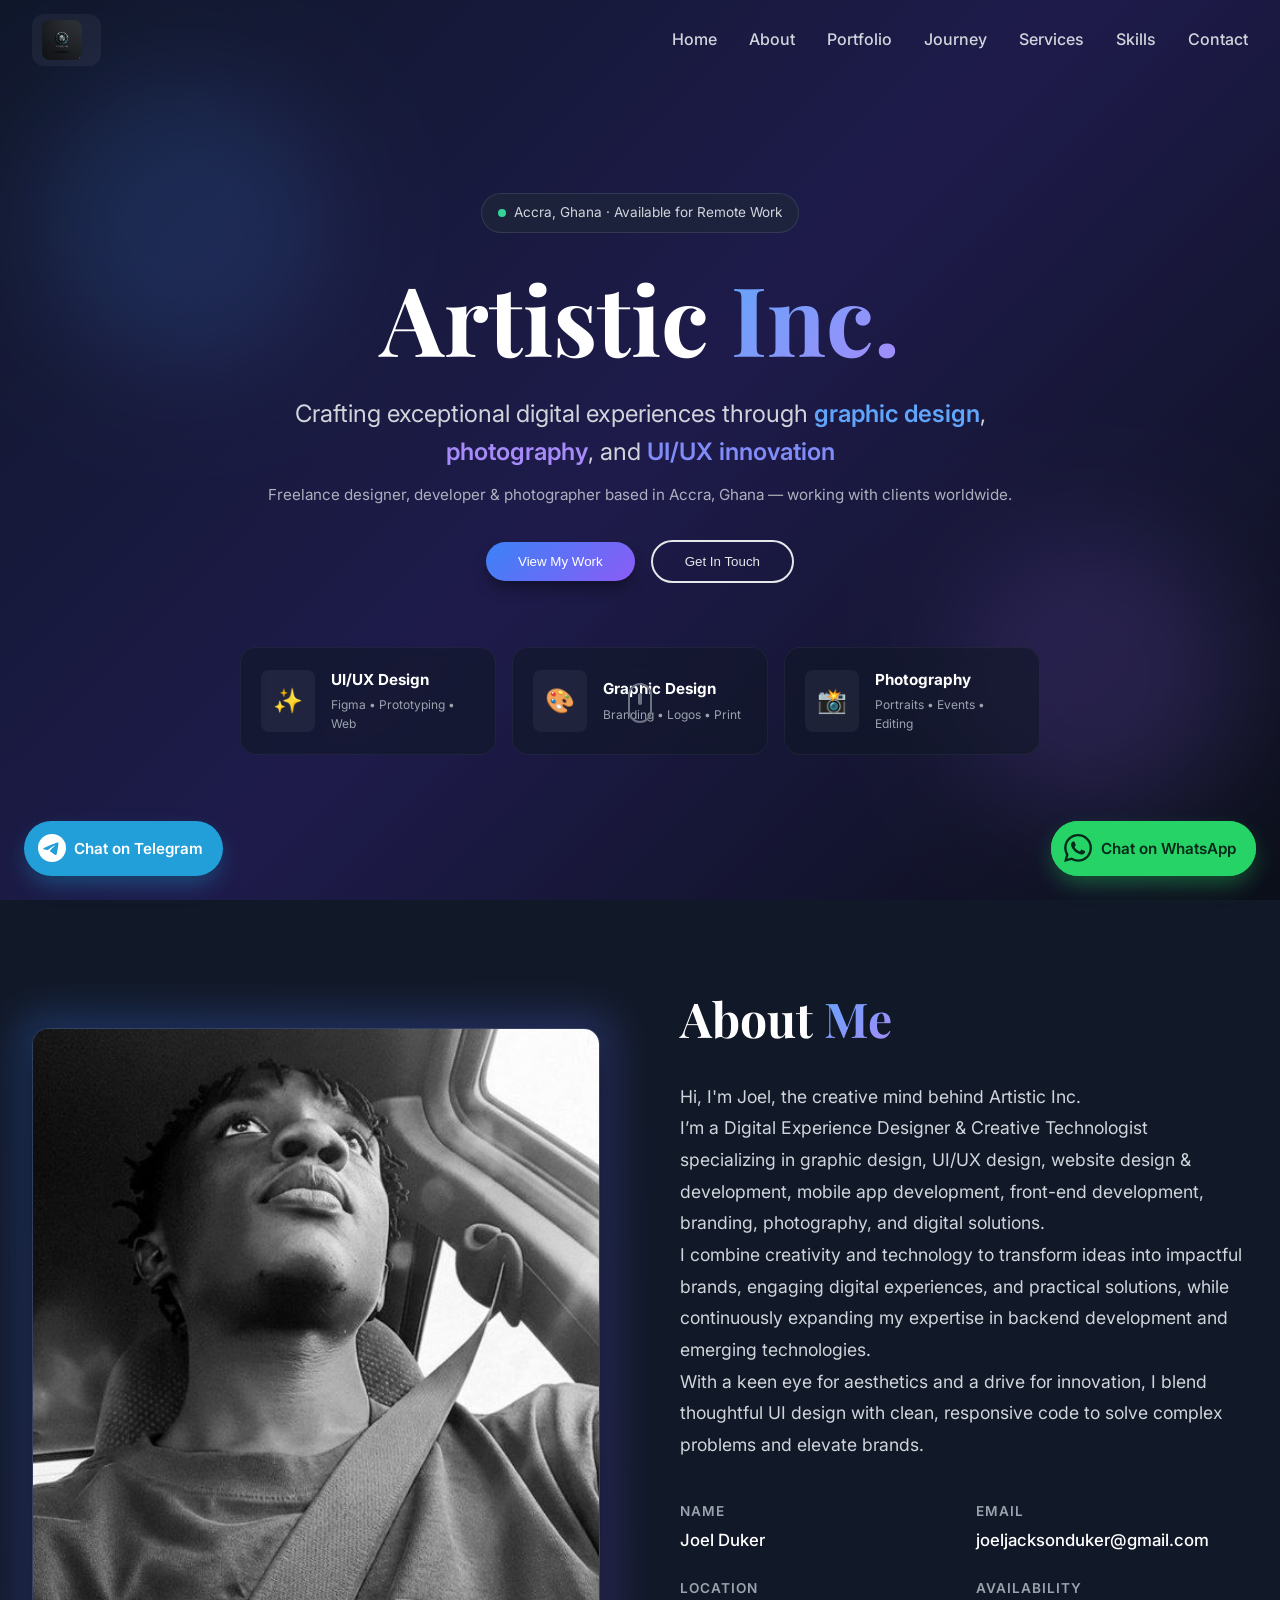
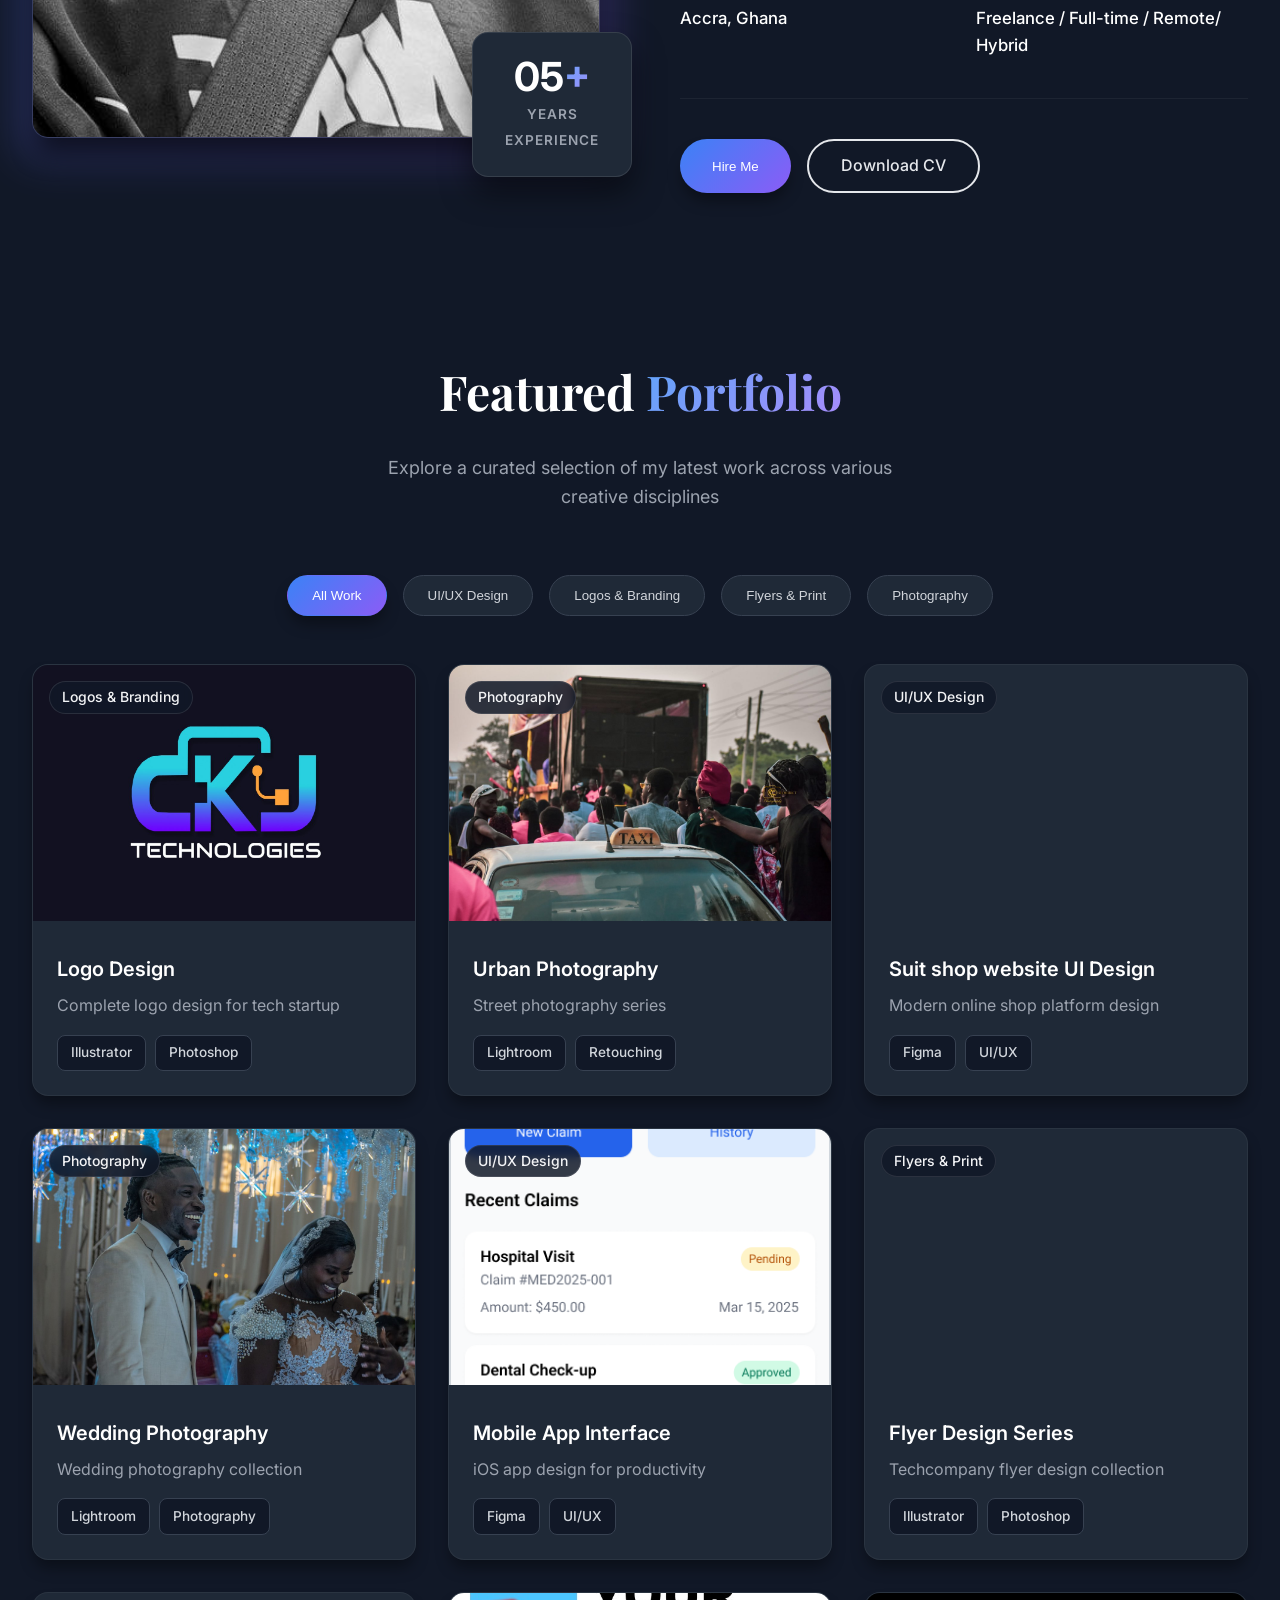
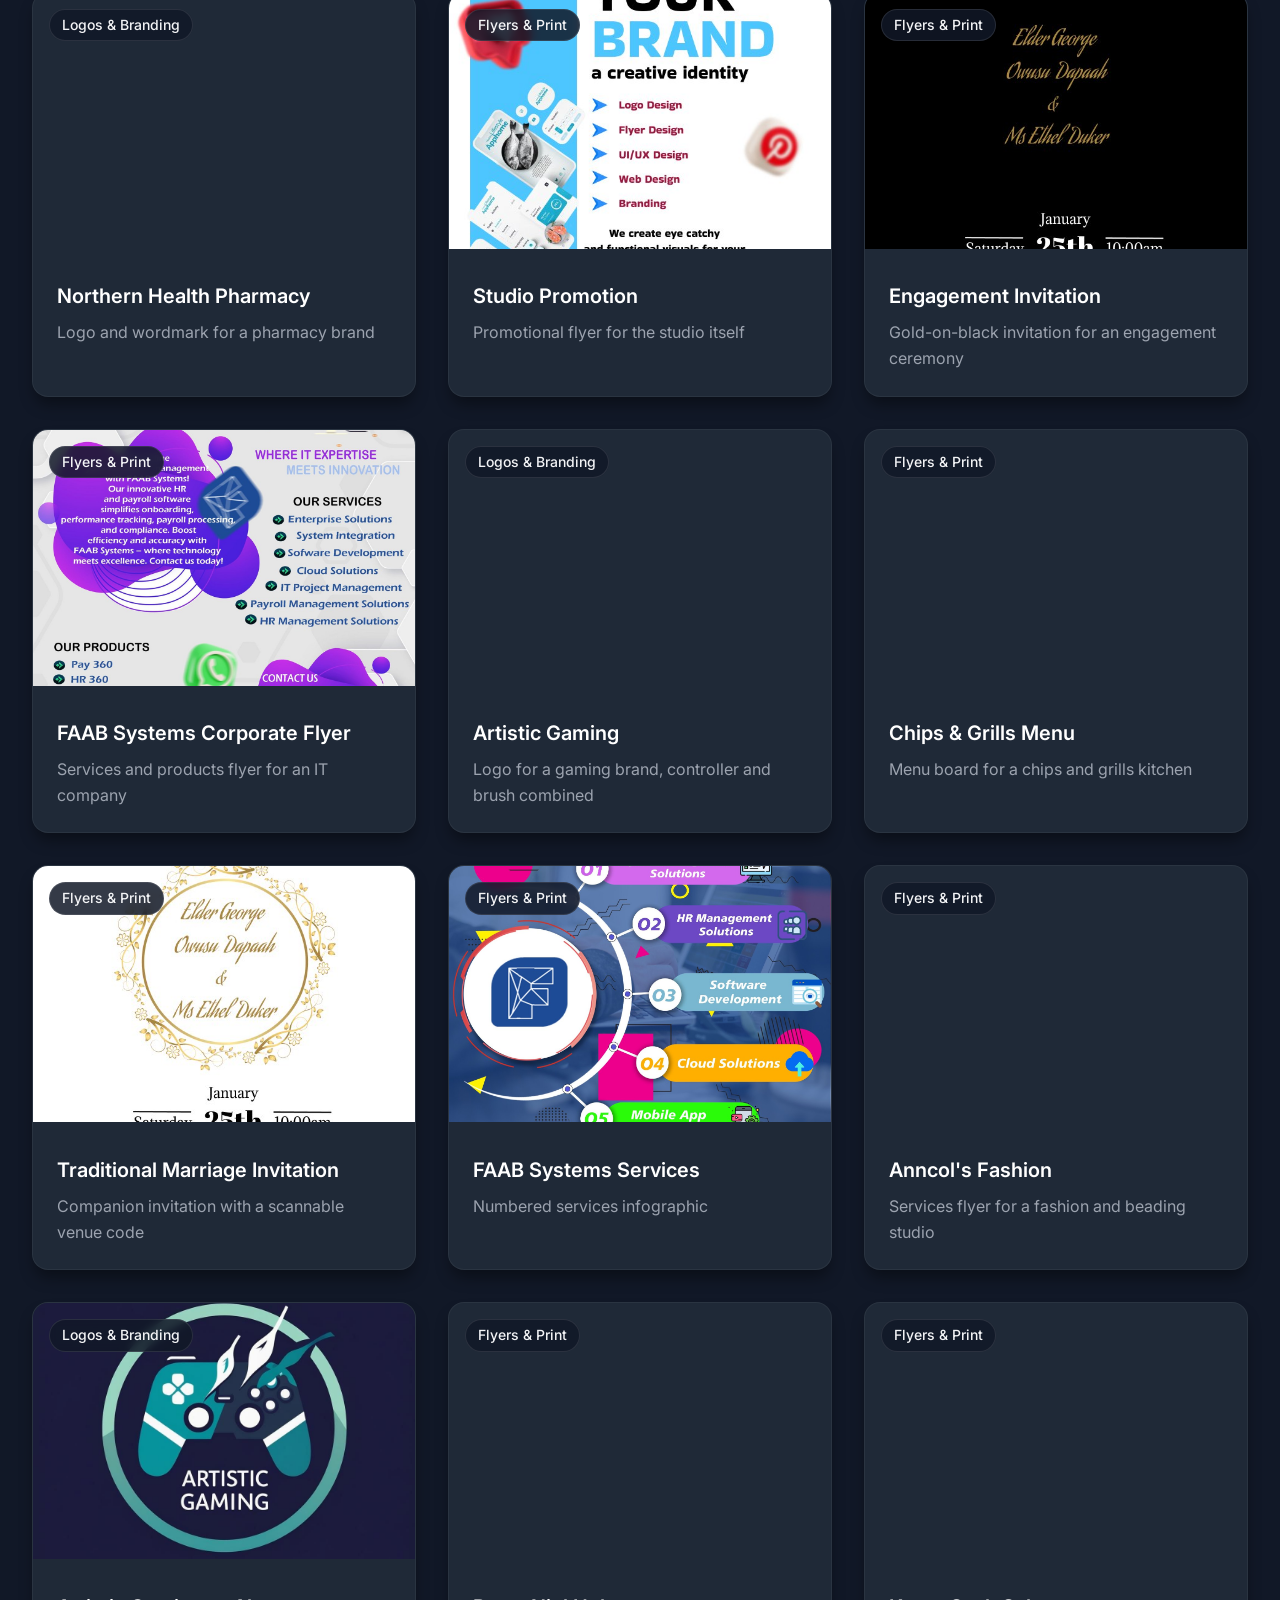
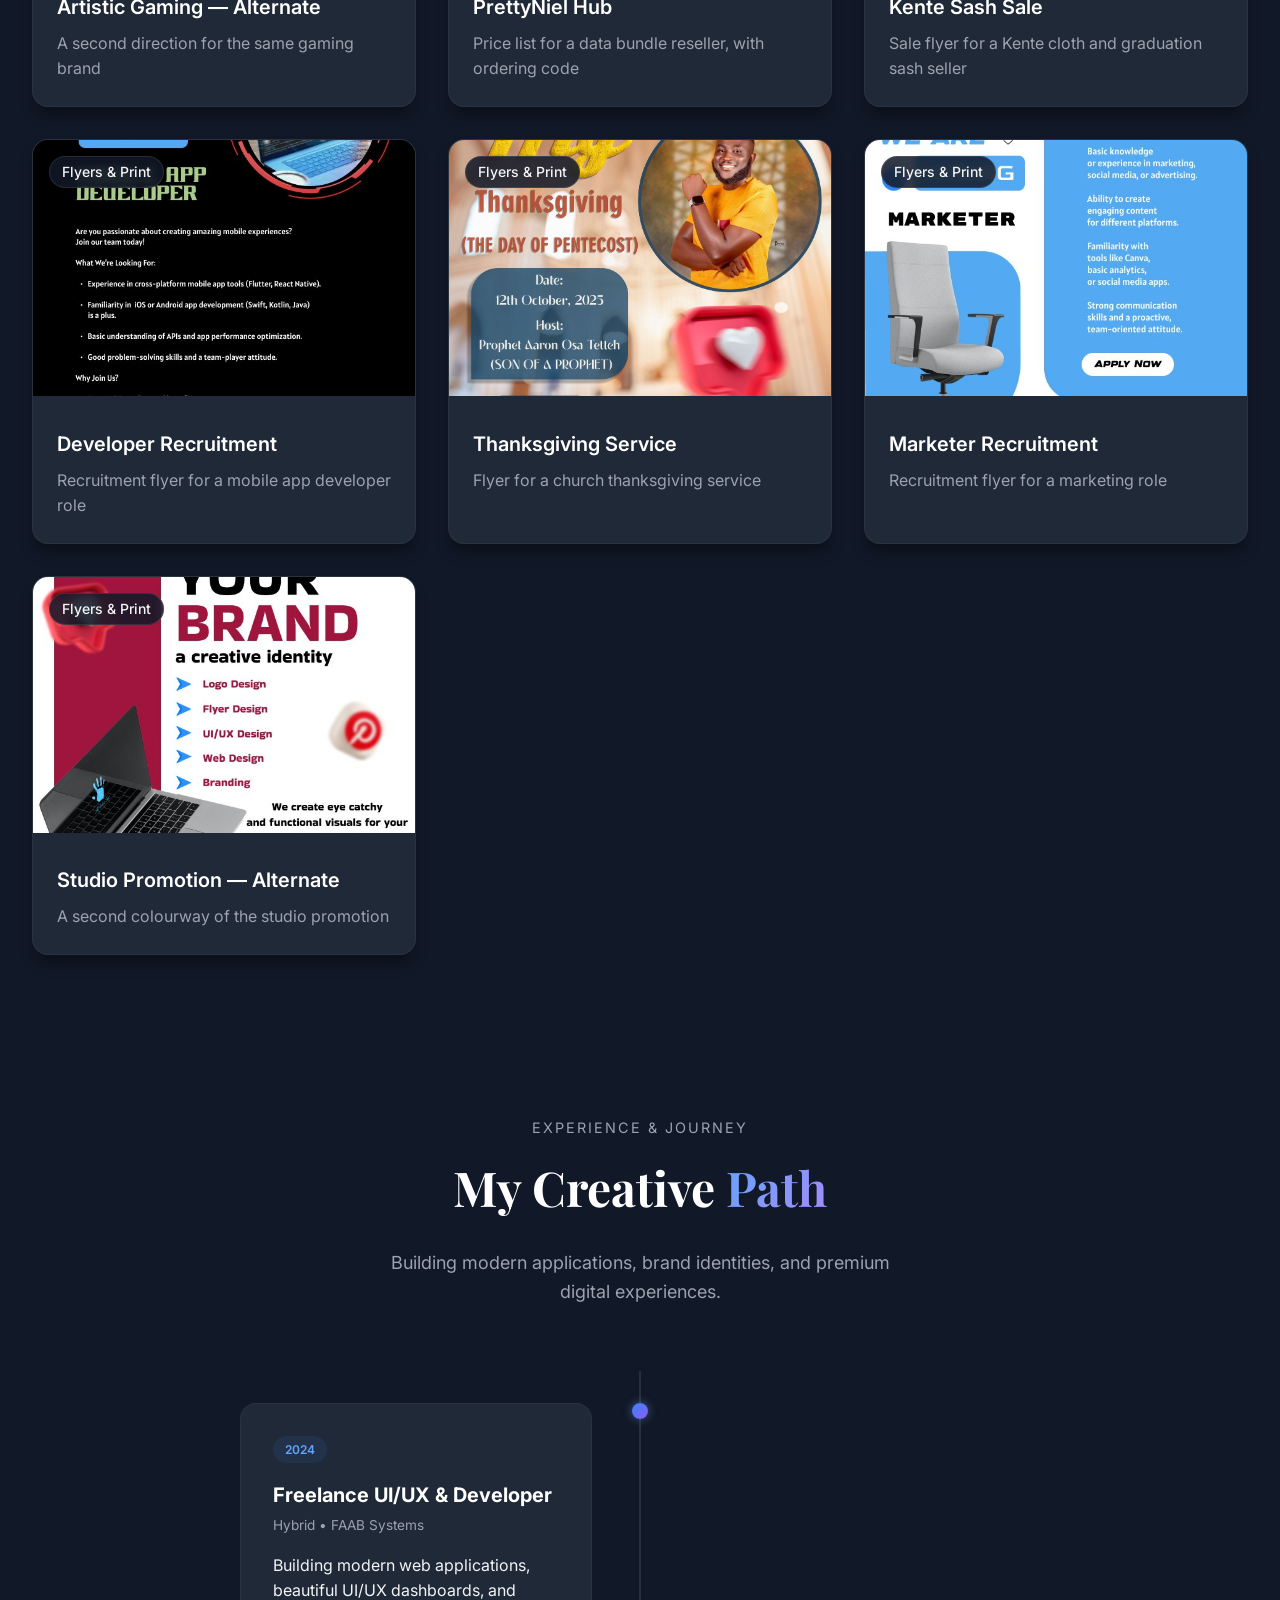
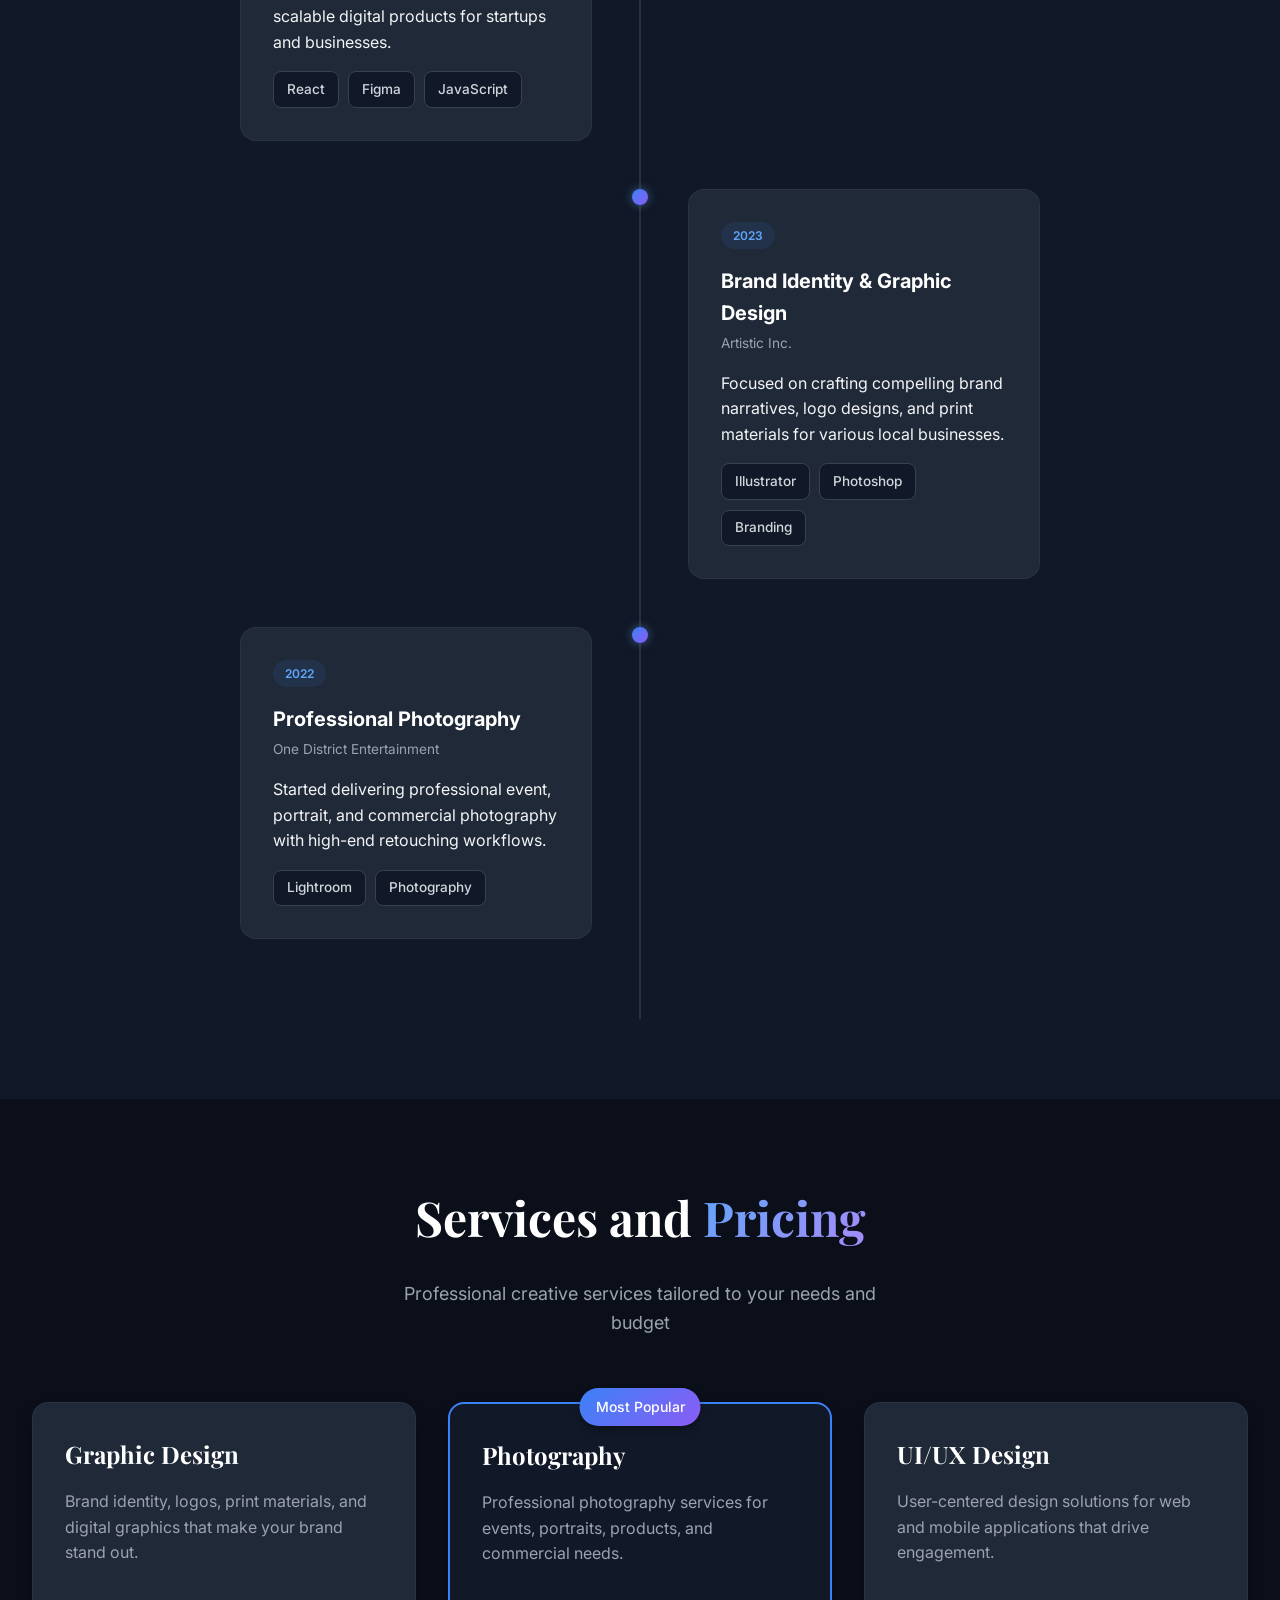
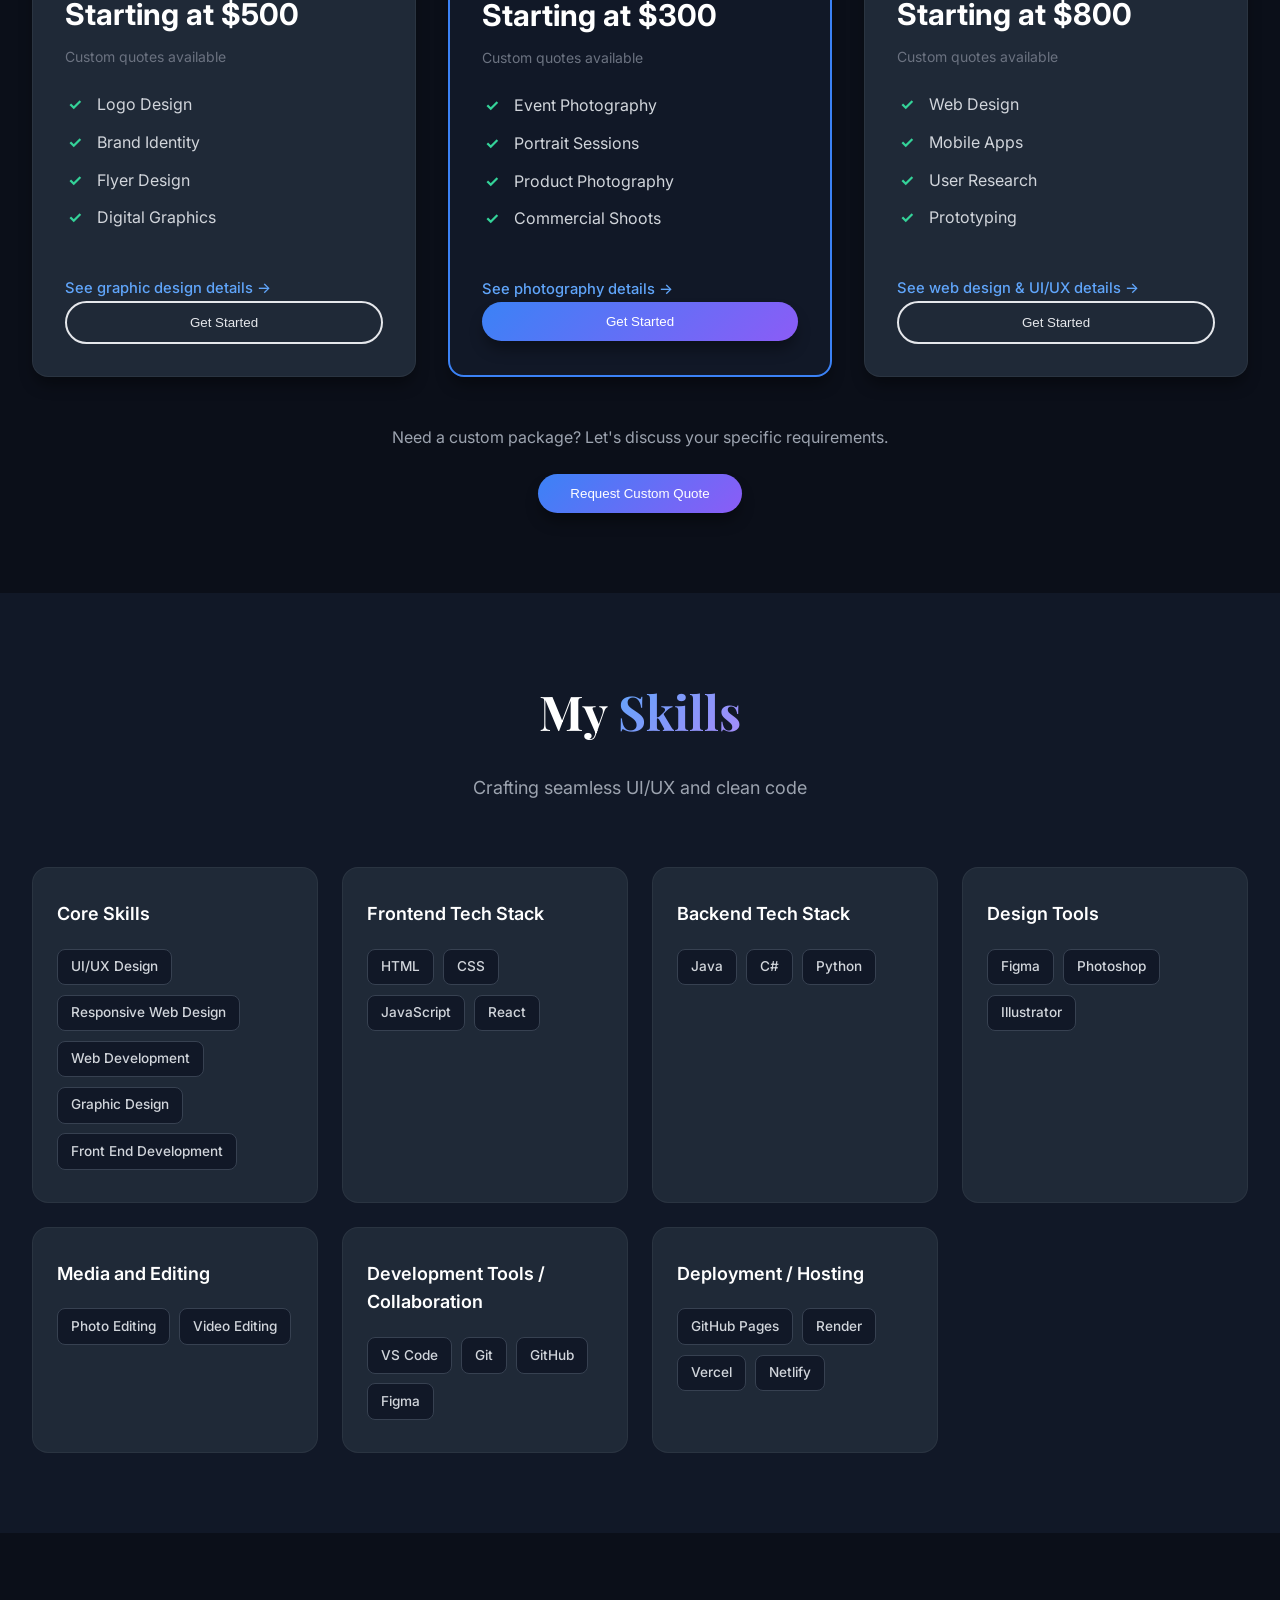
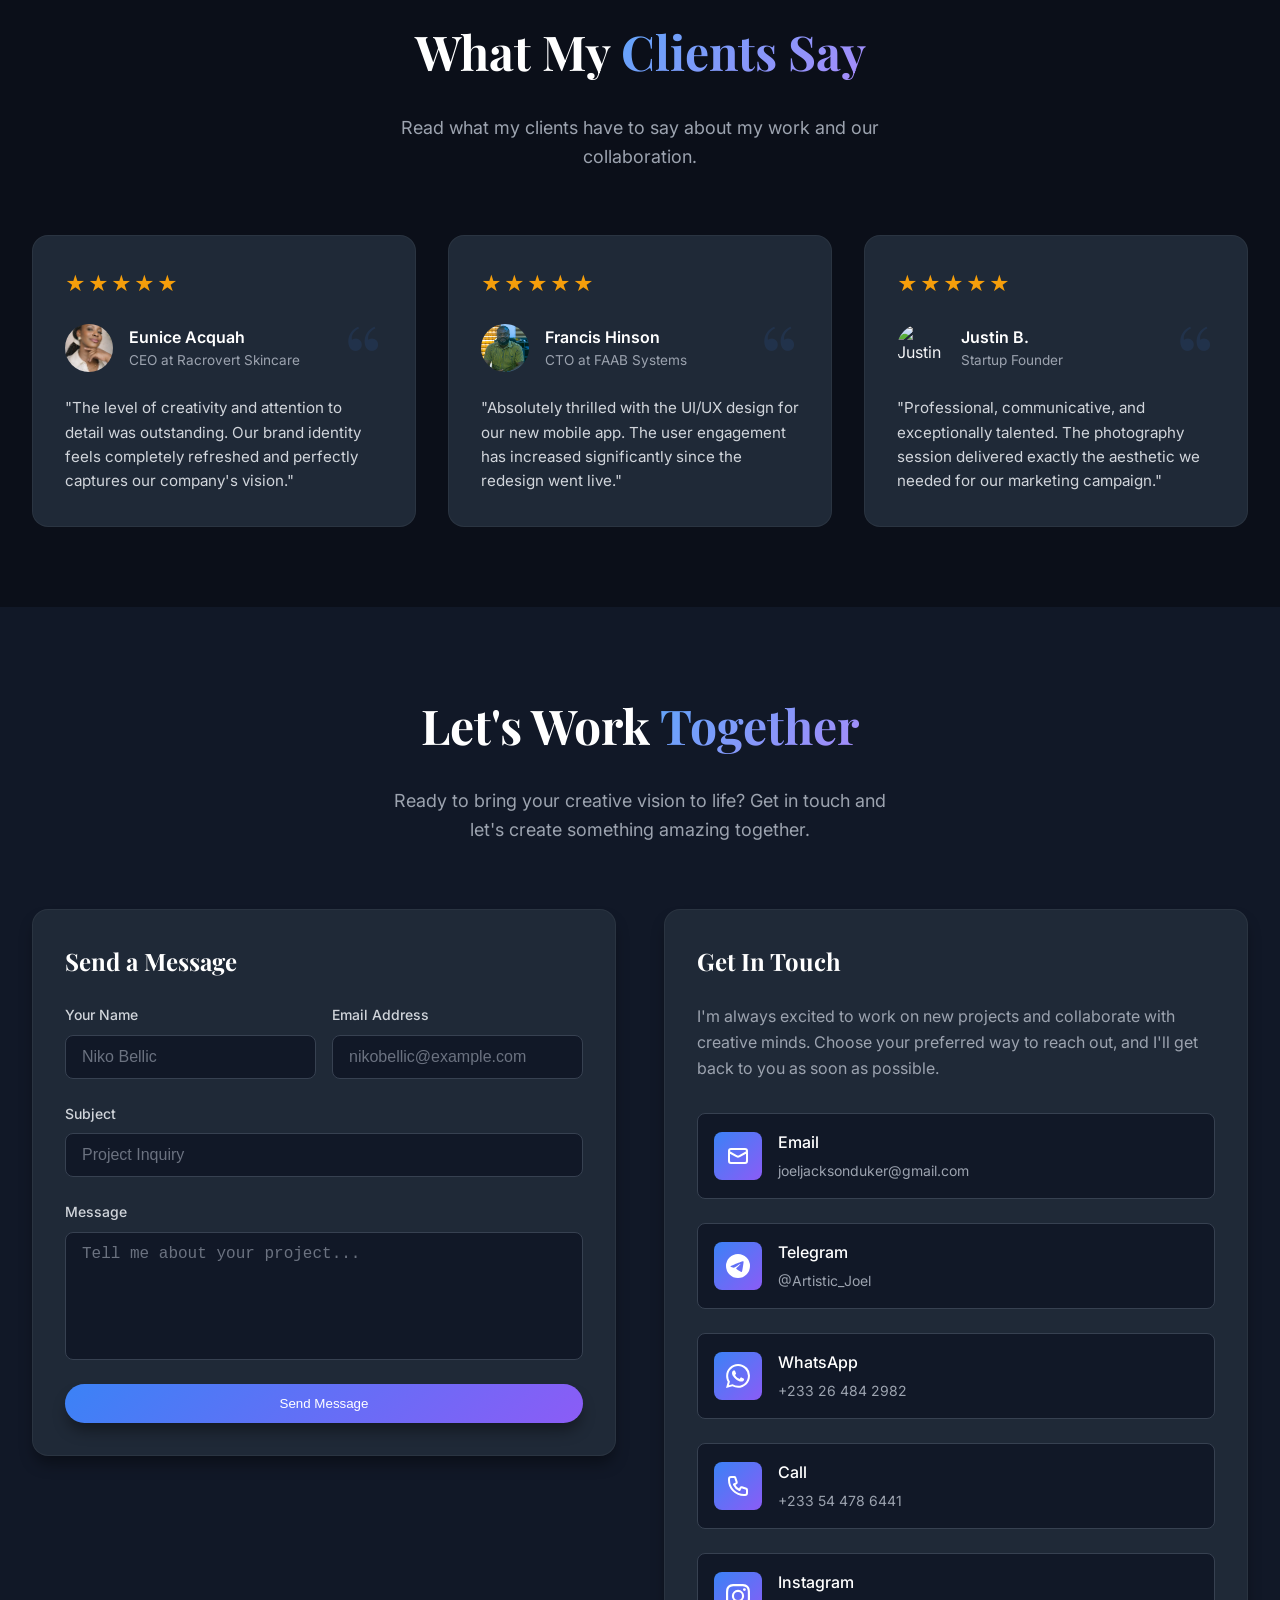
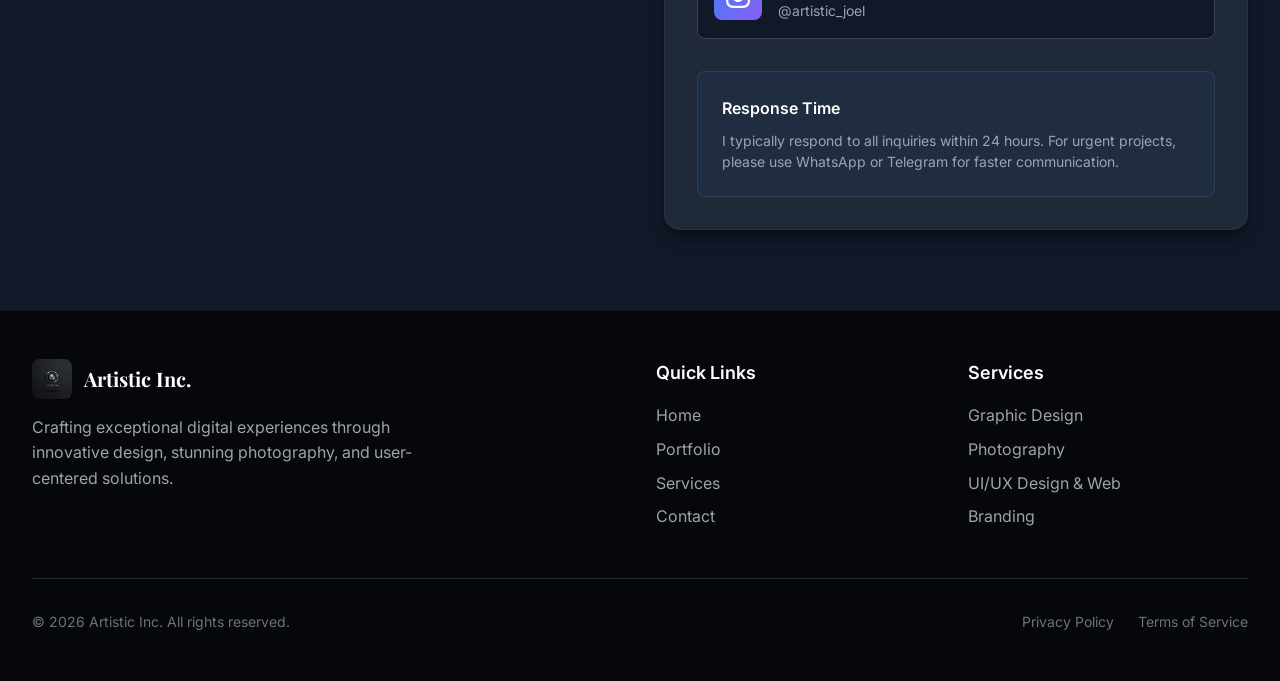
==== index.html @ 99848bff "Expand the portfolio from 6 projects to 22 Sixteen new pieces Joel supplied: three logos (Northern H" ====
<!DOCTYPE html>
<html lang="en">
<head>
    <meta charset="UTF-8">
    <meta name="viewport" content="width=device-width, initial-scale=1.0">

    <!-- ==================== PRIMARY SEO ==================== -->
    <title>Graphic Design, UI/UX &amp; Photography in Accra | Artistic Inc.</title>
    <meta name="description" content="Freelance graphic designer, UI/UX designer, web developer and photographer in Accra, Ghana. Logos, branding, websites and photo shoots. Get a free quote.">
    <meta name="keywords" content="graphic designer Accra, graphic design Ghana, UI UX designer Ghana, freelance web designer Accra, website design Accra, web development Ghana, logo design Ghana, brand identity Accra, photographer Accra, event photographer Ghana, wedding photographer Accra, product photography Ghana, front-end developer Ghana, mobile app UI design, hire freelance designer Ghana, creative agency Accra, Artistic Inc, Joel Duker">
    <meta name="author" content="Joel Duker">
    <meta name="robots" content="index, follow, max-image-preview:large, max-snippet:-1, max-video-preview:-1">
    <link rel="canonical" href="https://arttistic.online/">

    <!-- Local search signals (Accra, Ghana) -->
    <meta name="geo.region" content="GH-AA">
    <meta name="geo.placename" content="Accra, Ghana">
    <meta name="geo.position" content="5.6037;-0.1870">
    <meta name="ICBM" content="5.6037, -0.1870">

    <meta name="theme-color" content="#0f172a">

    <!-- ==================== OPEN GRAPH (WhatsApp, Facebook, LinkedIn, Telegram) ==================== -->
    <meta property="og:type" content="website">
    <meta property="og:url" content="https://arttistic.online/">
    <meta property="og:title" content="Graphic Design, UI/UX &amp; Photography in Accra | Artistic Inc.">
    <meta property="og:description" content="Freelance graphic design, UI/UX, web development and photography by Joel Duker in Accra, Ghana. Browse the portfolio and get a free quote.">
    <meta property="og:image" content="https://arttistic.online/assets/img/artistic-preview.jpg">
    <meta property="og:image:secure_url" content="https://arttistic.online/assets/img/artistic-preview.jpg">
    <meta property="og:image:type" content="image/jpeg">
    <meta property="og:image:width" content="1200">
    <meta property="og:image:height" content="630">
    <meta property="og:image:alt" content="Artistic Inc. - portfolio of Joel Duker, designer and photographer in Accra">
    <meta property="og:site_name" content="Artistic Inc.">
    <meta property="og:locale" content="en_GB">

    <!-- ==================== TWITTER / X ==================== -->
    <meta name="twitter:card" content="summary_large_image">
    <meta name="twitter:title" content="Graphic Design, UI/UX &amp; Photography in Accra | Artistic Inc.">
    <meta name="twitter:description" content="Freelance graphic design, UI/UX, web development and photography by Joel Duker in Accra, Ghana.">
    <meta name="twitter:image" content="https://arttistic.online/assets/img/artistic-preview.jpg">
    <meta name="twitter:image:alt" content="Artistic Inc. - portfolio of Joel Duker, designer and photographer in Accra">

    <!-- ==================== ICONS ==================== -->
    <link rel="icon" type="image/jpeg" href="assets/img/artistic inc_logo.jpg">
    <link rel="apple-touch-icon" href="assets/img/artistic inc_logo.jpg">

    <!-- ==================== FONTS + STYLES ==================== -->
    <link rel="preconnect" href="https://fonts.googleapis.com">
    <link rel="preconnect" href="https://fonts.gstatic.com" crossorigin>
    <link href="https://fonts.googleapis.com/css2?family=Inter:wght@300;400;500;600;700&family=Playfair+Display:wght@400;500;600;700&display=swap" rel="stylesheet">
    <link rel="stylesheet" href="css/style.css">
    <link rel="stylesheet" href="css/service.css">

    <!-- ==================== STRUCTURED DATA (Google rich results) ==================== -->
    <script type="application/ld+json">
    {
      "@context": "https://schema.org",
      "@graph": [
        {
          "@type": "ProfessionalService",
          "@id": "https://arttistic.online/#business",
          "name": "Artistic Inc.",
          "alternateName": "Artistic Inc. - Joel Duker",
          "description": "Freelance graphic design, UI/UX design, web development and professional photography studio based in Accra, Ghana, serving clients locally and remotely worldwide.",
          "url": "https://arttistic.online/",
          "image": "https://arttistic.online/assets/img/artistic-preview.jpg",
          "logo": "https://arttistic.online/assets/img/artistic%20inc_logo.jpg",
          "email": "joeljacksonduker@gmail.com",
          "telephone": "+233544786441",
          "priceRange": "$300 - $5000",
          "currenciesAccepted": "USD, GHS",
          "knowsLanguage": "en",
          "founder": { "@id": "https://arttistic.online/#joel" },
          "address": {
            "@type": "PostalAddress",
            "addressLocality": "Accra",
            "addressRegion": "Greater Accra",
            "addressCountry": "GH"
          },
          "geo": {
            "@type": "GeoCoordinates",
            "latitude": 5.6037,
            "longitude": -0.1870
          },
          "areaServed": [
            { "@type": "City", "name": "Accra" },
            { "@type": "Country", "name": "Ghana" },
            { "@type": "Place", "name": "Remote / Worldwide" }
          ],
          "sameAs": [
            "https://instagram.com/artistic_joel",
            "https://t.me/Artistic_Joel",
            "https://wa.me/233264842982"
          ],
          "contactPoint": [
            {
              "@type": "ContactPoint",
              "contactType": "sales",
              "name": "Project enquiries",
              "email": "joeljacksonduker@gmail.com",
              "telephone": "+233544786441",
              "availableLanguage": ["en"],
              "areaServed": "Worldwide"
            }
          ],
          "hasOfferCatalog": {
            "@type": "OfferCatalog",
            "name": "Creative services",
            "itemListElement": [
              {
                "@type": "Offer",
                "priceCurrency": "USD",
                "price": "500",
                "itemOffered": {
                  "@type": "Service",
                  "name": "Graphic Design",
                  "url": "https://arttistic.online/graphic-design/",
                  "serviceType": "Graphic design and brand identity",
                  "description": "Brand identity, logos, print materials and digital graphics that make your brand stand out.",
                  "provider": { "@id": "https://arttistic.online/#business" },
                  "areaServed": ["Accra", "Ghana", "Worldwide"]
                }
              },
              {
                "@type": "Offer",
                "priceCurrency": "USD",
                "price": "300",
                "itemOffered": {
                  "@type": "Service",
                  "name": "Photography",
                  "url": "https://arttistic.online/photography/",
                  "serviceType": "Event, portrait, product and commercial photography",
                  "description": "Professional photography services for events, portraits, products and commercial needs.",
                  "provider": { "@id": "https://arttistic.online/#business" },
                  "areaServed": ["Accra", "Ghana"]
                }
              },
              {
                "@type": "Offer",
                "priceCurrency": "USD",
                "price": "800",
                "itemOffered": {
                  "@type": "Service",
                  "name": "UI/UX Design & Web Development",
                  "url": "https://arttistic.online/web-design/",
                  "serviceType": "UI/UX design, website design and front-end development",
                  "description": "User-centred design and front-end development for web and mobile applications that drive engagement.",
                  "provider": { "@id": "https://arttistic.online/#business" },
                  "areaServed": ["Accra", "Ghana", "Worldwide"]
                }
              }
            ]
          }
        },
        {
          "@type": "Person",
          "@id": "https://arttistic.online/#joel",
          "name": "Joel Duker",
          "givenName": "Joel",
          "familyName": "Duker",
          "jobTitle": "Digital Experience Designer & Creative Technologist",
          "description": "Joel Duker is a digital experience designer and creative technologist in Accra, Ghana, specialising in graphic design, UI/UX design, website and mobile app design, front-end development, branding and photography.",
          "url": "https://arttistic.online/",
          "image": "https://arttistic.online/assets/img/Joel_in_braids.jpg",
          "email": "joeljacksonduker@gmail.com",
          "telephone": "+233544786441",
          "worksFor": { "@id": "https://arttistic.online/#business" },
          "address": {
            "@type": "PostalAddress",
            "addressLocality": "Accra",
            "addressRegion": "Greater Accra",
            "addressCountry": "GH"
          },
          "knowsAbout": [
            "Graphic Design",
            "Brand Identity",
            "Logo Design",
            "UI/UX Design",
            "Website Design",
            "Front-End Development",
            "Mobile App Design",
            "Photography",
            "Figma",
            "Prototyping"
          ],
          "sameAs": [
            "https://instagram.com/artistic_joel",
            "https://t.me/Artistic_Joel"
          ]
        },
        {
          "@type": "WebSite",
          "@id": "https://arttistic.online/#website",
          "url": "https://arttistic.online/",
          "name": "Artistic Inc.",
          "description": "Portfolio of Joel Duker - graphic design, UI/UX, web development and photography in Accra, Ghana.",
          "inLanguage": "en",
          "publisher": { "@id": "https://arttistic.online/#business" }
        },
        {
          "@type": "WebPage",
          "@id": "https://arttistic.online/#webpage",
          "url": "https://arttistic.online/",
          "name": "Graphic Design, UI/UX & Photography in Accra | Artistic Inc.",
          "isPartOf": { "@id": "https://arttistic.online/#website" },
          "about": { "@id": "https://arttistic.online/#business" },
          "primaryImageOfPage": "https://arttistic.online/assets/img/artistic-preview.jpg",
          "inLanguage": "en"
        }
      ]
    }
    </script>
</head>
    
<body>
    <!-- Navigation -->
    <nav id="navbar" class="navbar">
        <div class="nav-container">
            <div class="nav-content">

                <!-- Logo -->
                <div class="nav-logo">
                    <div class="logo-icon">
                        <img src="assets/img/artistic inc_logo.jpg" alt="Artistic Inc. logo - Joel Duker, designer and photographer in Accra" width="48" height="48">
                    </div>
                    <span class="logo-text"></span>
                </div>

                <!-- Desktop Navigation -->
                <div class="nav-links">
                    <a href="#home" class="nav-link">Home</a>
                    <a href="#about" class="nav-link">About</a>
                    <a href="#portfolio" class="nav-link">Portfolio</a>
                    <a href="#journey" class="nav-link">Journey</a>
                    <a href="#services" class="nav-link">Services</a>
                    <a href="#skills" class="nav-link">Skills</a>
                    <a href="#contact" class="nav-link">Contact</a>
                </div>

                <!-- Mobile Menu Button -->
                <button class="mobile-menu-btn" id="mobileMenuBtn">
                    <span class="hamburger-line"></span>
                    <span class="hamburger-line"></span>
                    <span class="hamburger-line"></span>
                </button>
            </div>

            <!-- Mobile Menu -->
            <div class="mobile-menu" id="mobileMenu">
                <a href="#home" class="mobile-nav-link">Home</a>
                <a href="#about" class="mobile-nav-link">About</a>
                <a href="#portfolio" class="mobile-nav-link">Portfolio</a>
                <a href="#journey" class="mobile-nav-link">Journey</a>
                <a href="#services" class="mobile-nav-link">Services</a>
                <a href="#skills" class="mobile-nav-link">Skills</a>
                <a href="#contact" class="mobile-nav-link">Contact</a>
            </div>
        </div>
    </nav>

    <!-- Hero Section -->
    <section id="home" class="hero-section">
        <div class="hero-bg"></div>
        <div class="hero-decoration hero-decoration-1"></div>
        <div class="hero-decoration hero-decoration-2"></div>
        
        <div class="hero-container">
            <div class="hero-content">
                <!-- NEW: Availability Badge -->
                <div class="availability-badge">
                    <span class="pulse-dot"></span> Accra, Ghana &middot; Available for Remote Work
                </div>

                <h1 class="hero-title">
                    Artistic
                    <span class="text-gradient">Inc.</span>
                </h1>
                
                <p class="hero-description">
                    Crafting exceptional digital experiences through 
                    <span class="highlight-blue">graphic design</span>, 
                    <span class="highlight-purple">photography</span>, and 
                    <span class="highlight-indigo">UI/UX innovation</span>
                    <br>
                    <span style="display:block; margin-top:0.75rem; font-size:0.95rem; opacity:0.8;">
                        Freelance designer, developer &amp; photographer based in Accra, Ghana &mdash; working with clients worldwide.
                    </span>
                </p>
                
                <div class="hero-buttons">
                    <button class="btn-primary" onclick="scrollToSection('portfolio')">
                        View My Work
                    </button>
                    <button class="btn-secondary" onclick="scrollToSection('contact')">
                        Get In Touch
                    </button>
                </div>

                <!-- NEW: Hero Mini Feature Cards -->
                <div class="hero-features">
                    <div class="hero-feature-card">
                        <div class="feature-icon" style="color: #60a5fa;">✨</div>
                        <div class="feature-text">
                            <h4>UI/UX Design</h4>
                            <p>Figma • Prototyping • Web</p>
                        </div>
                    </div>
                    <div class="hero-feature-card">
                        <div class="feature-icon" style="color: #a78bfa;">🎨</div>
                        <div class="feature-text">
                            <h4>Graphic Design</h4>
                            <p>Branding • Logos • Print</p>
                        </div>
                    </div>
                    <div class="hero-feature-card">
                        <div class="feature-icon" style="color: #818cf8;">📸</div>
                        <div class="feature-text">
                            <h4>Photography</h4>
                            <p>Portraits • Events • Editing</p>
                        </div>
                    </div>
                </div>
            </div>
            
            <!-- Scroll Indicator -->
            <div class="scroll-indicator">
                <div class="scroll-indicator-inner">
                    <div class="scroll-indicator-dot"></div>
                </div>
            </div>
        </div>
    </section>

    <!-- About Section (Restored from your video) -->
    <section id="about" class="about-section">
        <div class="section-container">
            <div class="about-grid">
                
                <!-- Image & Badge Side -->
                <div class="about-image-wrapper">
                    <!-- Make sure this points to the image of yourself in the car -->
                    <img src="assets/img/Joel_in_braids.jpg" alt="Joel Duker, freelance graphic designer, UI/UX designer and photographer based in Accra, Ghana" class="about-image" loading="lazy" decoding="async" onerror="this.src='https://images.unsplash.com/photo-1507003211169-0a1dd7228f2d?w=600&h=800&fit=crop'">
                    
                    <!-- Floating Badge -->
                    <div class="experience-badge">
                        <span class="exp-number">05<span class="text-gradient">+</span></span>
                        <span class="exp-text">Years<br>Experience</span>
                    </div>
                </div>
                
                <!-- Text Content Side -->
                <div class="about-content">
                    <h2 class="section-title" style="text-align: left; margin-bottom: 1.5rem;">
                        About <span class="text-gradient">Me</span>
                    </h2>
                    <p class="about-description">
                        Hi, I'm Joel, the creative mind behind Artistic Inc.
                        <br>
                        I’m a Digital Experience Designer & Creative Technologist specializing in graphic design, 
                        UI/UX design, website design & development, mobile app development, 
                        front-end development, branding, photography, and digital solutions.<br> 
                        I combine creativity and technology to transform ideas into impactful brands, 
                        engaging digital experiences, and practical solutions, while continuously expanding my expertise in backend development and emerging technologies. 
                        <br>
                        With a keen eye for aesthetics and a drive for innovation, I blend thoughtful UI design with clean, responsive code to solve complex problems and elevate brands.
                    </p>
                    
                    <!-- Personal Info Grid -->
                    <div class="about-info-grid">
                        <div class="info-item">
                            <span class="info-label">Name</span>
                            <span class="info-value">Joel Duker</span>
                        </div>
                        <div class="info-item">
                            <span class="info-label">Email</span>
                            <span class="info-value">joeljacksonduker@gmail.com</span>
                        </div>
                        <div class="info-item">
                            <span class="info-label">Location</span>
                            <span class="info-value">Accra, Ghana</span>
                        </div>
                        <div class="info-item">
                            <span class="info-label">Availability</span>
                            <span class="info-value">Freelance / Full-time / Remote/ Hybrid</span>
                        </div>
                    </div>
                    
                    <!-- Action Buttons -->
                    <div class="about-buttons">
                        <button class="btn-primary" onclick="scrollToSection('contact')">Hire Me</button>
                        
                        <!-- Updated Download CV Button -->
                        <a href="docs/Joel Duker Resume_7427724_ats.pdf" download="Joel Duker Resume_7427724_ats.pdf" class="btn-secondary">Download CV</a>
                    </div>
                </div>
                
            </div>
        </div>
    </section>

    <!-- Portfolio Section -->
    <section id="portfolio" class="portfolio-section">
        <div class="section-container">
            <div class="section-header">
                <h2 class="section-title">
                    Featured <span class="text-gradient">Portfolio</span>
                </h2>
                <p class="section-description">
                    Explore a curated selection of my latest work across various creative disciplines
                </p>
            </div>

            <!-- Filter Buttons -->
            <div class="portfolio-filters">
                <button class="filter-btn active" data-filter="all">All Work</button>
                <button class="filter-btn" data-filter="ui-ux">UI/UX Design</button>
                <button class="filter-btn" data-filter="logos">Logos &amp; Branding</button>
                <button class="filter-btn" data-filter="flyers">Flyers &amp; Print</button>
                <button class="filter-btn" data-filter="photography">Photography</button>
            </div>

            <!-- Portfolio Grid (With New Skill Tags) -->
            <div class="portfolio-grid" id="portfolioGrid">
                <div class="portfolio-item" data-category="logos">
                    <div class="portfolio-image">
                        <img src="assets/img/CKJ Technologies_logo.jpg" alt="CKJ Technologies logo design - brand identity work by Artistic Inc., Accra" loading="lazy" decoding="async">
                        <div class="portfolio-overlay">
                            <button class="portfolio-btn">View Details</button>
                        </div>
                        <div class="portfolio-badge">Logos &amp; Branding</div>
                    </div>
                    <div class="portfolio-content">
                        <h3 class="portfolio-title">Logo Design</h3>
                        <p class="portfolio-description">Complete logo design for tech startup</p>
                        <div class="skill-tags" style="margin-top: 1rem;">
                            <span class="skill-tag">Illustrator</span>
                            <span class="skill-tag">Photoshop</span>
                        </div>
                    </div>
                </div>

                <div class="portfolio-item" data-category="photography">
                    <div class="portfolio-image">
                        <img src="assets/img/street_walk_24th_jogging.jpg" alt="Urban street photography in Accra, Ghana by Joel Duker" loading="lazy" decoding="async">
                        <div class="portfolio-overlay">
                            <button class="portfolio-btn">View Details</button>
                        </div>
                        <div class="portfolio-badge">Photography</div>
                    </div>
                    <div class="portfolio-content">
                        <h3 class="portfolio-title">Urban Photography</h3>
                        <p class="portfolio-description">Street photography series</p>
                        <div class="skill-tags" style="margin-top: 1rem;">
                            <span class="skill-tag">Lightroom</span>
                            <span class="skill-tag">Retouching</span>
                        </div>
                    </div>
                </div>

                <div class="portfolio-item" data-category="ui-ux">
                    <div class="portfolio-image">
                        <img src="assets/img/Qualify Suit website design.jpg" alt="Qualify Suit shop website UI design - e-commerce web design by Artistic Inc." loading="lazy" decoding="async">
                        <div class="portfolio-overlay">
                            <button class="portfolio-btn">View Details</button>
                        </div>
                        <div class="portfolio-badge">UI/UX Design</div>
                    </div>
                    <div class="portfolio-content">
                        <h3 class="portfolio-title">Suit shop website UI Design</h3>
                        <p class="portfolio-description">Modern online shop platform design</p>
                        <div class="skill-tags" style="margin-top: 1rem;">
                            <span class="skill-tag">Figma</span>
                            <span class="skill-tag">UI/UX</span>
                        </div>
                    </div>
                </div>

                <div class="portfolio-item" data-category="photography">
                    <div class="portfolio-image">
                        <img src="assets/img/wedding_photography.jpg" alt="Wedding photography in Accra, Ghana by Artistic Inc." loading="lazy" decoding="async">
                        <div class="portfolio-overlay">
                            <button class="portfolio-btn">View Details</button>
                        </div>
                        <div class="portfolio-badge">Photography</div>
                    </div>
                    <div class="portfolio-content">
                        <h3 class="portfolio-title">Wedding Photography</h3>
                        <p class="portfolio-description">Wedding photography collection</p>
                        <div class="skill-tags" style="margin-top: 1rem;">
                            <span class="skill-tag">Lightroom</span>
                            <span class="skill-tag">Photography</span>
                        </div>
                    </div>
                </div>

                <div class="portfolio-item" data-category="ui-ux">
                    <div class="portfolio-image">
                        <img src="assets/img/Med Claims Mobile UI.png" alt="Med Claims mobile app UI design - mobile interface design by Artistic Inc." loading="lazy" decoding="async">
                        <div class="portfolio-overlay">
                            <button class="portfolio-btn">View Details</button>
                        </div>
                        <div class="portfolio-badge">UI/UX Design</div>
                    </div>
                    <div class="portfolio-content">
                        <h3 class="portfolio-title">Mobile App Interface</h3>
                        <p class="portfolio-description">iOS app design for productivity</p>
                        <div class="skill-tags" style="margin-top: 1rem;">
                            <span class="skill-tag">Figma</span>
                            <span class="skill-tag">UI/UX</span>
                        </div>
                    </div>
                </div>

                <div class="portfolio-item" data-category="flyers">
                    <div class="portfolio-image">
                        <img src="assets/img/FAAB Systems Flyer - 15.jpg" alt="FAAB Systems flyer design series - print and digital graphic design by Artistic Inc." loading="lazy" decoding="async">
                        <div class="portfolio-overlay">
                            <button class="portfolio-btn">View Details</button>
                        </div>
                        <div class="portfolio-badge">Flyers &amp; Print</div>
                    </div>
                    <div class="portfolio-content">
                        <h3 class="portfolio-title">Flyer Design Series</h3>
                        <p class="portfolio-description">Techcompany flyer design collection</p>
                        <div class="skill-tags" style="margin-top: 1rem;">
                            <span class="skill-tag">Illustrator</span>
                            <span class="skill-tag">Photoshop</span>
                        </div>
                    </div>
                </div>
                <div class="portfolio-item" data-category="logos">
                    <div class="portfolio-image">
                        <img src="assets/img/work/northern-health-pharmacy-logo.jpg" alt="The Northern Health Pharmacy logo design by Artistic Inc., Accra" loading="lazy" decoding="async">
                        <div class="portfolio-overlay">
                            <button class="portfolio-btn">View Details</button>
                        </div>
                        <div class="portfolio-badge">Logos &amp; Branding</div>
                    </div>
                    <div class="portfolio-content">
                        <h3 class="portfolio-title">Northern Health Pharmacy</h3>
                        <p class="portfolio-description">Logo and wordmark for a pharmacy brand</p>
                    </div>
                </div>

                <div class="portfolio-item" data-category="flyers">
                    <div class="portfolio-image">
                        <img src="assets/img/work/artistic-inc-brand-ad-blue.jpg" alt="Artistic Inc. studio promotion flyer - graphic design by Joel Duker, Accra" loading="lazy" decoding="async">
                        <div class="portfolio-overlay">
                            <button class="portfolio-btn">View Details</button>
                        </div>
                        <div class="portfolio-badge">Flyers &amp; Print</div>
                    </div>
                    <div class="portfolio-content">
                        <h3 class="portfolio-title">Studio Promotion</h3>
                        <p class="portfolio-description">Promotional flyer for the studio itself</p>
                    </div>
                </div>

                <div class="portfolio-item" data-category="flyers">
                    <div class="portfolio-image">
                        <img src="assets/img/work/engagement-ceremony-invitation.jpg" alt="Engagement ceremony invitation design in gold on black by Artistic Inc., Accra" loading="lazy" decoding="async">
                        <div class="portfolio-overlay">
                            <button class="portfolio-btn">View Details</button>
                        </div>
                        <div class="portfolio-badge">Flyers &amp; Print</div>
                    </div>
                    <div class="portfolio-content">
                        <h3 class="portfolio-title">Engagement Invitation</h3>
                        <p class="portfolio-description">Gold-on-black invitation for an engagement ceremony</p>
                    </div>
                </div>

                <div class="portfolio-item" data-category="flyers">
                    <div class="portfolio-image">
                        <img src="assets/img/work/faab-systems-corporate-flyer.jpg" alt="FAAB Systems corporate services flyer - graphic design by Artistic Inc., Accra" loading="lazy" decoding="async">
                        <div class="portfolio-overlay">
                            <button class="portfolio-btn">View Details</button>
                        </div>
                        <div class="portfolio-badge">Flyers &amp; Print</div>
                    </div>
                    <div class="portfolio-content">
                        <h3 class="portfolio-title">FAAB Systems Corporate Flyer</h3>
                        <p class="portfolio-description">Services and products flyer for an IT company</p>
                    </div>
                </div>

                <div class="portfolio-item" data-category="logos">
                    <div class="portfolio-image">
                        <img src="assets/img/work/artistic-gaming-logo-neon.jpg" alt="Artistic Gaming logo design in neon pink and cyan by Artistic Inc., Accra" loading="lazy" decoding="async">
                        <div class="portfolio-overlay">
                            <button class="portfolio-btn">View Details</button>
                        </div>
                        <div class="portfolio-badge">Logos &amp; Branding</div>
                    </div>
                    <div class="portfolio-content">
                        <h3 class="portfolio-title">Artistic Gaming</h3>
                        <p class="portfolio-description">Logo for a gaming brand, controller and brush combined</p>
                    </div>
                </div>

                <div class="portfolio-item" data-category="flyers">
                    <div class="portfolio-image">
                        <img src="assets/img/work/chips-and-drinks-menu.jpg" alt="Food menu design for a chips and grills kitchen in Ghana by Artistic Inc." loading="lazy" decoding="async">
                        <div class="portfolio-overlay">
                            <button class="portfolio-btn">View Details</button>
                        </div>
                        <div class="portfolio-badge">Flyers &amp; Print</div>
                    </div>
                    <div class="portfolio-content">
                        <h3 class="portfolio-title">Chips &amp; Grills Menu</h3>
                        <p class="portfolio-description">Menu board for a chips and grills kitchen</p>
                    </div>
                </div>

                <div class="portfolio-item" data-category="flyers">
                    <div class="portfolio-image">
                        <img src="assets/img/work/traditional-marriage-invitation.jpg" alt="Traditional marriage ceremony invitation design with QR code by Artistic Inc., Accra" loading="lazy" decoding="async">
                        <div class="portfolio-overlay">
                            <button class="portfolio-btn">View Details</button>
                        </div>
                        <div class="portfolio-badge">Flyers &amp; Print</div>
                    </div>
                    <div class="portfolio-content">
                        <h3 class="portfolio-title">Traditional Marriage Invitation</h3>
                        <p class="portfolio-description">Companion invitation with a scannable venue code</p>
                    </div>
                </div>

                <div class="portfolio-item" data-category="flyers">
                    <div class="portfolio-image">
                        <img src="assets/img/work/faab-systems-services-infographic.jpg" alt="FAAB Systems services infographic - graphic design by Artistic Inc., Accra" loading="lazy" decoding="async">
                        <div class="portfolio-overlay">
                            <button class="portfolio-btn">View Details</button>
                        </div>
                        <div class="portfolio-badge">Flyers &amp; Print</div>
                    </div>
                    <div class="portfolio-content">
                        <h3 class="portfolio-title">FAAB Systems Services</h3>
                        <p class="portfolio-description">Numbered services infographic</p>
                    </div>
                </div>

                <div class="portfolio-item" data-category="flyers">
                    <div class="portfolio-image">
                        <img src="assets/img/work/anncols-fashion-flyer.jpg" alt="Anncol's Fashion beading and tailoring services flyer by Artistic Inc., Accra" loading="lazy" decoding="async">
                        <div class="portfolio-overlay">
                            <button class="portfolio-btn">View Details</button>
                        </div>
                        <div class="portfolio-badge">Flyers &amp; Print</div>
                    </div>
                    <div class="portfolio-content">
                        <h3 class="portfolio-title">Anncol's Fashion</h3>
                        <p class="portfolio-description">Services flyer for a fashion and beading studio</p>
                    </div>
                </div>

                <div class="portfolio-item" data-category="logos">
                    <div class="portfolio-image">
                        <img src="assets/img/work/artistic-gaming-logo-teal.jpg" alt="Artistic Gaming alternate logo direction in teal and navy by Artistic Inc., Accra" loading="lazy" decoding="async">
                        <div class="portfolio-overlay">
                            <button class="portfolio-btn">View Details</button>
                        </div>
                        <div class="portfolio-badge">Logos &amp; Branding</div>
                    </div>
                    <div class="portfolio-content">
                        <h3 class="portfolio-title">Artistic Gaming &mdash; Alternate</h3>
                        <p class="portfolio-description">A second direction for the same gaming brand</p>
                    </div>
                </div>

                <div class="portfolio-item" data-category="flyers">
                    <div class="portfolio-image">
                        <img src="assets/img/work/prettyniel-data-bundles-flyer.jpg" alt="PrettyNiel Hub data bundle price list flyer by Artistic Inc., Accra" loading="lazy" decoding="async">
                        <div class="portfolio-overlay">
                            <button class="portfolio-btn">View Details</button>
                        </div>
                        <div class="portfolio-badge">Flyers &amp; Print</div>
                    </div>
                    <div class="portfolio-content">
                        <h3 class="portfolio-title">PrettyNiel Hub</h3>
                        <p class="portfolio-description">Price list for a data bundle reseller, with ordering code</p>
                    </div>
                </div>

                <div class="portfolio-item" data-category="flyers">
                    <div class="portfolio-image">
                        <img src="assets/img/work/kente-sash-sale-flyer.jpg" alt="Kente sash sale flyer design for a Kumasi seller by Artistic Inc." loading="lazy" decoding="async">
                        <div class="portfolio-overlay">
                            <button class="portfolio-btn">View Details</button>
                        </div>
                        <div class="portfolio-badge">Flyers &amp; Print</div>
                    </div>
                    <div class="portfolio-content">
                        <h3 class="portfolio-title">Kente Sash Sale</h3>
                        <p class="portfolio-description">Sale flyer for a Kente cloth and graduation sash seller</p>
                    </div>
                </div>

                <div class="portfolio-item" data-category="flyers">
                    <div class="portfolio-image">
                        <img src="assets/img/work/faab-systems-hiring-app-developer.jpg" alt="FAAB Systems mobile app developer recruitment flyer by Artistic Inc., Accra" loading="lazy" decoding="async">
                        <div class="portfolio-overlay">
                            <button class="portfolio-btn">View Details</button>
                        </div>
                        <div class="portfolio-badge">Flyers &amp; Print</div>
                    </div>
                    <div class="portfolio-content">
                        <h3 class="portfolio-title">Developer Recruitment</h3>
                        <p class="portfolio-description">Recruitment flyer for a mobile app developer role</p>
                    </div>
                </div>

                <div class="portfolio-item" data-category="flyers">
                    <div class="portfolio-image">
                        <img src="assets/img/work/thanksgiving-service-flyer.jpg" alt="Church thanksgiving service flyer design by Artistic Inc., Accra" loading="lazy" decoding="async">
                        <div class="portfolio-overlay">
                            <button class="portfolio-btn">View Details</button>
                        </div>
                        <div class="portfolio-badge">Flyers &amp; Print</div>
                    </div>
                    <div class="portfolio-content">
                        <h3 class="portfolio-title">Thanksgiving Service</h3>
                        <p class="portfolio-description">Flyer for a church thanksgiving service</p>
                    </div>
                </div>

                <div class="portfolio-item" data-category="flyers">
                    <div class="portfolio-image">
                        <img src="assets/img/work/faab-systems-hiring-marketer.jpg" alt="FAAB Systems marketer recruitment flyer by Artistic Inc., Accra" loading="lazy" decoding="async">
                        <div class="portfolio-overlay">
                            <button class="portfolio-btn">View Details</button>
                        </div>
                        <div class="portfolio-badge">Flyers &amp; Print</div>
                    </div>
                    <div class="portfolio-content">
                        <h3 class="portfolio-title">Marketer Recruitment</h3>
                        <p class="portfolio-description">Recruitment flyer for a marketing role</p>
                    </div>
                </div>

                <div class="portfolio-item" data-category="flyers">
                    <div class="portfolio-image">
                        <img src="assets/img/work/artistic-inc-brand-ad-maroon.jpg" alt="Artistic Inc. studio promotion flyer in maroon - graphic design by Joel Duker, Accra" loading="lazy" decoding="async">
                        <div class="portfolio-overlay">
                            <button class="portfolio-btn">View Details</button>
                        </div>
                        <div class="portfolio-badge">Flyers &amp; Print</div>
                    </div>
                    <div class="portfolio-content">
                        <h3 class="portfolio-title">Studio Promotion &mdash; Alternate</h3>
                        <p class="portfolio-description">A second colourway of the studio promotion</p>
                    </div>
                </div>
            </div>
        </div>
    </section>

    <!-- NEW: Creative Journey (Timeline) Section -->
    <section id="journey" class="journey-section">
        <div class="section-container">
            <div class="section-header">
                <span style="color: #9ca3af; font-size: 0.9rem; text-transform: uppercase; letter-spacing: 2px;">Experience & Journey</span>
                <h2 class="section-title" style="margin-top: 0.5rem;">
                    My Creative <span class="text-gradient">Path</span>
                </h2>
                <p class="section-description">
                    Building modern applications, brand identities, and premium digital experiences.
                </p>
            </div>

            <div class="timeline">
                <!-- Timeline Item 1 -->
                <div class="timeline-item">
                    <div class="timeline-dot"></div>
                    <div class="timeline-content">
                        <span class="timeline-date">2024</span>
                        <h3 class="timeline-title">Freelance UI/UX & Developer</h3>
                        <span class="timeline-subtitle">Hybrid • FAAB Systems</span>
                        <p>Building modern web applications, beautiful UI/UX dashboards, and scalable digital products for startups and businesses.</p>
                        <div class="skill-tags" style="margin-top: 1rem;">
                            <span class="skill-tag">React</span>
                            <span class="skill-tag">Figma</span>
                            <span class="skill-tag">JavaScript</span>
                        </div>
                    </div>
                </div>

                <!-- Timeline Item 2 -->
                <div class="timeline-item">
                    <div class="timeline-dot"></div>
                    <div class="timeline-content">
                        <span class="timeline-date">2023</span>
                        <h3 class="timeline-title">Brand Identity & Graphic Design</h3>
                        <span class="timeline-subtitle">Artistic Inc.</span>
                        <p>Focused on crafting compelling brand narratives, logo designs, and print materials for various local businesses.</p>
                        <div class="skill-tags" style="margin-top: 1rem;">
                            <span class="skill-tag">Illustrator</span>
                            <span class="skill-tag">Photoshop</span>
                            <span class="skill-tag">Branding</span>
                        </div>
                    </div>
                </div>

                <!-- Timeline Item 3 -->
                <div class="timeline-item">
                    <div class="timeline-dot"></div>
                    <div class="timeline-content">
                        <span class="timeline-date">2022</span>
                        <h3 class="timeline-title">Professional Photography</h3>
                        <span class="timeline-subtitle">One District Entertainment</span>
                        <p>Started delivering professional event, portrait, and commercial photography with high-end retouching workflows.</p>
                        <div class="skill-tags" style="margin-top: 1rem;">
                            <span class="skill-tag">Lightroom</span>
                            <span class="skill-tag">Photography</span>
                        </div>
                    </div>
                </div>
            </div>
        </div>
    </section>

    <!-- Services Section -->
    <section id="services" class="services-section">
        <div class="section-container">
            <div class="section-header">
                <h2 class="section-title">
                    Services and <span class="text-gradient">Pricing</span>
                </h2>
                <p class="section-description">
                    Professional creative services tailored to your needs and budget
                </p>
            </div>

            <div class="services-grid">
                <div class="service-card">
                    <div class="service-content">
                        <h3 class="service-title">Graphic Design</h3>
                        <p class="service-description">
                            Brand identity, logos, print materials, and digital graphics that make your brand stand out.
                        </p>
                        <div class="service-price">
                            <div class="price">Starting at $500</div>
                            <div class="price-note">Custom quotes available</div>
                        </div>
                        <ul class="service-features">
                            <li>Logo Design</li>
                            <li>Brand Identity</li>
                            <li>Flyer Design</li>
                            <li>Digital Graphics</li>
                        </ul>
                        <a class="service-more-link" href="graphic-design/">See graphic design details &rarr;</a>
                        <button class="service-btn btn-secondary">Get Started</button>
                    </div>
                </div>

                <div class="service-card popular">
                    <div class="popular-badge">Most Popular</div>
                    <div class="service-content">
                        <h3 class="service-title">Photography</h3>
                        <p class="service-description">
                            Professional photography services for events, portraits, products, and commercial needs.
                        </p>
                        <div class="service-price">
                            <div class="price">Starting at $300</div>
                            <div class="price-note">Custom quotes available</div>
                        </div>
                        <ul class="service-features">
                            <li>Event Photography</li>
                            <li>Portrait Sessions</li>
                            <li>Product Photography</li>
                            <li>Commercial Shoots</li>
                        </ul>
                        <a class="service-more-link" href="photography/">See photography details &rarr;</a>
                        <button class="service-btn btn-primary">Get Started</button>
                    </div>
                </div>

                <div class="service-card">
                    <div class="service-content">
                        <h3 class="service-title">UI/UX Design</h3>
                        <p class="service-description">
                            User-centered design solutions for web and mobile applications that drive engagement.
                        </p>
                        <div class="service-price">
                            <div class="price">Starting at $800</div>
                            <div class="price-note">Custom quotes available</div>
                        </div>
                        <ul class="service-features">
                            <li>Web Design</li>
                            <li>Mobile Apps</li>
                            <li>User Research</li>
                            <li>Prototyping</li>
                        </ul>
                        <a class="service-more-link" href="web-design/">See web design &amp; UI/UX details &rarr;</a>
                        <button class="service-btn btn-secondary">Get Started</button>
                    </div>
                </div>
            </div>

            <div class="services-cta">
                <p>Need a custom package? Let's discuss your specific requirements.</p>
                <button class="btn-primary" onclick="scrollToSection('contact')">
                    Request Custom Quote
                </button>
            </div>
        </div>
    </section>

    <!-- Skills Section (Restored from your video) -->
    <section id="skills" class="skills-section">
        <div class="section-container">
            <div class="section-header">
                <h2 class="section-title">
                    My <span class="text-gradient">Skills</span>
                </h2>
                <p class="section-description">
                    Crafting seamless UI/UX and clean code
                </p>
            </div>

            <div class="skills-grid">
                <!-- Card 1 -->
                <div class="skill-card">
                    <h3 class="skill-card-title">Core Skills</h3>
                    <div class="skill-tags">
                        <span class="skill-tag">UI/UX Design</span>
                        <span class="skill-tag">Responsive Web Design</span>
                        <span class="skill-tag">Web Development</span>
                        <span class="skill-tag">Graphic Design</span>
                        <span class="skill-tag">Front End Development</span>
                    </div>
                </div>

                <!-- Card 2 -->
                <div class="skill-card">
                    <h3 class="skill-card-title">Frontend Tech Stack</h3>
                    <div class="skill-tags">
                        <span class="skill-tag">HTML</span>
                        <span class="skill-tag">CSS</span>
                        <span class="skill-tag">JavaScript</span>
                        <span class="skill-tag">React</span>
                    </div>
                </div>

                <!-- Card 3 -->
                <div class="skill-card">
                    <h3 class="skill-card-title">Backend Tech Stack</h3>
                    <div class="skill-tags">
                        <span class="skill-tag">Java</span>
                        <span class="skill-tag">C#</span>
                        <span class="skill-tag">Python</span>
                    </div>
                </div>

                <!-- Card 4 -->
                <div class="skill-card">
                    <h3 class="skill-card-title">Design Tools</h3>
                    <div class="skill-tags">
                        <span class="skill-tag">Figma</span>
                        <span class="skill-tag">Photoshop</span>
                        <span class="skill-tag">Illustrator</span>
                    </div>
                </div>

                <!-- Card 5 -->
                <div class="skill-card">
                    <h3 class="skill-card-title">Media and Editing</h3>
                    <div class="skill-tags">
                        <span class="skill-tag">Photo Editing</span>
                        <span class="skill-tag">Video Editing</span>
                    </div>
                </div>

                <!-- Card 6 -->
                <div class="skill-card">
                    <h3 class="skill-card-title">Development Tools / Collaboration</h3>
                    <div class="skill-tags">
                        
                        <span class="skill-tag">VS Code</span>
                        <span class="skill-tag">Git</span>
                        <span class="skill-tag">GitHub</span>
                        <span class="skill-tag">Figma</span>
                        
                    </div>
                </div>

                <!-- Card 7 -->
                <div class="skill-card">
                    <h3 class="skill-card-title">Deployment / Hosting</h3>
                    <div class="skill-tags">
                        
                        <span class="skill-tag">GitHub Pages</span>
                        <span class="skill-tag">Render</span>
                        <span class="skill-tag">Vercel</span>
                        <span class="skill-tag">Netlify</span>
                        
                    </div>
                </div>
            </div>
        </div>
    </section>

    <!-- Reviews Section (Restored from your video) -->
    <section id="reviews" class="reviews-section">
        <div class="section-container">
            <div class="section-header">
                <h2 class="section-title">
                    What My <span class="text-gradient">Clients Say</span>
                </h2>
                <p class="section-description">
                    Read what my clients have to say about my work and our collaboration.
                </p>
            </div>

            <div class="reviews-grid">
                <!-- Review 1 -->
                <div class="review-card">
                    <div class="review-stars">★★★★★</div>
                    <div class="review-header">
                        <!-- Update image src to your local asset if needed -->
                        <img src="assets/img/Eunice_Acquah.jpeg" alt="Eunice Acquah, client of Artistic Inc." class="reviewer-img" loading="lazy" decoding="async">
                        <div class="reviewer-info">
                            <h4 class="reviewer-name">Eunice Acquah</h4>
                            <span class="reviewer-role">CEO at Racrovert Skincare</span>
                        </div>
                        <div class="quote-icon">“</div>
                    </div>
                    <p class="review-text">
                        "The level of creativity and attention to detail was outstanding. Our brand identity feels completely refreshed and perfectly captures our company's vision."
                    </p>
                </div>

                <!-- Review 2 -->
                <div class="review-card">
                    <div class="review-stars">★★★★★</div>
                    <div class="review-header">
                        <img src="assets/img/Mr.Hinson_.jpg" alt="Francis Hinson, client of Artistic Inc." class="reviewer-img" loading="lazy" decoding="async">
                        <div class="reviewer-info">
                            <h4 class="reviewer-name">Francis Hinson</h4>
                            <span class="reviewer-role">CTO at FAAB Systems</span>
                        </div>
                        <div class="quote-icon">“</div>
                    </div>
                    <p class="review-text">
                        "Absolutely thrilled with the UI/UX design for our new mobile app. The user engagement has increased significantly since the redesign went live."
                    </p>
                </div>

                <!-- Review 3 -->
                <div class="review-card">
                    <div class="review-stars">★★★★★</div>
                    <div class="review-header">
                        <img src="https://i.pravatar.cc/150?img=33" alt="Justin B., client of Artistic Inc." class="reviewer-img" loading="lazy" decoding="async">
                        <div class="reviewer-info">
                            <h4 class="reviewer-name">Justin B.</h4>
                            <span class="reviewer-role">Startup Founder</span>
                        </div>
                        <div class="quote-icon">“</div>
                    </div>
                    <p class="review-text">
                        "Professional, communicative, and exceptionally talented. The photography session delivered exactly the aesthetic we needed for our marketing campaign."
                    </p>
                </div>
            </div>
        </div>
    </section>

    <!-- Contact Section -->
    <section id="contact" class="contact-section">
        <div class="section-container">
            <div class="section-header">
                <h2 class="section-title">
                    Let's Work <span class="text-gradient">Together</span>
                </h2>
                <p class="section-description">
                    Ready to bring your creative vision to life? Get in touch and let's create something amazing together.
                </p>
            </div>

            <div class="contact-grid">
                <!-- Contact Form -->
                <div class="contact-form-container">
                    <div class="contact-card">
                        <h3 class="contact-card-title">Send a Message</h3>
                        <form id="contactForm" class="contact-form">
                            <div class="form-row">
                                <div class="form-group">
                                    <label for="name">Your Name</label>
                                    <input type="text" id="name" name="name" required placeholder="Niko Bellic">
                                </div>
                                <div class="form-group">
                                    <label for="email">Email Address</label>
                                    <input type="email" id="email" name="email" required placeholder="nikobellic@example.com">
                                </div>
                            </div>
                            <div class="form-group">
                                <label for="subject">Subject</label>
                                <input type="text" id="subject" name="subject" required placeholder="Project Inquiry">
                            </div>
                            <div class="form-group">
                                <label for="message">Message</label>
                                <textarea id="message" name="message" required placeholder="Tell me about your project..."></textarea>
                            </div>
                            <!-- Spam trap: hidden from people, filled in by bots. Formspree discards those. -->
                            <input type="text" name="_gotcha" tabindex="-1" autocomplete="off"
                                   aria-hidden="true" style="display:none !important;">
                            <button type="submit" class="btn-primary full-width">Send Message</button>
                        </form>
                    </div>
                </div>

                <!-- Contact Information -->
                <div class="contact-info-container">
                    <div class="contact-card">
                        <h3 class="contact-card-title">Get In Touch</h3>
                        <p class="contact-intro">
                            I'm always excited to work on new projects and collaborate with creative minds. 
                            Choose your preferred way to reach out, and I'll get back to you as soon as possible.
                        </p>
                        
                        <div class="contact-methods">
                            <a href="mailto:joeljacksonduker@gmail.com" class="contact-method">
                                <div class="contact-icon">
                                    <svg width="24" height="24" fill="none" stroke="currentColor" viewBox="0 0 24 24">
                                        <path stroke-linecap="round" stroke-linejoin="round" stroke-width="2" d="M3 8l7.89 4.26a2 2 0 002.22 0L21 8M5 19h14a2 2 0 002-2V7a2 2 0 00-2-2H5a2 2 0 00-2 2v10a2 2 0 002 2z"/>
                                    </svg>
                                </div>
                                <div class="contact-details">
                                    <div class="contact-name">Email</div>
                                    <div class="contact-value">joeljacksonduker@gmail.com</div>
                                </div>
                            </a>

                            <a href="https://t.me/Artistic_Joel" class="contact-method" target="_blank">
                                <div class="contact-icon">
                                    <svg width="24" height="24" fill="currentColor" viewBox="0 0 24 24">
                                        <path d="M11.944 0A12 12 0 0 0 0 12a12 12 0 0 0 12 12 12 12 0 0 0 12-12A12 12 0 0 0 12 0a12 12 0 0 0-.056 0zm4.962 7.224c.1-.002.321.023.465.14a.506.506 0 0 1 .171.325c.016.093.036.306.02.472-.18 1.898-.962 6.502-1.36 8.627-.168.9-.499 1.201-.82 1.23-.696.065-1.225-.46-1.9-.902-1.056-.693-1.653-1.124-2.678-1.8-1.185-.78-.417-1.21.258-1.91.177-.184 3.247-2.977 3.307-3.23.007-.032.014-.15-.056-.212s-.174-.041-.249-.024c-.106.024-1.793 1.14-5.061 3.345-.48.33-.913.49-1.302.48-.428-.008-1.252-.241-1.865-.44-.752-.245-1.349-.374-1.297-.789.027-.216.325-.437.893-.663 3.498-1.524 5.83-2.529 6.998-3.014 3.332-1.386 4.025-1.627 4.476-1.635z"/>
                                    </svg>
                                </div>
                                <div class="contact-details">
                                    <div class="contact-name">Telegram</div>
                                    <div class="contact-value">@Artistic_Joel</div>
                                </div>
                            </a>

                            <a href="https://wa.me/+233264842982" class="contact-method" target="_blank">
                                <div class="contact-icon">
                                    <svg width="24" height="24" fill="currentColor" viewBox="0 0 24 24">
                                        <path d="M17.472 14.382c-.297-.149-1.758-.867-2.03-.967-.273-.099-.471-.148-.67.15-.197.297-.767.966-.94 1.164-.173.199-.347.223-.644.075-.297-.15-1.255-.463-2.39-1.475-.883-.788-1.48-1.761-1.653-2.059-.173-.297-.018-.458.13-.606.134-.133.298-.347.446-.52.149-.174.198-.298.298-.497.099-.198.05-.371-.025-.52-.075-.149-.669-1.612-.916-2.207-.242-.579-.487-.5-.669-.51-.173-.008-.371-.01-.57-.01-.198 0-.52.074-.792.372-.272.297-1.04 1.016-1.04 2.479 0 1.462 1.065 2.875 1.213 3.074.149.198 2.096 3.2 5.077 4.487.709.306 1.262.489 1.694.625.712.227 1.36.195 1.871.118.571-.085 1.758-.719 2.006-1.413.248-.694.248-1.289.173-1.413-.074-.124-.272-.198-.57-.347m-5.421 7.403h-.004a9.87 9.87 0 01-5.031-1.378l-.361-.214-3.741.982.998-3.648-.235-.374a9.86 9.86 0 01-1.51-5.26c.001-5.45 4.436-9.884 9.888-9.884 2.64 0 5.122 1.03 6.988 2.898a9.825 9.825 0 012.893 6.994c-.003 5.45-4.437 9.884-9.885 9.884m8.413-18.297A11.815 11.815 0 0012.05 0C5.495 0 .16 5.335.157 11.892c0 2.096.547 4.142 1.588 5.945L.057 24l6.305-1.654a11.882 11.882 0 005.683 1.448h.005c6.554 0 11.89-5.335 11.893-11.893A11.821 11.821 0 0020.885 3.488"/>
                                    </svg>
                                </div>
                                <div class="contact-details">
                                    <div class="contact-name">WhatsApp</div>
                                    <div class="contact-value">+233 26 484 2982</div>
                                </div>
                            </a>

                            <a href="tel:+233544786441" class="contact-method">
                                <div class="contact-icon">
                                    <svg width="24" height="24" fill="none" stroke="currentColor" stroke-width="2" viewBox="0 0 24 24">
                                        <path stroke-linecap="round" stroke-linejoin="round" d="M3 5a2 2 0 012-2h3.28a1 1 0 01.948.684l1.498 4.493a1 1 0 01-.502 1.21l-2.257 1.13a11.042 11.042 0 005.516 5.516l1.13-2.257a1 1 0 011.21-.502l4.493 1.498a1 1 0 01.684.949V19a2 2 0 01-2 2h-1C9.716 21 3 14.284 3 6V5z"/>
                                    </svg>
                                </div>
                                <div class="contact-details">
                                    <div class="contact-name">Call</div>
                                    <div class="contact-value">+233 54 478 6441</div>
                                </div>
                            </a>

                            <a href="https://instagram.com/artistic_joel" class="contact-method" target="_blank">
                                <div class="contact-icon">
                                    <svg width="24" height="24" fill="currentColor" viewBox="0 0 24 24">
                                        <path d="M12 2.163c3.204 0 3.584.012 4.85.07 3.252.148 4.771 1.691 4.919 4.919.058 1.265.069 1.645.069 4.849 0 3.205-.012 3.584-.069 4.849-.149 3.225-1.664 4.771-4.919 4.919-1.266.058-1.644.07-4.85.07-3.204 0-3.584-.012-4.849-.07-3.26-.149-4.771-1.699-4.919-4.92-.058-1.265-.07-1.644-.07-4.849 0-3.204.013-3.583.07-4.849.149-3.227 1.664-4.771 4.919-4.919 1.266-.057 1.645-.069 4.849-.069zM12 0C8.741 0 8.333.014 7.053.072 2.695.272.273 2.69.073 7.052.014 8.333 0 8.741 0 12c0 3.259.014 3.668.072 4.948.2 4.358 2.618 6.78 6.98 6.98C8.333 23.986 8.741 24 12 24c3.259 0 3.668-.014 4.948-.072 4.354-.2 6.782-2.618 6.979-6.98.059-1.28.073-1.689.073-4.948 0-3.259-.014-3.667-.072-4.947-.196-4.354-2.617-6.78-6.979-6.98C15.668.014 15.259 0 12 0zm0 5.838a6.162 6.162 0 100 12.324 6.162 6.162 0 000-12.324zM12 16a4 4 0 110-8 4 4 0 010 8zm6.406-11.845a1.44 1.44 0 100 2.881 1.44 1.44 0 000-2.881z"/>
                                    </svg>
                                </div>
                                <div class="contact-details">
                                    <div class="contact-name">Instagram</div>
                                    <div class="contact-value">@artistic_joel</div>
                                </div>
                            </a>
                        </div>

                        <div class="response-time">
                            <h4>Response Time</h4>
                            <p>I typically respond to all inquiries within 24 hours. For urgent projects, please use WhatsApp or Telegram for faster communication.</p>
                        </div>
                    </div>
                </div>
            </div>
        </div>
    </section>

    <!-- Footer -->
    <footer class="footer">
        <div class="footer-container">
            <div class="footer-grid">
                <!-- Brand -->
                <div class="footer-brand">
                    <div class="footer-logo">
                        <div class="logo-icon">
                            <img src="assets/img/artistic inc_logo.jpg" alt="Artistic Inc. logo - Joel Duker, designer and photographer in Accra" width="48" height="48">
                        </div>
                        <span class="logo-text">Artistic Inc.</span>
                    </div>
                    <p class="footer-description">
                        Crafting exceptional digital experiences through innovative design, 
                        stunning photography, and user-centered solutions.
                    </p>
                </div>
                
                <!-- Quick Links -->
                <div class="footer-column">
                    <h3 class="footer-title">Quick Links</h3>
                    <div class="footer-links">
                        <a href="#home" class="footer-link">Home</a>
                        <a href="#portfolio" class="footer-link">Portfolio</a>
                        <a href="#services" class="footer-link">Services</a>
                        <a href="#contact" class="footer-link">Contact</a>
                    </div>
                </div>
                
                <!-- Services -->
                <div class="footer-column">
                    <h3 class="footer-title">Services</h3>
                    <div class="footer-links">
                        <a href="graphic-design/" class="footer-link">Graphic Design</a>
                        <a href="photography/" class="footer-link">Photography</a>
                        <a href="web-design/" class="footer-link">UI/UX Design &amp; Web</a>
                        <a href="graphic-design/" class="footer-link">Branding</a>
                    </div>
                </div>
            </div>
            
            <div class="footer-bottom" style="position: relative;">
                <div class="footer-copyright">
                    © <span id="currentYear"></span> Artistic Inc. All rights reserved.
                </div>
                <div class="footer-legal">
                    <a href="#" class="footer-legal-link">Privacy Policy</a>
                    <a href="#" class="footer-legal-link">Terms of Service</a>
                </div>
                
                <!-- NEW: Back to Top Button -->
                <button id="backToTopBtn" class="back-to-top" aria-label="Back to top">
                    <svg width="24" height="24" fill="none" stroke="currentColor" stroke-width="2" viewBox="0 0 24 24"><path stroke-linecap="round" stroke-linejoin="round" d="M5 15l7-7 7 7"/></svg>
                    <span>Back to Top</span>
                </button>
            </div>
        </div>
    </footer>

    <script src="js/script.js"></script>


    <!-- Floating WhatsApp enquiry button -->
    <a class="whatsapp-fab"
       href="https://wa.me/233264842982?text=Hi%20Joel%2C%20I%20saw%20your%20portfolio%20at%20arttistic.online%20and%20I%27d%20like%20to%20discuss%20a%20project."
       target="_blank" rel="noopener"
       aria-label="Chat with Joel on WhatsApp about a project">
        <svg viewBox="0 0 24 24" fill="currentColor" aria-hidden="true" focusable="false">
            <path d="M17.472 14.382c-.297-.149-1.758-.867-2.03-.967-.273-.099-.471-.148-.67.15-.197.297-.767.966-.94 1.164-.173.199-.347.223-.644.075-.297-.15-1.255-.463-2.39-1.475-.883-.788-1.48-1.761-1.653-2.059-.173-.297-.018-.458.13-.606.134-.133.298-.347.446-.52.15-.174.2-.298.3-.497.099-.198.05-.371-.025-.52-.075-.149-.669-1.612-.916-2.207-.242-.579-.487-.5-.669-.51a12.8 12.8 0 0 0-.57-.01c-.198 0-.52.074-.792.372-.272.297-1.04 1.016-1.04 2.479 0 1.462 1.065 2.875 1.213 3.074.149.198 2.096 3.2 5.077 4.487.709.306 1.262.489 1.694.625.712.227 1.36.195 1.871.118.571-.085 1.758-.719 2.006-1.413.248-.694.248-1.289.173-1.413-.074-.124-.272-.198-.57-.347m-5.421 7.403h-.004a9.87 9.87 0 0 1-5.031-1.378l-.361-.214-3.741.982.998-3.648-.235-.374a9.86 9.86 0 0 1-1.51-5.26c.001-5.45 4.436-9.884 9.888-9.884a9.82 9.82 0 0 1 6.988 2.896 9.83 9.83 0 0 1 2.893 6.994c-.003 5.45-4.437 9.886-9.885 9.886m8.413-18.297A11.82 11.82 0 0 0 12.05 0C5.495 0 .16 5.335.157 11.892c0 2.096.547 4.142 1.588 5.945L.057 24l6.305-1.654a11.88 11.88 0 0 0 5.683 1.448h.005c6.554 0 11.89-5.335 11.893-11.893A11.82 11.82 0 0 0 20.465 3.49"/>
        </svg>
        <span class="whatsapp-fab-label">Chat on WhatsApp</span>
    </a>

    <!-- Floating Telegram enquiry button -->
    <a class="telegram-fab"
       href="https://t.me/Artistic_Joel"
       target="_blank" rel="noopener"
       data-prefill="Hi Joel, I saw your portfolio at arttistic.online and I&#39;d like to discuss a project."
       aria-label="Chat with Joel on Telegram about a project">
        <svg viewBox="0 0 24 24" fill="currentColor" aria-hidden="true" focusable="false">
            <path d="M11.944 0A12 12 0 0 0 0 12a12 12 0 0 0 12 12 12 12 0 0 0 12-12A12 12 0 0 0 12 0a12 12 0 0 0-.056 0zm4.962 7.224c.1-.002.321.023.465.14a.506.506 0 0 1 .171.325c.016.093.036.306.02.472-.18 1.898-.962 6.502-1.36 8.627-.168.9-.499 1.201-.82 1.23-.696.065-1.225-.46-1.9-.902-1.056-.693-1.653-1.124-2.678-1.8-1.185-.78-.417-1.21.258-1.91.177-.184 3.247-2.977 3.307-3.23.007-.032.014-.15-.056-.212s-.174-.041-.249-.024c-.106.024-1.793 1.14-5.061 3.345-.48.33-.913.49-1.302.48-.428-.008-1.252-.241-1.865-.44-.752-.245-1.349-.374-1.297-.789.027-.216.325-.437.893-.663 3.498-1.524 5.83-2.529 6.998-3.014 3.332-1.386 4.025-1.627 4.476-1.635z"/>
        </svg>
        <span class="telegram-fab-label">Chat on Telegram</span>
    </a>
</body>
</html>
---- css/style.css ----
/* Reset and Base Styles */
* {
    margin: 0;
    padding: 0;
    box-sizing: border-box;
}

html {
    scroll-behavior: smooth;
}

body {
    font-family: 'Inter', sans-serif;
    line-height: 1.6;
    color: #f3f4f6; /* Light gray text for dark mode */
    background-color: #0b0f19; /* Deep dark blue/gray base */
}

/* Typography */
.font-playfair {
    font-family: 'Playfair Display', serif;
}

/* Utility Classes */
.text-gradient {
    background: linear-gradient(135deg, #60a5fa, #a78bfa); /* Slightly brightened for dark mode */
    -webkit-background-clip: text;
    -webkit-text-fill-color: transparent;
    background-clip: text;
}

.highlight-blue {
    font-weight: 600;
    color: #60a5fa;
}

.highlight-purple {
    font-weight: 600;
    color: #a78bfa;
}

.highlight-indigo {
    font-weight: 600;
    color: #818cf8;
}

/* Buttons */
.btn-primary {
    background: linear-gradient(135deg, #3b82f6, #8b5cf6);
    color: white;
    padding: 12px 32px;
    border-radius: 9999px;
    font-weight: 500;
    border: none;
    cursor: pointer;
    transition: all 0.3s ease;
    box-shadow: 0 10px 15px -3px rgba(0, 0, 0, 0.4);
    text-decoration: none;
    display: inline-block;
    text-align: center;
}

.btn-primary:hover {
    background: linear-gradient(135deg, #60a5fa, #a78bfa);
    transform: scale(1.05);
    box-shadow: 0 20px 25px -5px rgba(59, 130, 246, 0.3); /* Colored glowing shadow */
}

.btn-secondary {
    border: 2px solid #e5e7eb;
    color: #e5e7eb;
    padding: 12px 32px;
    border-radius: 9999px;
    font-weight: 500;
    background: transparent;
    cursor: pointer;
    transition: all 0.3s ease;
    text-decoration: none;
    display: inline-block;
    text-align: center;
}

.btn-secondary:hover {
    background: #e5e7eb;
    color: #0b0f19;
}

.full-width {
    width: 100%;
}

/* Containers */
.section-container {
    max-width: 1280px;
    margin: 0 auto;
    padding: 0 1rem;
}

@media (min-width: 768px) {
    .section-container { padding: 0 1.5rem; }
}
@media (min-width: 1024px) {
    .section-container { padding: 0 2rem; }
}

/* Section Headers */
.section-header {
    text-align: center;
    margin-bottom: 4rem;
    animation: fadeIn 0.6s ease-out;
}

.section-title {
    font-family: 'Playfair Display', serif;
    font-weight: 700;
    font-size: 2.5rem;
    margin-bottom: 1.5rem;
    color: #ffffff;
}

@media (min-width: 768px) {
    .section-title { font-size: 3rem; }
}

.section-description {
    font-size: 1.125rem;
    color: #9ca3af;
    max-width: 32rem;
    margin: 0 auto;
}

/* Navigation */
.navbar {
    position: fixed;
    top: 0;
    left: 0;
    right: 0;
    z-index: 9999;
    transition: all 0.3s ease;
    background: transparent;
}

.navbar.scrolled {
    background: rgba(11, 15, 25, 0.95); /* Dark frosted glass */
    backdrop-filter: blur(10px);
    -webkit-backdrop-filter: blur(10px);
    border-bottom: 1px solid rgba(255, 255, 255, 0.05);
    box-shadow: 0 10px 15px -3px rgba(0, 0, 0, 0.5);
}

.nav-container {
    max-width: 1280px;
    margin: 0 auto;
    padding: 0 1rem;
    position: relative;
}

@media (min-width: 768px) {
    .nav-container { padding: 0 1.5rem; }
}
@media (min-width: 1024px) {
    .nav-container { padding: 0 2rem; }
}

.nav-content {
    display: flex;
    align-items: center;
    justify-content: space-between;
    height: 5rem;
}

/* Logo */
.nav-logo {
    display: flex;
    align-items: center;
    gap: 0.6rem;
    padding: 0.35rem 0.6rem;
    border-radius: 12px;
    background: rgba(255, 255, 255, 0.05); /* Subtle dark mode logo container */
    z-index: 10000;
}

.logo-icon {
    width: 2.5rem;
    height: 2.5rem;
    background: linear-gradient(135deg, #3b82f6, #8b5cf6);
    border-radius: 0.5rem;
    display: flex;
    align-items: center;
    justify-content: center;
    overflow: hidden;
}

.logo-icon img {
    width: 100%;
    height: 100%;
    object-fit: cover;
}

.logo-text {
    font-family: 'Playfair Display', serif;
    font-weight: 700;
    font-size: 1.25rem;
    color: #ffffff;
    white-space: nowrap;
}

.nav-links {
    display: none;
    align-items: center;
    gap: 2rem;
}

@media (min-width: 768px) {
    .nav-links { display: flex; }
}

.nav-link {
    color: #d1d5db;
    font-weight: 500;
    text-decoration: none;
    position: relative;
    transition: color 0.3s ease;
}

.nav-link:hover { color: #60a5fa; }

.nav-link::after {
    content: '';
    position: absolute;
    bottom: -0.25rem;
    left: 0;
    width: 0;
    height: 0.125rem;
    background: linear-gradient(135deg, #3b82f6, #8b5cf6);
    transition: width 0.3s ease;
}

.nav-link:hover::after { width: 100%; }

/* Mobile Menu Button */
.mobile-menu-btn {
    display: flex;
    flex-direction: column;
    justify-content: center;
    align-items: center;
    width: 3rem;
    height: 3rem;
    background: rgba(31, 41, 55, 0.8); /* Dark button */
    border-radius: 0.5rem;
    border: 1px solid rgba(255, 255, 255, 0.1);
    cursor: pointer;
    padding: 0;
    z-index: 10000;
}

@media (min-width: 768px) {
    .mobile-menu-btn { display: none; }
}

.hamburger-line {
    display: block;
    width: 1.5rem;
    height: 0.15rem;
    background: #ffffff; /* White hamburger lines */
    transition: all 0.3s ease;
    margin: 0.2rem 0;
    border-radius: 4px;
}

.mobile-menu-btn.active .hamburger-line:nth-child(1) { transform: rotate(45deg) translate(0.3rem, 0.3rem); }
.mobile-menu-btn.active .hamburger-line:nth-child(2) { opacity: 0; }
.mobile-menu-btn.active .hamburger-line:nth-child(3) { transform: rotate(-45deg) translate(0.3rem, -0.3rem); }

/* Mobile Menu Dropdown */
.mobile-menu {
    display: none;
    position: absolute;
    top: 100%; 
    left: 1rem;
    right: 1rem;
    z-index: 9990;
    padding: 0.5rem 0;
    background: #1f2937; /* Dark dropdown box */
    border-radius: 0.5rem;
    box-shadow: 0 20px 25px -5px rgba(0, 0, 0, 0.5);
    border: 1px solid #374151;
}

.mobile-menu.active {
    display: flex;
    flex-direction: column;
}

.mobile-nav-link {
    display: block;
    width: 100%;
    text-align: center;
    padding: 1.2rem 1rem; 
    color: #f3f4f6;
    text-decoration: none;
    font-weight: 600;
    font-size: 1.1rem;
    transition: all 0.3s ease;
    border-bottom: 1px solid #374151;
}

.mobile-nav-link:last-child { border-bottom: none; }
.mobile-nav-link:hover {
    color: #60a5fa;
    background: rgba(59, 130, 246, 0.1);
}

/* Hero Section */
.hero-section {
    min-height: 100vh;
    display: flex;
    align-items: center;
    justify-content: center;
    position: relative;
    overflow: hidden;
    /* Clear the fixed navbar so the badge is not hidden behind it */
    padding: 6rem 1rem 3rem;
}

/* Darkened Gradient Background */
.hero-bg {
    position: absolute;
    inset: 0;
    background: linear-gradient(135deg, #0f172a 0%, #1e1b4b 50%, #0b0f19 100%);
}

.hero-decoration {
    position: absolute;
    width: 18rem;
    height: 18rem;
    border-radius: 50%;
    mix-blend-mode: screen; /* Changed to screen for dark mode */
    filter: blur(50px);
    opacity: 0.15;
    animation: pulse 4s cubic-bezier(0.4, 0, 0.6, 1) infinite;
}

.hero-decoration-1 {
    top: 5rem;
    left: 2.5rem;
    background: #3b82f6;
}

.hero-decoration-2 {
    bottom: 5rem;
    right: 2.5rem;
    background: #8b5cf6;
}

.hero-container {
    max-width: 1280px;
    margin: 0 auto;
    padding: 0 1rem;
    text-align: center;
    position: relative;
    z-index: 10;
}

@media (min-width: 768px) {
    .hero-container { padding: 0 1.5rem; }
}
@media (min-width: 1024px) {
    .hero-container { padding: 0 2rem; }
}

.hero-content {
    animation: fadeIn 0.8s ease-out;
}

.hero-title {
    font-family: 'Playfair Display', serif;
    font-weight: 700;
    font-size: 2.5rem;
    margin-bottom: 1.5rem;
    color: #ffffff;
    line-height: 1.1;
}

@media (min-width: 768px) {
    .hero-title { font-size: 4.5rem; }
}
@media (min-width: 1024px) {
    .hero-title { font-size: 6rem; }
}

.hero-description {
    font-size: 1.125rem;
    color: #d1d5db; /* Light gray */
    margin-bottom: 2rem;
    max-width: 48rem;
    margin-left: auto;
    margin-right: auto;
    line-height: 1.6;
}

@media (min-width: 768px) {
    .hero-description { font-size: 1.5rem; }
}

.hero-buttons {
    display: flex;
    flex-direction: column;
    gap: 1rem;
    justify-content: center;
    align-items: center;
}

@media (min-width: 640px) {
    .hero-buttons { flex-direction: row; }
}

.scroll-indicator {
    position: absolute;
    bottom: 2rem;
    left: 50%;
    transform: translateX(-50%);
    animation: bounce 2s infinite;
}

.scroll-indicator-inner {
    width: 1.5rem;
    height: 2.5rem;
    border: 2px solid #6b7280;
    border-radius: 9999px;
    display: flex;
    justify-content: center;
}

.scroll-indicator-dot {
    width: 0.25rem;
    height: 0.75rem;
    background: #6b7280;
    border-radius: 9999px;
    margin-top: 0.5rem;
    animation: pulse 2s infinite;
}

/* Portfolio Section */
.portfolio-section {
    padding: 5rem 0;
    background: #111827; /* Alternate dark color */
}

.portfolio-filters {
    display: flex;
    flex-wrap: wrap;
    justify-content: center;
    gap: 1rem;
    margin-bottom: 3rem;
}

.filter-btn {
    padding: 0.75rem 1.5rem;
    border-radius: 9999px;
    font-weight: 500;
    transition: all 0.3s ease;
    cursor: pointer;
    border: 1px solid #374151; /* Dark border */
    background: #1f2937;       /* Dark button */
    color: #d1d5db;
}

.filter-btn:hover,
.filter-btn.active {
    background: linear-gradient(135deg, #3b82f6, #8b5cf6);
    color: white;
    border-color: transparent;
    box-shadow: 0 10px 15px -3px rgba(0, 0, 0, 0.4);
}

.portfolio-grid {
    display: grid;
    grid-template-columns: 1fr;
    gap: 2rem;
}

@media (min-width: 768px) {
    .portfolio-grid { grid-template-columns: repeat(2, 1fr); }
}
@media (min-width: 1024px) {
    .portfolio-grid { grid-template-columns: repeat(3, 1fr); }
}

.portfolio-item {
    background: #1f2937; /* Dark card */
    border-radius: 1rem;
    box-shadow: 0 10px 15px -3px rgba(0, 0, 0, 0.4);
    overflow: hidden;
    transition: all 0.5s ease;
    animation: scaleIn 0.6s ease-out;
    position: relative;
    border: 1px solid rgba(255, 255, 255, 0.05); /* Subtle border edge */
}

.portfolio-item:hover {
    transform: translateY(-0.5rem);
    box-shadow: 0 25px 50px -12px rgba(0, 0, 0, 0.7);
}

.portfolio-image {
    position: relative;
    overflow: hidden;
}

.portfolio-image img {
    width: 100%;
    height: 16rem;
    object-fit: cover;
    transition: transform 0.7s ease;
}

.portfolio-item:hover .portfolio-image img {
    transform: scale(1.1);
}

.portfolio-overlay {
    position: absolute;
    inset: 0;
    background: linear-gradient(135deg, rgba(59, 130, 246, 0.9), rgba(139, 92, 246, 0.9));
    display: flex;
    align-items: center;
    justify-content: center;
    opacity: 0;
    transition: opacity 0.3s ease;
}

.portfolio-item:hover .portfolio-overlay {
    opacity: 1;
}

.portfolio-btn {
    color: white;
    border: 2px solid white;
    padding: 0.5rem 1.5rem;
    border-radius: 9999px;
    font-weight: 500;
    background: transparent;
    cursor: pointer;
    transition: all 0.3s ease;
}

.portfolio-btn:hover {
    background: white;
    color: #3b82f6;
}

.portfolio-badge {
    position: absolute;
    top: 1rem;
    left: 1rem;
    padding: 0.25rem 0.75rem;
    background: rgba(17, 24, 39, 0.85); /* Dark pill */
    backdrop-filter: blur(4px);
    border-radius: 9999px;
    font-size: 0.875rem;
    font-weight: 500;
    color: #f3f4f6;
    border: 1px solid rgba(255, 255, 255, 0.1);
}

.portfolio-content {
    padding: 1.5rem;
}

.portfolio-title {
    font-weight: 600;
    font-size: 1.25rem;
    margin-bottom: 0.5rem;
    color: #ffffff;
    transition: color 0.3s ease;
}

.portfolio-item:hover .portfolio-title {
    color: #60a5fa;
}

.portfolio-description {
    color: #9ca3af;
    line-height: 1.6;
}

/* Services Section */
.services-section {
    padding: 5rem 0;
    background: #0b0f19; /* Main background color */
}

.services-grid {
    display: grid;
    grid-template-columns: 1fr;
    gap: 2rem;
    margin-bottom: 3rem;
}

@media (min-width: 768px) {
    .services-grid { grid-template-columns: repeat(3, 1fr); }
}

.service-card {
    background: #1f2937; /* Dark card */
    border-radius: 1rem;
    box-shadow: 0 10px 15px -3px rgba(0, 0, 0, 0.4);
    border: 1px solid rgba(255, 255, 255, 0.05);
    transition: all 0.5s ease;
    position: relative;
    animation: slideUp 0.6s ease-out;
}

.service-card:hover {
    transform: translateY(-0.5rem);
    box-shadow: 0 25px 50px -12px rgba(0, 0, 0, 0.7);
}

.service-card.popular {
    border: 2px solid #3b82f6;
    transform: scale(1.05);
    background: #111827; /* Slightly darker to contrast border */
}

.popular-badge {
    position: absolute;
    top: -1rem;
    left: 50%;
    transform: translateX(-50%);
    background: linear-gradient(135deg, #3b82f6, #8b5cf6);
    color: white;
    padding: 0.5rem 1rem;
    border-radius: 9999px;
    font-size: 0.875rem;
    font-weight: 500;
    box-shadow: 0 4px 6px rgba(0, 0, 0, 0.3);
}

.service-content {
    padding: 2rem;
}

.service-title {
    font-family: 'Playfair Display', serif;
    font-weight: 700;
    font-size: 1.5rem;
    margin-bottom: 1rem;
    color: #ffffff;
}

.service-description {
    color: #9ca3af;
    margin-bottom: 1.5rem;
    line-height: 1.6;
}

.service-price {
    margin-bottom: 1.5rem;
}

.price {
    font-size: 1.875rem;
    font-weight: 700;
    color: #ffffff;
    margin-bottom: 0.5rem;
}

.price-note {
    font-size: 0.875rem;
    color: #6b7280;
}

.service-features {
    list-style: none;
    margin-bottom: 2rem;
}

.service-features li {
    display: flex;
    align-items: center;
    color: #d1d5db;
    margin-bottom: 0.75rem;
}

.service-features li::before {
    content: '✓';
    color: #34d399; /* Brighter green for dark mode */
    font-weight: bold;
    margin-right: 0.75rem;
    width: 1.25rem;
    height: 1.25rem;
    display: flex;
    align-items: center;
    justify-content: center;
}

.service-btn { width: 100%; }
.services-cta { text-align: center; }
.services-cta p { color: #9ca3af; margin-bottom: 1.5rem; }

/* Skills Section */
.skills-section {
    padding: 5rem 0;
    background: #111827; /* Alternate dark background to split the page nicely */
}

.skills-grid {
    display: grid;
    grid-template-columns: 1fr;
    gap: 1.5rem;
}

@media (min-width: 640px) {
    .skills-grid { grid-template-columns: repeat(2, 1fr); }
}

@media (min-width: 1024px) {
    .skills-grid { grid-template-columns: repeat(4, 1fr); }
}

.skill-card {
    background: #1f2937; /* Dark card */
    border-radius: 1rem;
    padding: 2rem 1.5rem;
    border: 1px solid rgba(255, 255, 255, 0.05);
    transition: all 0.3s ease;
    animation: slideUp 0.6s ease-out;
}

.skill-card:hover {
    transform: translateY(-5px);
    box-shadow: 0 10px 20px rgba(0, 0, 0, 0.4);
    border-color: rgba(96, 165, 250, 0.3); /* Subtle blue glow on hover */
}

.skill-card-title {
    color: #ffffff;
    font-size: 1.125rem;
    font-weight: 600;
    margin-bottom: 1.25rem;
}

.skill-tags {
    display: flex;
    flex-wrap: wrap;
    gap: 0.6rem;
}

.skill-tag {
    background: #111827; /* Inner dark pill */
    color: #d1d5db;
    border: 1px solid #374151;
    padding: 0.4rem 0.8rem;
    border-radius: 0.5rem;
    font-size: 0.85rem;
    font-weight: 500;
    transition: all 0.3s ease;
}

.skill-card:hover .skill-tag {
    border-color: #4b5563; /* Pills light up slightly on card hover */
}

/* Reviews Section */
.reviews-section {
    padding: 5rem 0;
    background: #0b0f19; /* Main background color */
}

.reviews-grid {
    display: grid;
    grid-template-columns: 1fr;
    gap: 2rem;
}

@media (min-width: 768px) {
    .reviews-grid { grid-template-columns: repeat(2, 1fr); }
}

@media (min-width: 1024px) {
    .reviews-grid { grid-template-columns: repeat(3, 1fr); }
}

.review-card {
    background: #1f2937; /* Dark card */
    border-radius: 1rem;
    padding: 2rem;
    border: 1px solid rgba(255, 255, 255, 0.05);
    position: relative;
    transition: all 0.3s ease;
    animation: slideUp 0.6s ease-out;
    overflow: hidden; /* Keeps the giant quote mark contained */
}

.review-card:hover {
    transform: translateY(-5px);
    box-shadow: 0 15px 30px rgba(0, 0, 0, 0.4);
}

.review-stars {
    color: #f59e0b; /* Gold/Orange Stars */
    font-size: 1.25rem;
    margin-bottom: 1.5rem;
    letter-spacing: 2px;
}

.review-header {
    display: flex;
    align-items: center;
    gap: 1rem;
    margin-bottom: 1.5rem;
    position: relative;
    z-index: 2; /* Keeps text above the quote watermark */
}

.reviewer-img {
    width: 3rem;
    height: 3rem;
    border-radius: 50%;
    object-fit: cover;
}

.reviewer-info {
    display: flex;
    flex-direction: column;
}

.reviewer-name {
    color: #ffffff;
    font-weight: 600;
    font-size: 1rem;
}

.reviewer-role {
    color: #9ca3af;
    font-size: 0.85rem;
}

.quote-icon {
    position: absolute;
    right: 0rem;
    top: -1rem;
    font-size: 6rem;
    color: #3b82f6; 
    opacity: 0.1; /* Faded watermark style */
    font-family: 'Playfair Display', serif;
    line-height: 1;
    z-index: 1;
}

.review-text {
    color: #d1d5db;
    font-size: 0.95rem;
    line-height: 1.6;
    position: relative;
    z-index: 2;
}

/* Contact Section */
.contact-section {
    padding: 5rem 0;
    background: #111827; /* Alternate background */
}

.contact-grid {
    display: grid;
    grid-template-columns: 1fr;
    gap: 3rem;
}

@media (min-width: 1024px) {
    .contact-grid { grid-template-columns: repeat(2, 1fr); }
}

.contact-form-container,
.contact-info-container {
    animation: slideUp 0.6s ease-out;
}

.contact-info-container {
    animation-delay: 0.2s;
}

.contact-card {
    background: #1f2937;
    border-radius: 1rem;
    box-shadow: 0 10px 15px -3px rgba(0, 0, 0, 0.4);
    border: 1px solid rgba(255, 255, 255, 0.05);
    padding: 2rem;
}

.contact-card-title {
    font-family: 'Playfair Display', serif;
    font-weight: 700;
    font-size: 1.5rem;
    margin-bottom: 1.5rem;
    color: #ffffff;
}

.contact-form {
    display: flex;
    flex-direction: column;
    gap: 1.5rem;
}

.form-row {
    display: grid;
    grid-template-columns: 1fr;
    gap: 1rem;
}

@media (min-width: 768px) {
    .form-row { grid-template-columns: repeat(2, 1fr); }
}

.form-group {
    display: flex;
    flex-direction: column;
}

.form-group label {
    font-size: 0.875rem;
    font-weight: 500;
    color: #d1d5db;
    margin-bottom: 0.5rem;
}

.form-group input,
.form-group textarea {
    width: 100%;
    padding: 0.75rem 1rem;
    background: #111827; /* Darker inputs */
    border: 1px solid #374151; /* Dark border */
    color: #ffffff;
    border-radius: 0.5rem;
    transition: all 0.3s ease;
    font-size: 1rem;
}

/* Ensure placeholder text is readable */
.form-group input::placeholder, 
.form-group textarea::placeholder {
    color: #6b7280;
}

.form-group input:focus,
.form-group textarea:focus {
    outline: none;
    border-color: #3b82f6;
    box-shadow: 0 0 0 3px rgba(59, 130, 246, 0.2);
}

.form-group textarea {
    resize: none;
    height: 8rem;
}

.contact-intro {
    color: #9ca3af;
    margin-bottom: 2rem;
    line-height: 1.6;
}

.contact-methods {
    display: flex;
    flex-direction: column;
    gap: 1.5rem;
    margin-bottom: 2rem;
}

.contact-method {
    display: flex;
    align-items: center;
    padding: 1rem;
    background: #111827;
    border-radius: 0.5rem;
    border: 1px solid #374151;
    transition: all 0.3s ease;
    text-decoration: none;
    color: inherit;
}

.contact-method:hover {
    background: #1f2937;
    border-color: #60a5fa; /* Glow border on hover */
}

.contact-icon {
    width: 3rem;
    height: 3rem;
    flex-shrink: 0;
    background: linear-gradient(135deg, #3b82f6, #8b5cf6);
    color: white;
    border-radius: 0.5rem;
    display: flex;
    align-items: center;
    justify-content: center;
    margin-right: 1rem;
    transition: transform 0.3s ease;
}

.contact-method:hover .contact-icon {
    transform: scale(1.1);
}

.contact-details {
    flex: 1;
    min-width: 0;
}

.contact-name {
    font-weight: 500;
    color: #ffffff;
    margin-bottom: 0.25rem;
    transition: color 0.3s ease;
}

.contact-method:hover .contact-name {
    color: #60a5fa;
}

.contact-value {
    color: #9ca3af;
    font-size: 0.875rem;
    word-break: break-word; 
}

.response-time {
    padding: 1.5rem;
    background: rgba(59, 130, 246, 0.05); /* Tinted dark background */
    border: 1px solid rgba(59, 130, 246, 0.2);
    border-radius: 0.5rem;
}

.response-time h4 {
    font-weight: 600;
    color: #ffffff;
    margin-bottom: 0.5rem;
}

.response-time p {
    color: #9ca3af;
    font-size: 0.875rem;
    line-height: 1.5;
}

/* Footer */
.footer {
    background: #05070a; /* Deepest black for footer */
    color: white;
    padding: 3rem 0;
    border-top: 1px solid rgba(255, 255, 255, 0.05);
}

.footer-container {
    max-width: 1280px;
    margin: 0 auto;
    padding: 0 1rem;
}

@media (min-width: 768px) {
    .footer-container { padding: 0 1.5rem; }
}
@media (min-width: 1024px) {
    .footer-container { padding: 0 2rem; }
}

.footer-grid {
    display: grid;
    grid-template-columns: 1fr;
    gap: 2rem;
    margin-bottom: 3rem;
}

@media (min-width: 768px) {
    .footer-grid { grid-template-columns: repeat(4, 1fr); }
}

.footer-brand { grid-column: span 1; }
@media (min-width: 768px) {
    .footer-brand { grid-column: span 2; }
}

.footer-logo {
    display: flex;
    align-items: center;
    gap: 0.75rem;
    margin-bottom: 1rem;
}

.footer-description {
    color: #9ca3af;
    line-height: 1.6;
    max-width: 24rem;
}

.footer-column {
    display: flex;
    flex-direction: column;
}

.footer-title {
    font-weight: 600;
    font-size: 1.125rem;
    margin-bottom: 1rem;
    color: #ffffff;
}

.footer-links {
    display: flex;
    flex-direction: column;
    gap: 0.5rem;
}

.footer-link {
    color: #9ca3af;
    text-decoration: none;
    transition: color 0.3s ease;
}

.footer-link:hover { color: #60a5fa; }
.footer-service { color: #9ca3af; margin-bottom: 0.5rem; }

.footer-bottom {
    border-top: 1px solid #1f2937;
    padding-top: 2rem;
    display: flex;
    flex-direction: column;
    align-items: center;
    gap: 1rem;
}

@media (min-width: 768px) {
    .footer-bottom {
        flex-direction: row;
        justify-content: space-between;
    }
}

.footer-copyright {
    color: #6b7280;
    font-size: 0.875rem;
    text-align: center;
}

.footer-legal {
    display: flex;
    gap: 1.5rem;
}

.footer-legal-link {
    color: #6b7280;
    text-decoration: none;
    font-size: 0.875rem;
    transition: color 0.3s ease;
}

.footer-legal-link:hover { color: #ffffff; }

/* Animations */
@keyframes fadeIn {
    from { opacity: 0; transform: translateY(20px); }
    to { opacity: 1; transform: translateY(0); }
}

@keyframes scaleIn {
    from { transform: scale(0.95); opacity: 0; }
    to { transform: scale(1); opacity: 1; }
}

@keyframes slideUp {
    from { transform: translateY(40px); opacity: 0; }
    to { transform: translateY(0); opacity: 1; }
}

@keyframes pulse {
    0%, 100% { opacity: 0.15; }
    50% { opacity: 0.05; }
}

@keyframes bounce {
    0%, 20%, 53%, 80%, 100% { transform: translate3d(-50%, 0, 0); }
    40%, 43% { transform: translate3d(-50%, -30px, 0); }
    70% { transform: translate3d(-50%, -15px, 0); }
    90% { transform: translate3d(-50%, -4px, 0); }
}

/* Portfolio Filter Animation */
.portfolio-item.hidden {
    opacity: 0;
    transform: scale(0.8);
    transition: all 0.3s ease;
    display: none;
}

.portfolio-item.visible {
    opacity: 1;
    transform: scale(1);
    transition: all 0.3s ease;
    display: block;
}

/* Responsive Overrides Fallback */
@media (max-width: 767px) {
    .hero-buttons { flex-direction: column; }
    .services-grid, .skills-grid, .reviews-grid, .portfolio-grid, .contact-grid { 
        grid-template-columns: 1fr; 
    }
    
    .footer-grid {
        grid-template-columns: 1fr;
        text-align: center;
    }
    .footer-logo { justify-content: center; }
    .footer-description { margin: 0 auto; }
}



/* ========================================= */
/* --- NEW SECTION: ABOUT ME --- */
/* ========================================= */
.about-section {
    padding: 5rem 0;
    background: #111827; /* Alternates from the Hero section */
}

.about-grid {
    display: grid;
    grid-template-columns: 1fr;
    gap: 4rem;
    align-items: center;
}

@media (min-width: 1024px) {
    .about-grid {
        grid-template-columns: 1fr 1fr;
        gap: 5rem;
    }
}

/* Image styling with glowing background */
.about-image-wrapper {
    position: relative;
    border-radius: 1rem;
    z-index: 1;
    animation: scaleIn 0.8s ease-out;
}

.about-image-wrapper::before {
    content: '';
    position: absolute;
    inset: -15px;
    background: linear-gradient(135deg, #3b82f6, #8b5cf6);
    border-radius: 1.5rem;
    z-index: -1;
    opacity: 0.25;
    filter: blur(20px);
}

.about-image {
    width: 100%;
    height: auto;
    border-radius: 1rem;
    box-shadow: 0 20px 25px -5px rgba(0, 0, 0, 0.6);
    border: 1px solid rgba(255, 255, 255, 0.1);
    object-fit: cover;
    aspect-ratio: 4/5; /* Keeps the image looking like a nice portrait */
}

/* Floating Experience Badge */
.experience-badge {
    position: absolute;
    bottom: -2rem;
    right: -1rem;
    background: #1f2937; /* Dark card */
    border: 1px solid rgba(255, 255, 255, 0.1);
    padding: 1.5rem 2rem;
    border-radius: 1rem;
    box-shadow: 0 15px 30px rgba(0, 0, 0, 0.5);
    text-align: center;
    animation: slideUp 0.6s ease-out 0.4s backwards;
}

@media (min-width: 768px) {
    .experience-badge {
        right: -2rem;
    }
}

.exp-number {
    display: block;
    font-size: 2.5rem;
    font-weight: 700;
    color: #ffffff;
    line-height: 1;
    margin-bottom: 0.25rem;
}

.exp-text {
    font-size: 0.85rem;
    color: #9ca3af;
    text-transform: uppercase;
    letter-spacing: 1px;
    font-weight: 600;
}

/* Text Content */
.about-content {
    animation: slideUp 0.8s ease-out;
}

.about-description {
    color: #d1d5db;
    font-size: 1.1rem;
    line-height: 1.8;
    margin-bottom: 2.5rem;
}

/* Info Grid */
.about-info-grid {
    display: grid;
    grid-template-columns: 1fr;
    gap: 1.5rem;
    margin-bottom: 2.5rem;
    padding-bottom: 2.5rem;
    border-bottom: 1px solid rgba(255, 255, 255, 0.05);
}

@media (min-width: 640px) {
    .about-info-grid {
        grid-template-columns: 1fr 1fr;
    }
}

.info-item {
    display: flex;
    flex-direction: column;
    gap: 0.3rem;
}

.info-label {
    color: #9ca3af;
    font-size: 0.85rem;
    font-weight: 600;
    text-transform: uppercase;
    letter-spacing: 1px;
}

.info-value {
    color: #ffffff;
    font-weight: 500;
    font-size: 1.05rem;
}

/* Buttons */
.about-buttons {
    display: flex;
    flex-wrap: wrap;
    gap: 1rem;
}


/* ========================================= */
/* --- NEW FEATURE: AVAILABILITY PILL --- */
/* ========================================= */
.availability-badge {
    display: inline-flex;
    align-items: center;
    gap: 0.5rem;
    padding: 0.5rem 1rem;
    background: rgba(31, 41, 55, 0.6);
    border: 1px solid rgba(255, 255, 255, 0.1);
    border-radius: 9999px;
    font-size: 0.85rem;
    color: #d1d5db;
    margin-bottom: 2rem;
    backdrop-filter: blur(10px);
    animation: fadeIn 0.8s ease-out;
}

@media (max-width: 480px) {
    .availability-badge {
        font-size: 0.72rem;
        padding: 0.4rem 0.8rem;
        margin-bottom: 1.5rem;
    }
}


.pulse-dot {
    width: 8px;
    height: 8px;
    background-color: #34d399; /* Bright green */
    border-radius: 50%;
    box-shadow: 0 0 0 0 rgba(52, 211, 153, 0.7);
    animation: pulse-green 2s infinite;
}

@keyframes pulse-green {
    0% { transform: scale(0.95); box-shadow: 0 0 0 0 rgba(52, 211, 153, 0.7); }
    70% { transform: scale(1); box-shadow: 0 0 0 6px rgba(52, 211, 153, 0); }
    100% { transform: scale(0.95); box-shadow: 0 0 0 0 rgba(52, 211, 153, 0); }
}

/* ========================================= */
/* --- NEW FEATURE: HERO MINI CARDS --- */
/* ========================================= */
.hero-features {
    display: grid;
    grid-template-columns: 1fr;
    gap: 1rem;
    margin-top: 4rem;
    max-width: 800px;
    margin-left: auto;
    margin-right: auto;
    animation: slideUp 0.8s ease-out 0.4s backwards;
}

@media (min-width: 768px) {
    .hero-features {
        grid-template-columns: repeat(3, 1fr);
    }
}

.hero-feature-card {
    background: rgba(17, 24, 39, 0.6);
    backdrop-filter: blur(10px);
    border: 1px solid rgba(255, 255, 255, 0.05);
    padding: 1.25rem;
    border-radius: 1rem;
    display: flex;
    align-items: center;
    gap: 1rem;
    text-align: left;
    transition: all 0.3s ease;
}

.hero-feature-card:hover {
    background: rgba(31, 41, 55, 0.8);
    transform: translateY(-3px);
    border-color: rgba(255, 255, 255, 0.1);
}

.feature-icon {
    font-size: 1.5rem;
    background: rgba(255, 255, 255, 0.05);
    padding: 0.75rem;
    border-radius: 0.5rem;
}

.feature-text h4 {
    color: #ffffff;
    font-size: 0.95rem;
    margin-bottom: 0.2rem;
}

.feature-text p {
    color: #9ca3af;
    font-size: 0.75rem;
}

/* ========================================= */
/* --- NEW FEATURE: TIMELINE / JOURNEY --- */
/* ========================================= */
.journey-section {
    padding: 5rem 0;
    background: #111827;
}

.timeline {
    position: relative;
    max-width: 800px;
    margin: 0 auto;
    padding: 2rem 0;
}

/* The vertical line */
.timeline::before {
    content: '';
    position: absolute;
    top: 0;
    left: 1.5rem;
    height: 100%;
    width: 2px;
    background: rgba(255, 255, 255, 0.1);
}

@media (min-width: 768px) {
    .timeline::before {
        left: 50%;
        transform: translateX(-50%);
    }
}

.timeline-item {
    position: relative;
    margin-bottom: 3rem;
    width: 100%;
    padding-left: 4rem; /* Space for line on mobile */
    animation: slideUp 0.6s ease-out;
}

@media (min-width: 768px) {
    .timeline-item {
        width: 50%;
        padding-left: 0;
        padding-right: 3rem;
    }
    
    /* Alternate sides on desktop */
    .timeline-item:nth-child(even) {
        margin-left: auto;
        padding-right: 0;
        padding-left: 3rem;
    }
}

.timeline-dot {
    position: absolute;
    left: 1.05rem; /* Aligned with line */
    top: 0;
    width: 1rem;
    height: 1rem;
    background: linear-gradient(135deg, #3b82f6, #8b5cf6);
    border-radius: 50%;
    box-shadow: 0 0 10px rgba(96, 165, 250, 0.5);
    z-index: 2;
}

@media (min-width: 768px) {
    .timeline-dot {
        left: auto;
        right: -0.5rem;
    }
    .timeline-item:nth-child(even) .timeline-dot {
        right: auto;
        left: -0.5rem;
    }
}

.timeline-content {
    background: #1f2937;
    border: 1px solid rgba(255, 255, 255, 0.05);
    padding: 2rem;
    border-radius: 1rem;
    transition: all 0.3s ease;
}

.timeline-content:hover {
    transform: translateY(-5px);
    box-shadow: 0 10px 20px rgba(0, 0, 0, 0.4);
    border-color: rgba(96, 165, 250, 0.3);
}

.timeline-date {
    display: inline-block;
    padding: 0.25rem 0.75rem;
    background: rgba(59, 130, 246, 0.1);
    color: #60a5fa;
    border-radius: 9999px;
    font-size: 0.75rem;
    font-weight: 600;
    margin-bottom: 1rem;
}

.timeline-title {
    color: #ffffff;
    font-size: 1.25rem;
    margin-bottom: 0.25rem;
}

.timeline-subtitle {
    display: block;
    color: #9ca3af;
    font-size: 0.85rem;
    margin-bottom: 1rem;
}

/* ========================================= */
/* --- NEW FEATURE: BACK TO TOP BUTTON --- */
/* ========================================= */
.back-to-top {
    display: flex;
    align-items: center;
    gap: 0.5rem;
    background: #1f2937;
    color: #d1d5db;
    border: 1px solid rgba(255, 255, 255, 0.1);
    padding: 0.75rem 1.25rem;
    border-radius: 9999px;
    font-size: 0.85rem;
    font-weight: 500;
    cursor: pointer;
    transition: all 0.3s ease;
    opacity: 0;
    visibility: hidden;
    position: fixed;
    bottom: 6rem;
    right: 1.5rem;
    z-index: 9999;
    box-shadow: 0 10px 15px -3px rgba(0, 0, 0, 0.5);
}

.back-to-top.visible {
    opacity: 1;
    visibility: visible;
}

.back-to-top:hover {
    background: linear-gradient(135deg, #3b82f6, #8b5cf6);
    color: #ffffff;
    transform: translateY(-3px);
}

/* ============================================================
   Floating WhatsApp enquiry button
   ============================================================ */
.whatsapp-fab {
    position: fixed;
    bottom: 1.5rem;
    right: 1.5rem;
    z-index: 9998;
    display: inline-flex;
    align-items: center;
    gap: 0.55rem;
    padding: 0.85rem;
    border-radius: 9999px;
    background: #25d366;
    color: #05291a;
    text-decoration: none;
    font-weight: 600;
    font-size: 0.95rem;
    line-height: 1;
    box-shadow: 0 10px 25px -5px rgba(37, 211, 102, 0.45),
                0 4px 6px -4px rgba(0, 0, 0, 0.5);
    transition: transform 0.25s ease, box-shadow 0.25s ease, background 0.25s ease;
}

.whatsapp-fab svg {
    width: 28px;
    height: 28px;
    flex-shrink: 0;
    display: block;
}

/* Icon only on phones; full label from tablet up */
.whatsapp-fab .whatsapp-fab-label {
    display: none;
    padding-right: 0.4rem;
}

@media (min-width: 768px) {
    .whatsapp-fab .whatsapp-fab-label { display: inline; }
}

.whatsapp-fab:hover,
.whatsapp-fab:focus-visible {
    background: #1fbe5a;
    color: #05291a;
    transform: translateY(-3px);
    box-shadow: 0 14px 30px -5px rgba(37, 211, 102, 0.6),
                0 4px 6px -4px rgba(0, 0, 0, 0.5);
}

.whatsapp-fab:focus-visible {
    outline: 3px solid #ffffff;
    outline-offset: 3px;
}

/* One-off attention ring so first-time visitors notice it */
.whatsapp-fab::after {
    content: '';
    position: absolute;
    inset: 0;
    border-radius: inherit;
    border: 2px solid #25d366;
    animation: whatsapp-ping 2.4s ease-out 3;
    pointer-events: none;
}

@keyframes whatsapp-ping {
    0%   { transform: scale(1);   opacity: 0.85; }
    100% { transform: scale(1.5); opacity: 0;    }
}

@media (max-width: 480px) {
    .whatsapp-fab { bottom: 1rem; right: 1rem; padding: 0.8rem; }
    .whatsapp-fab svg { width: 26px; height: 26px; }
}

@media (prefers-reduced-motion: reduce) {
    .whatsapp-fab { transition: none; }
    .whatsapp-fab::after { animation: none; display: none; }
}

@media print {
    .whatsapp-fab { display: none; }
}

/* ============================================================
   Floating Telegram enquiry button (mirrors the WhatsApp one)
   ------------------------------------------------------------
   Telegram has no equivalent of wa.me's ?text= for a DM to a
   person, so the opening message is copied to the clipboard on
   click and the visitor pastes it into the chat that opens.
   ============================================================ */
.telegram-fab {
    position: fixed;
    bottom: 1.5rem;
    left: 1.5rem;
    z-index: 9998;
    display: inline-flex;
    align-items: center;
    gap: 0.55rem;
    padding: 0.85rem;
    border-radius: 9999px;
    background: #229ed9;
    color: #ffffff;
    text-decoration: none;
    font-weight: 600;
    font-size: 0.95rem;
    line-height: 1;
    box-shadow: 0 10px 25px -5px rgba(34, 158, 217, 0.45),
                0 4px 6px -4px rgba(0, 0, 0, 0.5);
    transition: transform 0.25s ease, box-shadow 0.25s ease, background 0.25s ease;
}

.telegram-fab svg {
    width: 28px;
    height: 28px;
    flex-shrink: 0;
    display: block;
}

/* Icon only on phones; full label from tablet up */
.telegram-fab .telegram-fab-label {
    display: none;
    padding-right: 0.4rem;
}

@media (min-width: 768px) {
    .telegram-fab .telegram-fab-label { display: inline; }
}

.telegram-fab:hover,
.telegram-fab:focus-visible {
    background: #1b8ac0;
    color: #ffffff;
    transform: translateY(-3px);
    box-shadow: 0 14px 30px -5px rgba(34, 158, 217, 0.6),
                0 4px 6px -4px rgba(0, 0, 0, 0.5);
}

.telegram-fab:focus-visible {
    outline: 3px solid #ffffff;
    outline-offset: 3px;
}

/* Confirmation that the opening message is on the clipboard */
.fab-toast {
    position: fixed;
    bottom: 5.25rem;
    left: 1.5rem;
    z-index: 9999;
    max-width: min(20rem, calc(100vw - 3rem));
    padding: 0.7rem 0.95rem;
    border-radius: 0.6rem;
    background: #1f2937;
    color: #f3f4f6;
    border: 1px solid rgba(255, 255, 255, 0.12);
    box-shadow: 0 10px 25px -5px rgba(0, 0, 0, 0.6);
    font-size: 0.85rem;
    line-height: 1.45;
    opacity: 0;
    transform: translateY(6px);
    transition: opacity 0.25s ease, transform 0.25s ease;
    pointer-events: none;
}

.fab-toast.is-visible {
    opacity: 1;
    transform: translateY(0);
}

@media (max-width: 480px) {
    .telegram-fab { bottom: 1rem; left: 1rem; padding: 0.8rem; }
    .telegram-fab svg { width: 26px; height: 26px; }
    .fab-toast { bottom: 4.75rem; left: 1rem; }
}

@media (prefers-reduced-motion: reduce) {
    .telegram-fab, .fab-toast { transition: none; }
}

@media print {
    .telegram-fab, .fab-toast { display: none; }
}

/* ============================================================
   Project detail view (the "View Details" buttons)
   ------------------------------------------------------------
   Reads its content from the .portfolio-item it was opened from,
   so new projects added to the grid work with no extra wiring.
   ============================================================ */
.pv-overlay {
    position: fixed;
    inset: 0;
    z-index: 10050;
    background: rgba(5, 8, 15, 0.88);
    backdrop-filter: blur(6px);
    -webkit-backdrop-filter: blur(6px);
    display: flex;
    align-items: center;
    justify-content: center;
    padding: 1.25rem;
    opacity: 0;
    visibility: hidden;
    transition: opacity 0.25s ease, visibility 0.25s ease;
}

.pv-overlay.is-open { opacity: 1; visibility: visible; }

.pv-panel {
    position: relative;
    width: min(1040px, 100%);
    max-height: calc(100vh - 2.5rem);
    background: #111827;
    border: 1px solid rgba(255, 255, 255, 0.09);
    border-radius: 1rem;
    overflow: hidden;
    display: grid;
    grid-template-columns: 1fr;
    transform: translateY(14px) scale(0.985);
    transition: transform 0.25s ease;
}

.pv-overlay.is-open .pv-panel { transform: none; }

@media (min-width: 860px) {
    .pv-panel { grid-template-columns: 1.35fr 1fr; }
}

/* ---- image side ---- */
.pv-figure {
    margin: 0;
    background: #0b0f19;
    display: flex;
    align-items: center;
    justify-content: center;
    overflow: auto;
    max-height: 42vh;
    padding: 0.75rem;
}

@media (min-width: 860px) {
    .pv-figure { max-height: calc(100vh - 2.5rem); padding: 1.25rem; }
}

.pv-figure img {
    max-width: 100%;
    height: auto;
    display: block;
    border-radius: 0.4rem;
}

/* ---- details side ---- */
.pv-body {
    padding: 1.5rem 1.4rem 1.6rem;
    overflow-y: auto;
    display: flex;
    flex-direction: column;
    gap: 0.9rem;
}

.pv-badge {
    align-self: flex-start;
    font-size: 0.72rem;
    font-weight: 600;
    letter-spacing: 0.06em;
    text-transform: uppercase;
    color: #93c5fd;
    background: rgba(96, 165, 250, 0.14);
    border: 1px solid rgba(96, 165, 250, 0.3);
    padding: 0.3rem 0.65rem;
    border-radius: 9999px;
}

.pv-title {
    font-family: 'Playfair Display', Georgia, serif;
    font-size: 1.6rem;
    font-weight: 600;
    color: #ffffff;
    margin: 0;
    line-height: 1.2;
}

.pv-desc {
    color: #9ca3af;
    font-size: 0.97rem;
    margin: 0;
    line-height: 1.65;
}

.pv-meta-label {
    font-size: 0.7rem;
    font-weight: 600;
    letter-spacing: 0.07em;
    text-transform: uppercase;
    color: #6b7280;
    margin: 0.2rem 0 -0.35rem;
}

.pv-tags { display: flex; flex-wrap: wrap; gap: 0.45rem; }

.pv-tag {
    font-size: 0.8rem;
    color: #d1d5db;
    background: #1f2937;
    border: 1px solid rgba(255, 255, 255, 0.07);
    padding: 0.3rem 0.6rem;
    border-radius: 0.4rem;
}

.pv-cta {
    margin-top: auto;
    padding-top: 0.35rem;
    display: flex;
    flex-wrap: wrap;
    gap: 0.6rem;
}

.pv-cta a {
    display: inline-flex;
    align-items: center;
    gap: 0.45rem;
    text-decoration: none;
    font-size: 0.9rem;
    font-weight: 600;
    padding: 0.7rem 1.1rem;
    border-radius: 9999px;
}

.pv-cta .pv-wa { background: #25d366; color: #05291a; }
.pv-cta .pv-wa:hover { background: #1fbe5a; }
.pv-cta .pv-wa svg { width: 18px; height: 18px; }

.pv-cta .pv-alt {
    background: transparent;
    color: #d1d5db;
    border: 1px solid rgba(255, 255, 255, 0.18);
}
.pv-cta .pv-alt:hover { border-color: #60a5fa; color: #ffffff; }

/* ---- controls ---- */
.pv-close,
.pv-nav {
    position: absolute;
    display: grid;
    place-content: center;
    width: 40px;
    height: 40px;
    border-radius: 9999px;
    border: 1px solid rgba(255, 255, 255, 0.14);
    background: rgba(17, 24, 39, 0.9);
    color: #e5e7eb;
    cursor: pointer;
    transition: background 0.2s ease, color 0.2s ease;
    z-index: 2;
}

.pv-close:hover, .pv-nav:hover { background: #1f2937; color: #ffffff; }
.pv-close:focus-visible, .pv-nav:focus-visible { outline: 2px solid #60a5fa; outline-offset: 2px; }

.pv-close { top: 0.65rem; right: 0.65rem; font-size: 1.3rem; line-height: 1; }

.pv-nav { top: 50%; transform: translateY(-50%); }
.pv-prev { left: 0.65rem; }
.pv-next { right: 0.65rem; }

@media (min-width: 860px) {
    .pv-nav { top: auto; bottom: 0.9rem; transform: none; }
    .pv-prev { left: 0.9rem; }
    .pv-next { left: 3.6rem; right: auto; }
}

.pv-counter {
    position: absolute;
    bottom: 0.65rem;
    left: 50%;
    transform: translateX(-50%);
    font-size: 0.75rem;
    color: #9ca3af;
    background: rgba(17, 24, 39, 0.9);
    border: 1px solid rgba(255, 255, 255, 0.1);
    padding: 0.2rem 0.6rem;
    border-radius: 9999px;
    font-variant-numeric: tabular-nums;
    z-index: 2;
}

@media (min-width: 860px) {
    .pv-counter { left: auto; right: 1rem; transform: none; bottom: 1.15rem; }
}

body.pv-locked { overflow: hidden; }

@media (prefers-reduced-motion: reduce) {
    .pv-overlay, .pv-panel, .pv-close, .pv-nav { transition: none; }
}

/* The overlay is hover-only, which hides it from keyboard users; reveal it
   on focus too, and show that the whole card is clickable. */
.portfolio-item:focus-within .portfolio-overlay { opacity: 1; }
.portfolio-item .portfolio-image { cursor: pointer; }
.portfolio-item:focus-within { outline: 2px solid #60a5fa; outline-offset: 3px; border-radius: 0.5rem; }
---- css/service.css ----
/* ============================================================
   Service landing pages (/graphic-design/, /photography/, /web-design/)
   Layered on top of style.css - reuses its colours, buttons and shell.
   ============================================================ */

/* ---------- Hero ---------- */
.service-hero {
    position: relative;
    padding: 9rem 1rem 4rem;
    text-align: center;
    background: linear-gradient(135deg, #0f172a 0%, #1e1b4b 55%, #0b0f19 100%);
    overflow: hidden;
}

.service-hero::after {
    content: '';
    position: absolute;
    width: 28rem;
    height: 28rem;
    top: -10rem;
    right: -8rem;
    background: radial-gradient(circle, rgba(139, 92, 246, 0.18), transparent 70%);
    pointer-events: none;
}

.service-hero-inner {
    position: relative;
    max-width: 52rem;
    margin: 0 auto;
    z-index: 1;
}

.service-hero h1 {
    font-family: 'Playfair Display', serif;
    font-size: 2.4rem;
    line-height: 1.15;
    font-weight: 700;
    color: #ffffff;
    margin-bottom: 1.25rem;
}

@media (min-width: 768px) {
    .service-hero h1 { font-size: 3.4rem; }
}

.service-lede {
    font-size: 1.1rem;
    color: #d1d5db;
    max-width: 44rem;
    margin: 0 auto 2rem;
}

.service-hero-actions {
    display: flex;
    flex-wrap: wrap;
    gap: 0.85rem;
    justify-content: center;
}

.service-hero-actions .btn-primary,
.service-hero-actions .btn-secondary {
    display: inline-block;
    text-decoration: none;
}

/* ---------- Breadcrumb ---------- */
.breadcrumb {
    display: flex;
    flex-wrap: wrap;
    align-items: center;
    justify-content: center;
    gap: 0.5rem;
    font-size: 0.85rem;
    color: #9ca3af;
    margin-bottom: 1.5rem;
    padding: 0;
    list-style: none;
}

.breadcrumb li { display: flex; align-items: center; gap: 0.5rem; }
.breadcrumb li + li::before { content: '/'; color: #4b5563; }
.breadcrumb a { color: #9ca3af; text-decoration: none; transition: color 0.2s ease; }
.breadcrumb a:hover { color: #60a5fa; }
.breadcrumb [aria-current='page'] { color: #d1d5db; }

/* ---------- Generic section shell ---------- */
.service-section {
    padding: 4.5rem 1rem;
}

.service-section:nth-of-type(even) {
    background: #0e1421;
}

.service-inner {
    max-width: 68rem;
    margin: 0 auto;
}

.service-section .section-header { margin-bottom: 3rem; }
.service-section .section-title { font-size: 2rem; }

/* ---------- Offering grid ---------- */
.offer-grid {
    display: grid;
    grid-template-columns: 1fr;
    gap: 1.25rem;
}

@media (min-width: 640px) { .offer-grid { grid-template-columns: repeat(2, 1fr); } }
@media (min-width: 1024px) { .offer-grid { grid-template-columns: repeat(3, 1fr); } }

.offer-card {
    background: #1f2937;
    border: 1px solid rgba(255, 255, 255, 0.06);
    border-radius: 1rem;
    padding: 1.6rem;
    transition: transform 0.25s ease, border-color 0.25s ease;
}

.offer-card:hover {
    transform: translateY(-4px);
    border-color: rgba(96, 165, 250, 0.4);
}

.offer-card h3 {
    font-size: 1.1rem;
    font-weight: 600;
    color: #ffffff;
    margin-bottom: 0.6rem;
}

.offer-card p {
    font-size: 0.95rem;
    color: #9ca3af;
}

.offer-icon {
    font-size: 1.6rem;
    display: block;
    margin-bottom: 0.85rem;
}

/* ---------- Work samples ---------- */
.work-grid {
    display: grid;
    grid-template-columns: 1fr;
    gap: 1.25rem;
}

@media (min-width: 640px) { .work-grid { grid-template-columns: repeat(2, 1fr); } }

.work-item {
    position: relative;
    border-radius: 1rem;
    overflow: hidden;
    border: 1px solid rgba(255, 255, 255, 0.06);
    background: #111827;
}

.work-item img {
    width: 100%;
    height: 260px;
    object-fit: cover;
    display: block;
    transition: transform 0.4s ease;
}

.work-item:hover img { transform: scale(1.04); }

.work-caption {
    padding: 1rem 1.2rem 1.3rem;
}

.work-caption h3 {
    font-size: 1rem;
    color: #ffffff;
    font-weight: 600;
    margin-bottom: 0.3rem;
}

.work-caption p {
    font-size: 0.9rem;
    color: #9ca3af;
}

/* ---------- Process steps ---------- */
.step-list {
    display: grid;
    grid-template-columns: 1fr;
    gap: 1.25rem;
    counter-reset: step;
    list-style: none;
    padding: 0;
}

@media (min-width: 768px) { .step-list { grid-template-columns: repeat(2, 1fr); } }

.step-list li {
    position: relative;
    background: #111827;
    border: 1px solid rgba(255, 255, 255, 0.06);
    border-radius: 0.85rem;
    padding: 1.4rem 1.4rem 1.4rem 4.2rem;
}

.step-list li::before {
    counter-increment: step;
    content: counter(step, decimal-leading-zero);
    position: absolute;
    left: 1.3rem;
    top: 1.3rem;
    font-family: 'Playfair Display', serif;
    font-size: 1.35rem;
    font-weight: 700;
    background: linear-gradient(135deg, #60a5fa, #a78bfa);
    -webkit-background-clip: text;
    background-clip: text;
    -webkit-text-fill-color: transparent;
}

.step-list h3 {
    font-size: 1rem;
    font-weight: 600;
    color: #ffffff;
    margin-bottom: 0.35rem;
}

.step-list p {
    font-size: 0.93rem;
    color: #9ca3af;
}

/* ---------- Pricing ---------- */
.pricing-panel {
    max-width: 34rem;
    margin: 0 auto;
    background: #1f2937;
    border: 1px solid rgba(96, 165, 250, 0.25);
    border-radius: 1.1rem;
    padding: 2.2rem 1.8rem;
    text-align: center;
}

.pricing-amount {
    font-family: 'Playfair Display', serif;
    font-size: 2.6rem;
    font-weight: 700;
    background: linear-gradient(135deg, #60a5fa, #a78bfa);
    -webkit-background-clip: text;
    background-clip: text;
    -webkit-text-fill-color: transparent;
    line-height: 1.1;
}

.pricing-note {
    color: #9ca3af;
    font-size: 0.95rem;
    margin-top: 0.4rem;
}

.pricing-includes {
    list-style: none;
    padding: 0;
    margin: 1.6rem 0 1.8rem;
    text-align: left;
    display: inline-block;
}

.pricing-includes li {
    position: relative;
    padding-left: 1.6rem;
    margin-bottom: 0.6rem;
    color: #d1d5db;
    font-size: 0.95rem;
}

.pricing-includes li::before {
    content: '\2713';
    position: absolute;
    left: 0;
    color: #4ade80;
    font-weight: 700;
}

/* ---------- FAQ ---------- */
.faq-list {
    max-width: 46rem;
    margin: 0 auto;
}

.faq-item {
    border-bottom: 1px solid rgba(255, 255, 255, 0.08);
}

.faq-item summary {
    cursor: pointer;
    padding: 1.15rem 2rem 1.15rem 0;
    font-weight: 600;
    color: #f3f4f6;
    font-size: 1rem;
    position: relative;
    list-style: none;
}

.faq-item summary::-webkit-details-marker { display: none; }

.faq-item summary::after {
    content: '+';
    position: absolute;
    right: 0.25rem;
    top: 50%;
    transform: translateY(-50%);
    font-size: 1.4rem;
    color: #60a5fa;
    line-height: 1;
}

.faq-item[open] summary::after { content: '\2013'; }

.faq-item summary:hover { color: #60a5fa; }

.faq-item summary:focus-visible {
    outline: 2px solid #60a5fa;
    outline-offset: 3px;
    border-radius: 0.25rem;
}

.faq-answer {
    padding: 0 0 1.3rem;
    color: #9ca3af;
    font-size: 0.97rem;
    line-height: 1.7;
}

/* ---------- Closing CTA ---------- */
.cta-band {
    background: linear-gradient(135deg, #1e1b4b 0%, #0f172a 100%);
    border-top: 1px solid rgba(255, 255, 255, 0.06);
    padding: 4.5rem 1rem;
    text-align: center;
}

.cta-band h2 {
    font-family: 'Playfair Display', serif;
    font-size: 2rem;
    color: #ffffff;
    margin-bottom: 0.9rem;
}

.cta-band p {
    color: #d1d5db;
    max-width: 38rem;
    margin: 0 auto 2rem;
}

.cta-methods {
    display: grid;
    grid-template-columns: 1fr;
    gap: 0.85rem;
    max-width: 40rem;
    margin: 0 auto;
}

@media (min-width: 640px) { .cta-methods { grid-template-columns: repeat(2, 1fr); } }

.cta-method {
    display: flex;
    align-items: center;
    gap: 0.85rem;
    padding: 1rem 1.1rem;
    background: #111827;
    border: 1px solid #374151;
    border-radius: 0.65rem;
    text-decoration: none;
    color: #f3f4f6;
    transition: border-color 0.25s ease, transform 0.25s ease;
    text-align: left;
}

.cta-method:hover {
    border-color: #60a5fa;
    transform: translateY(-2px);
}

.cta-method svg {
    width: 22px;
    height: 22px;
    flex-shrink: 0;
    color: #60a5fa;
}

.cta-method span {
    display: block;
    font-size: 0.8rem;
    color: #9ca3af;
}

.cta-method strong {
    font-size: 0.95rem;
    font-weight: 600;
    word-break: break-word;
}

/* ---------- Cross-links to the other services ---------- */
.sibling-grid {
    display: grid;
    grid-template-columns: 1fr;
    gap: 1rem;
    max-width: 46rem;
    margin: 0 auto;
}

@media (min-width: 640px) { .sibling-grid { grid-template-columns: repeat(2, 1fr); } }

.sibling-card {
    display: block;
    padding: 1.3rem;
    background: #111827;
    border: 1px solid rgba(255, 255, 255, 0.07);
    border-radius: 0.85rem;
    text-decoration: none;
    transition: border-color 0.25s ease, transform 0.25s ease;
}

.sibling-card:hover {
    border-color: #a78bfa;
    transform: translateY(-3px);
}

.sibling-card strong {
    display: block;
    color: #ffffff;
    font-size: 1.02rem;
    margin-bottom: 0.3rem;
}

.sibling-card span {
    color: #9ca3af;
    font-size: 0.9rem;
}

/* ---------- Homepage: link from each service card ---------- */
.service-more-link {
    display: inline-block;
    margin-top: 0.9rem;
    font-size: 0.92rem;
    font-weight: 500;
    color: #60a5fa;
    text-decoration: none;
    transition: color 0.2s ease;
}

.service-more-link:hover { color: #a78bfa; }

.footer-link.footer-service-link { cursor: pointer; }

@media (prefers-reduced-motion: reduce) {
    .offer-card, .work-item img, .cta-method, .sibling-card { transition: none; }
    .offer-card:hover, .cta-method:hover, .sibling-card:hover { transform: none; }
    .work-item:hover img { transform: none; }
}
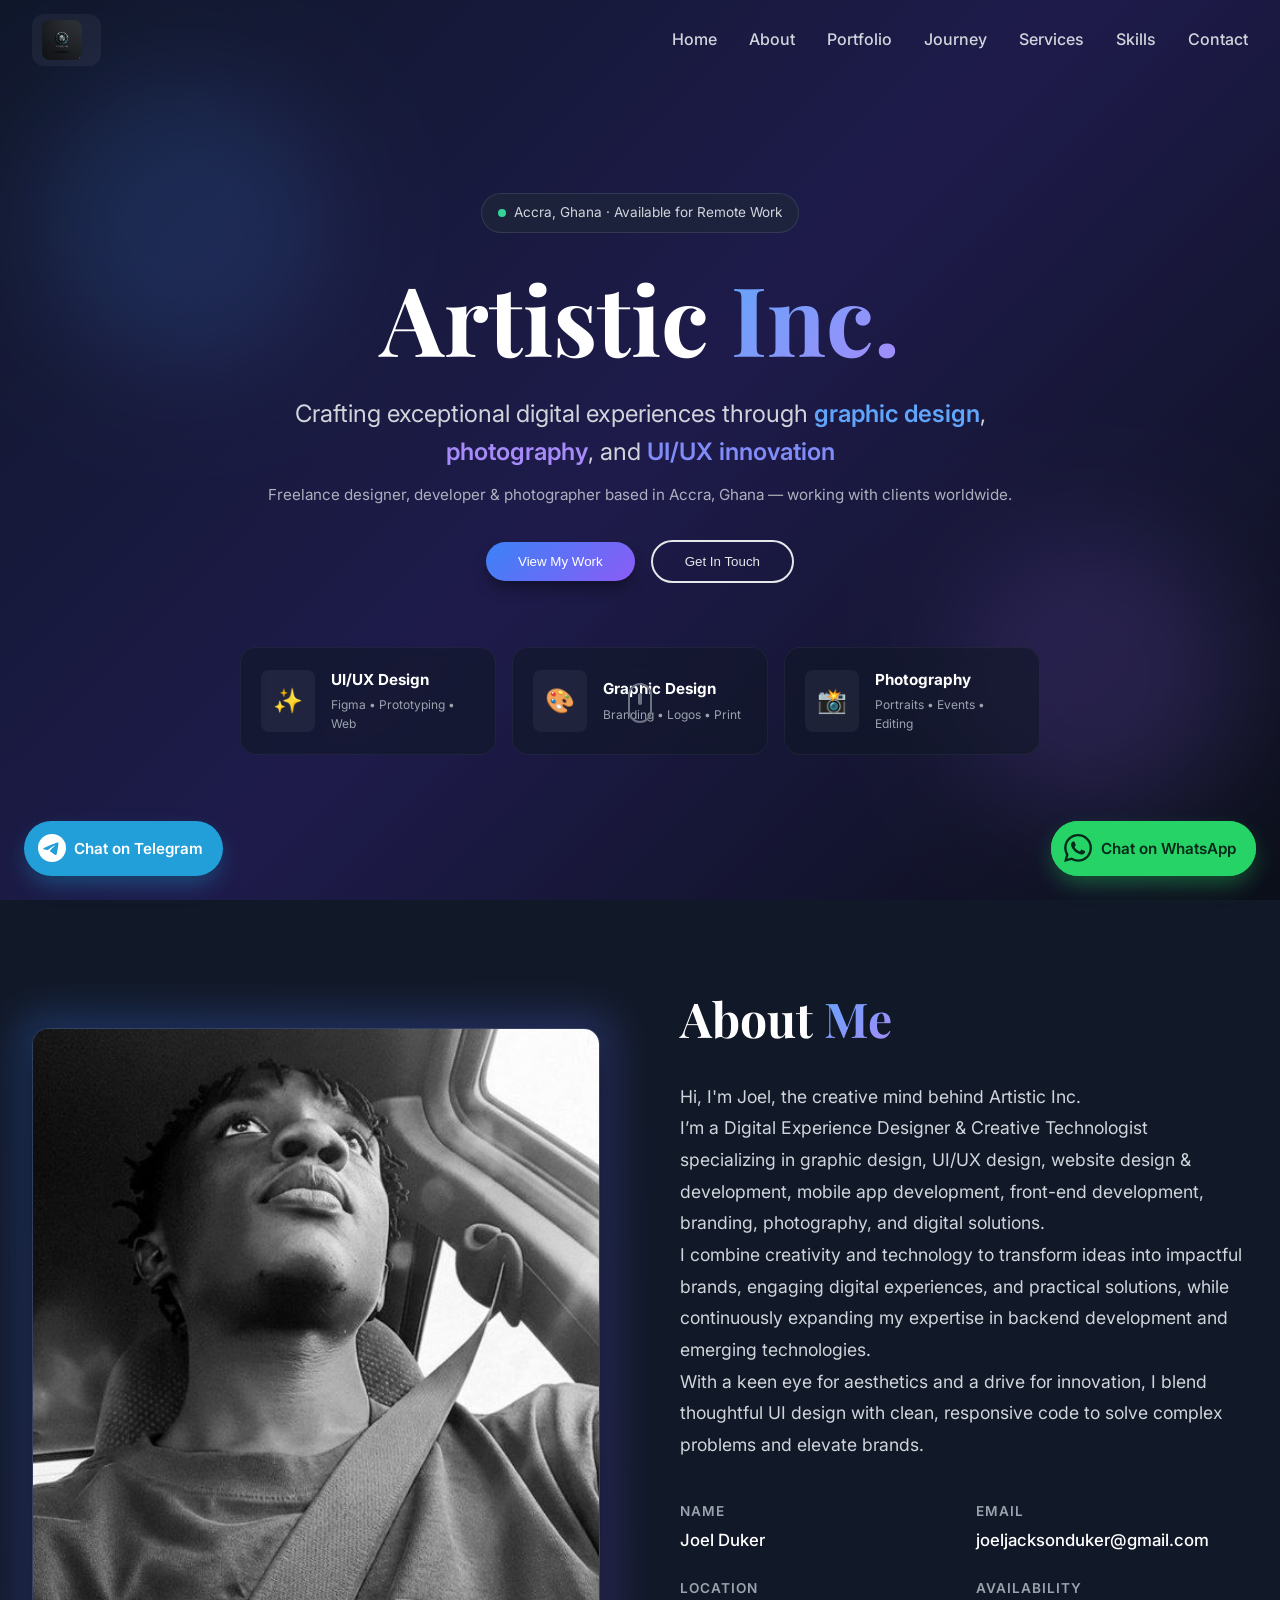
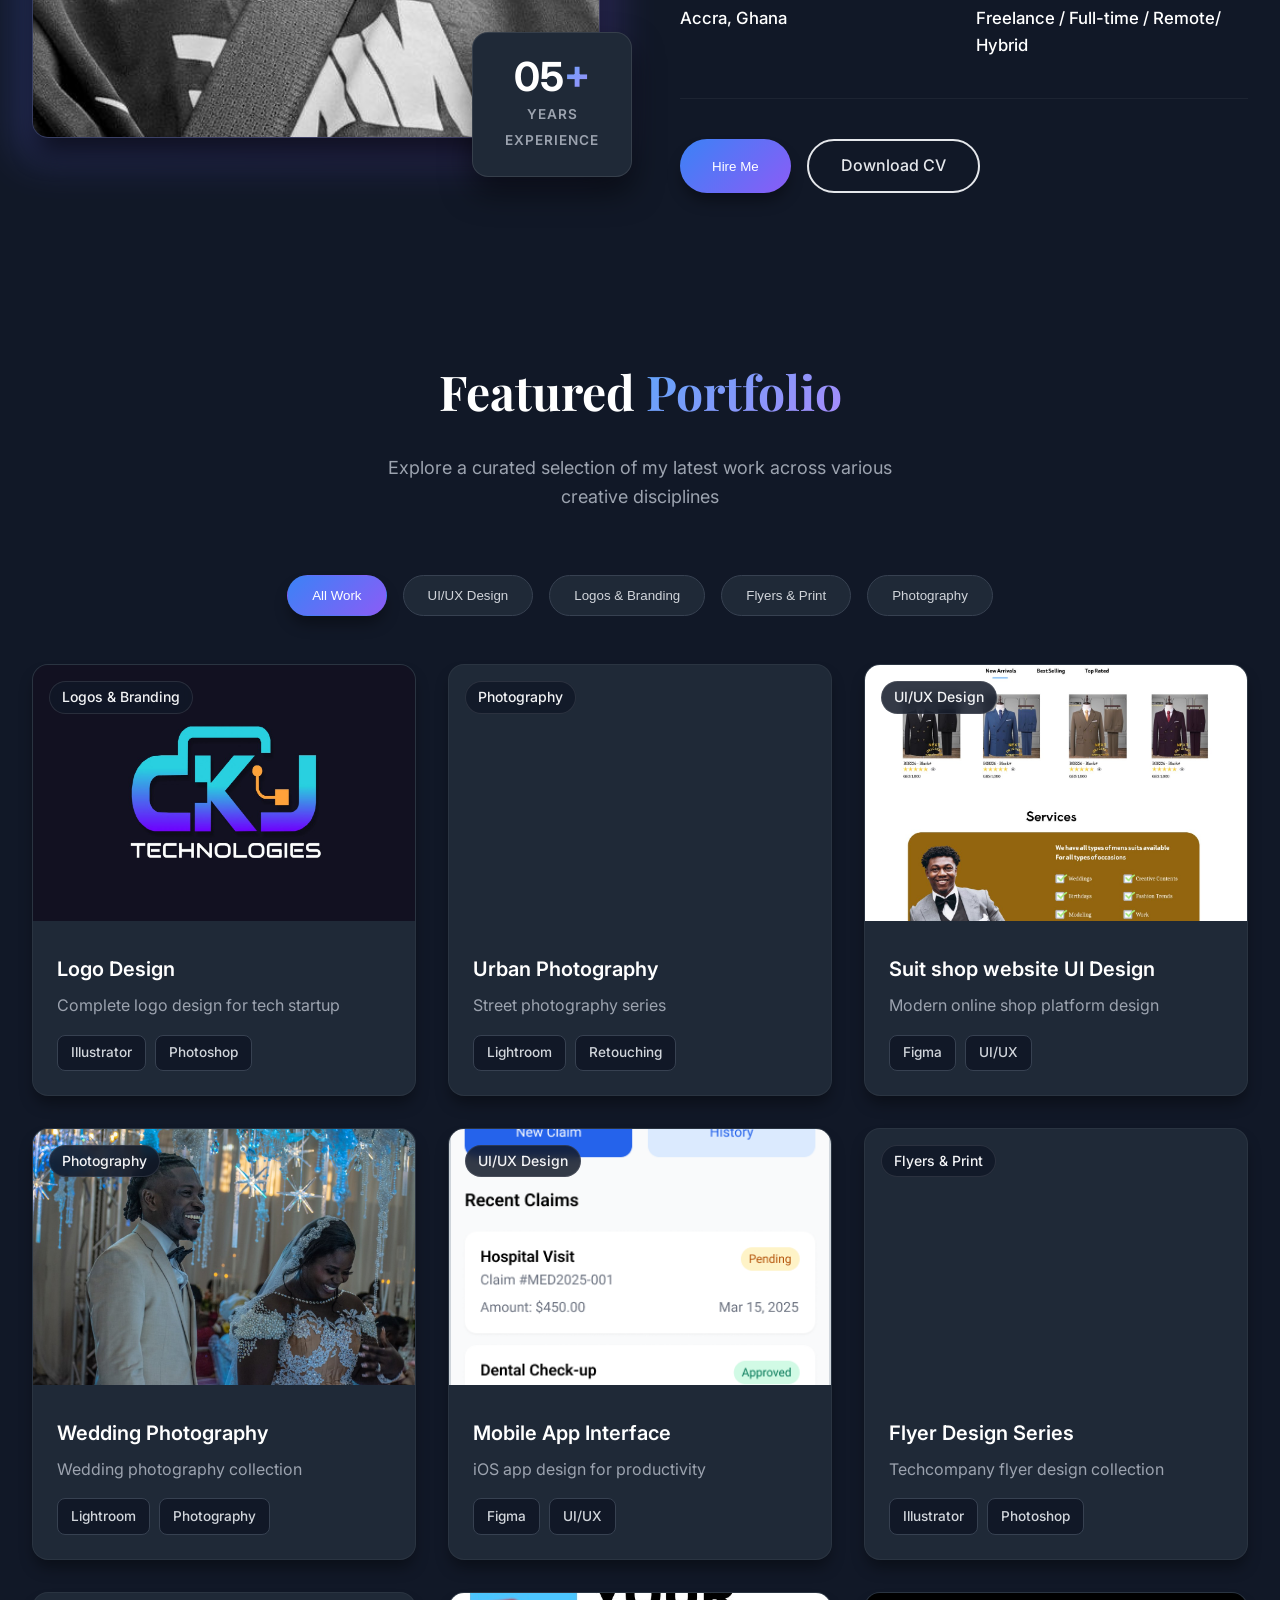
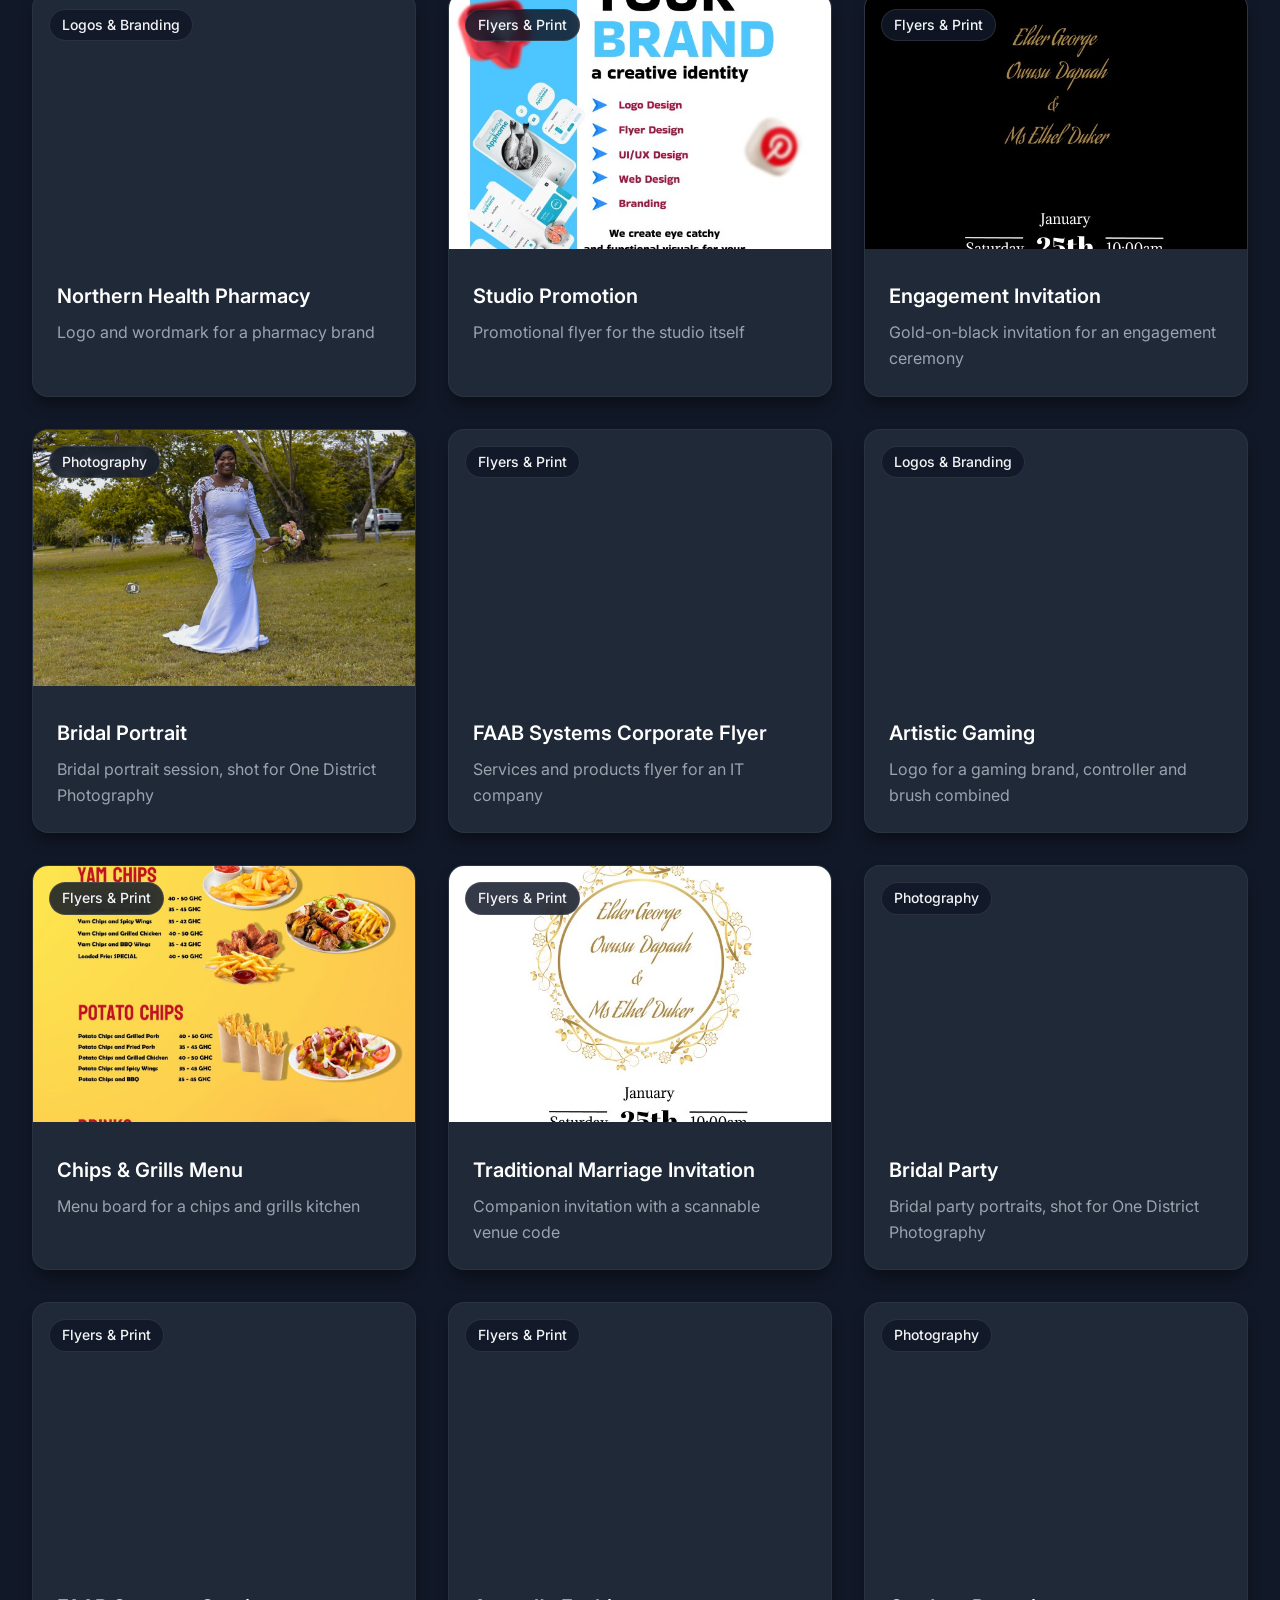
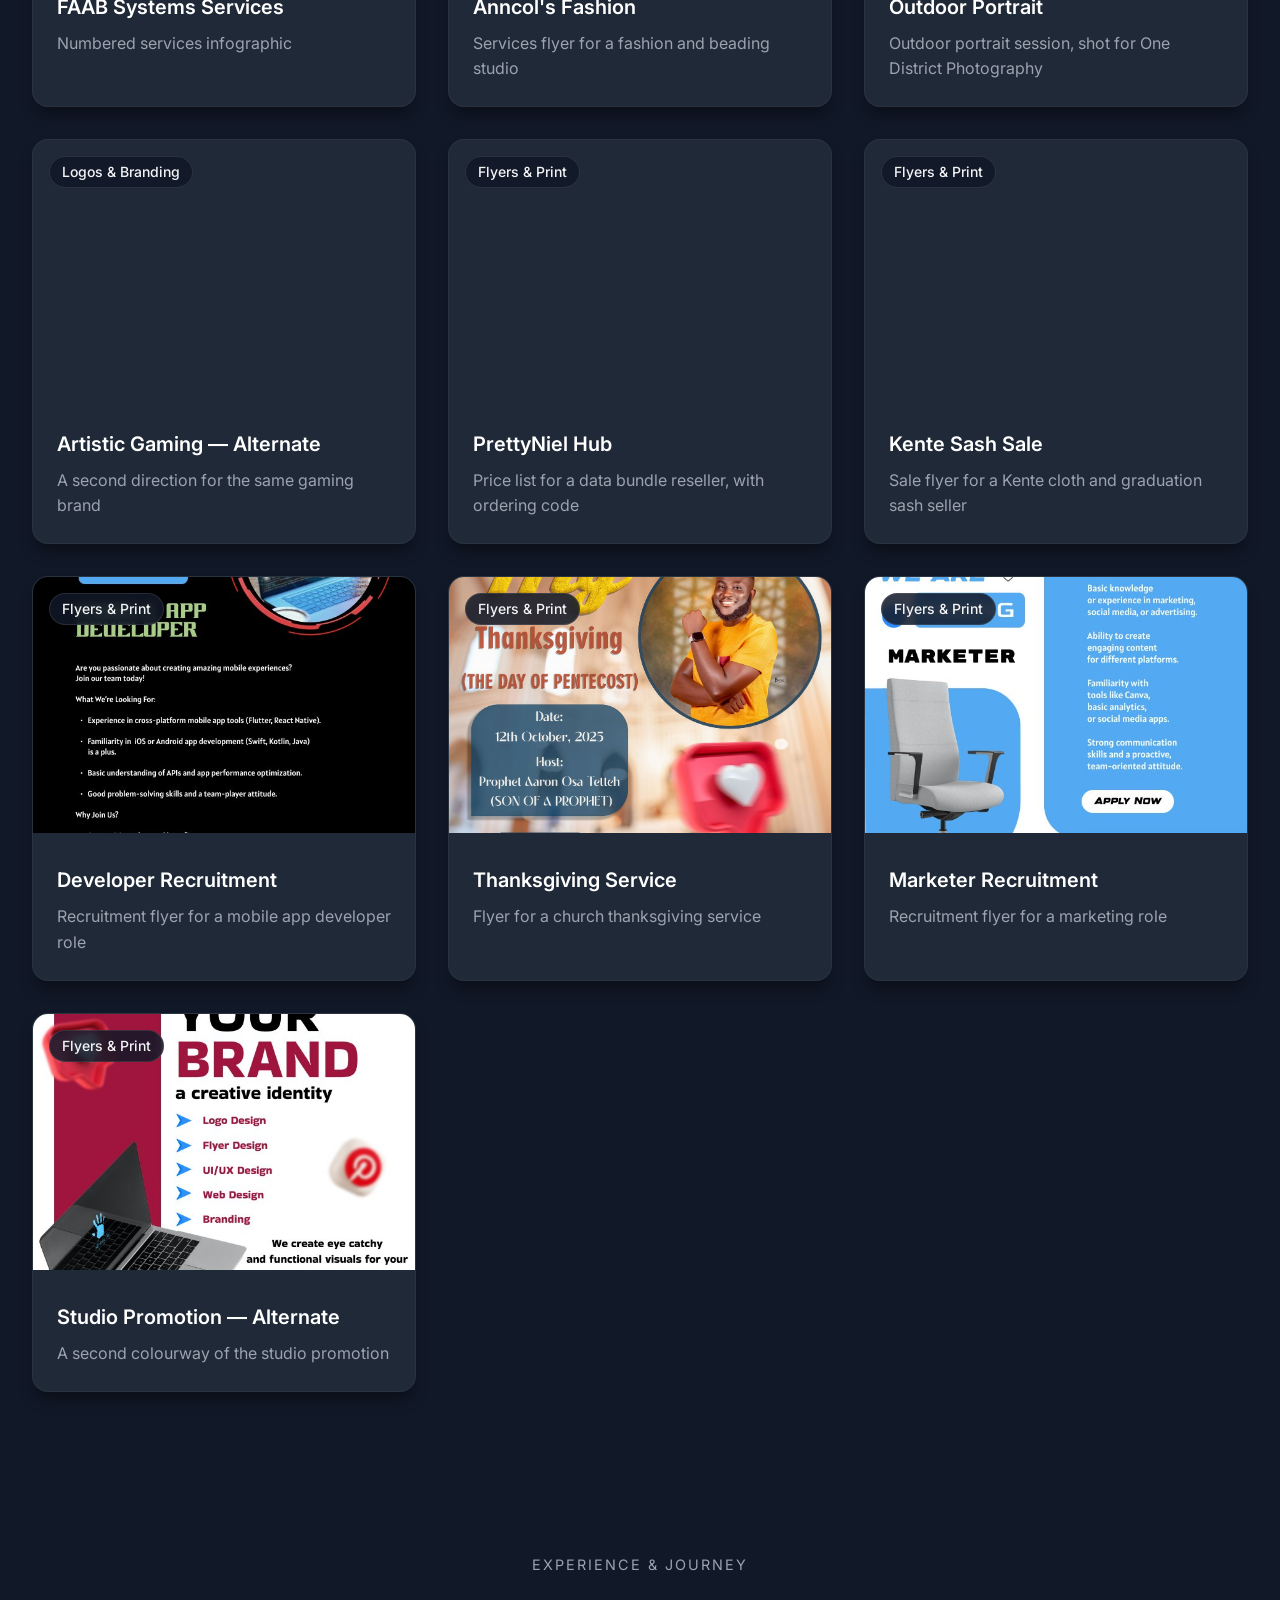
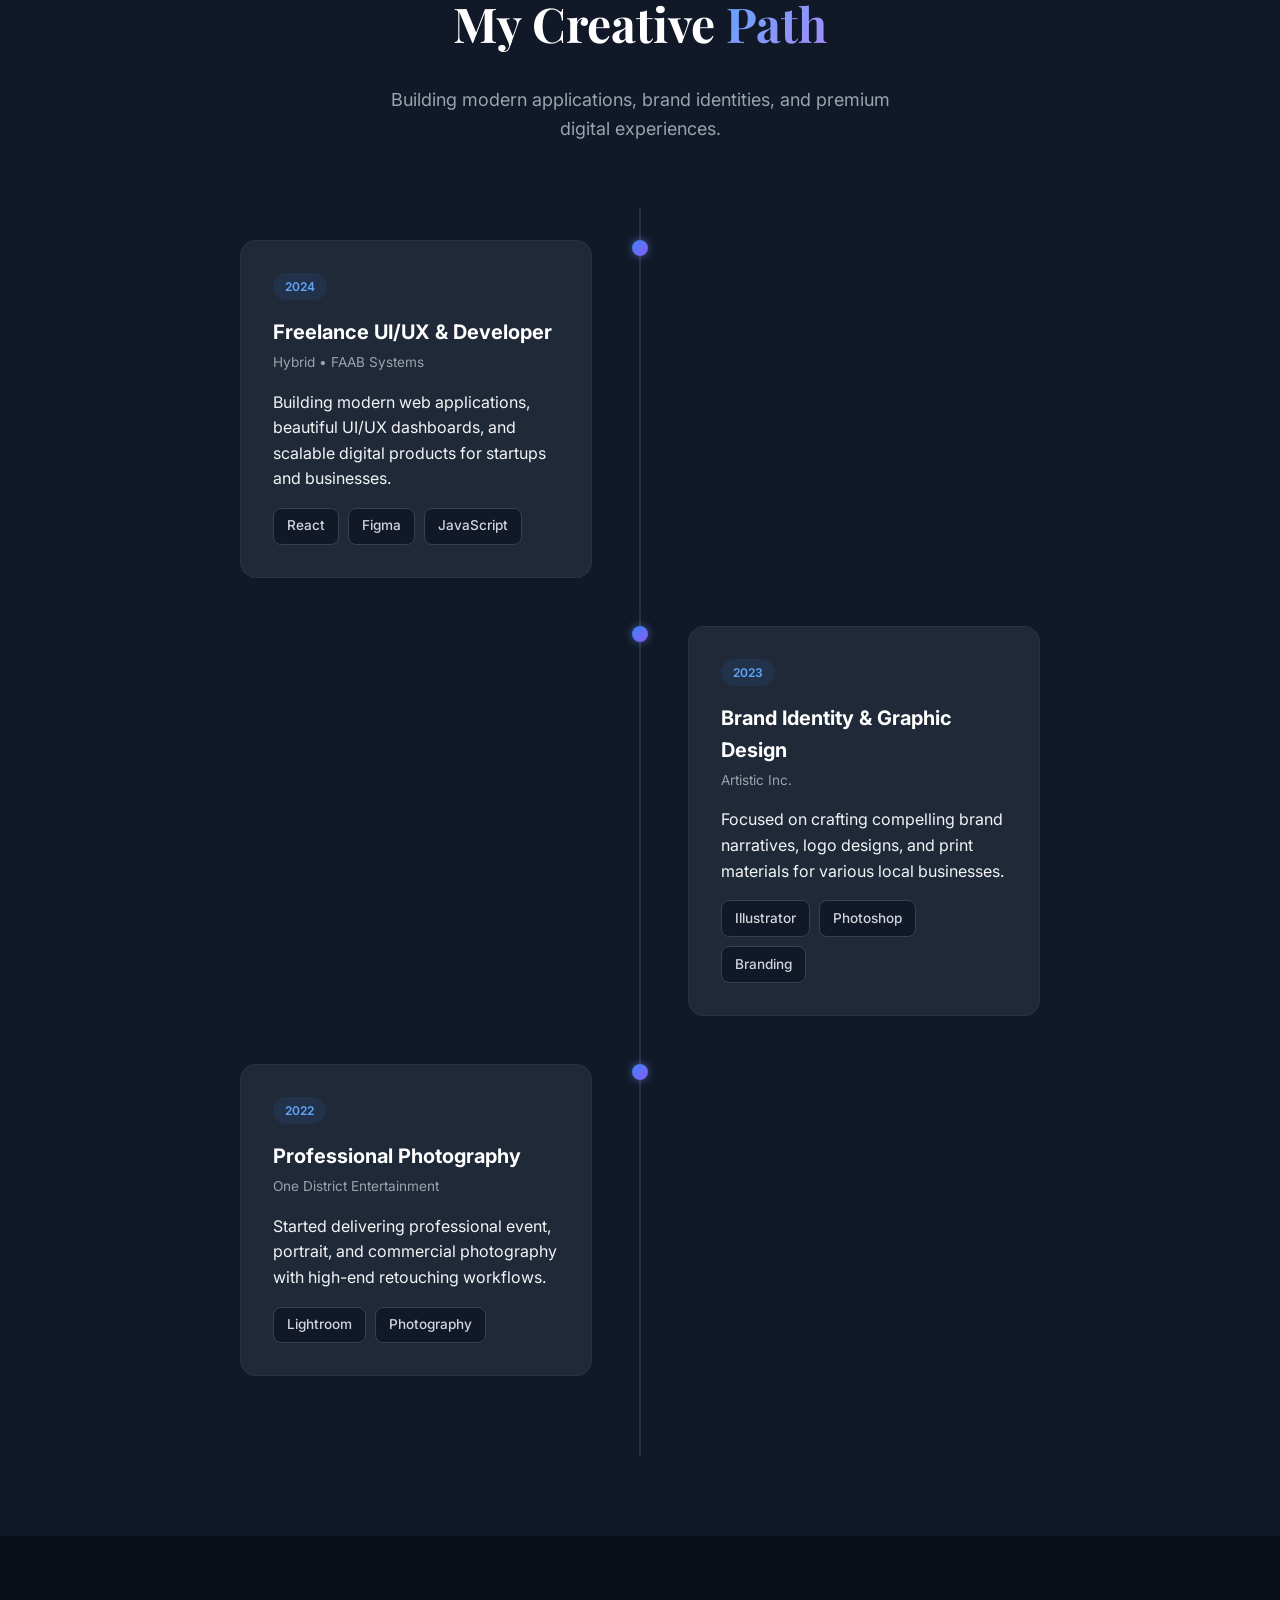
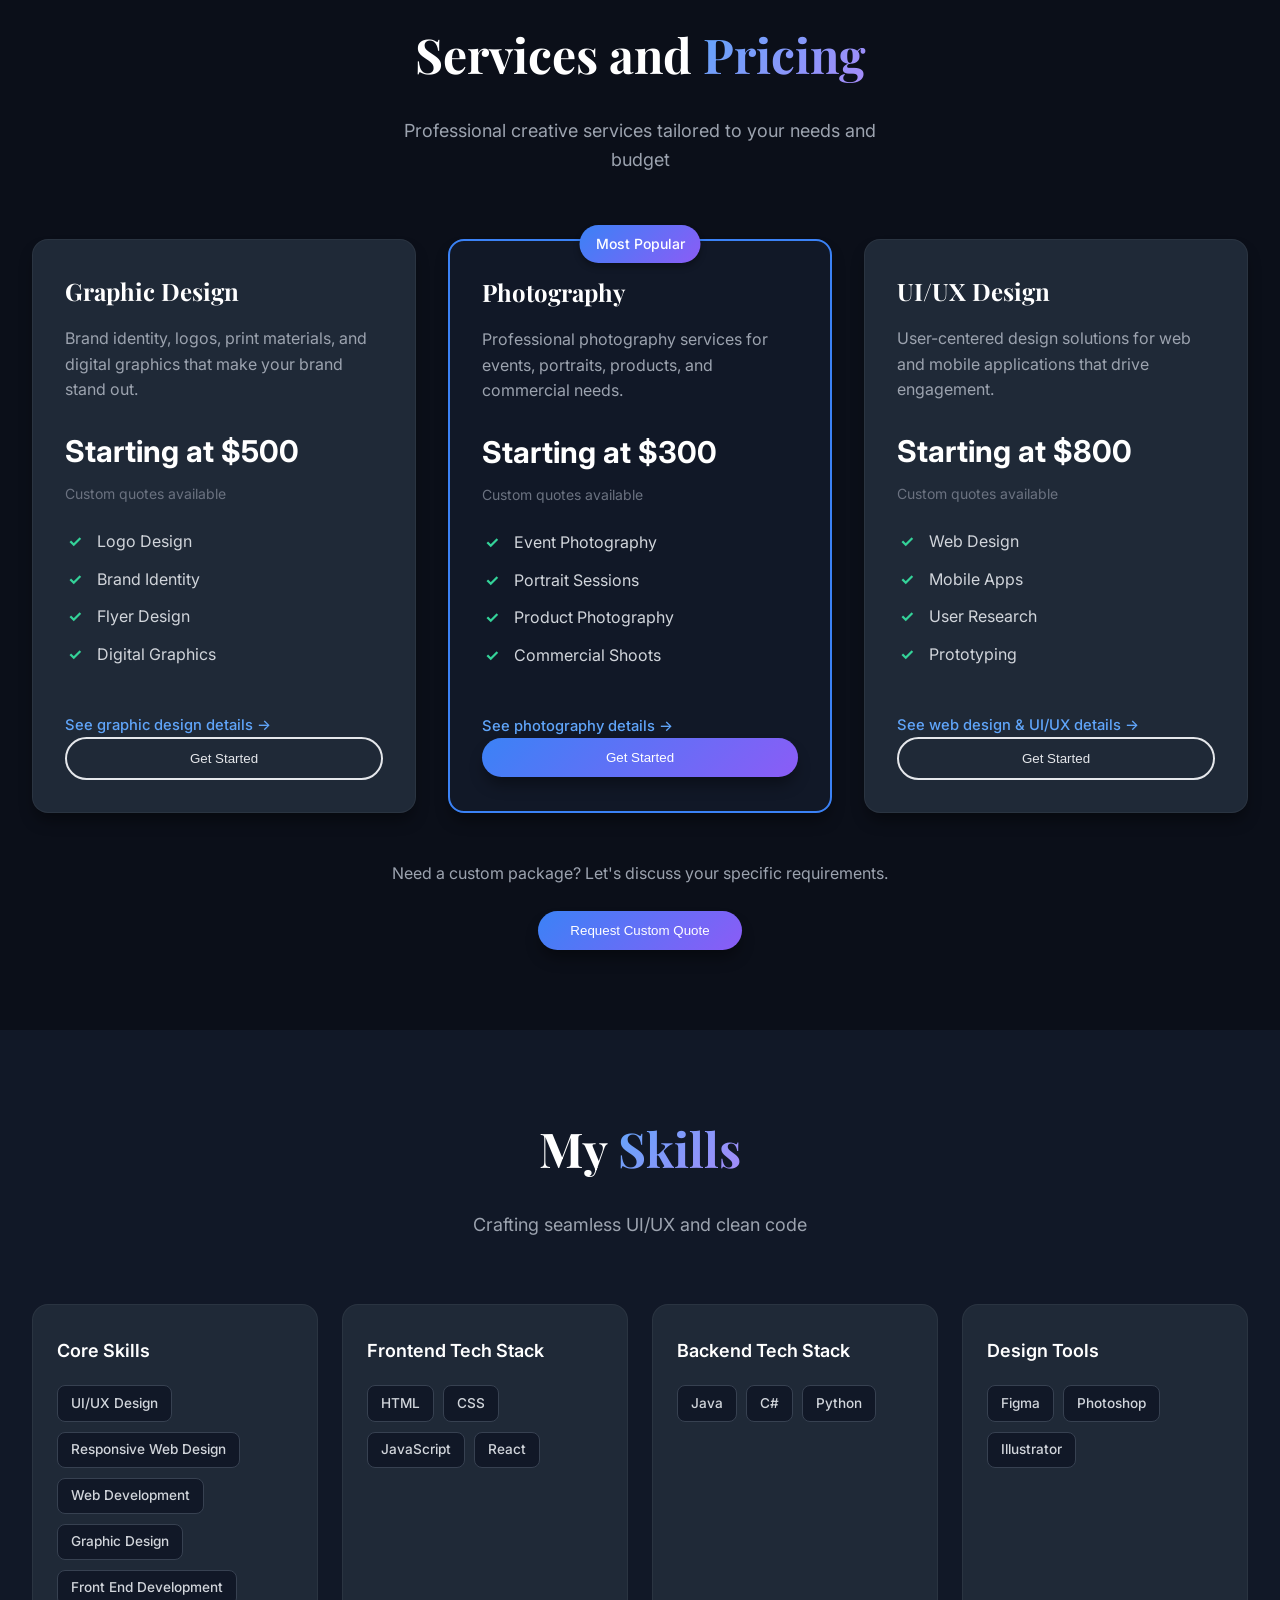
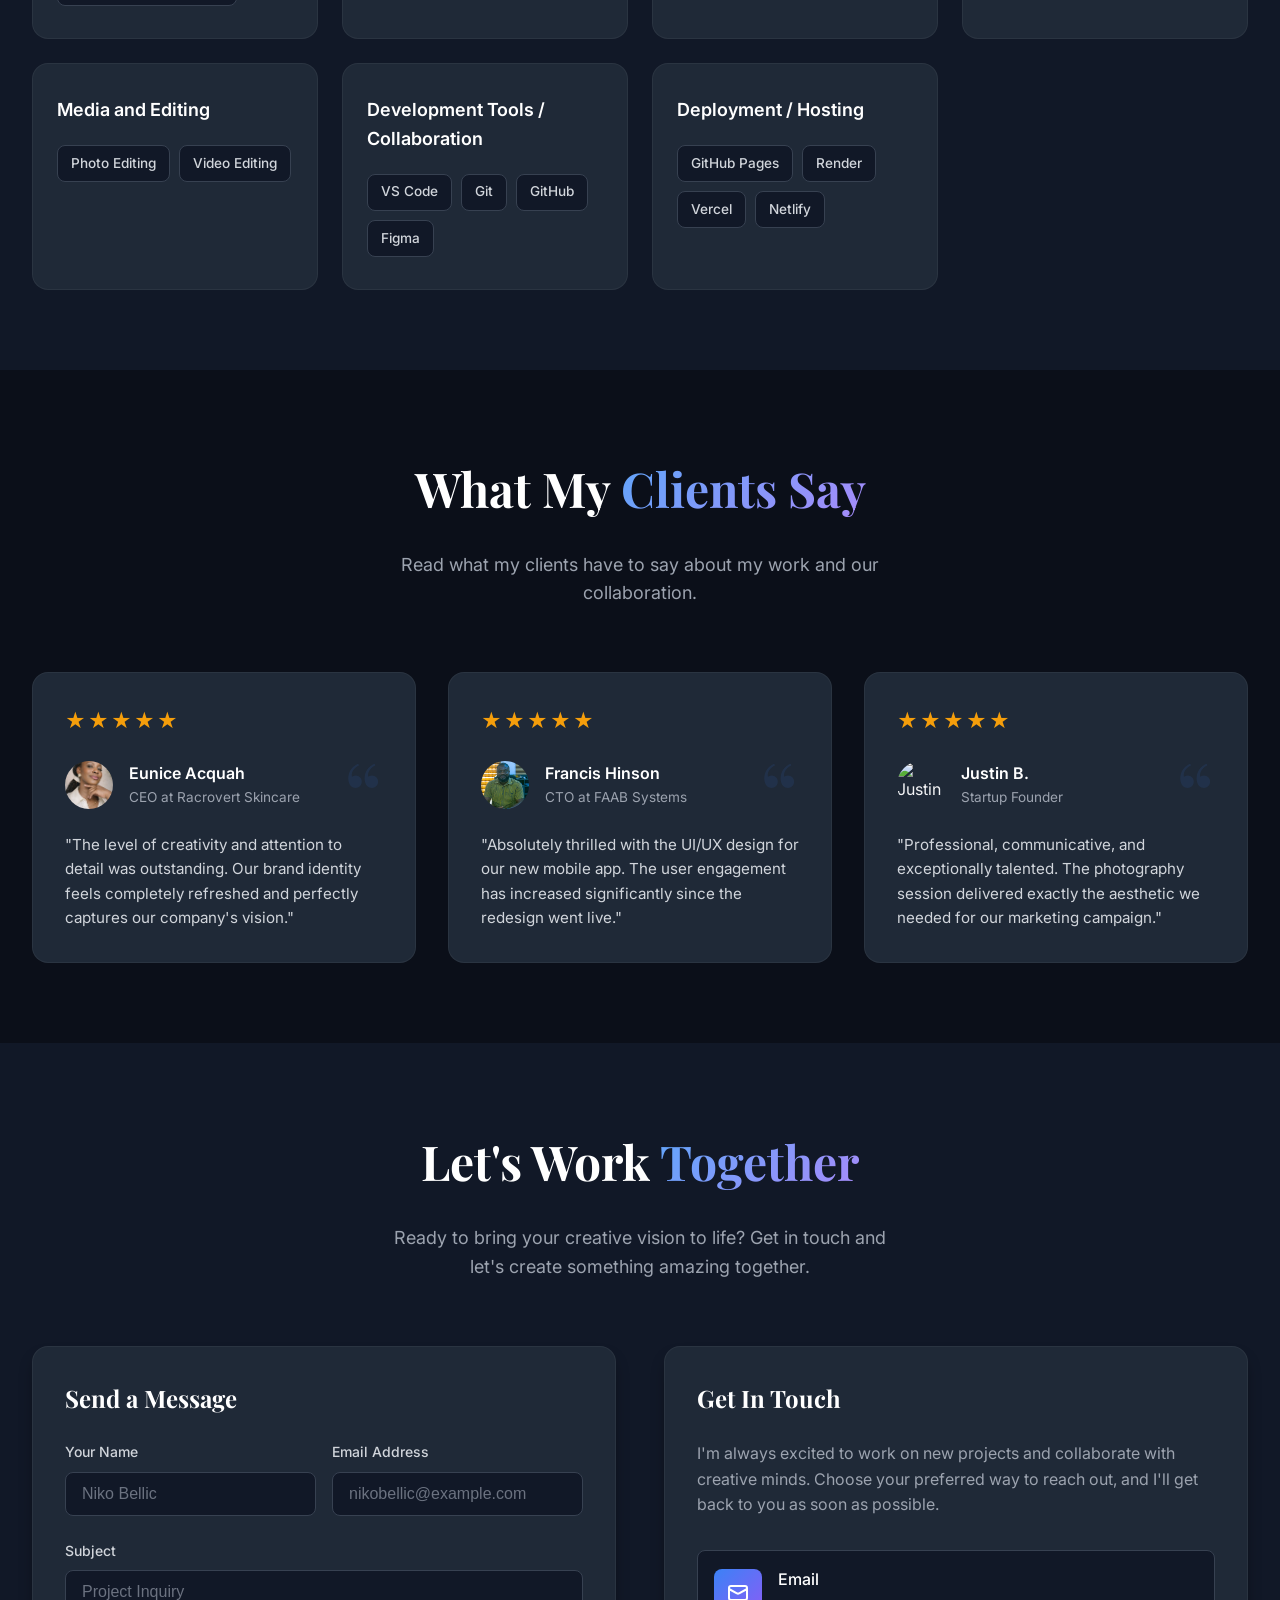
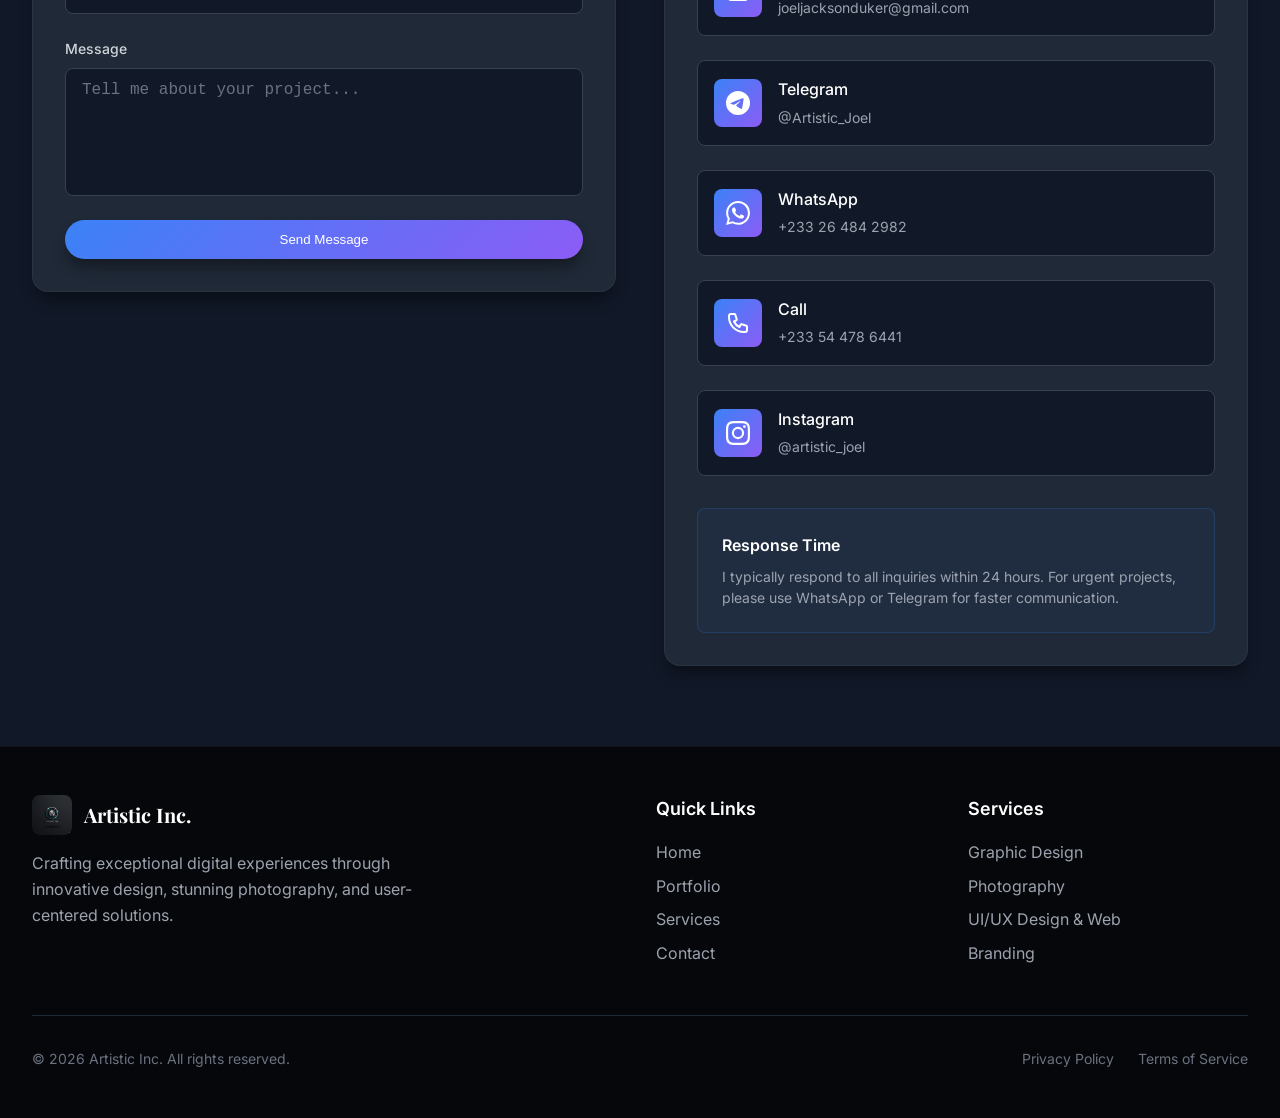
==== commit 14e33920: "Add the three photography pieces Joel confirmed these are his own shots, taken for One District Phot" ====
--- a/index.html
+++ b/index.html
@@ -571,6 +571,20 @@
                     </div>
                 </div>
 
+                <div class="portfolio-item" data-category="photography">
+                    <div class="portfolio-image">
+                        <img src="assets/img/work/bridal-portrait.jpg" alt="Bridal portrait photography in Accra, Ghana by Joel Duker for One District Photography" loading="lazy" decoding="async">
+                        <div class="portfolio-overlay">
+                            <button class="portfolio-btn">View Details</button>
+                        </div>
+                        <div class="portfolio-badge">Photography</div>
+                    </div>
+                    <div class="portfolio-content">
+                        <h3 class="portfolio-title">Bridal Portrait</h3>
+                        <p class="portfolio-description">Bridal portrait session, shot for One District Photography</p>
+                    </div>
+                </div>
+
                 <div class="portfolio-item" data-category="flyers">
                     <div class="portfolio-image">
                         <img src="assets/img/work/faab-systems-corporate-flyer.jpg" alt="FAAB Systems corporate services flyer - graphic design by Artistic Inc., Accra" loading="lazy" decoding="async">
@@ -627,6 +641,20 @@
                     </div>
                 </div>
 
+                <div class="portfolio-item" data-category="photography">
+                    <div class="portfolio-image">
+                        <img src="assets/img/work/bridal-party-portraits.jpg" alt="Bridal party portrait photography in Accra, Ghana by Joel Duker for One District Photography" loading="lazy" decoding="async">
+                        <div class="portfolio-overlay">
+                            <button class="portfolio-btn">View Details</button>
+                        </div>
+                        <div class="portfolio-badge">Photography</div>
+                    </div>
+                    <div class="portfolio-content">
+                        <h3 class="portfolio-title">Bridal Party</h3>
+                        <p class="portfolio-description">Bridal party portraits, shot for One District Photography</p>
+                    </div>
+                </div>
+
                 <div class="portfolio-item" data-category="flyers">
                     <div class="portfolio-image">
                         <img src="assets/img/work/faab-systems-services-infographic.jpg" alt="FAAB Systems services infographic - graphic design by Artistic Inc., Accra" loading="lazy" decoding="async">
@@ -652,6 +680,20 @@
                     <div class="portfolio-content">
                         <h3 class="portfolio-title">Anncol's Fashion</h3>
                         <p class="portfolio-description">Services flyer for a fashion and beading studio</p>
+                    </div>
+                </div>
+
+                <div class="portfolio-item" data-category="photography">
+                    <div class="portfolio-image">
+                        <img src="assets/img/work/outdoor-portrait-session.jpg" alt="Outdoor portrait photography in Accra, Ghana by Joel Duker for One District Photography" loading="lazy" decoding="async">
+                        <div class="portfolio-overlay">
+                            <button class="portfolio-btn">View Details</button>
+                        </div>
+                        <div class="portfolio-badge">Photography</div>
+                    </div>
+                    <div class="portfolio-content">
+                        <h3 class="portfolio-title">Outdoor Portrait</h3>
+                        <p class="portfolio-description">Outdoor portrait session, shot for One District Photography</p>
                     </div>
                 </div>
 
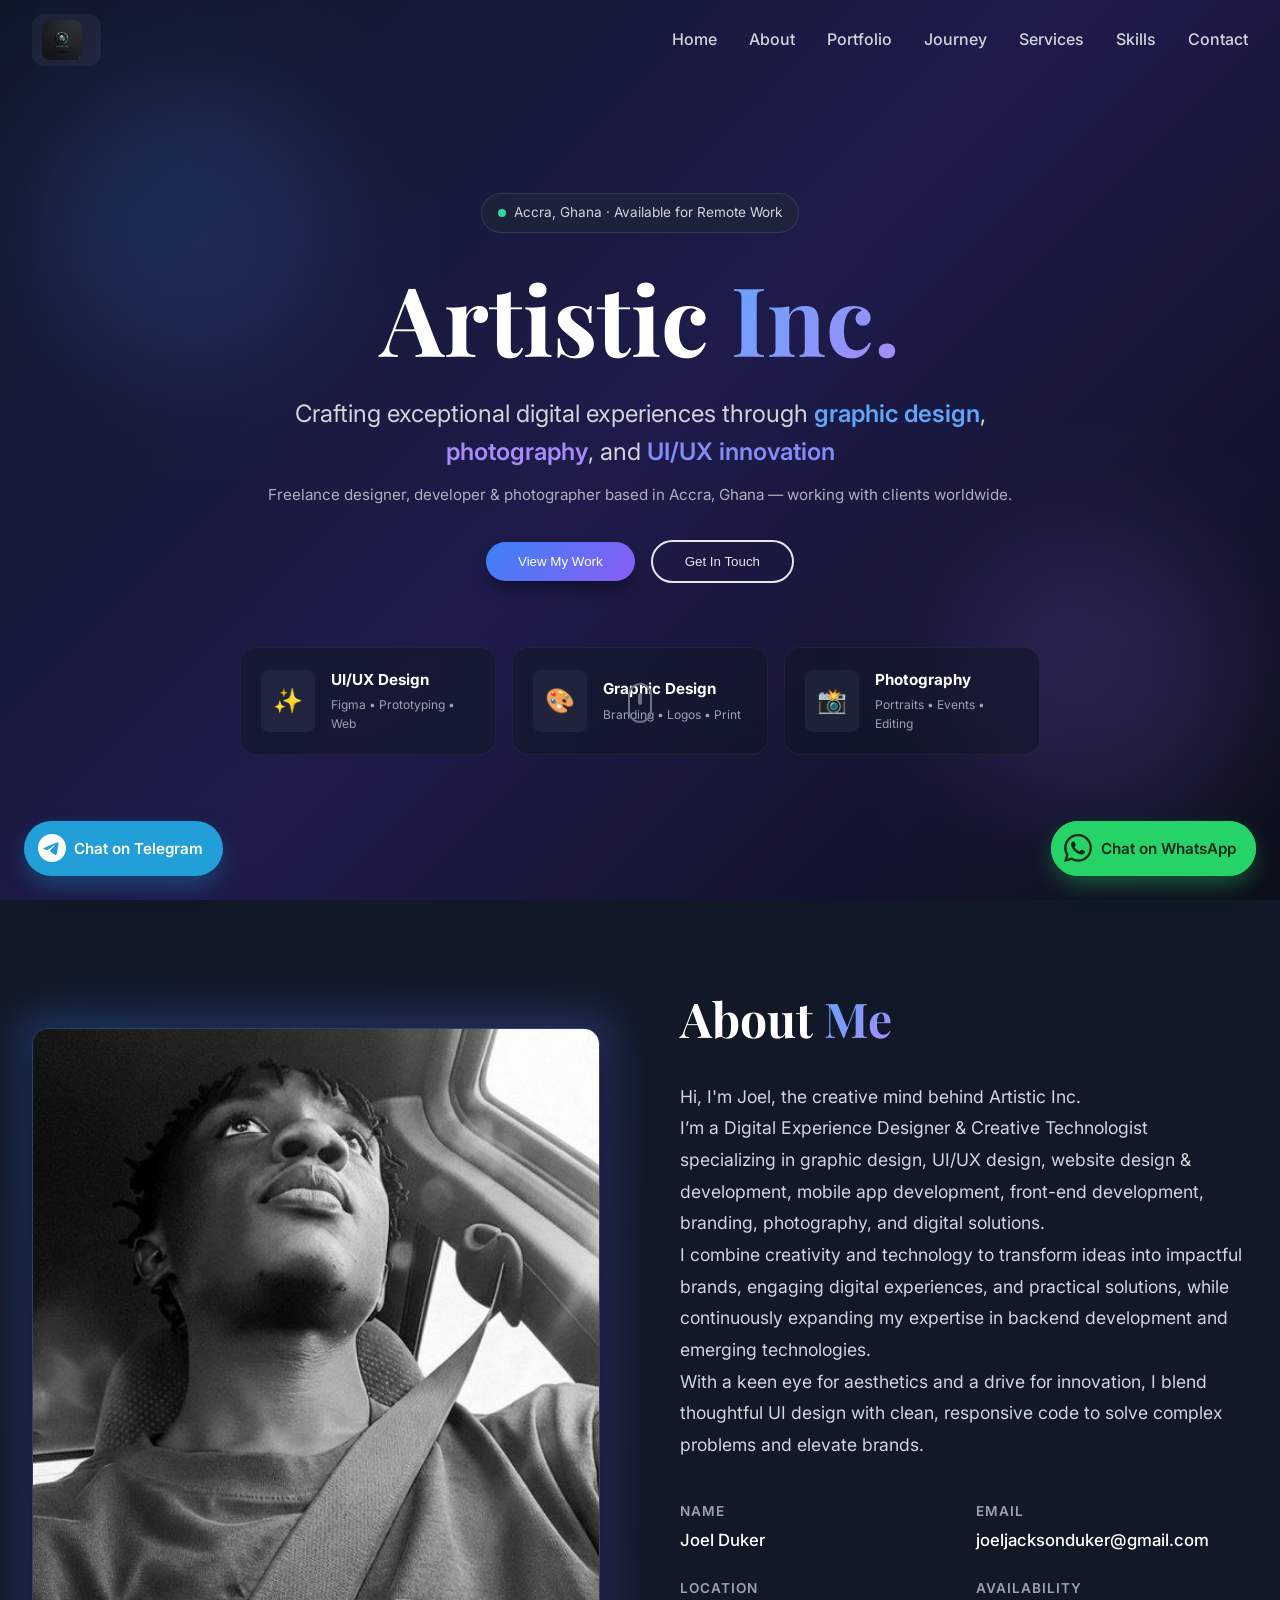
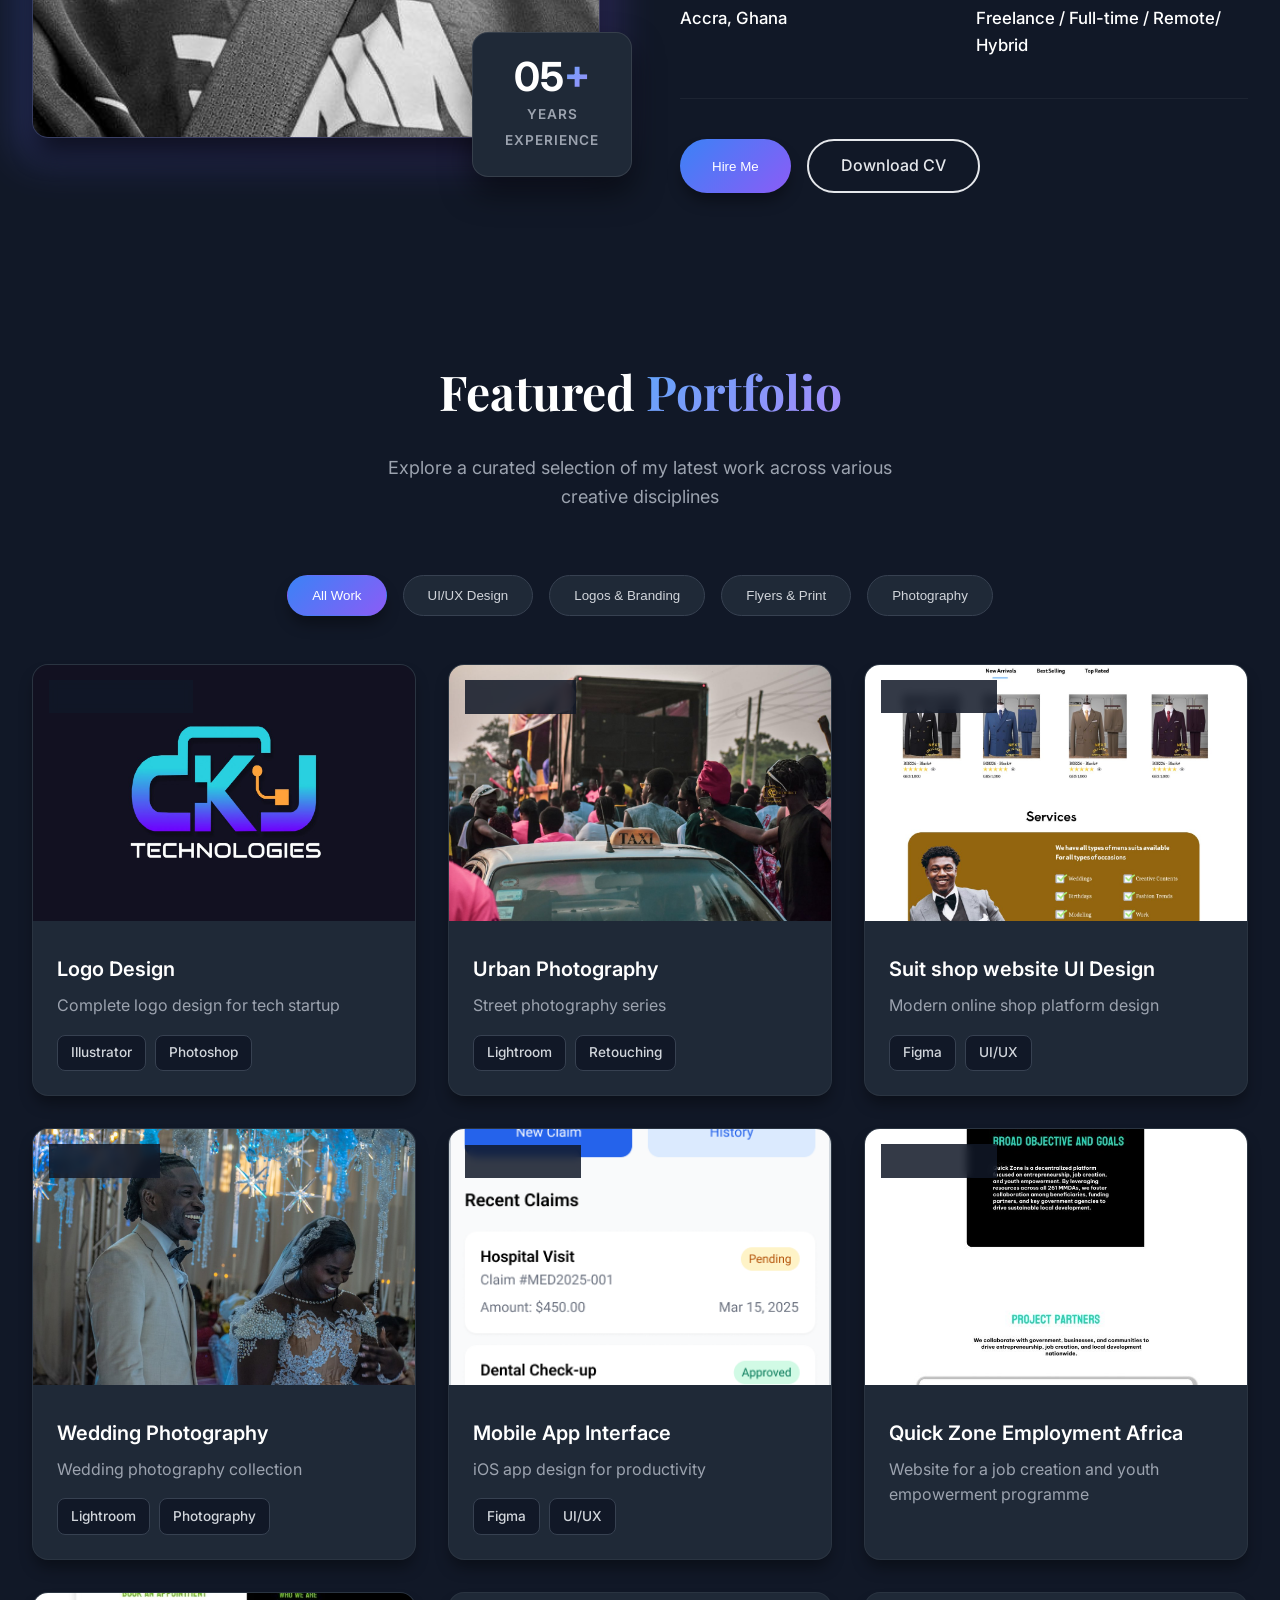
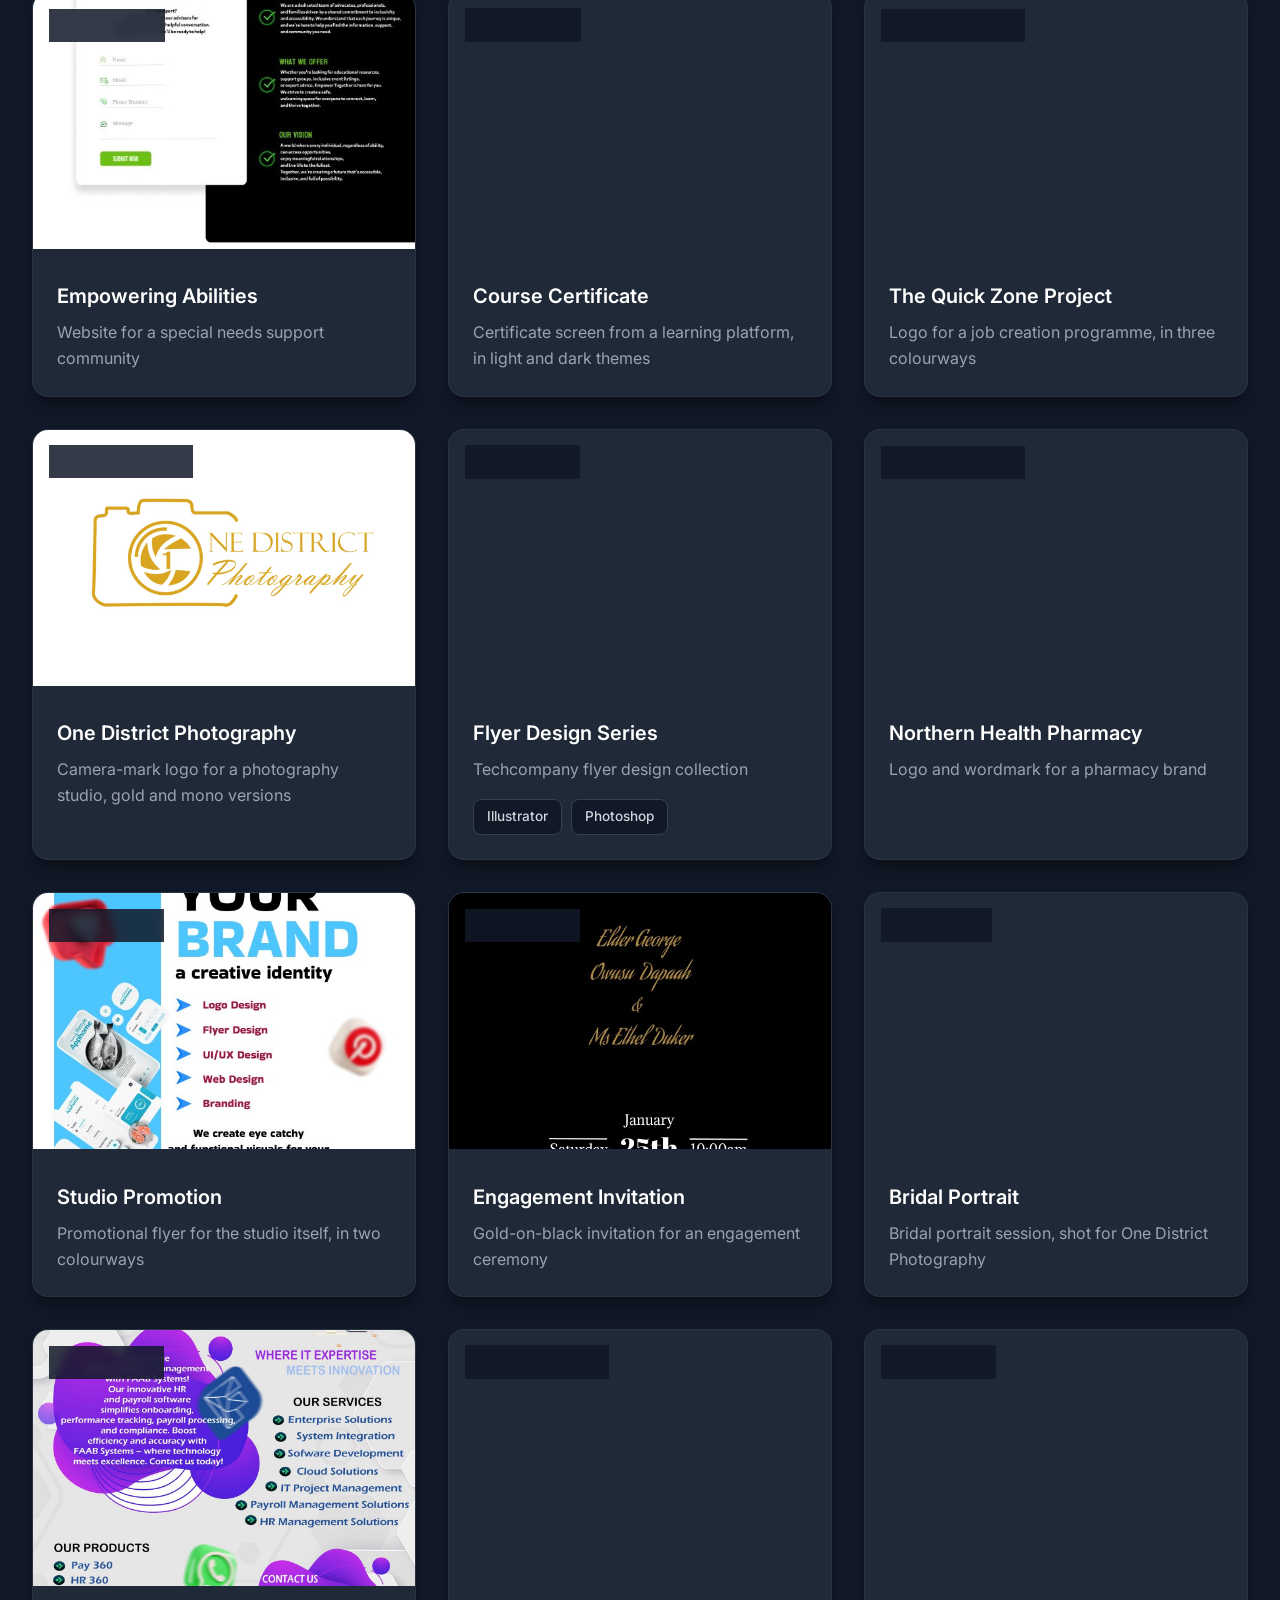
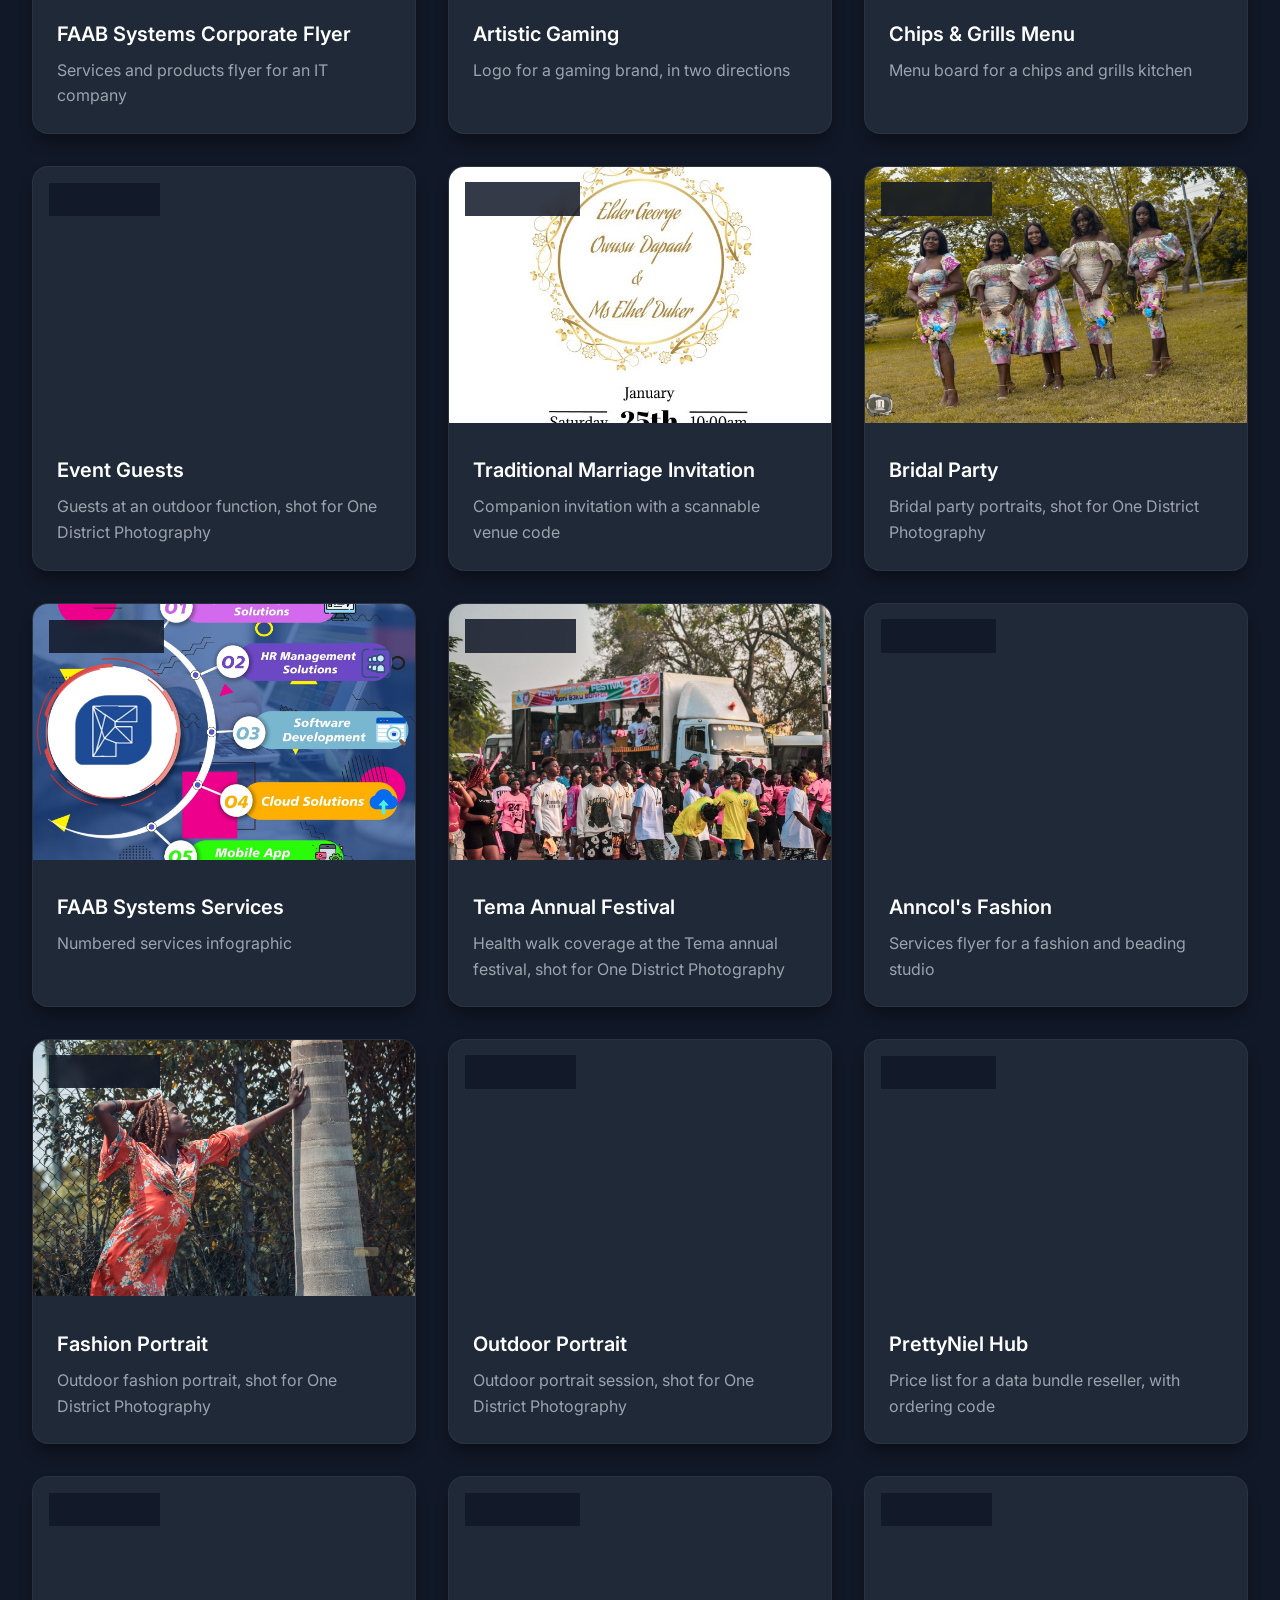
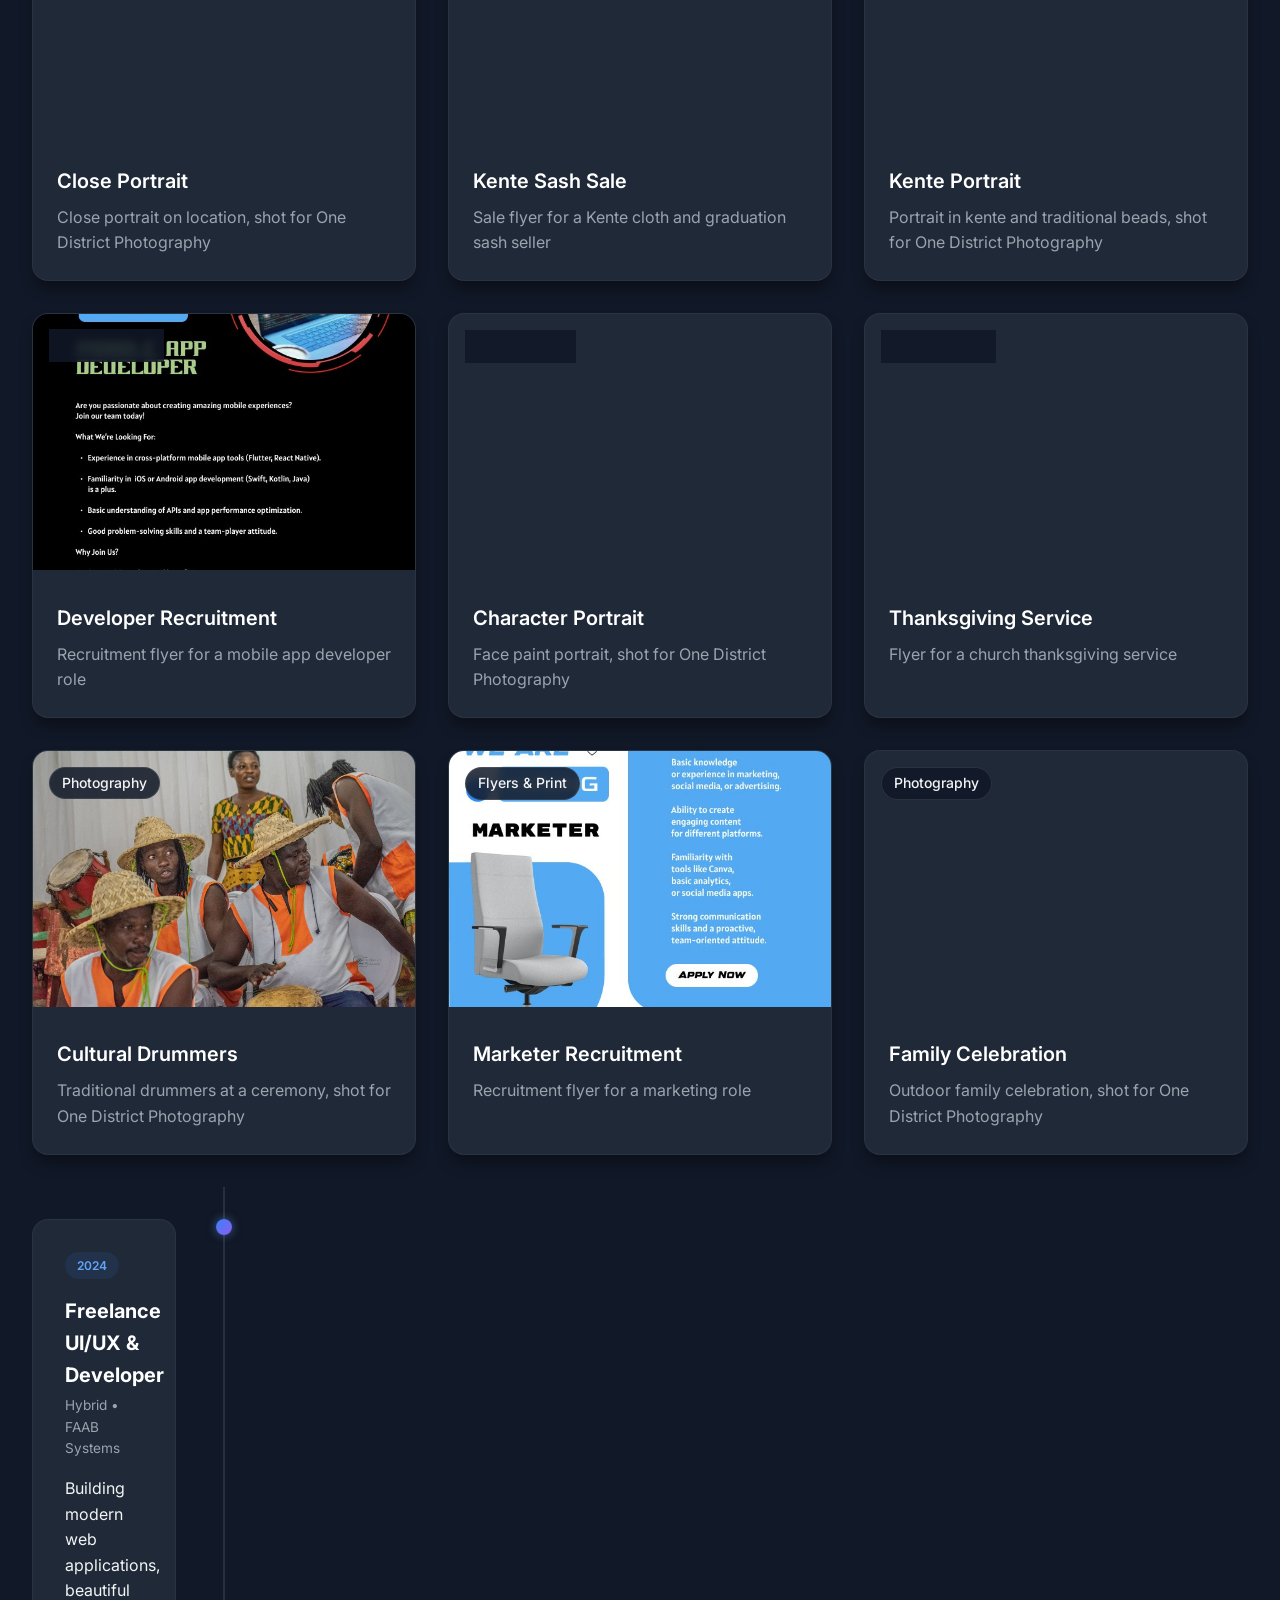
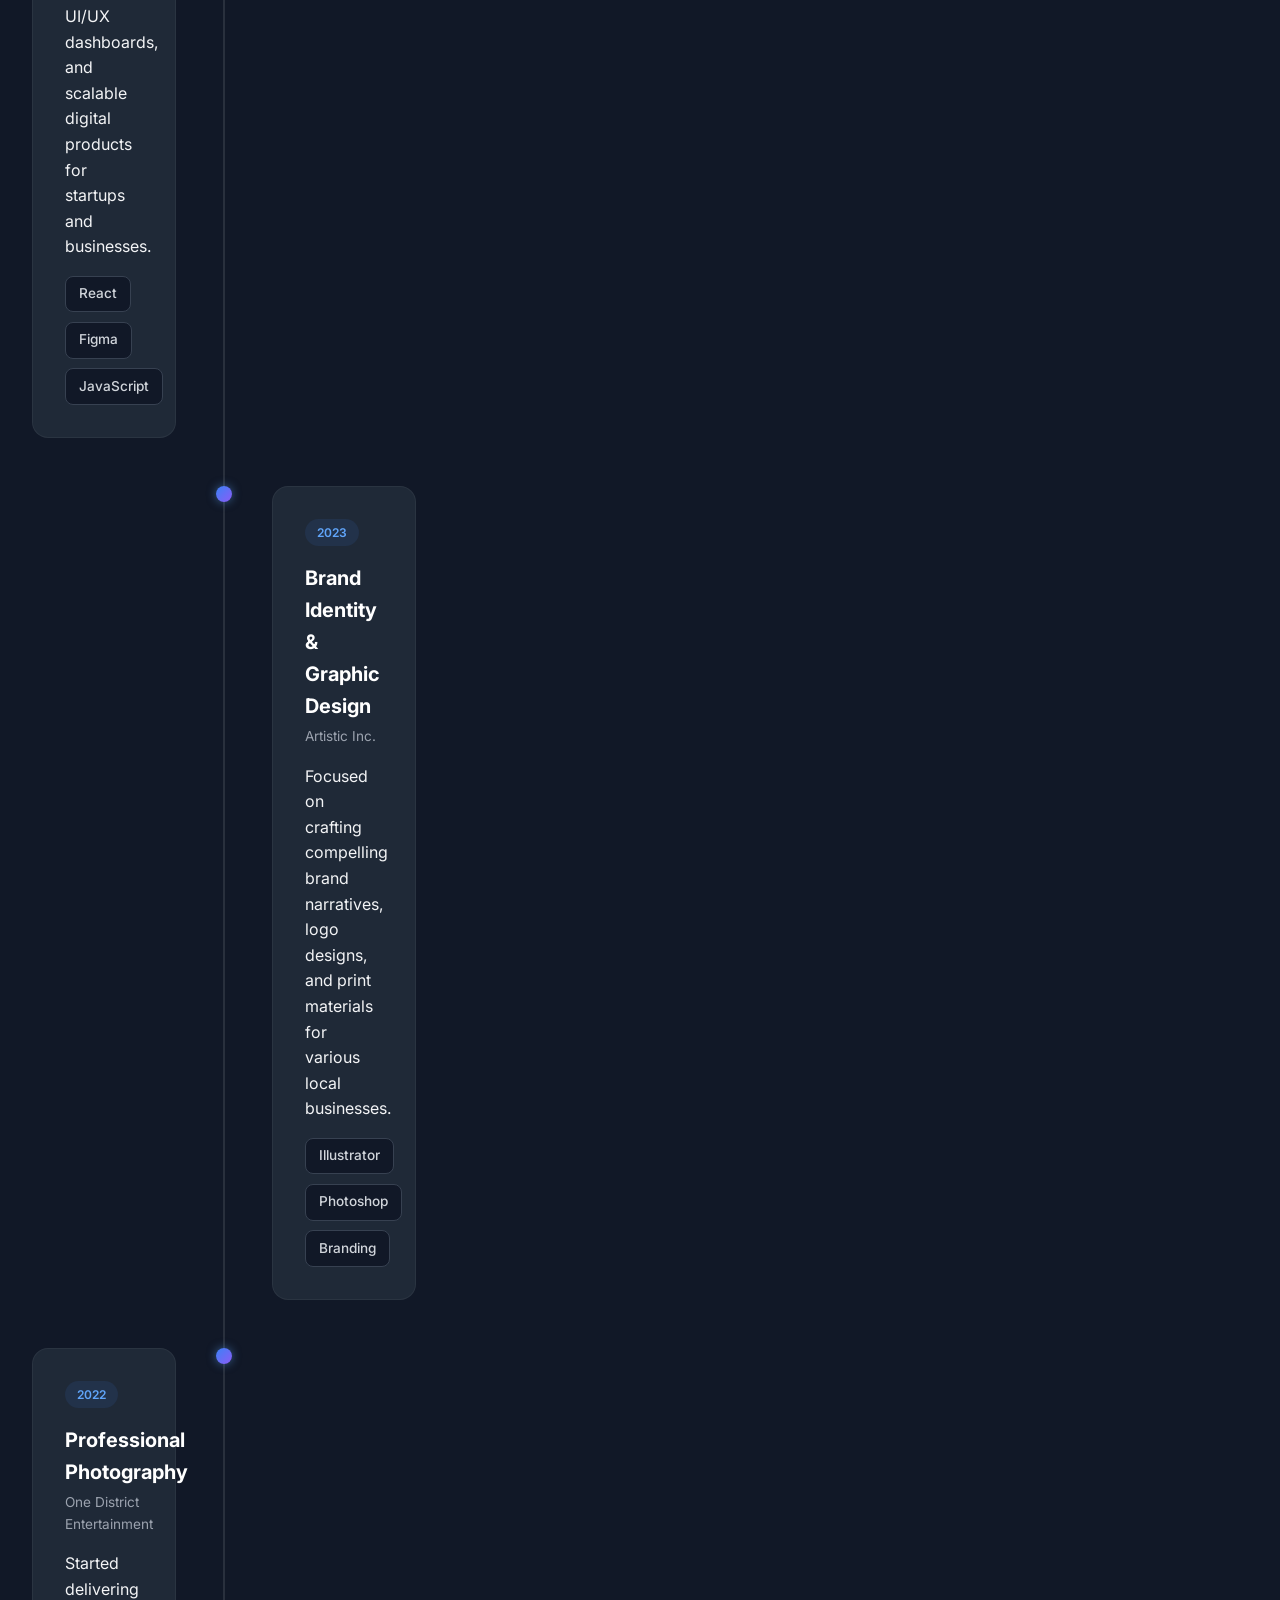
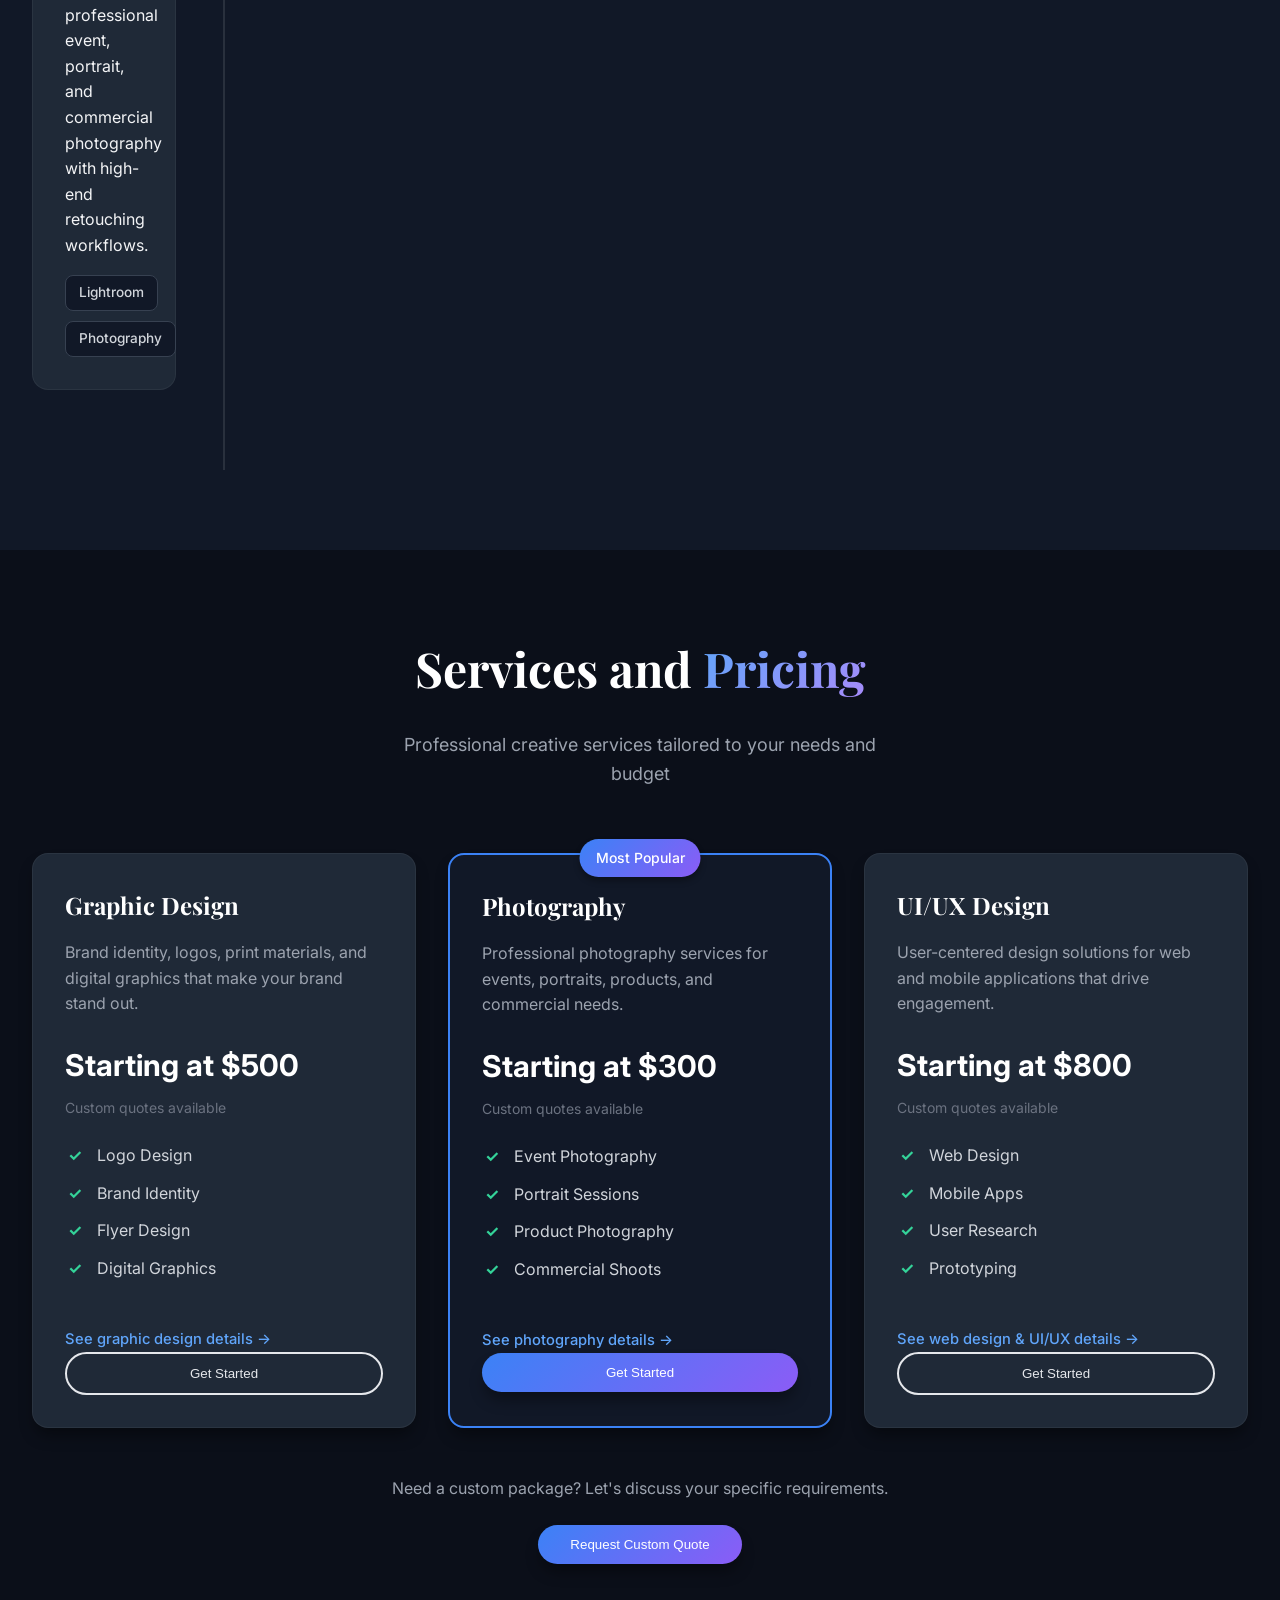
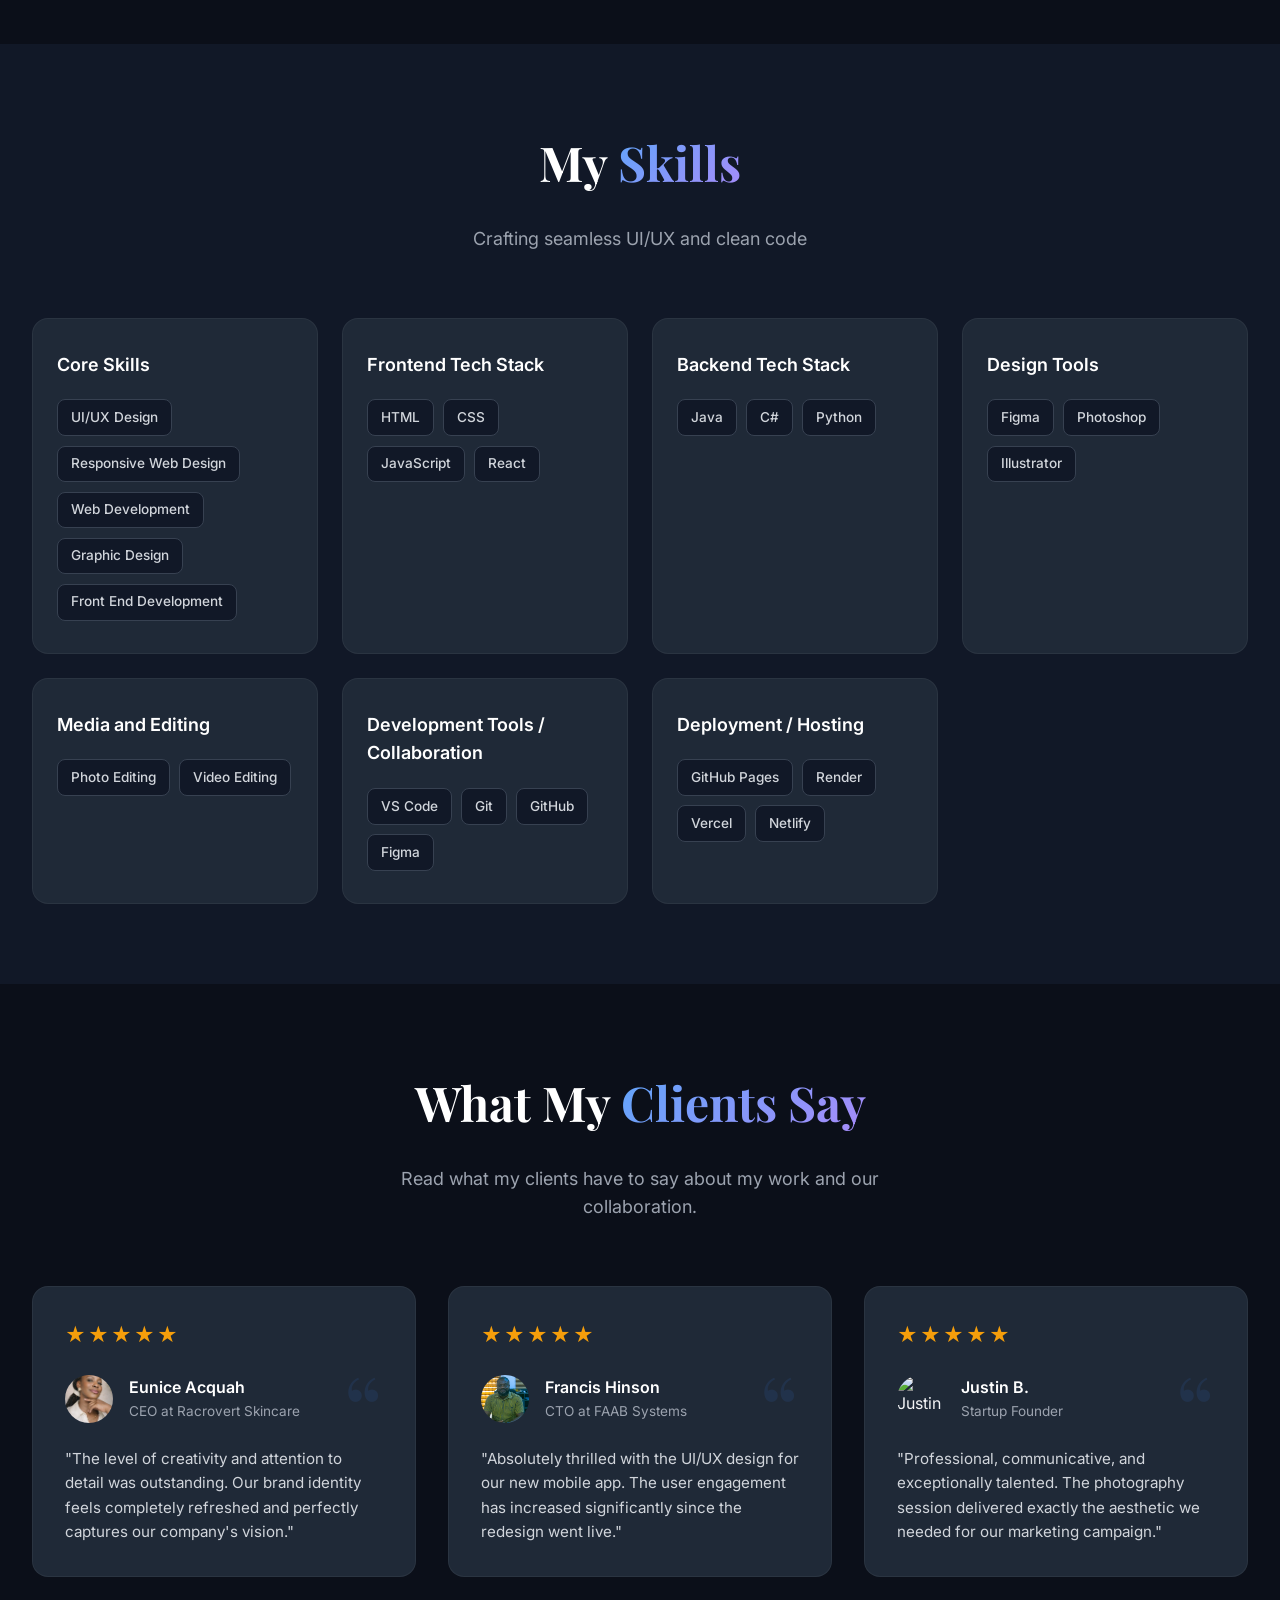
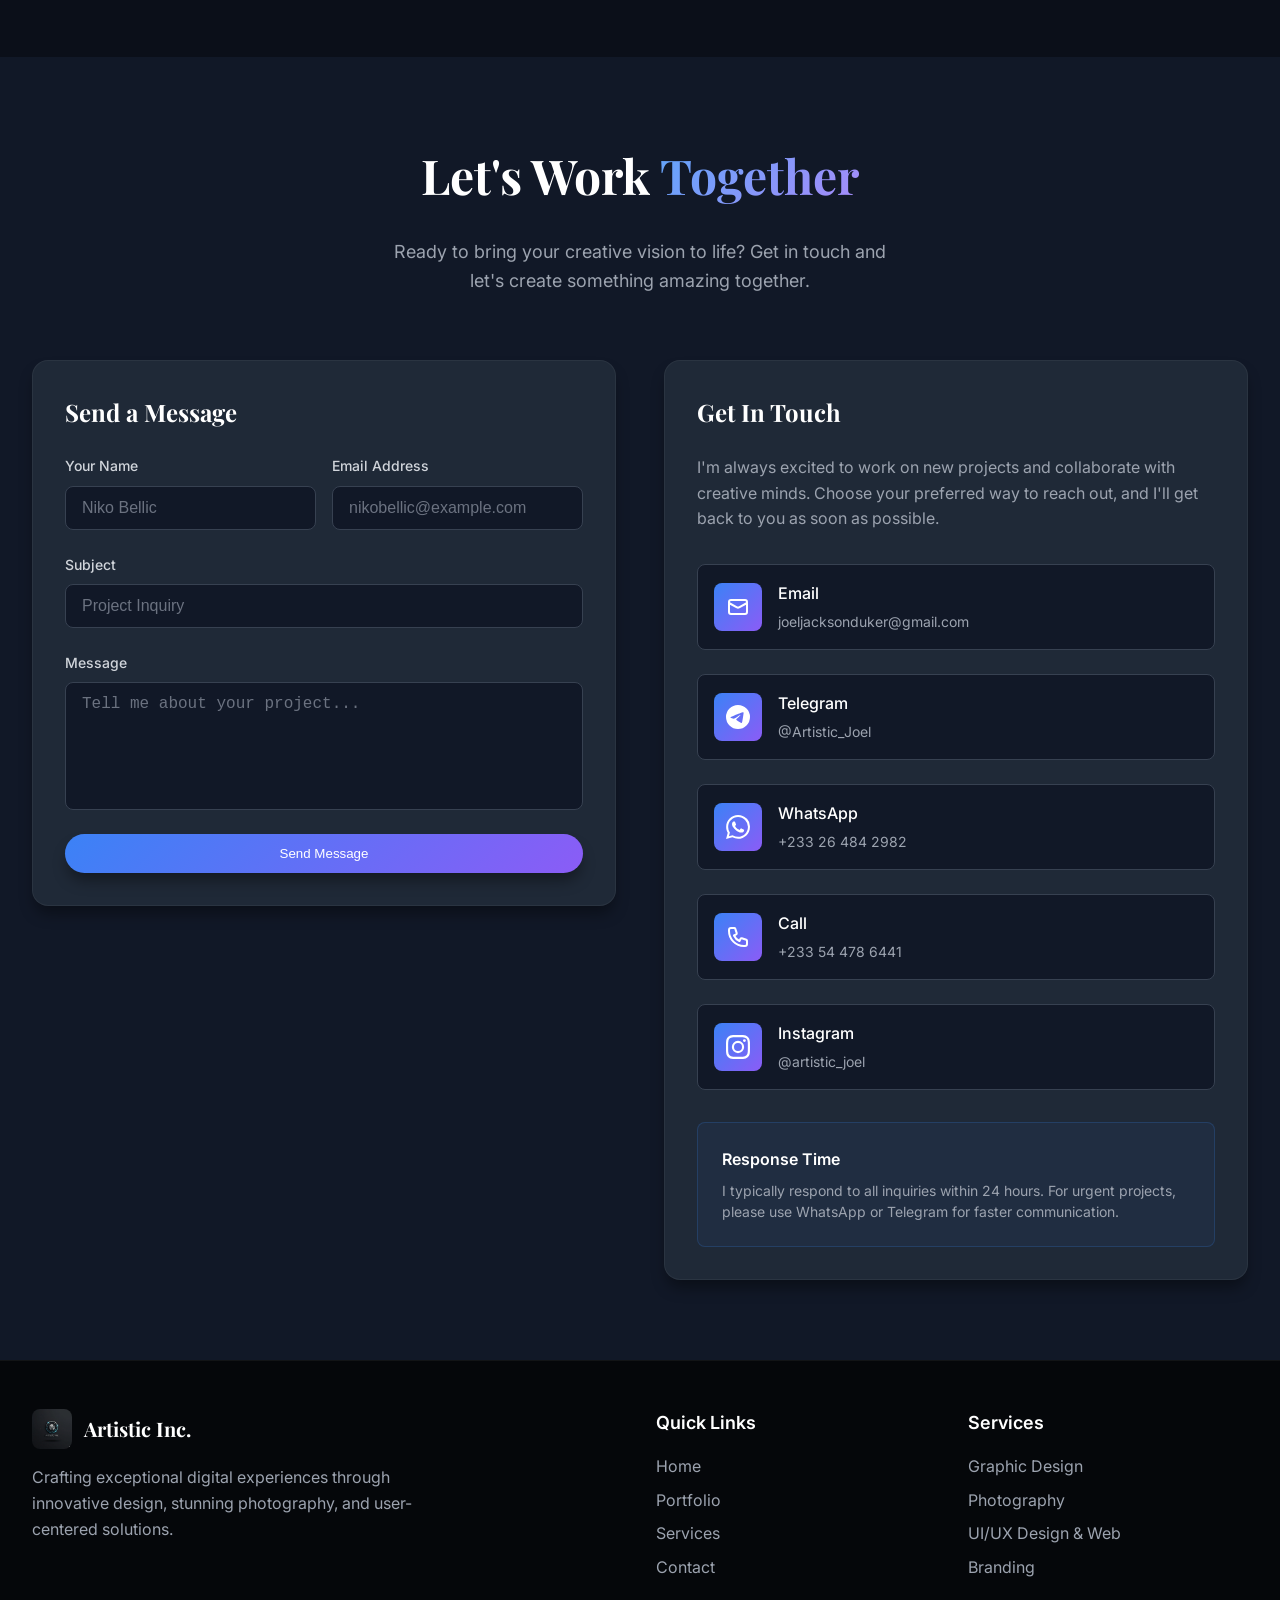
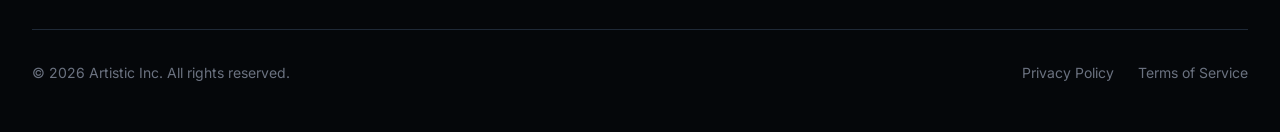
==== commit 7ff76356: "Add 20 more pieces, and let one project hold several images The batch was mostly variants of the sam" ====
--- a/index.html
+++ b/index.html
@@ -512,6 +512,76 @@
                     </div>
                 </div>
 
+                <div class="portfolio-item" data-category="ui-ux">
+                    <div class="portfolio-image">
+                        <img src="assets/img/work/quick-zone-employment-website.jpg" alt="Quick Zone Employment Africa website design by Artistic Inc., Accra" loading="lazy" decoding="async">
+                        <div class="portfolio-overlay">
+                            <button class="portfolio-btn">View Details</button>
+                        </div>
+                        <div class="portfolio-badge">UI/UX Design</div>
+                    </div>
+                    <div class="portfolio-content">
+                        <h3 class="portfolio-title">Quick Zone Employment Africa</h3>
+                        <p class="portfolio-description">Website for a job creation and youth empowerment programme</p>
+                    </div>
+                </div>
+
+                <div class="portfolio-item" data-category="ui-ux" data-gallery="assets/img/work/special-needs-website-alt.jpg">
+                    <div class="portfolio-image">
+                        <img src="assets/img/work/special-needs-website.jpg" alt="Empowering Abilities special needs support website design by Artistic Inc., Accra" loading="lazy" decoding="async">
+                        <div class="portfolio-overlay">
+                            <button class="portfolio-btn">View Details</button>
+                        </div>
+                        <div class="portfolio-badge">UI/UX Design</div>
+                    </div>
+                    <div class="portfolio-content">
+                        <h3 class="portfolio-title">Empowering Abilities</h3>
+                        <p class="portfolio-description">Website for a special needs support community</p>
+                    </div>
+                </div>
+
+                <div class="portfolio-item" data-category="ui-ux" data-gallery="assets/img/work/lms-certificate-dark.jpg">
+                    <div class="portfolio-image">
+                        <img src="assets/img/work/lms-certificate-light.jpg" alt="Course completion certificate interface design by Artistic Inc., Accra" loading="lazy" decoding="async">
+                        <div class="portfolio-overlay">
+                            <button class="portfolio-btn">View Details</button>
+                        </div>
+                        <div class="portfolio-badge">UI/UX Design</div>
+                    </div>
+                    <div class="portfolio-content">
+                        <h3 class="portfolio-title">Course Certificate</h3>
+                        <p class="portfolio-description">Certificate screen from a learning platform, in light and dark themes</p>
+                    </div>
+                </div>
+
+                <div class="portfolio-item" data-category="logos" data-gallery="assets/img/work/quick-zone-logo-cyan.jpg|assets/img/work/quick-zone-logo-green.jpg">
+                    <div class="portfolio-image">
+                        <img src="assets/img/work/quick-zone-logo-orange.jpg" alt="The Quick Zone Project logo design by Artistic Inc., Accra" loading="lazy" decoding="async">
+                        <div class="portfolio-overlay">
+                            <button class="portfolio-btn">View Details</button>
+                        </div>
+                        <div class="portfolio-badge">Logos &amp; Branding</div>
+                    </div>
+                    <div class="portfolio-content">
+                        <h3 class="portfolio-title">The Quick Zone Project</h3>
+                        <p class="portfolio-description">Logo for a job creation programme, in three colourways</p>
+                    </div>
+                </div>
+
+                <div class="portfolio-item" data-category="logos" data-gallery="assets/img/work/one-district-logo-grey.jpg">
+                    <div class="portfolio-image">
+                        <img src="assets/img/work/one-district-logo-gold.jpg" alt="One District Photography logo design by Artistic Inc., Accra" loading="lazy" decoding="async">
+                        <div class="portfolio-overlay">
+                            <button class="portfolio-btn">View Details</button>
+                        </div>
+                        <div class="portfolio-badge">Logos &amp; Branding</div>
+                    </div>
+                    <div class="portfolio-content">
+                        <h3 class="portfolio-title">One District Photography</h3>
+                        <p class="portfolio-description">Camera-mark logo for a photography studio, gold and mono versions</p>
+                    </div>
+                </div>
+
                 <div class="portfolio-item" data-category="flyers">
                     <div class="portfolio-image">
                         <img src="assets/img/FAAB Systems Flyer - 15.jpg" alt="FAAB Systems flyer design series - print and digital graphic design by Artistic Inc." loading="lazy" decoding="async">
@@ -543,7 +613,7 @@
                     </div>
                 </div>
 
-                <div class="portfolio-item" data-category="flyers">
+                <div class="portfolio-item" data-gallery="assets/img/work/artistic-inc-brand-ad-maroon.jpg" data-category="flyers">
                     <div class="portfolio-image">
                         <img src="assets/img/work/artistic-inc-brand-ad-blue.jpg" alt="Artistic Inc. studio promotion flyer - graphic design by Joel Duker, Accra" loading="lazy" decoding="async">
                         <div class="portfolio-overlay">
@@ -553,7 +623,7 @@
                     </div>
                     <div class="portfolio-content">
                         <h3 class="portfolio-title">Studio Promotion</h3>
-                        <p class="portfolio-description">Promotional flyer for the studio itself</p>
+                        <p class="portfolio-description">Promotional flyer for the studio itself, in two colourways</p>
                     </div>
                 </div>
 
@@ -599,7 +669,7 @@
                     </div>
                 </div>
 
-                <div class="portfolio-item" data-category="logos">
+                <div class="portfolio-item" data-gallery="assets/img/work/artistic-gaming-logo-teal.jpg" data-category="logos">
                     <div class="portfolio-image">
                         <img src="assets/img/work/artistic-gaming-logo-neon.jpg" alt="Artistic Gaming logo design in neon pink and cyan by Artistic Inc., Accra" loading="lazy" decoding="async">
                         <div class="portfolio-overlay">
@@ -609,7 +679,7 @@
                     </div>
                     <div class="portfolio-content">
                         <h3 class="portfolio-title">Artistic Gaming</h3>
-                        <p class="portfolio-description">Logo for a gaming brand, controller and brush combined</p>
+                        <p class="portfolio-description">Logo for a gaming brand, in two directions</p>
                     </div>
                 </div>
 
@@ -627,6 +697,20 @@
                     </div>
                 </div>
 
+                <div class="portfolio-item" data-category="photography">
+                    <div class="portfolio-image">
+                        <img src="assets/img/work/outdoor-function-guests.jpg" alt="Guests at an outdoor function in Accra, Ghana, by Joel Duker for One District Photography" loading="lazy" decoding="async">
+                        <div class="portfolio-overlay">
+                            <button class="portfolio-btn">View Details</button>
+                        </div>
+                        <div class="portfolio-badge">Photography</div>
+                    </div>
+                    <div class="portfolio-content">
+                        <h3 class="portfolio-title">Event Guests</h3>
+                        <p class="portfolio-description">Guests at an outdoor function, shot for One District Photography</p>
+                    </div>
+                </div>
+
                 <div class="portfolio-item" data-category="flyers">
                     <div class="portfolio-image">
                         <img src="assets/img/work/traditional-marriage-invitation.jpg" alt="Traditional marriage ceremony invitation design with QR code by Artistic Inc., Accra" loading="lazy" decoding="async">
@@ -669,6 +753,20 @@
                     </div>
                 </div>
 
+                <div class="portfolio-item" data-category="photography" data-gallery="assets/img/work/tema-festival-health-walk-2.jpg|assets/img/work/tema-festival-health-walk-3.jpg">
+                    <div class="portfolio-image">
+                        <img src="assets/img/work/tema-festival-health-walk-1.jpg" alt="Tema annual festival health walk photography, Ghana, by Joel Duker for One District Photography" loading="lazy" decoding="async">
+                        <div class="portfolio-overlay">
+                            <button class="portfolio-btn">View Details</button>
+                        </div>
+                        <div class="portfolio-badge">Photography</div>
+                    </div>
+                    <div class="portfolio-content">
+                        <h3 class="portfolio-title">Tema Annual Festival</h3>
+                        <p class="portfolio-description">Health walk coverage at the Tema annual festival, shot for One District Photography</p>
+                    </div>
+                </div>
+
                 <div class="portfolio-item" data-category="flyers">
                     <div class="portfolio-image">
                         <img src="assets/img/work/anncols-fashion-flyer.jpg" alt="Anncol's Fashion beading and tailoring services flyer by Artistic Inc., Accra" loading="lazy" decoding="async">
@@ -685,6 +783,20 @@
 
                 <div class="portfolio-item" data-category="photography">
                     <div class="portfolio-image">
+                        <img src="assets/img/work/portrait-red-floral.jpg" alt="Outdoor fashion portrait photography in Accra, Ghana, by Joel Duker for One District Photography" loading="lazy" decoding="async">
+                        <div class="portfolio-overlay">
+                            <button class="portfolio-btn">View Details</button>
+                        </div>
+                        <div class="portfolio-badge">Photography</div>
+                    </div>
+                    <div class="portfolio-content">
+                        <h3 class="portfolio-title">Fashion Portrait</h3>
+                        <p class="portfolio-description">Outdoor fashion portrait, shot for One District Photography</p>
+                    </div>
+                </div>
+
+                <div class="portfolio-item" data-category="photography">
+                    <div class="portfolio-image">
                         <img src="assets/img/work/outdoor-portrait-session.jpg" alt="Outdoor portrait photography in Accra, Ghana by Joel Duker for One District Photography" loading="lazy" decoding="async">
                         <div class="portfolio-overlay">
                             <button class="portfolio-btn">View Details</button>
@@ -697,20 +809,6 @@
                     </div>
                 </div>
 
-                <div class="portfolio-item" data-category="logos">
-                    <div class="portfolio-image">
-                        <img src="assets/img/work/artistic-gaming-logo-teal.jpg" alt="Artistic Gaming alternate logo direction in teal and navy by Artistic Inc., Accra" loading="lazy" decoding="async">
-                        <div class="portfolio-overlay">
-                            <button class="portfolio-btn">View Details</button>
-                        </div>
-                        <div class="portfolio-badge">Logos &amp; Branding</div>
-                    </div>
-                    <div class="portfolio-content">
-                        <h3 class="portfolio-title">Artistic Gaming &mdash; Alternate</h3>
-                        <p class="portfolio-description">A second direction for the same gaming brand</p>
-                    </div>
-                </div>
-
                 <div class="portfolio-item" data-category="flyers">
                     <div class="portfolio-image">
                         <img src="assets/img/work/prettyniel-data-bundles-flyer.jpg" alt="PrettyNiel Hub data bundle price list flyer by Artistic Inc., Accra" loading="lazy" decoding="async">
@@ -725,6 +823,20 @@
                     </div>
                 </div>
 
+                <div class="portfolio-item" data-category="photography">
+                    <div class="portfolio-image">
+                        <img src="assets/img/work/portrait-locs.jpg" alt="Close-up portrait photography in Accra, Ghana, by Joel Duker for One District Photography" loading="lazy" decoding="async">
+                        <div class="portfolio-overlay">
+                            <button class="portfolio-btn">View Details</button>
+                        </div>
+                        <div class="portfolio-badge">Photography</div>
+                    </div>
+                    <div class="portfolio-content">
+                        <h3 class="portfolio-title">Close Portrait</h3>
+                        <p class="portfolio-description">Close portrait on location, shot for One District Photography</p>
+                    </div>
+                </div>
+
                 <div class="portfolio-item" data-category="flyers">
                     <div class="portfolio-image">
                         <img src="assets/img/work/kente-sash-sale-flyer.jpg" alt="Kente sash sale flyer design for a Kumasi seller by Artistic Inc." loading="lazy" decoding="async">
@@ -739,6 +851,20 @@
                     </div>
                 </div>
 
+                <div class="portfolio-item" data-category="photography">
+                    <div class="portfolio-image">
+                        <img src="assets/img/work/portrait-kente-beads.jpg" alt="Portrait in kente cloth and traditional beads, Accra Ghana, by Joel Duker for One District Photography" loading="lazy" decoding="async">
+                        <div class="portfolio-overlay">
+                            <button class="portfolio-btn">View Details</button>
+                        </div>
+                        <div class="portfolio-badge">Photography</div>
+                    </div>
+                    <div class="portfolio-content">
+                        <h3 class="portfolio-title">Kente Portrait</h3>
+                        <p class="portfolio-description">Portrait in kente and traditional beads, shot for One District Photography</p>
+                    </div>
+                </div>
+
                 <div class="portfolio-item" data-category="flyers">
                     <div class="portfolio-image">
                         <img src="assets/img/work/faab-systems-hiring-app-developer.jpg" alt="FAAB Systems mobile app developer recruitment flyer by Artistic Inc., Accra" loading="lazy" decoding="async">
@@ -753,6 +879,20 @@
                     </div>
                 </div>
 
+                <div class="portfolio-item" data-category="photography">
+                    <div class="portfolio-image">
+                        <img src="assets/img/work/portrait-face-paint.jpg" alt="Character portrait with face paint, Accra Ghana, by Joel Duker for One District Photography" loading="lazy" decoding="async">
+                        <div class="portfolio-overlay">
+                            <button class="portfolio-btn">View Details</button>
+                        </div>
+                        <div class="portfolio-badge">Photography</div>
+                    </div>
+                    <div class="portfolio-content">
+                        <h3 class="portfolio-title">Character Portrait</h3>
+                        <p class="portfolio-description">Face paint portrait, shot for One District Photography</p>
+                    </div>
+                </div>
+
                 <div class="portfolio-item" data-category="flyers">
                     <div class="portfolio-image">
                         <img src="assets/img/work/thanksgiving-service-flyer.jpg" alt="Church thanksgiving service flyer design by Artistic Inc., Accra" loading="lazy" decoding="async">
@@ -767,6 +907,20 @@
                     </div>
                 </div>
 
+                <div class="portfolio-item" data-category="photography">
+                    <div class="portfolio-image">
+                        <img src="assets/img/work/cultural-drummers.jpg" alt="Traditional Ghanaian drummers at a ceremony, by Joel Duker for One District Photography" loading="lazy" decoding="async">
+                        <div class="portfolio-overlay">
+                            <button class="portfolio-btn">View Details</button>
+                        </div>
+                        <div class="portfolio-badge">Photography</div>
+                    </div>
+                    <div class="portfolio-content">
+                        <h3 class="portfolio-title">Cultural Drummers</h3>
+                        <p class="portfolio-description">Traditional drummers at a ceremony, shot for One District Photography</p>
+                    </div>
+                </div>
+
                 <div class="portfolio-item" data-category="flyers">
                     <div class="portfolio-image">
                         <img src="assets/img/work/faab-systems-hiring-marketer.jpg" alt="FAAB Systems marketer recruitment flyer by Artistic Inc., Accra" loading="lazy" decoding="async">
@@ -781,35 +935,19 @@
                     </div>
                 </div>
 
-                <div class="portfolio-item" data-category="flyers">
-                    <div class="portfolio-image">
-                        <img src="assets/img/work/artistic-inc-brand-ad-maroon.jpg" alt="Artistic Inc. studio promotion flyer in maroon - graphic design by Joel Duker, Accra" loading="lazy" decoding="async">
-                        <div class="portfolio-overlay">
-                            <button class="portfolio-btn">View Details</button>
-                        </div>
-                        <div class="portfolio-badge">Flyers &amp; Print</div>
-                    </div>
-                    <div class="portfolio-content">
-                        <h3 class="portfolio-title">Studio Promotion &mdash; Alternate</h3>
-                        <p class="portfolio-description">A second colourway of the studio promotion</p>
-                    </div>
-                </div>
-            </div>
-        </div>
-    </section>
-
-    <!-- NEW: Creative Journey (Timeline) Section -->
-    <section id="journey" class="journey-section">
-        <div class="section-container">
-            <div class="section-header">
-                <span style="color: #9ca3af; font-size: 0.9rem; text-transform: uppercase; letter-spacing: 2px;">Experience & Journey</span>
-                <h2 class="section-title" style="margin-top: 0.5rem;">
-                    My Creative <span class="text-gradient">Path</span>
-                </h2>
-                <p class="section-description">
-                    Building modern applications, brand identities, and premium digital experiences.
-                </p>
-            </div>
+                <div class="portfolio-item" data-category="photography">
+                    <div class="portfolio-image">
+                        <img src="assets/img/work/outdoor-party-children.jpg" alt="Outdoor family celebration photography in Accra, Ghana, by Joel Duker for One District Photography" loading="lazy" decoding="async">
+                        <div class="portfolio-overlay">
+                            <button class="portfolio-btn">View Details</button>
+                        </div>
+                        <div class="portfolio-badge">Photography</div>
+                    </div>
+                    <div class="portfolio-content">
+                        <h3 class="portfolio-title">Family Celebration</h3>
+                        <p class="portfolio-description">Outdoor family celebration, shot for One District Photography</p>
+                    </div>
+                </div>
 
             <div class="timeline">
                 <!-- Timeline Item 1 -->
--- a/css/style.css
+++ b/css/style.css
@@ -2015,3 +2015,28 @@
 .portfolio-item:focus-within .portfolio-overlay { opacity: 1; }
 .portfolio-item .portfolio-image { cursor: pointer; }
 .portfolio-item:focus-within { outline: 2px solid #60a5fa; outline-offset: 3px; border-radius: 0.5rem; }
+
+/* Extra views of a project inside the detail panel */
+.pv-thumbs { display: flex; flex-wrap: wrap; gap: 0.5rem; }
+
+.pv-thumb {
+    width: 56px;
+    height: 56px;
+    padding: 0;
+    border: 1px solid rgba(255, 255, 255, 0.14);
+    border-radius: 0.4rem;
+    overflow: hidden;
+    background: #0b0f19;
+    cursor: pointer;
+    transition: border-color 0.2s ease, transform 0.2s ease;
+}
+
+.pv-thumb img { width: 100%; height: 100%; object-fit: cover; display: block; }
+.pv-thumb:hover { transform: translateY(-2px); border-color: #60a5fa; }
+.pv-thumb.is-current { border-color: #60a5fa; box-shadow: 0 0 0 1px #60a5fa; }
+.pv-thumb:focus-visible { outline: 2px solid #60a5fa; outline-offset: 2px; }
+
+@media (prefers-reduced-motion: reduce) {
+    .pv-thumb { transition: none; }
+    .pv-thumb:hover { transform: none; }
+}
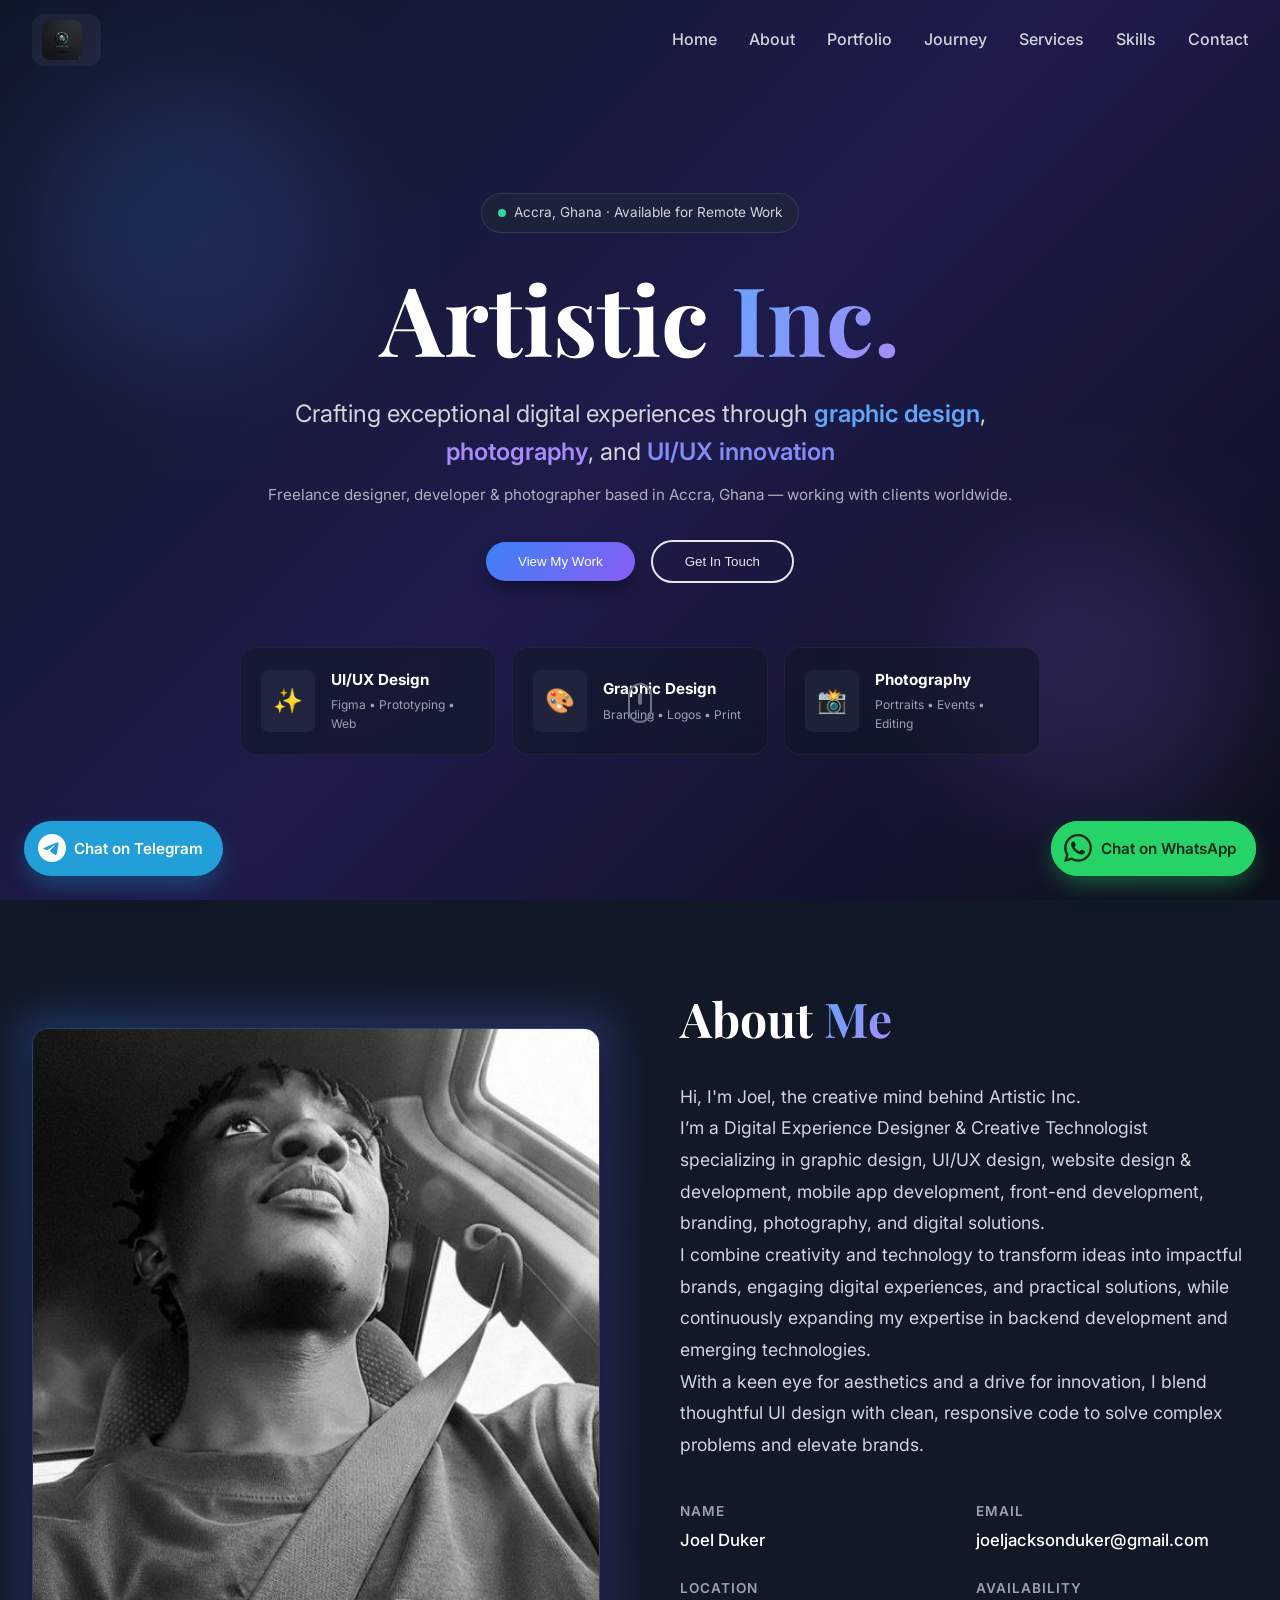
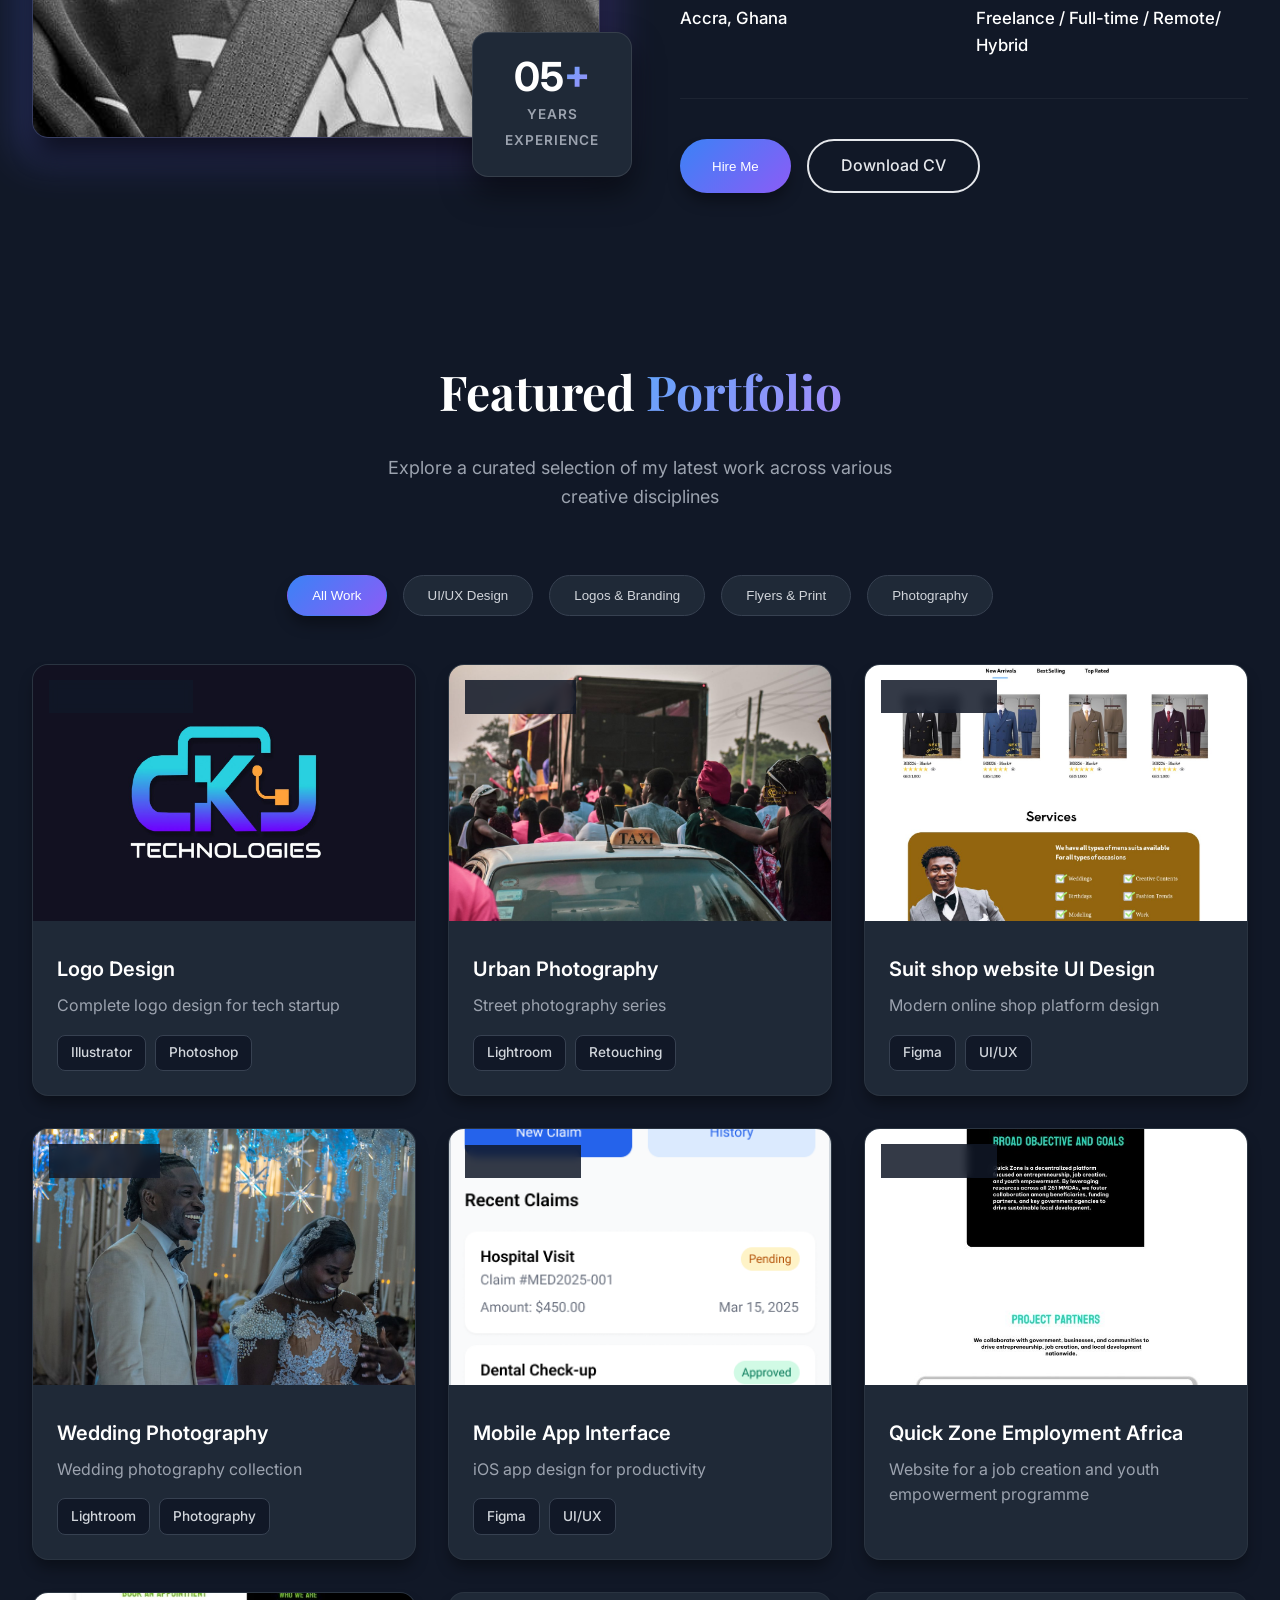
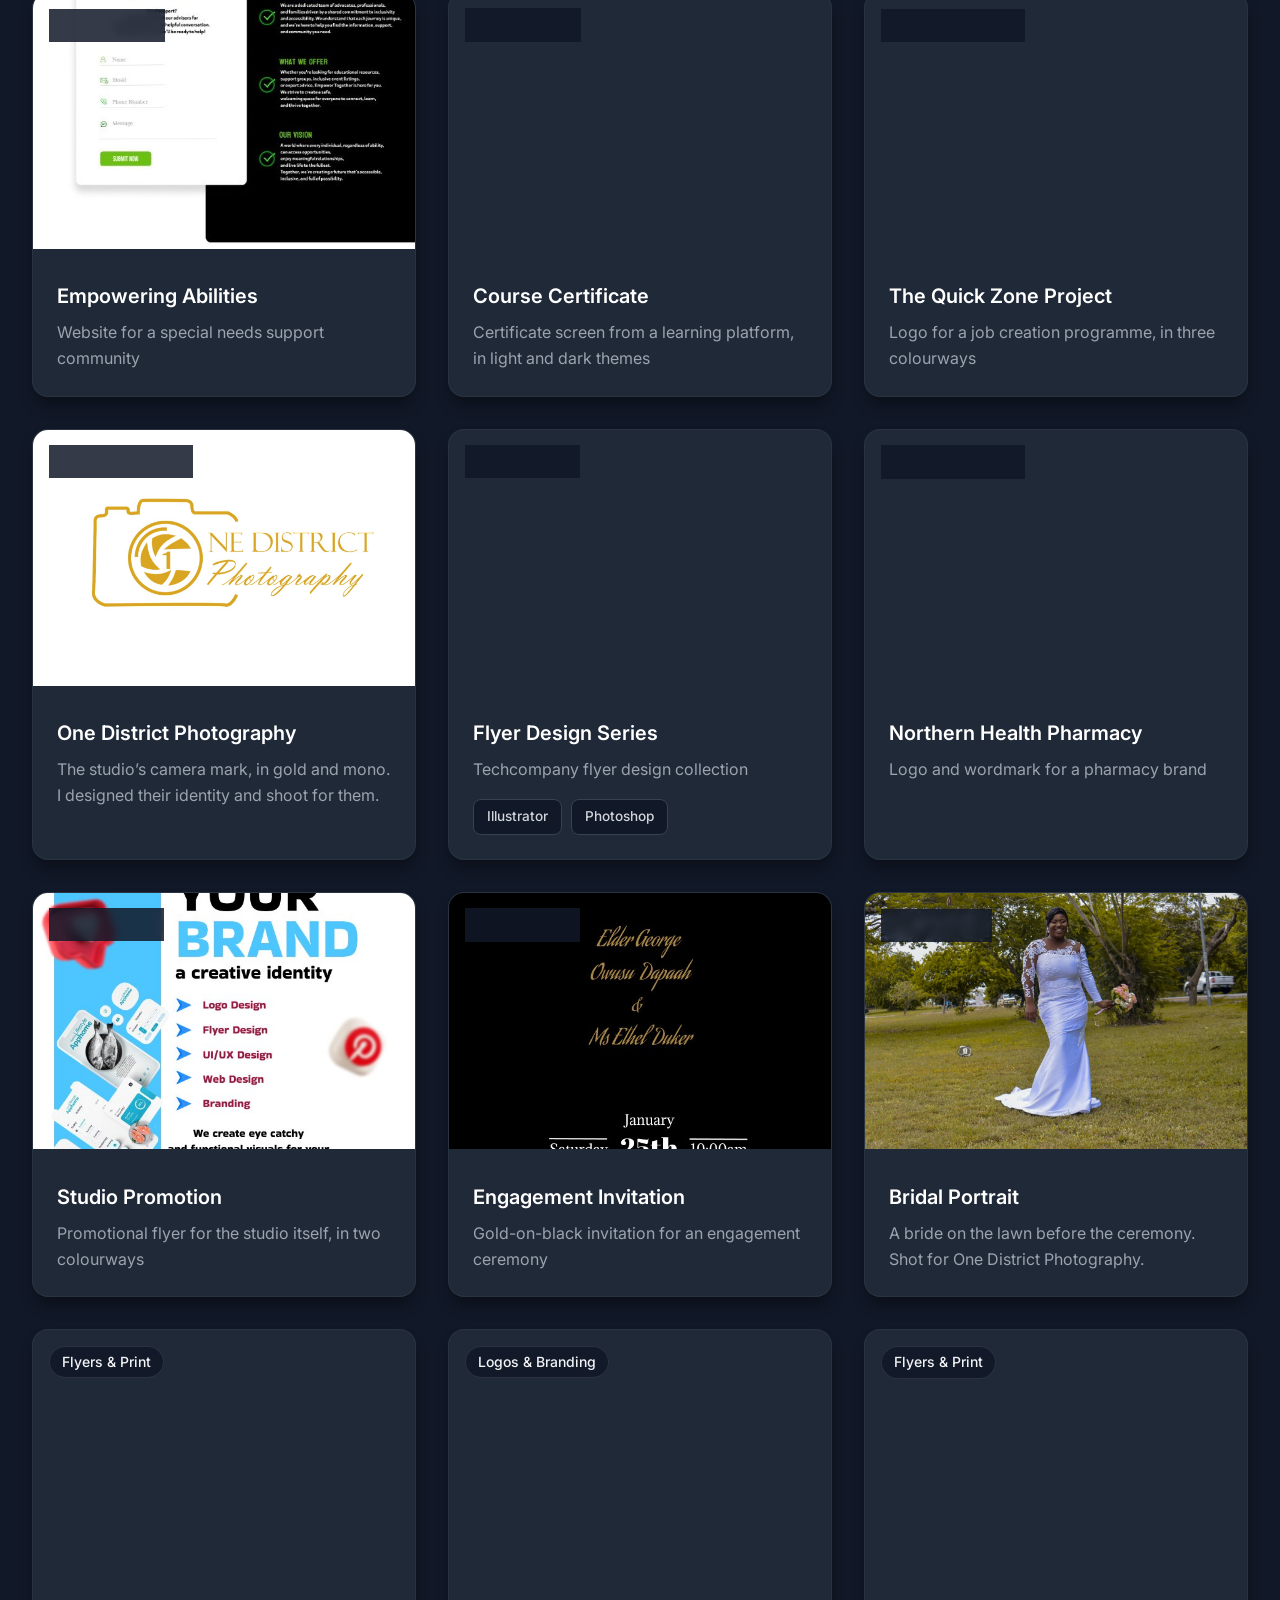
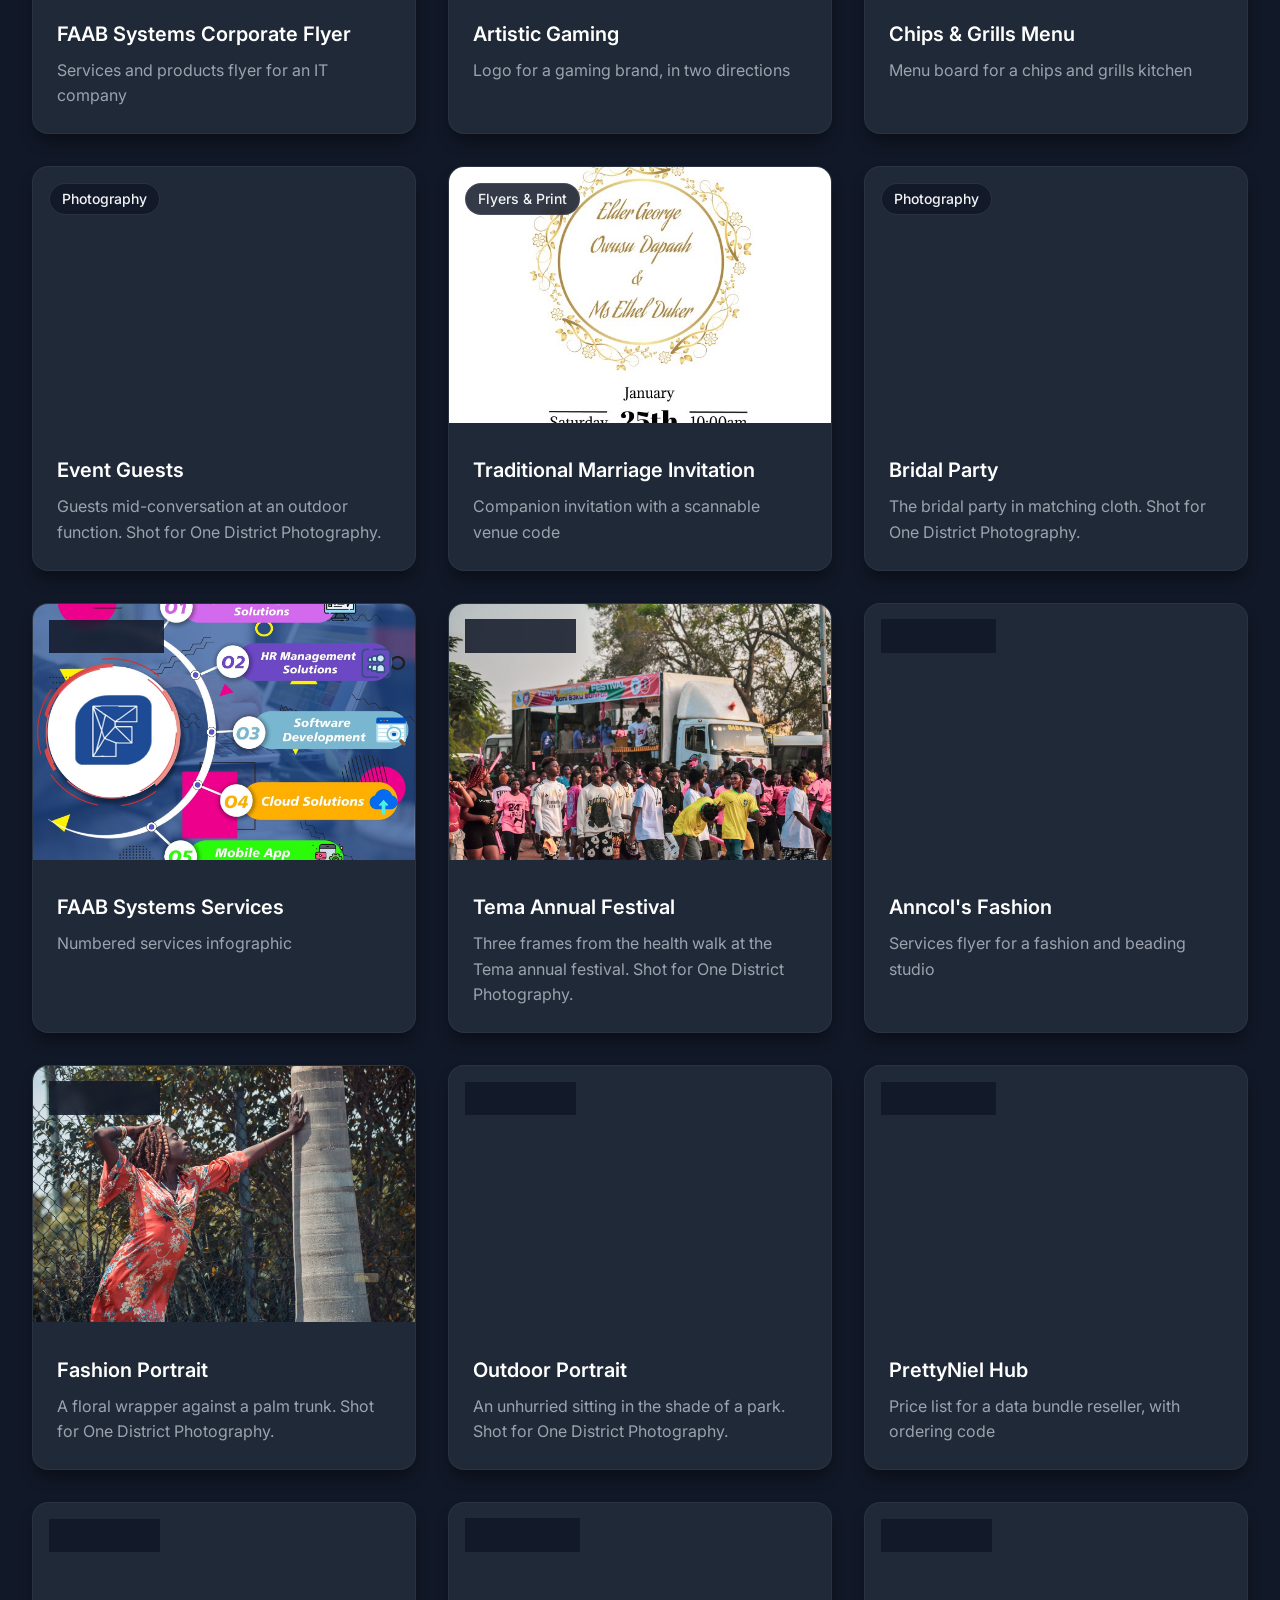
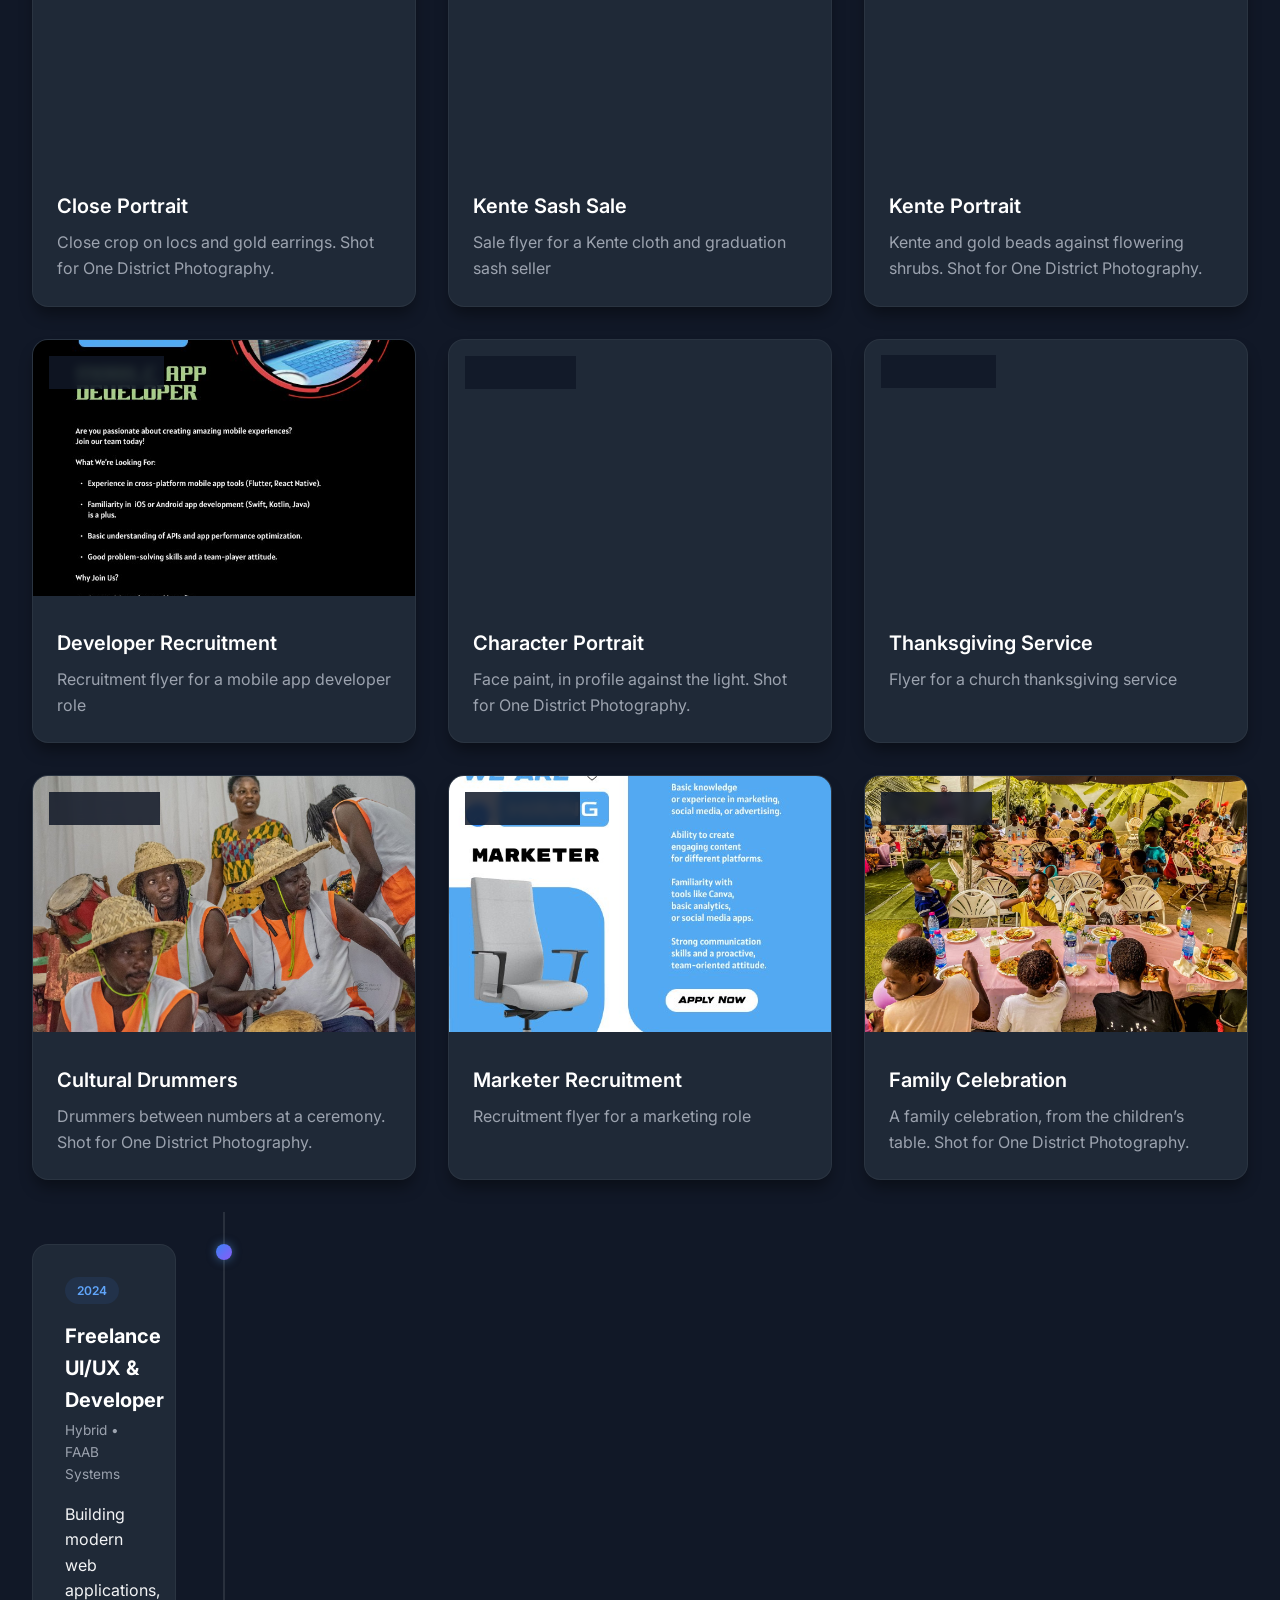
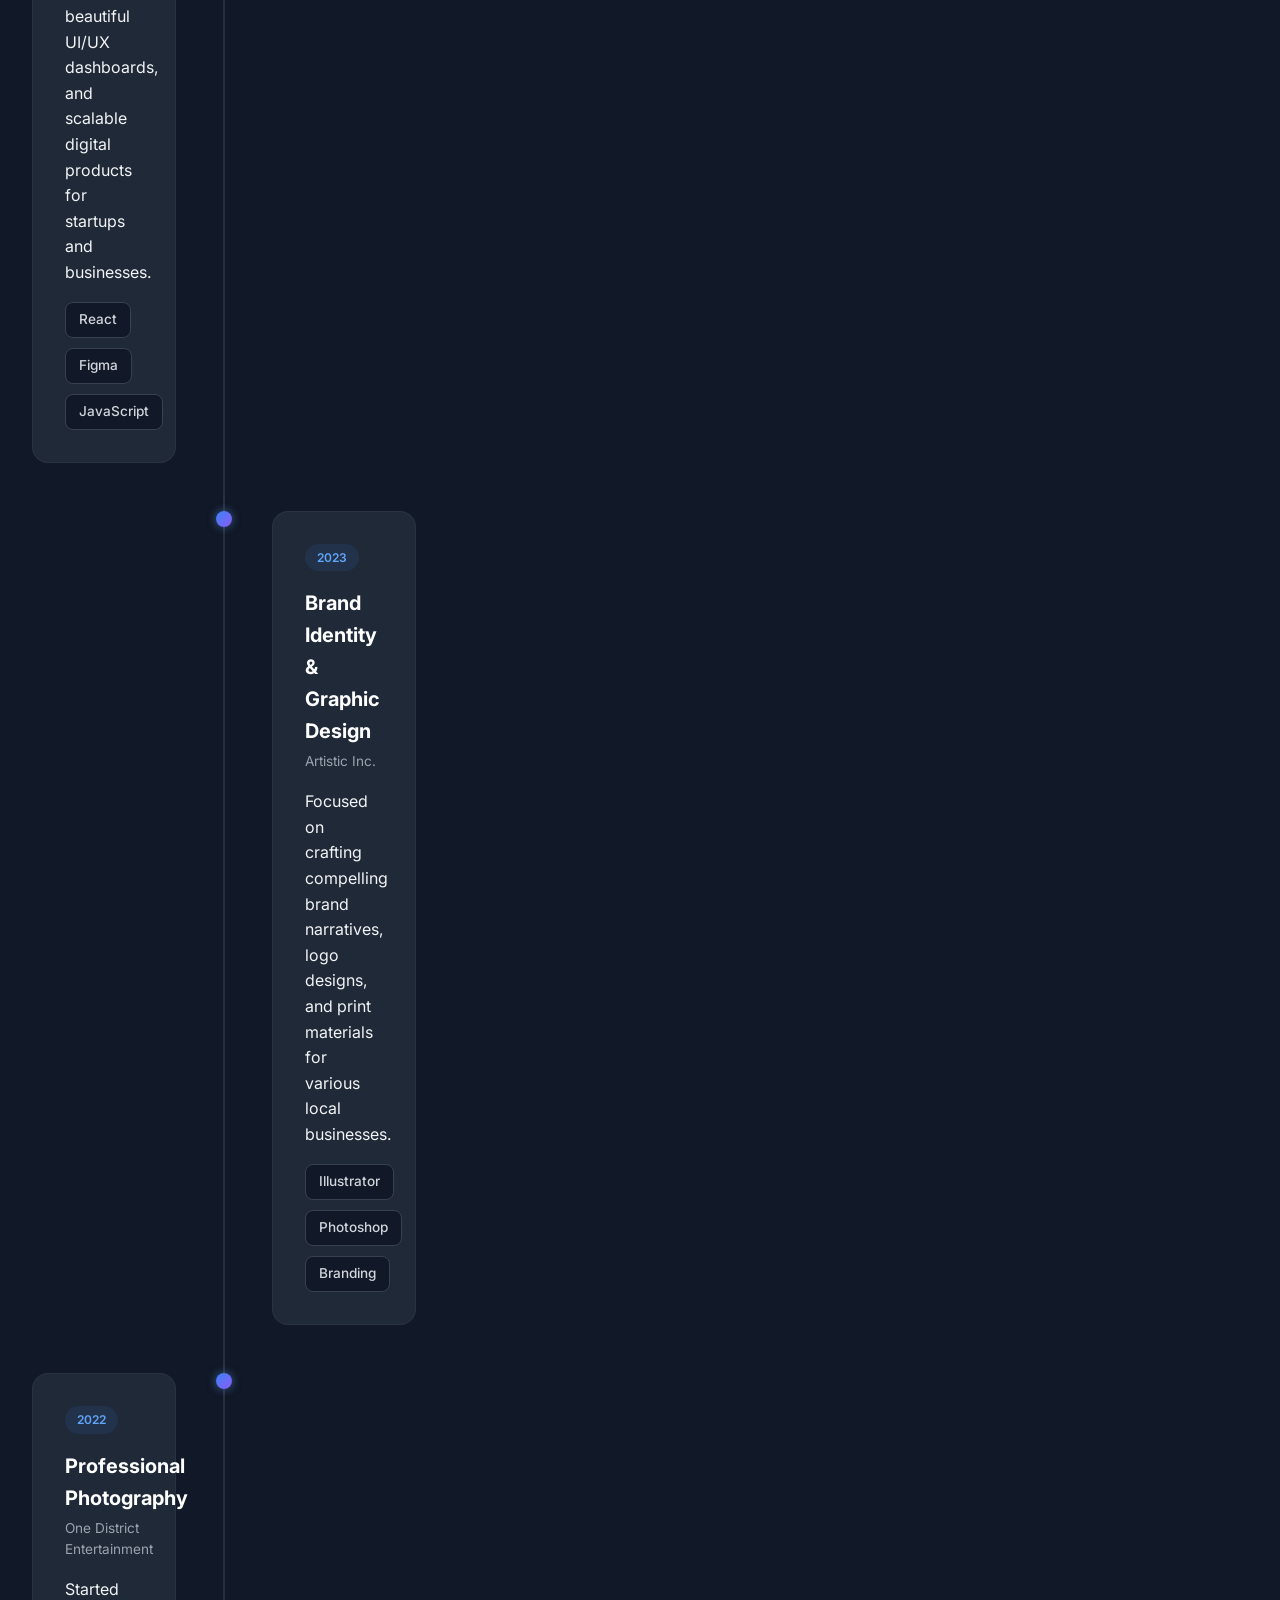
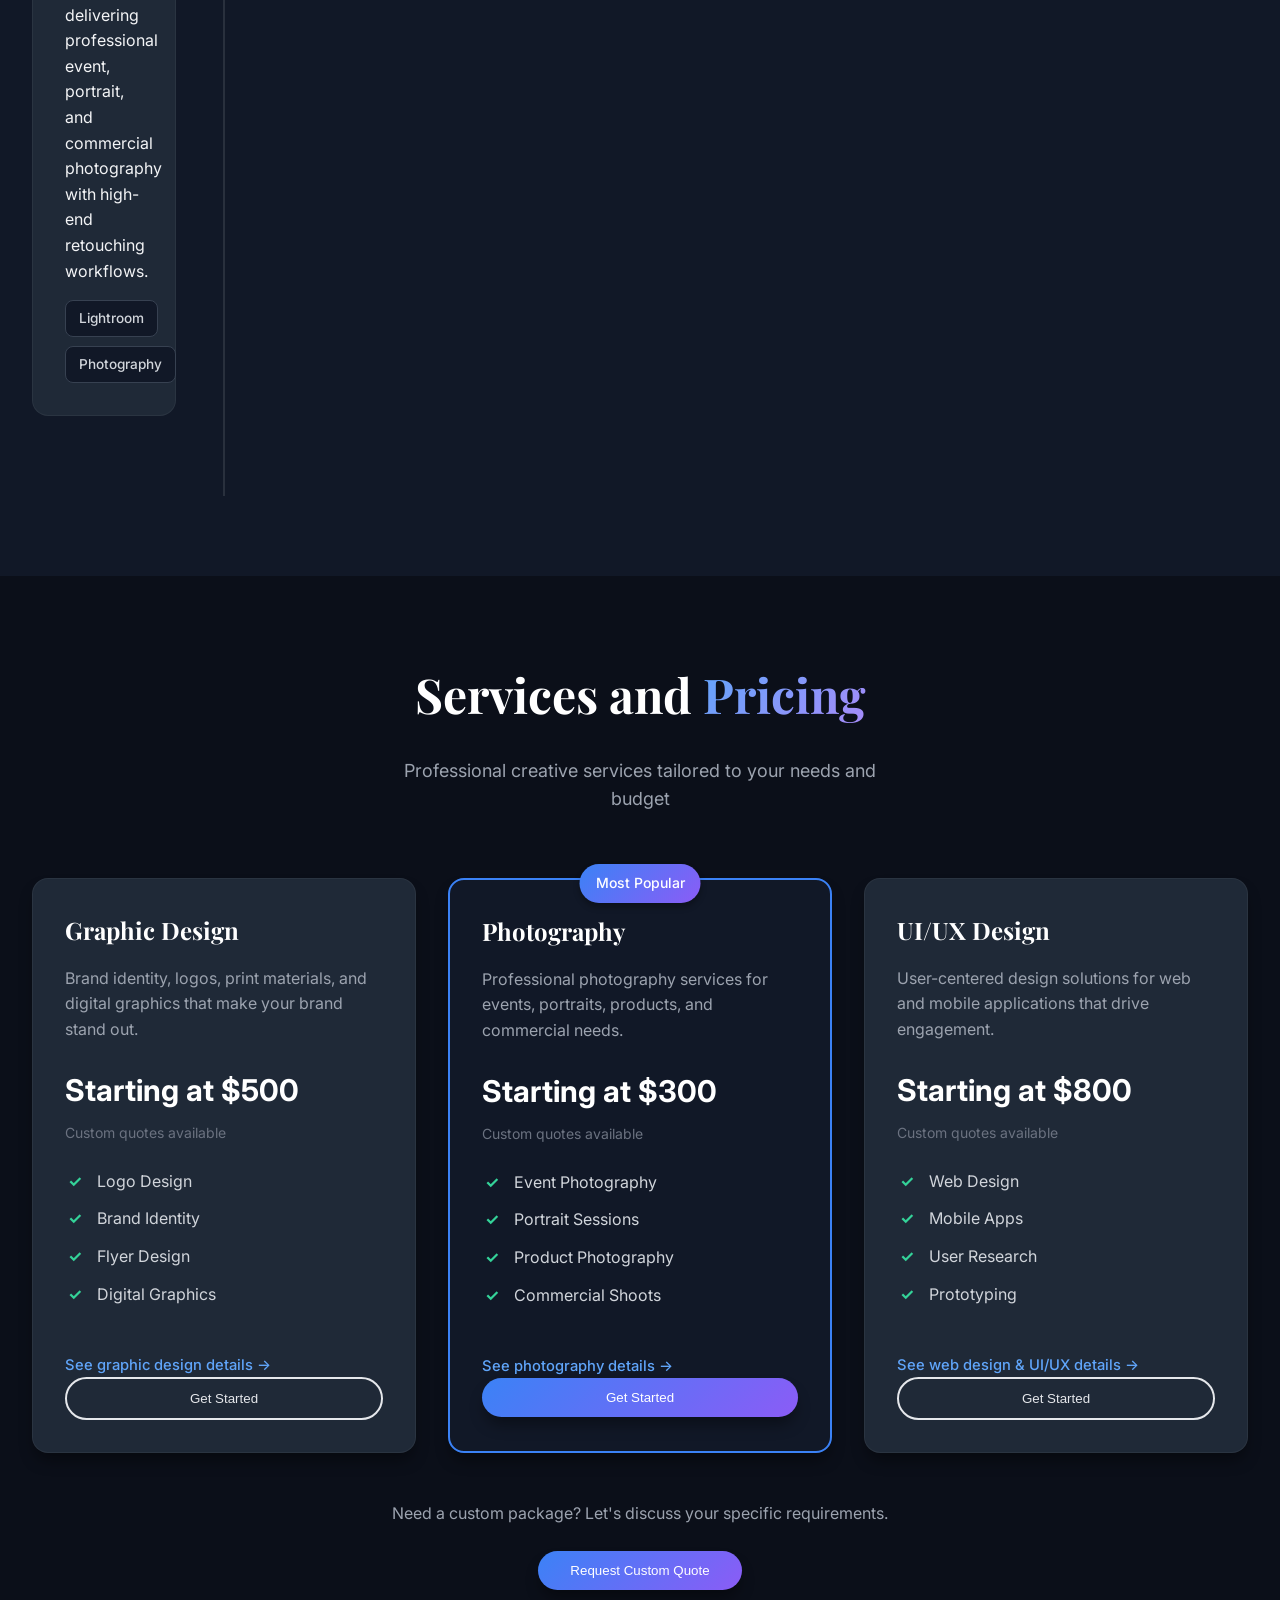
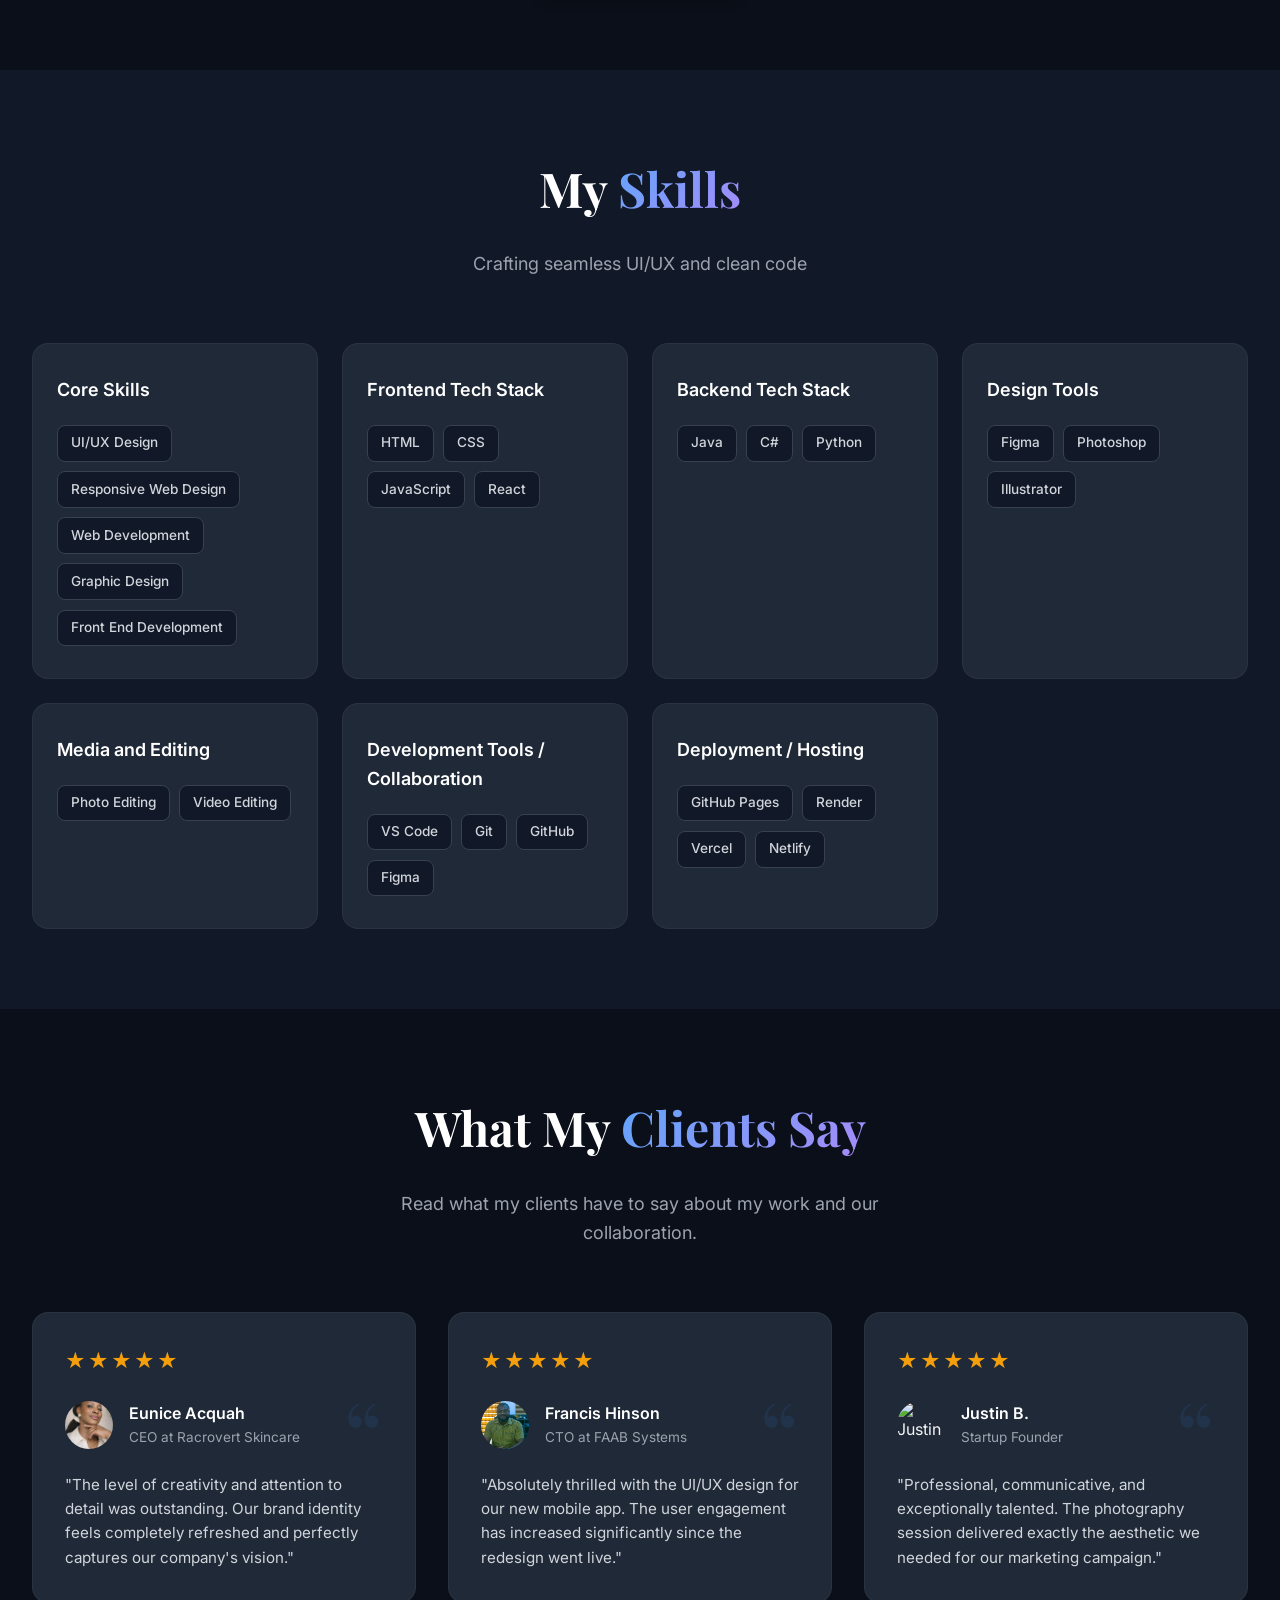
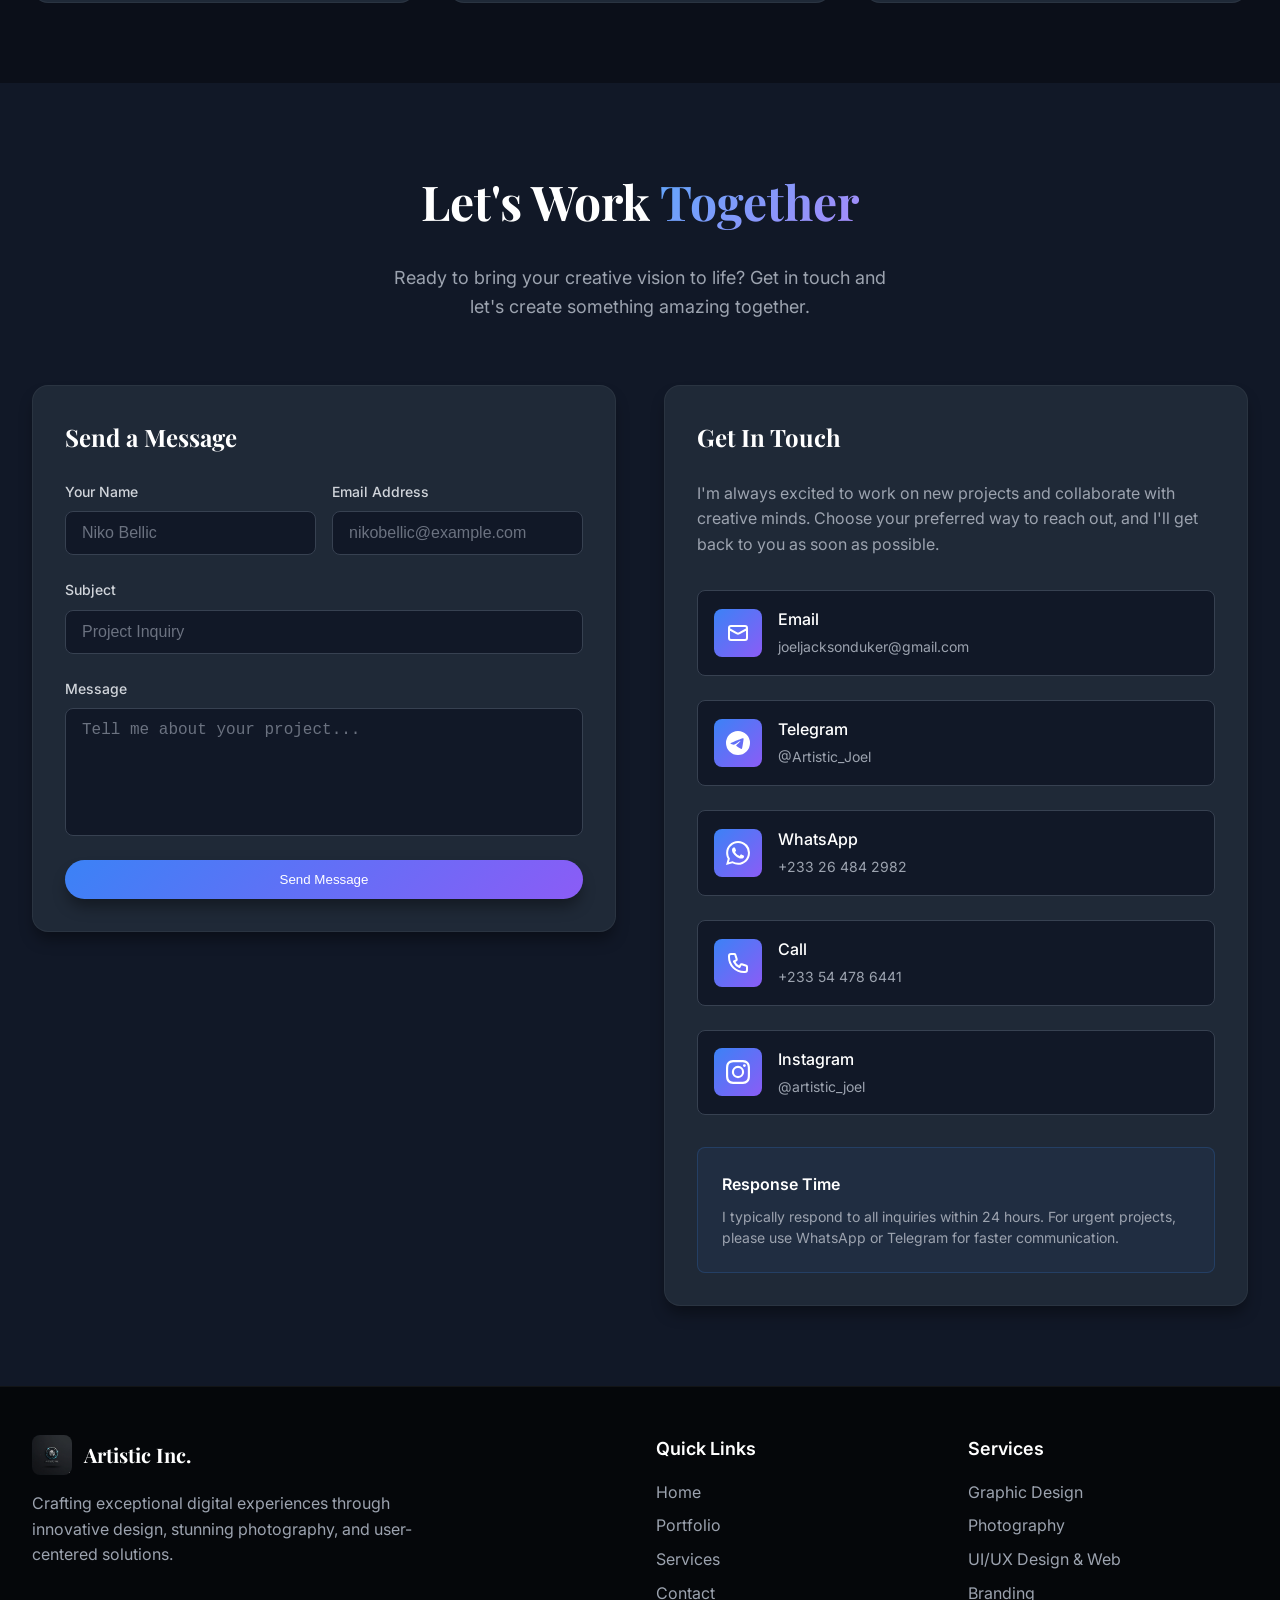
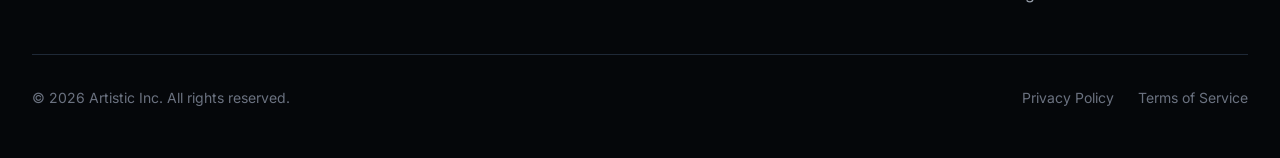
==== commit fc63efbc: "Rework the One District descriptions into one story Joel designed One District Photography's identit" ====
--- a/index.html
+++ b/index.html
@@ -578,7 +578,7 @@
                     </div>
                     <div class="portfolio-content">
                         <h3 class="portfolio-title">One District Photography</h3>
-                        <p class="portfolio-description">Camera-mark logo for a photography studio, gold and mono versions</p>
+                        <p class="portfolio-description">The studio&rsquo;s camera mark, in gold and mono. I designed their identity and shoot for them.</p>
                     </div>
                 </div>
 
@@ -651,7 +651,7 @@
                     </div>
                     <div class="portfolio-content">
                         <h3 class="portfolio-title">Bridal Portrait</h3>
-                        <p class="portfolio-description">Bridal portrait session, shot for One District Photography</p>
+                        <p class="portfolio-description">A bride on the lawn before the ceremony. Shot for One District Photography.</p>
                     </div>
                 </div>
 
@@ -707,7 +707,7 @@
                     </div>
                     <div class="portfolio-content">
                         <h3 class="portfolio-title">Event Guests</h3>
-                        <p class="portfolio-description">Guests at an outdoor function, shot for One District Photography</p>
+                        <p class="portfolio-description">Guests mid-conversation at an outdoor function. Shot for One District Photography.</p>
                     </div>
                 </div>
 
@@ -735,7 +735,7 @@
                     </div>
                     <div class="portfolio-content">
                         <h3 class="portfolio-title">Bridal Party</h3>
-                        <p class="portfolio-description">Bridal party portraits, shot for One District Photography</p>
+                        <p class="portfolio-description">The bridal party in matching cloth. Shot for One District Photography.</p>
                     </div>
                 </div>
 
@@ -763,7 +763,7 @@
                     </div>
                     <div class="portfolio-content">
                         <h3 class="portfolio-title">Tema Annual Festival</h3>
-                        <p class="portfolio-description">Health walk coverage at the Tema annual festival, shot for One District Photography</p>
+                        <p class="portfolio-description">Three frames from the health walk at the Tema annual festival. Shot for One District Photography.</p>
                     </div>
                 </div>
 
@@ -791,7 +791,7 @@
                     </div>
                     <div class="portfolio-content">
                         <h3 class="portfolio-title">Fashion Portrait</h3>
-                        <p class="portfolio-description">Outdoor fashion portrait, shot for One District Photography</p>
+                        <p class="portfolio-description">A floral wrapper against a palm trunk. Shot for One District Photography.</p>
                     </div>
                 </div>
 
@@ -805,7 +805,7 @@
                     </div>
                     <div class="portfolio-content">
                         <h3 class="portfolio-title">Outdoor Portrait</h3>
-                        <p class="portfolio-description">Outdoor portrait session, shot for One District Photography</p>
+                        <p class="portfolio-description">An unhurried sitting in the shade of a park. Shot for One District Photography.</p>
                     </div>
                 </div>
 
@@ -833,7 +833,7 @@
                     </div>
                     <div class="portfolio-content">
                         <h3 class="portfolio-title">Close Portrait</h3>
-                        <p class="portfolio-description">Close portrait on location, shot for One District Photography</p>
+                        <p class="portfolio-description">Close crop on locs and gold earrings. Shot for One District Photography.</p>
                     </div>
                 </div>
 
@@ -861,7 +861,7 @@
                     </div>
                     <div class="portfolio-content">
                         <h3 class="portfolio-title">Kente Portrait</h3>
-                        <p class="portfolio-description">Portrait in kente and traditional beads, shot for One District Photography</p>
+                        <p class="portfolio-description">Kente and gold beads against flowering shrubs. Shot for One District Photography.</p>
                     </div>
                 </div>
 
@@ -889,7 +889,7 @@
                     </div>
                     <div class="portfolio-content">
                         <h3 class="portfolio-title">Character Portrait</h3>
-                        <p class="portfolio-description">Face paint portrait, shot for One District Photography</p>
+                        <p class="portfolio-description">Face paint, in profile against the light. Shot for One District Photography.</p>
                     </div>
                 </div>
 
@@ -917,7 +917,7 @@
                     </div>
                     <div class="portfolio-content">
                         <h3 class="portfolio-title">Cultural Drummers</h3>
-                        <p class="portfolio-description">Traditional drummers at a ceremony, shot for One District Photography</p>
+                        <p class="portfolio-description">Drummers between numbers at a ceremony. Shot for One District Photography.</p>
                     </div>
                 </div>
 
@@ -945,7 +945,7 @@
                     </div>
                     <div class="portfolio-content">
                         <h3 class="portfolio-title">Family Celebration</h3>
-                        <p class="portfolio-description">Outdoor family celebration, shot for One District Photography</p>
+                        <p class="portfolio-description">A family celebration, from the children&rsquo;s table. Shot for One District Photography.</p>
                     </div>
                 </div>
 
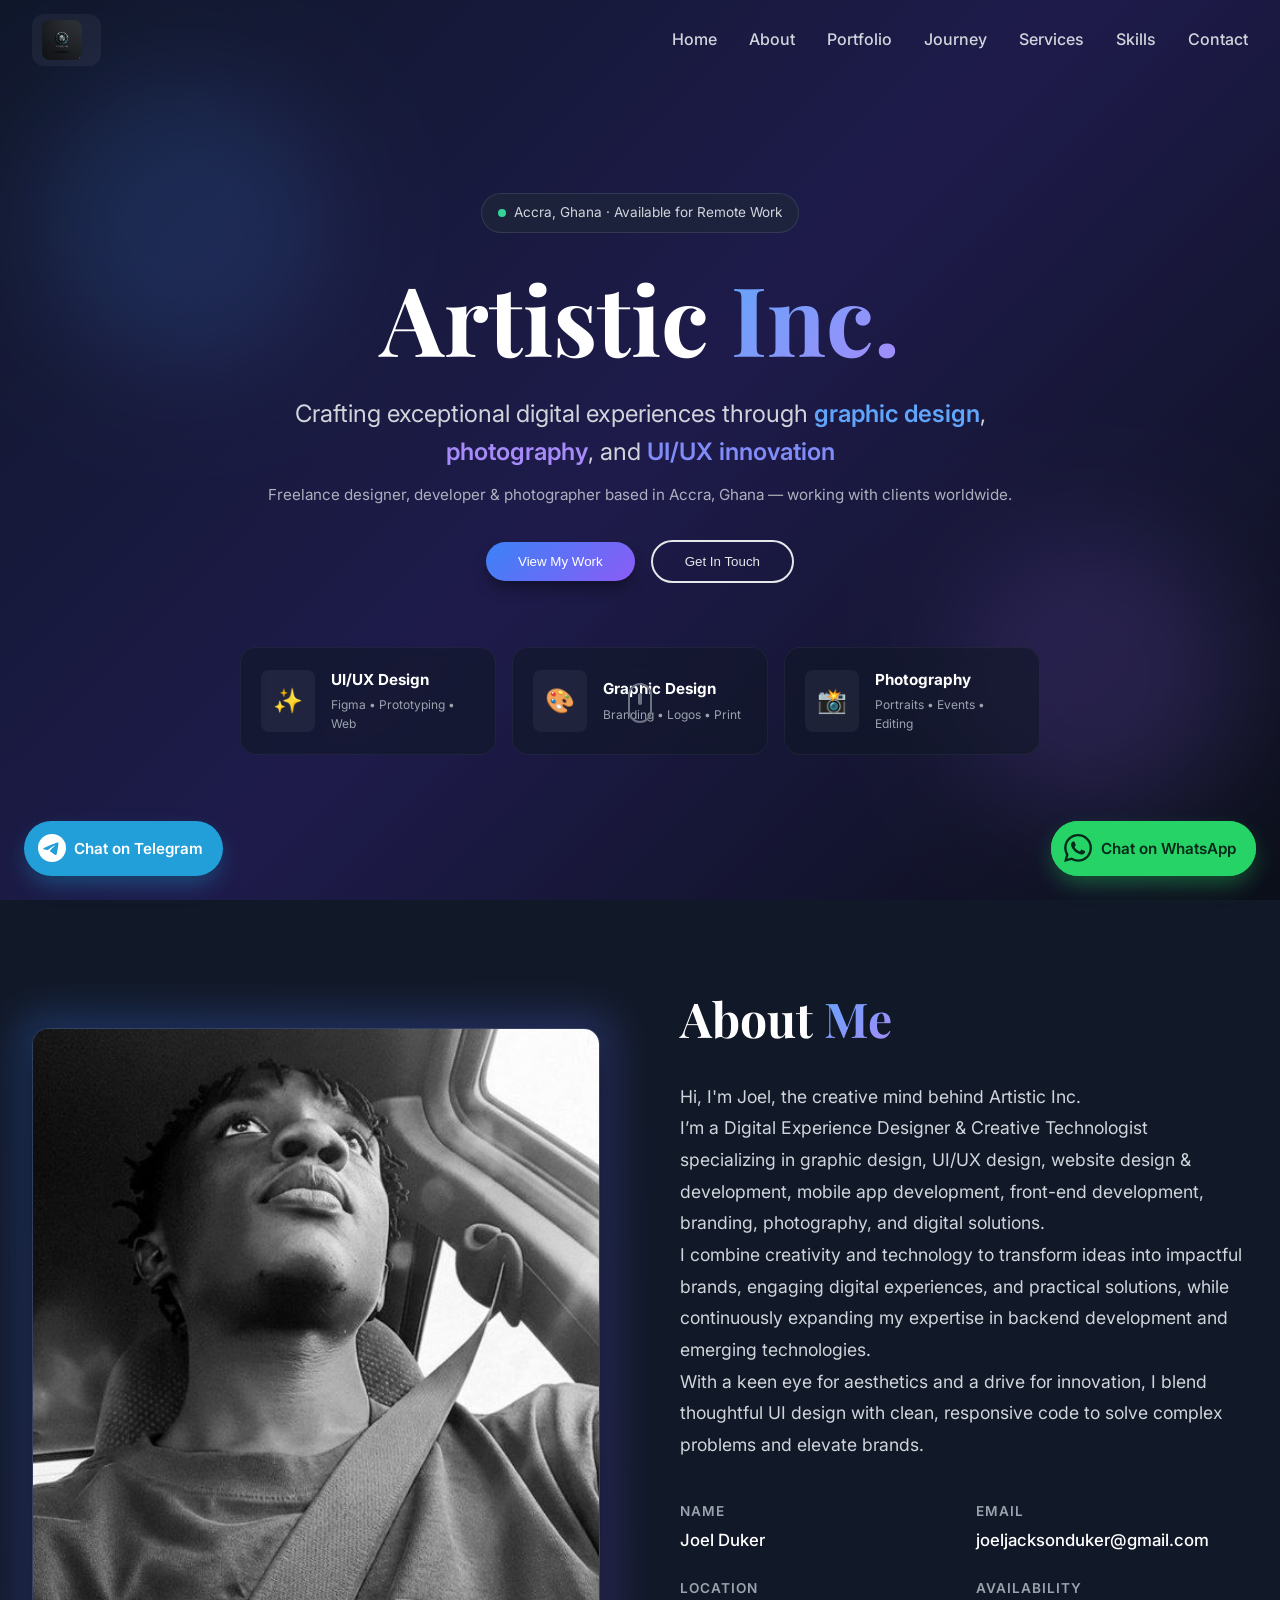
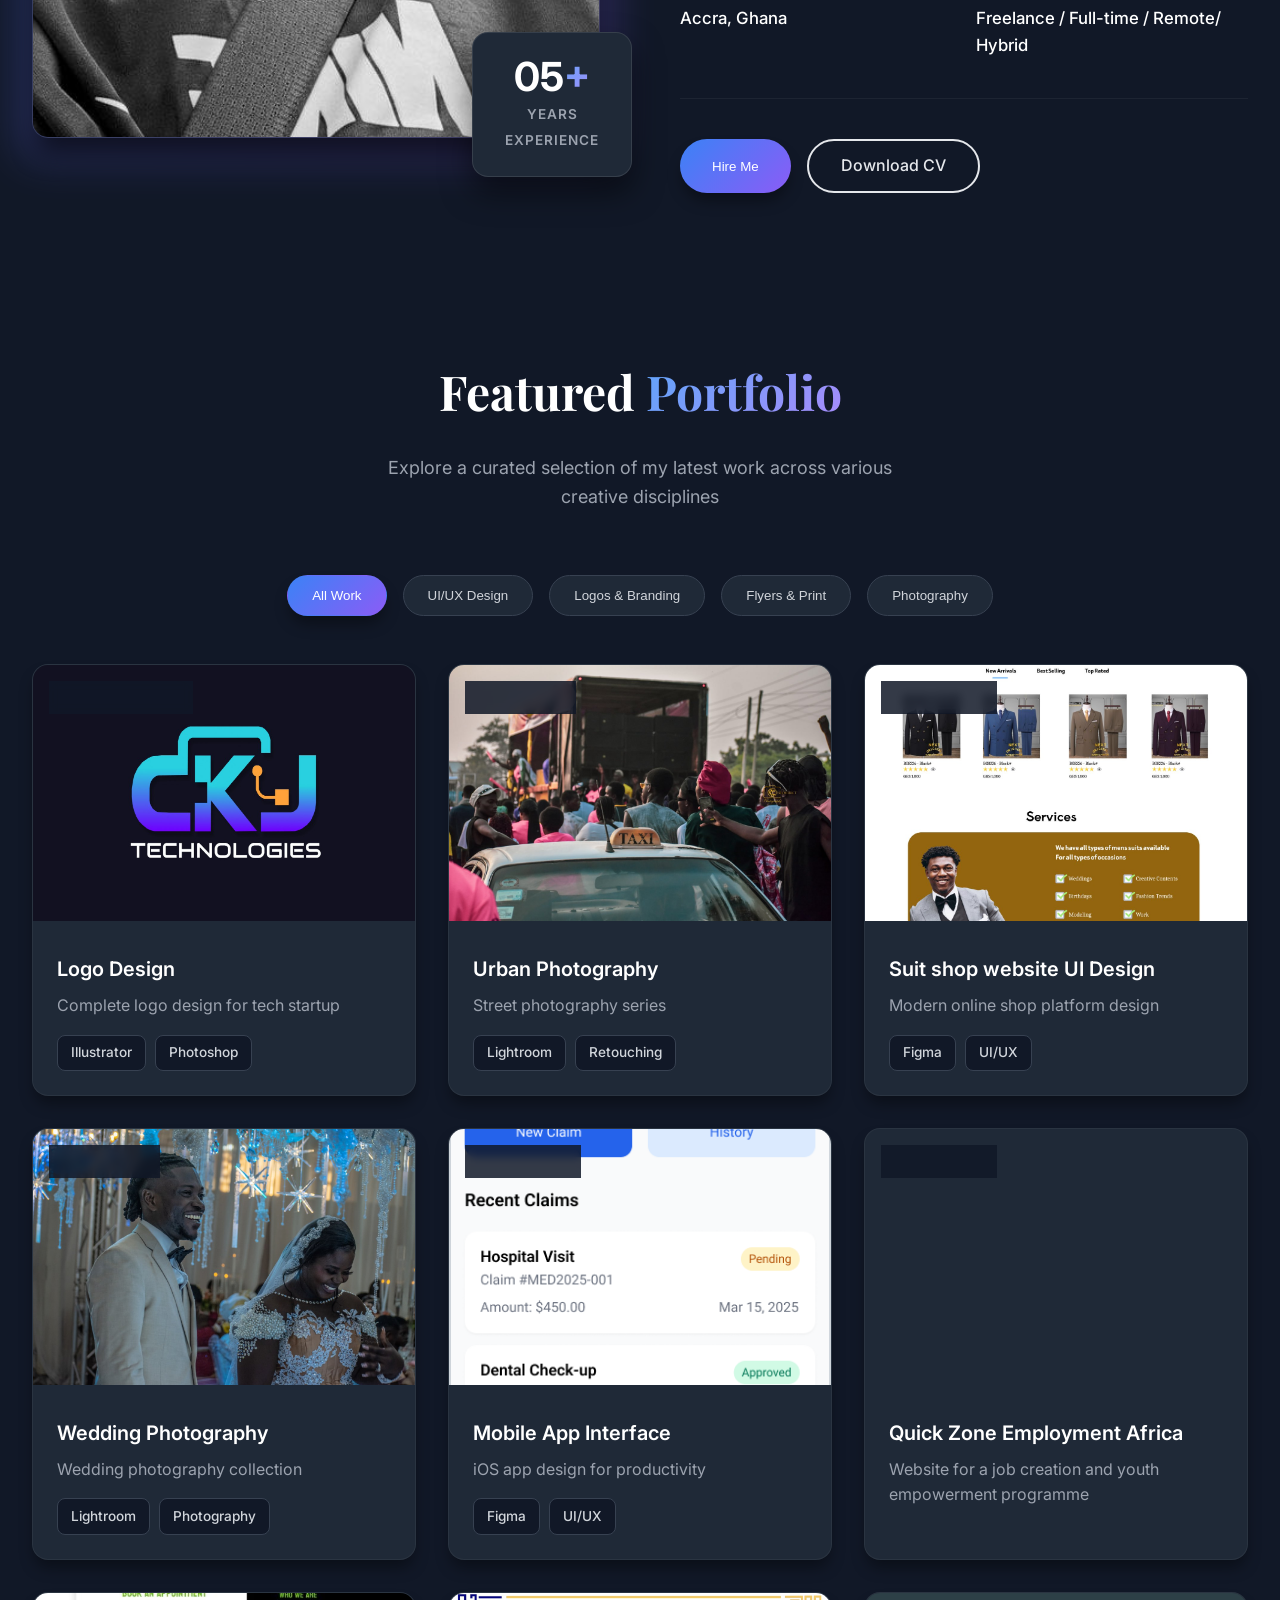
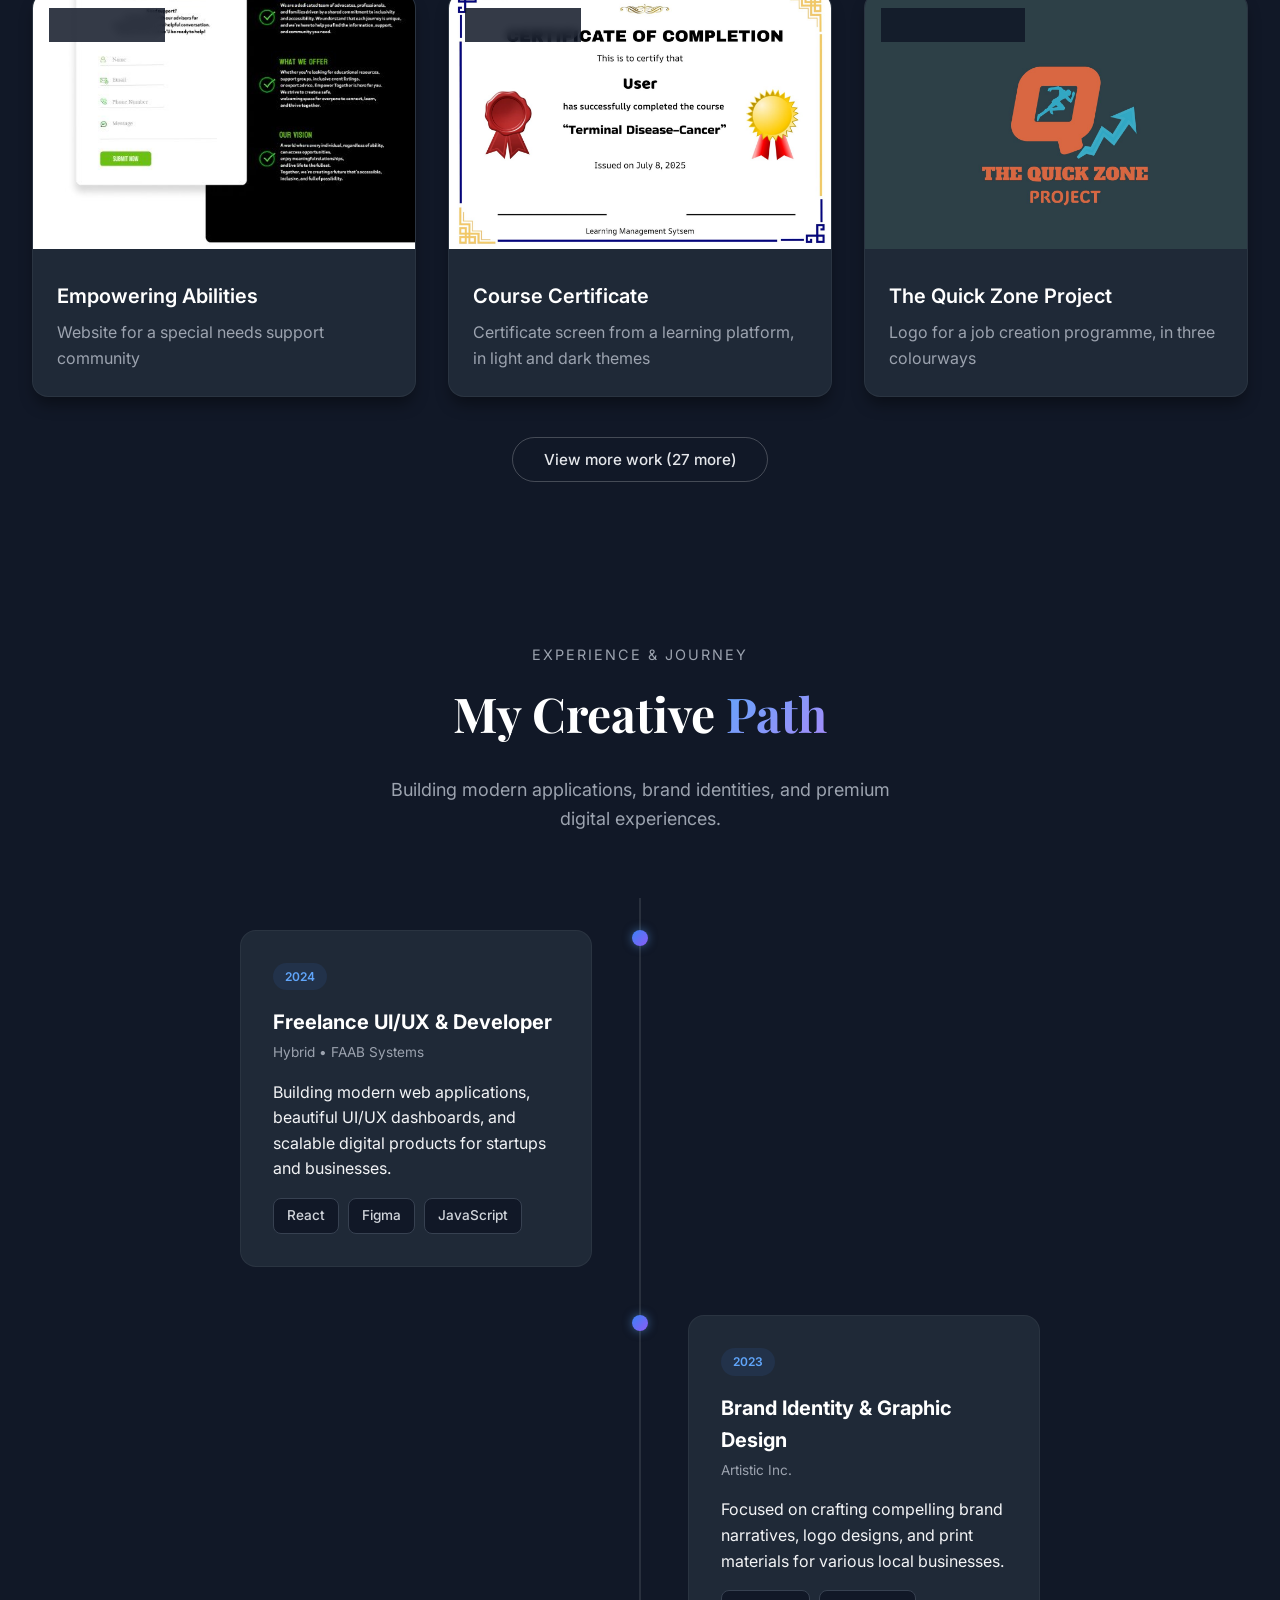
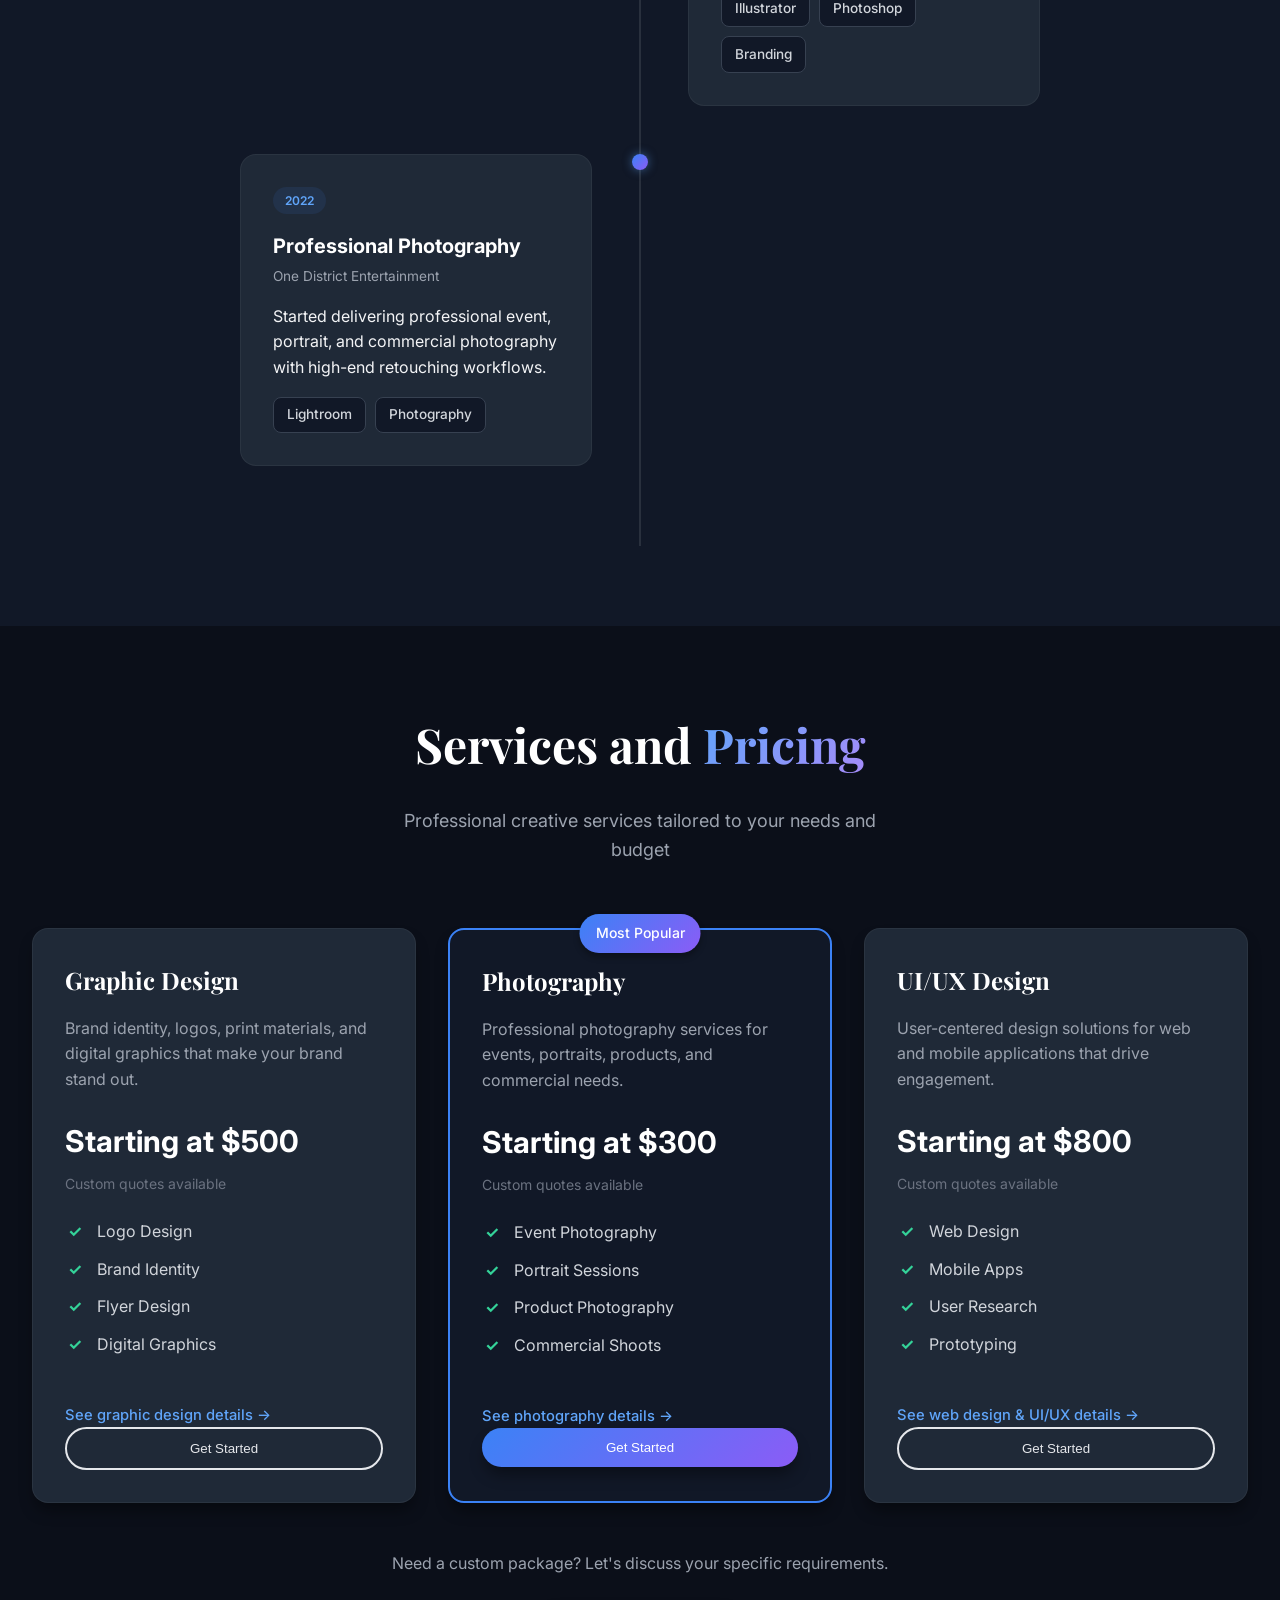
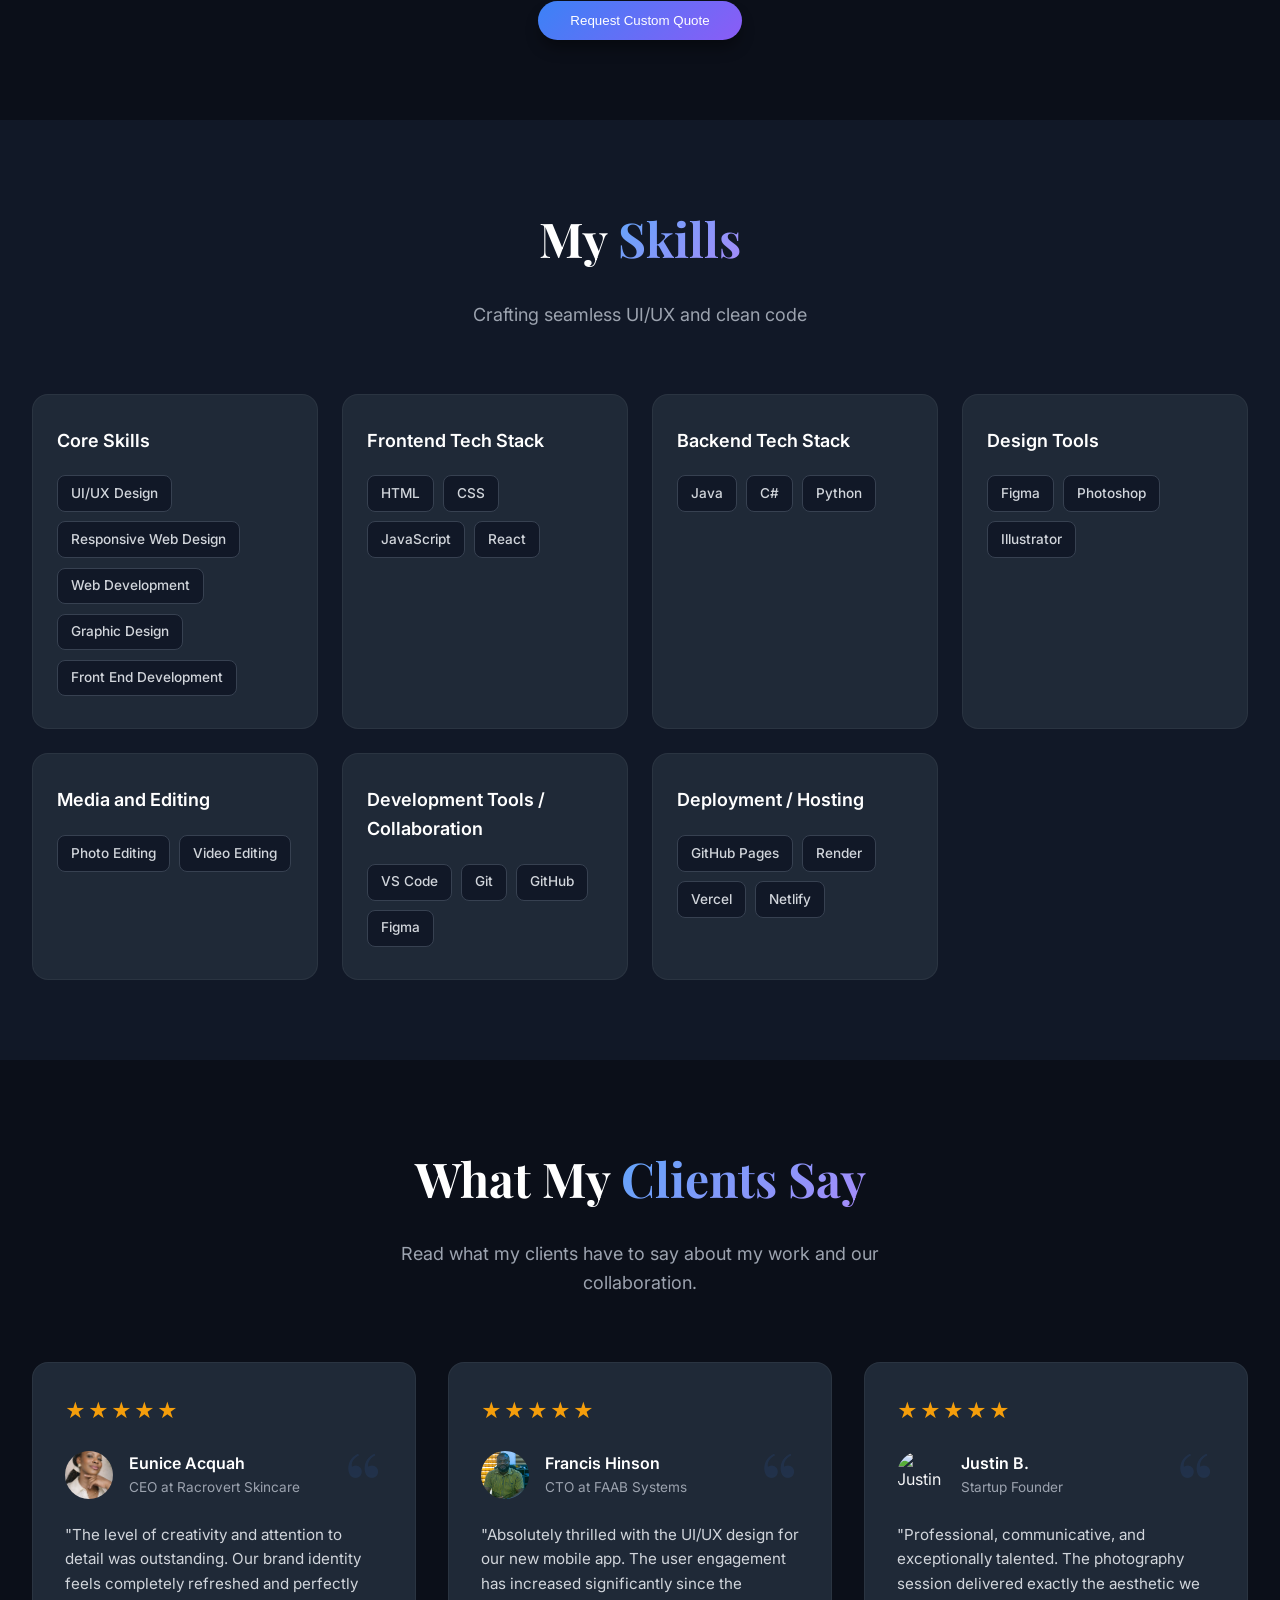
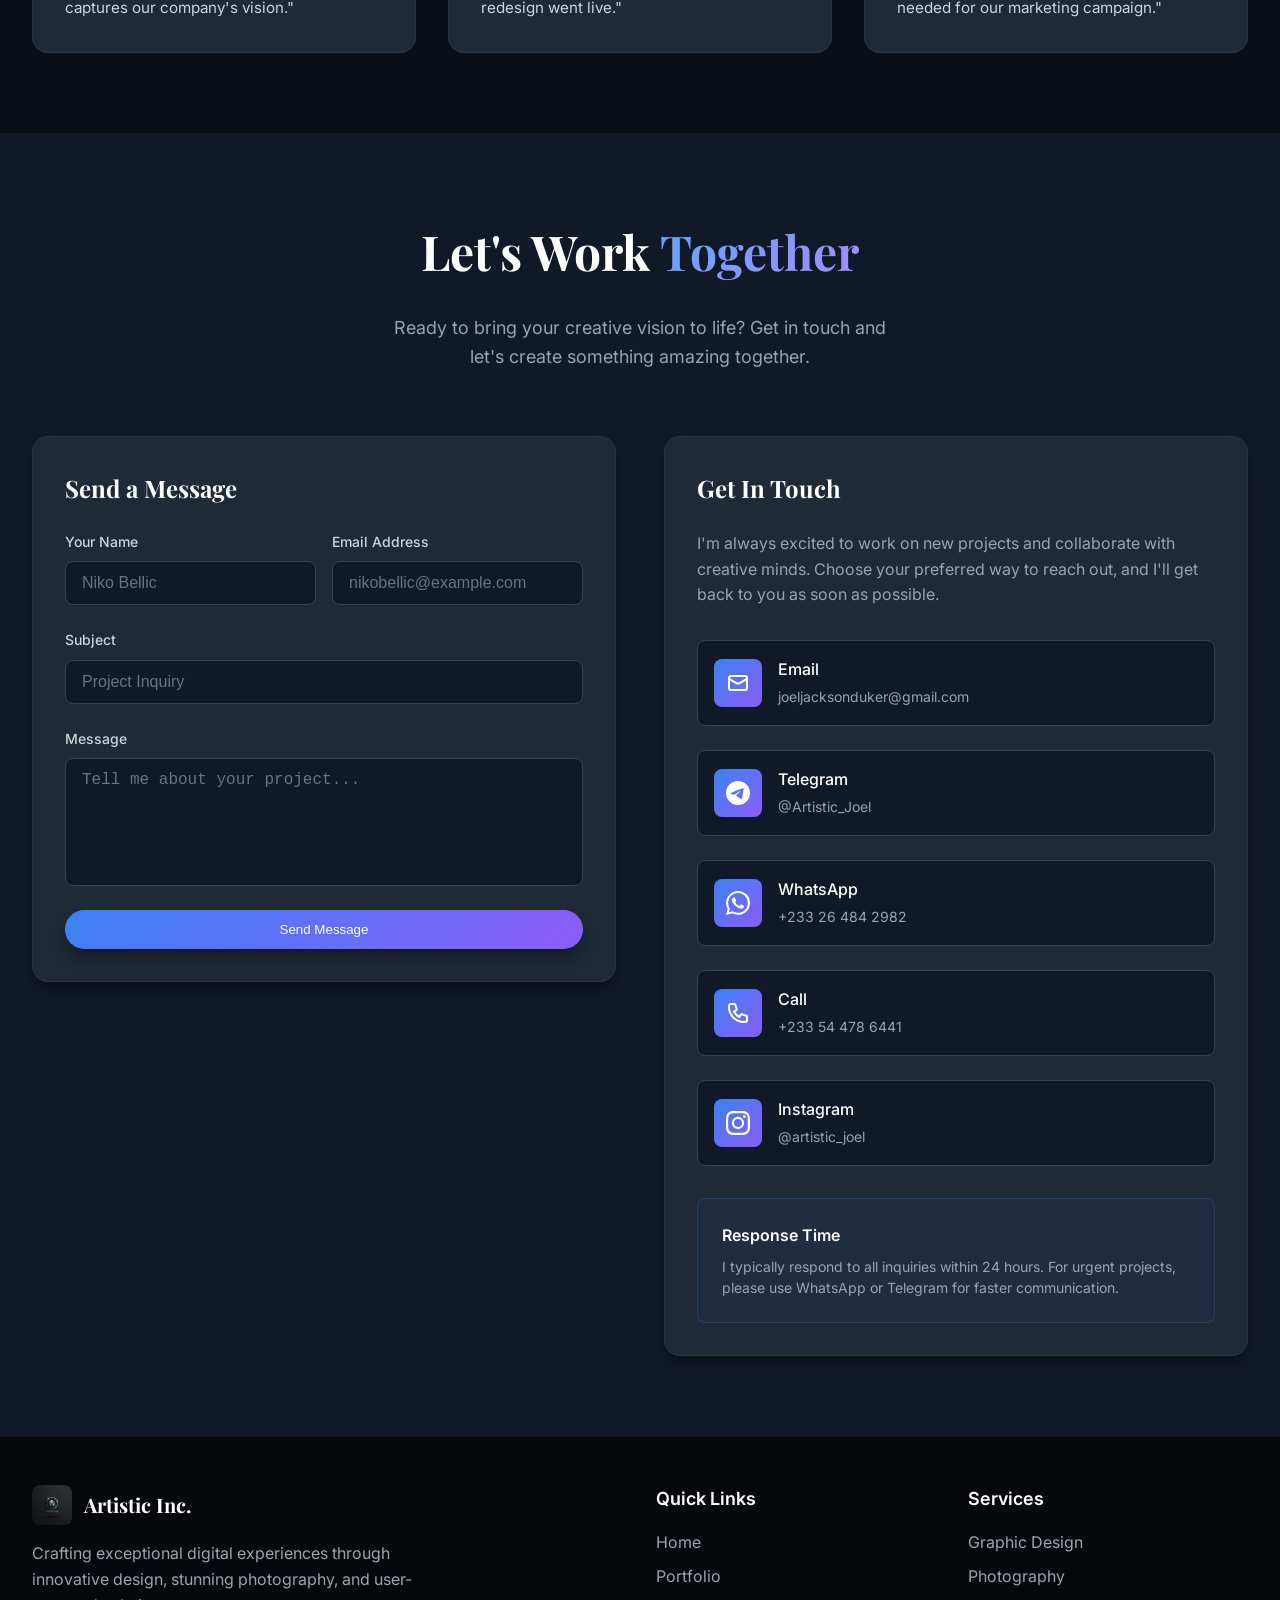
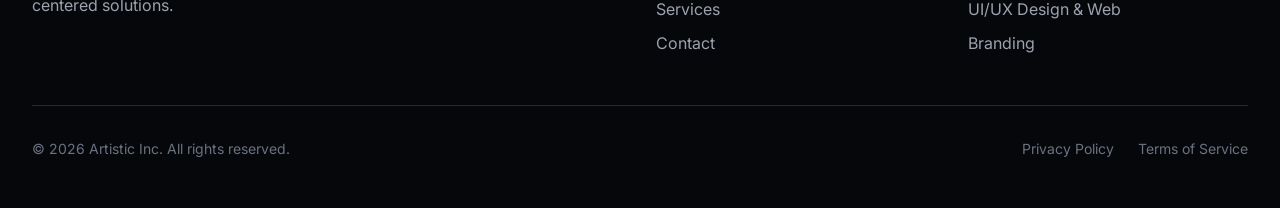
==== commit 6a08ad0f: "Restore the Journey section, and collapse the portfolio behind View more Fixes a regression I introd" ====
--- a/index.html
+++ b/index.html
@@ -948,6 +948,27 @@
                         <p class="portfolio-description">A family celebration, from the children&rsquo;s table. Shot for One District Photography.</p>
                     </div>
                 </div>
+            </div>
+
+            <div class="portfolio-more-wrap">
+                <button type="button" id="portfolioMore" class="portfolio-more"></button>
+            </div>
+        </div>
+    </section>
+
+    <!-- NEW: Creative Journey (Timeline) Section -->
+    <section id="journey" class="journey-section">
+        <div class="section-container">
+            <div class="section-header">
+                <span style="color: #9ca3af; font-size: 0.9rem; text-transform: uppercase; letter-spacing: 2px;">Experience & Journey</span>
+                <h2 class="section-title" style="margin-top: 0.5rem;">
+                    My Creative <span class="text-gradient">Path</span>
+                </h2>
+                <p class="section-description">
+                    Building modern applications, brand identities, and premium digital experiences.
+                </p>
+            </div>
+
 
             <div class="timeline">
                 <!-- Timeline Item 1 -->
--- a/css/style.css
+++ b/css/style.css
@@ -2040,3 +2040,30 @@
     .pv-thumb { transition: none; }
     .pv-thumb:hover { transform: none; }
 }
+
+/* Portfolio "View more" -- the grid shows one screenful until asked */
+.portfolio-more-wrap { display: flex; justify-content: center; margin-top: 2.5rem; }
+
+.portfolio-more {
+    font-family: inherit;
+    font-size: 0.95rem;
+    font-weight: 500;
+    color: #e5e7eb;
+    background: transparent;
+    border: 1px solid rgba(255, 255, 255, 0.22);
+    border-radius: 9999px;
+    padding: 0.75rem 1.9rem;
+    cursor: pointer;
+    transition: border-color 0.25s ease, background 0.25s ease, color 0.25s ease;
+}
+
+.portfolio-more:hover {
+    border-color: #60a5fa;
+    background: rgba(96, 165, 250, 0.08);
+    color: #ffffff;
+}
+
+.portfolio-more:focus-visible { outline: 2px solid #60a5fa; outline-offset: 3px; }
+.portfolio-more[hidden] { display: none; }
+
+@media (prefers-reduced-motion: reduce) { .portfolio-more { transition: none; } }
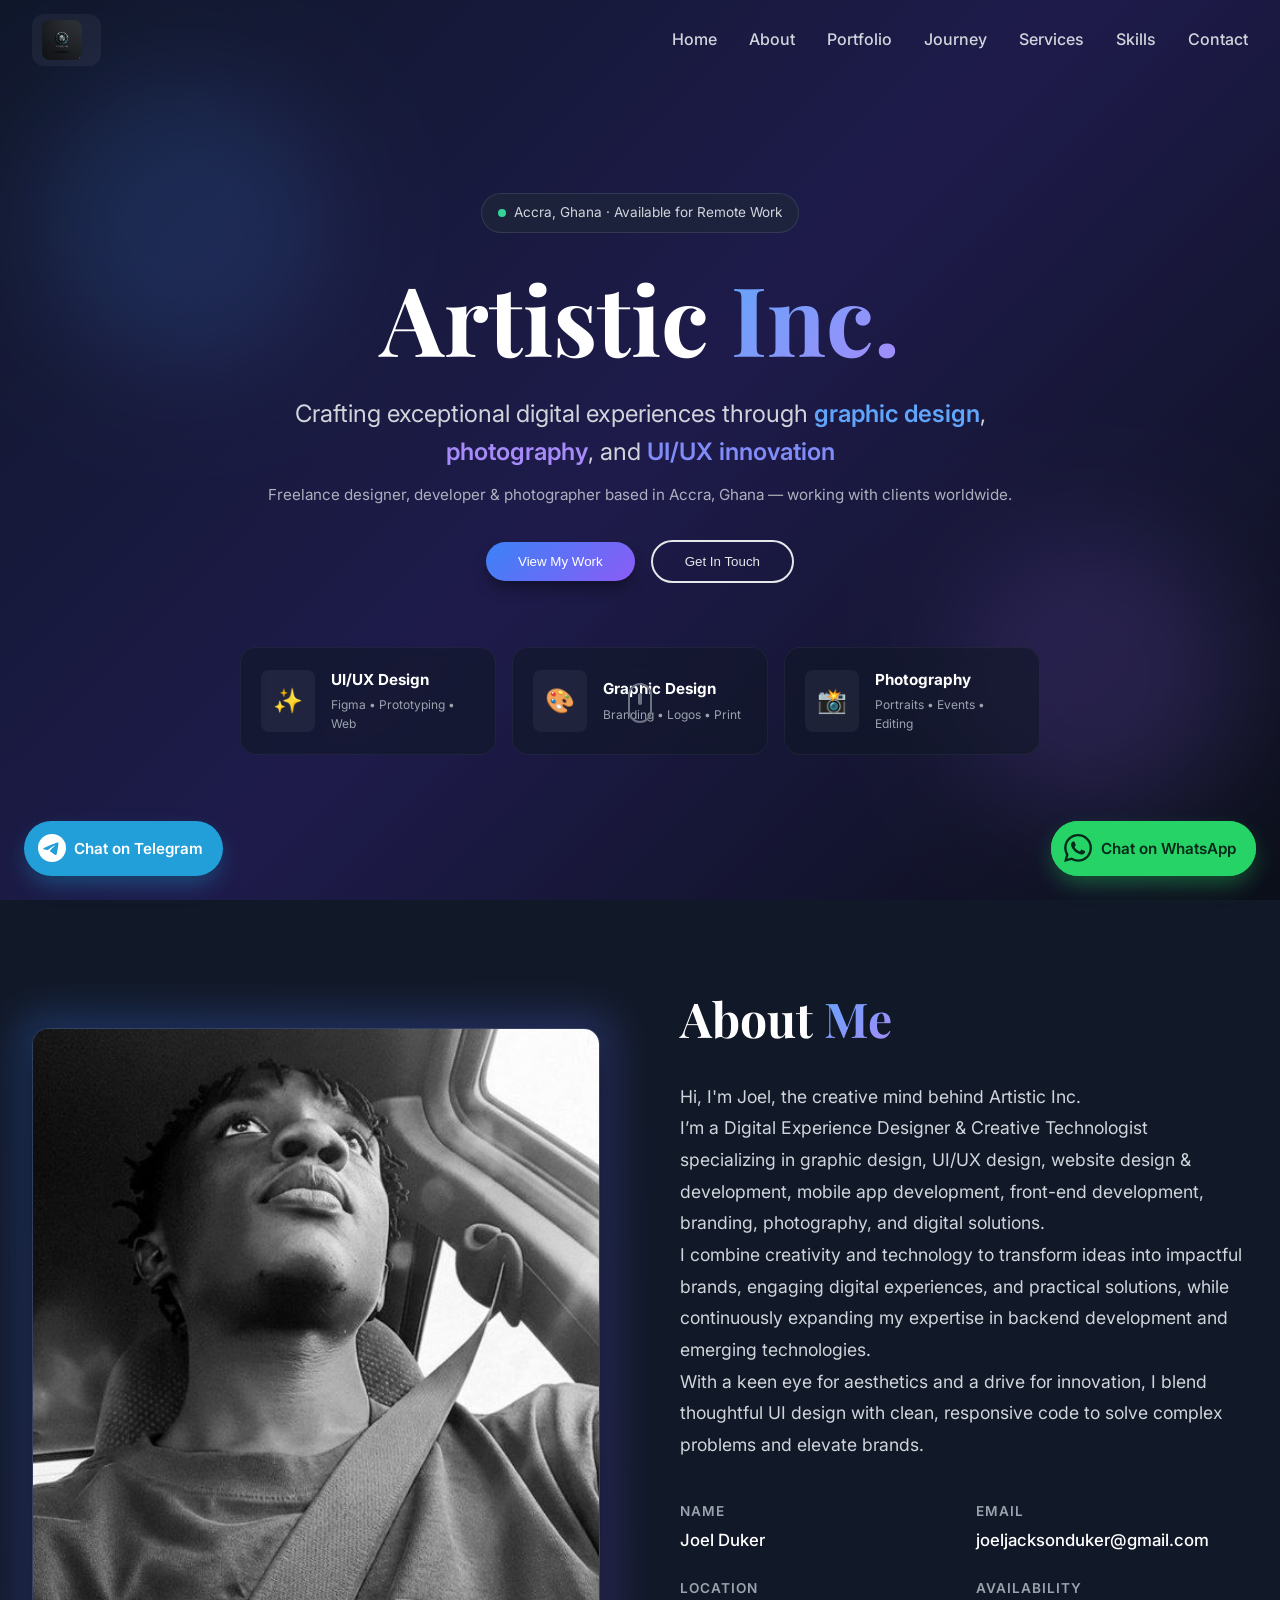
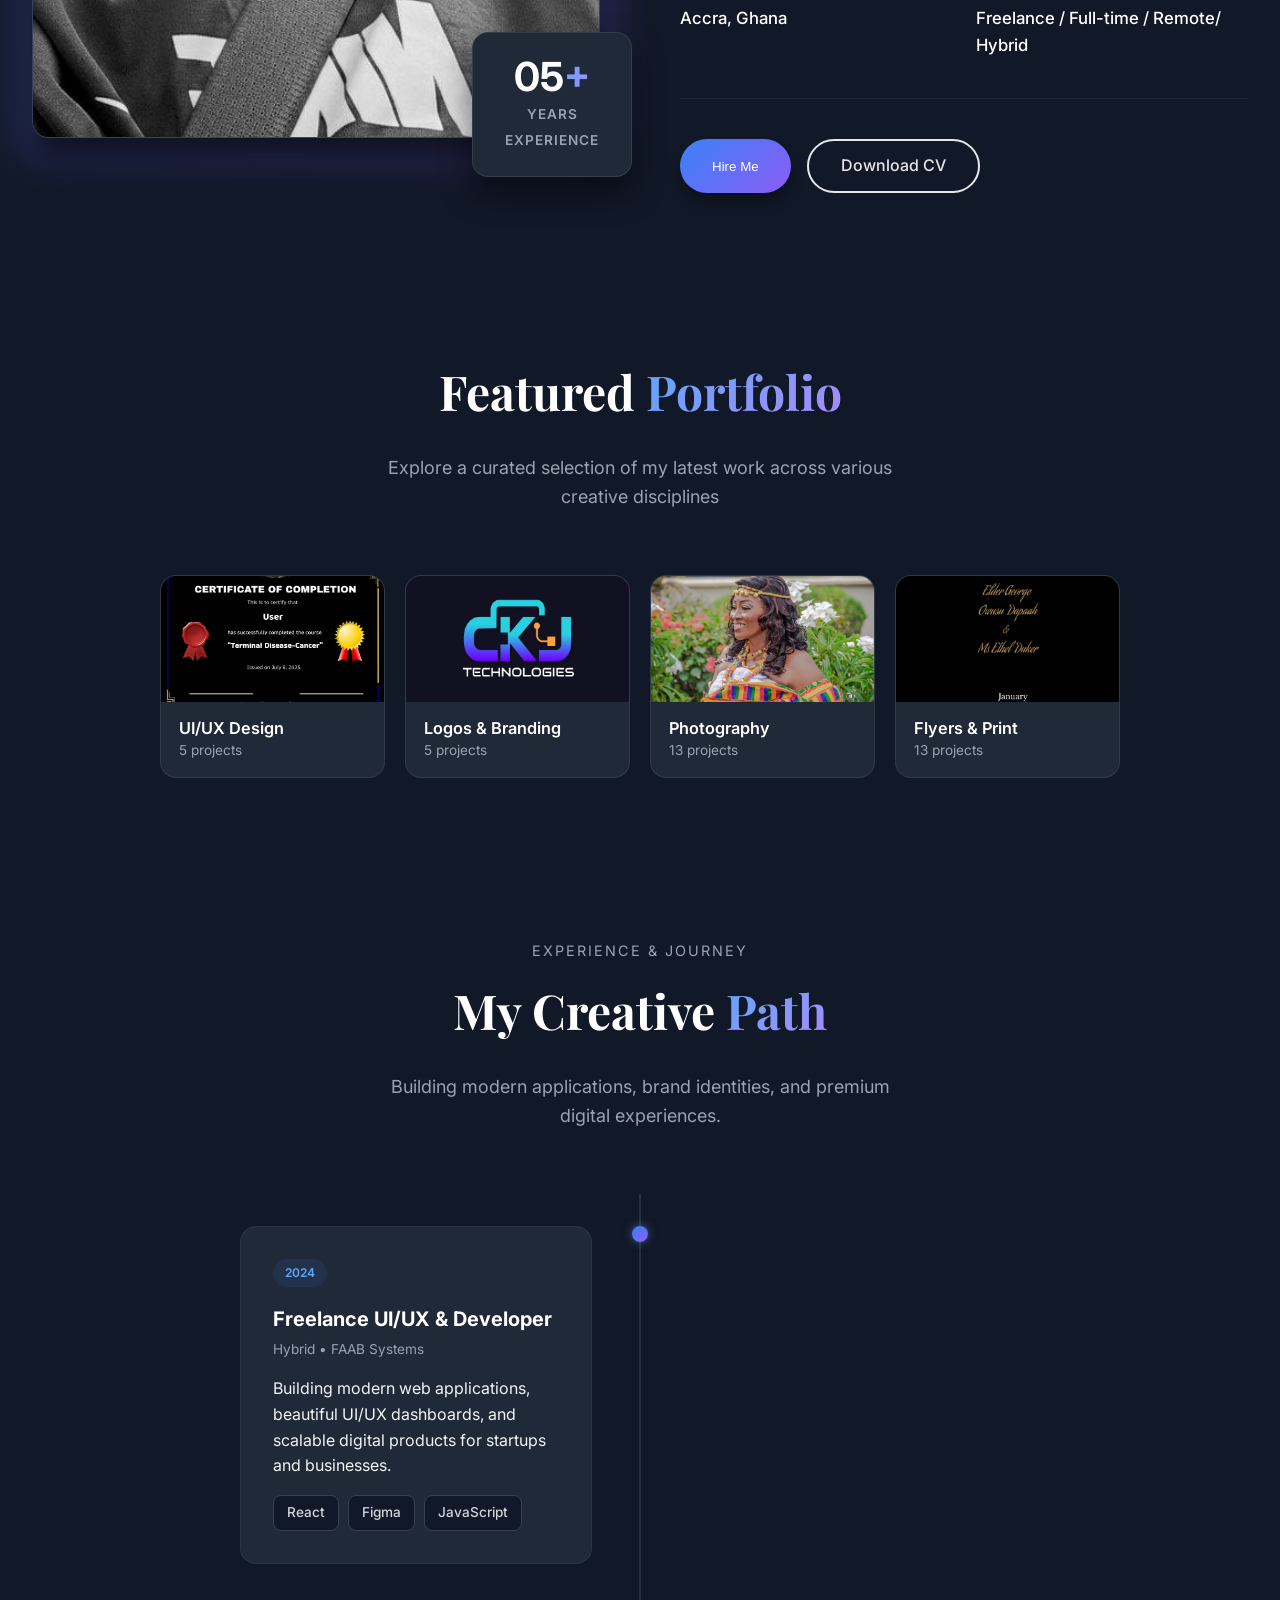
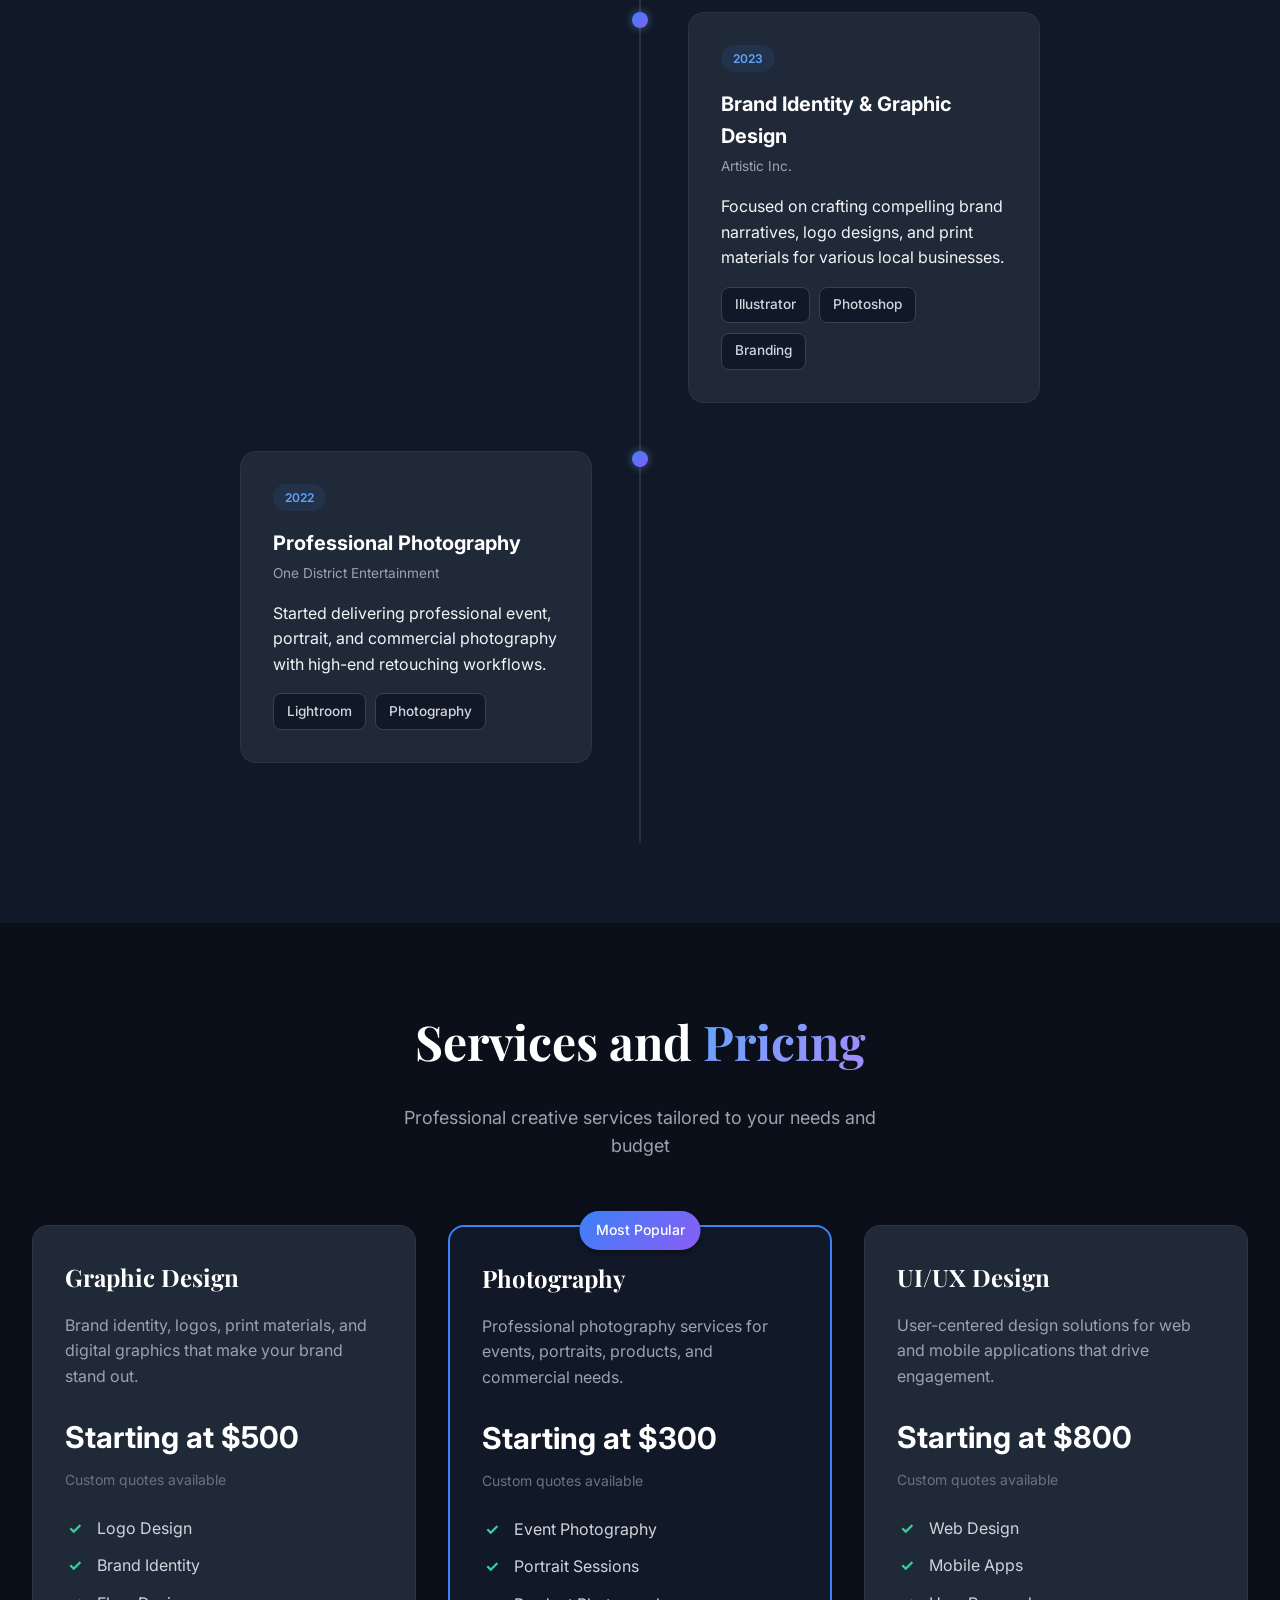
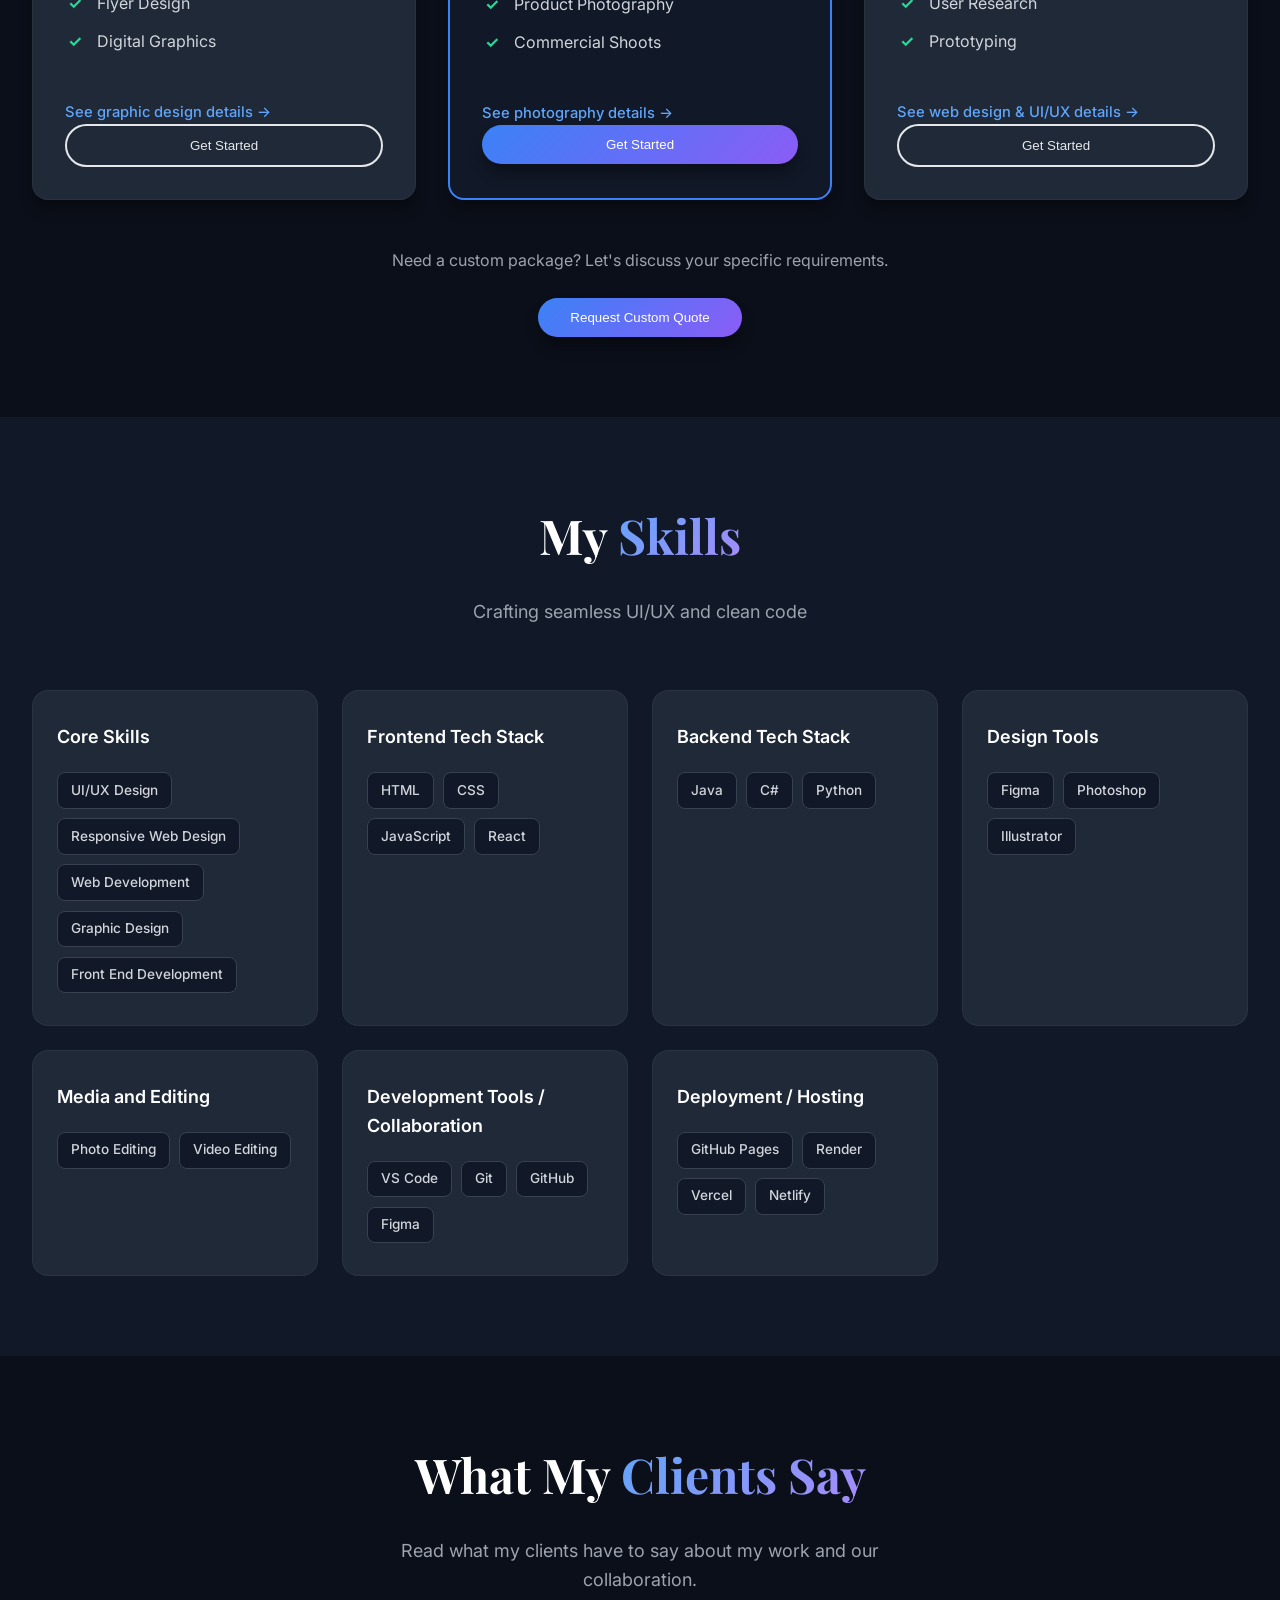
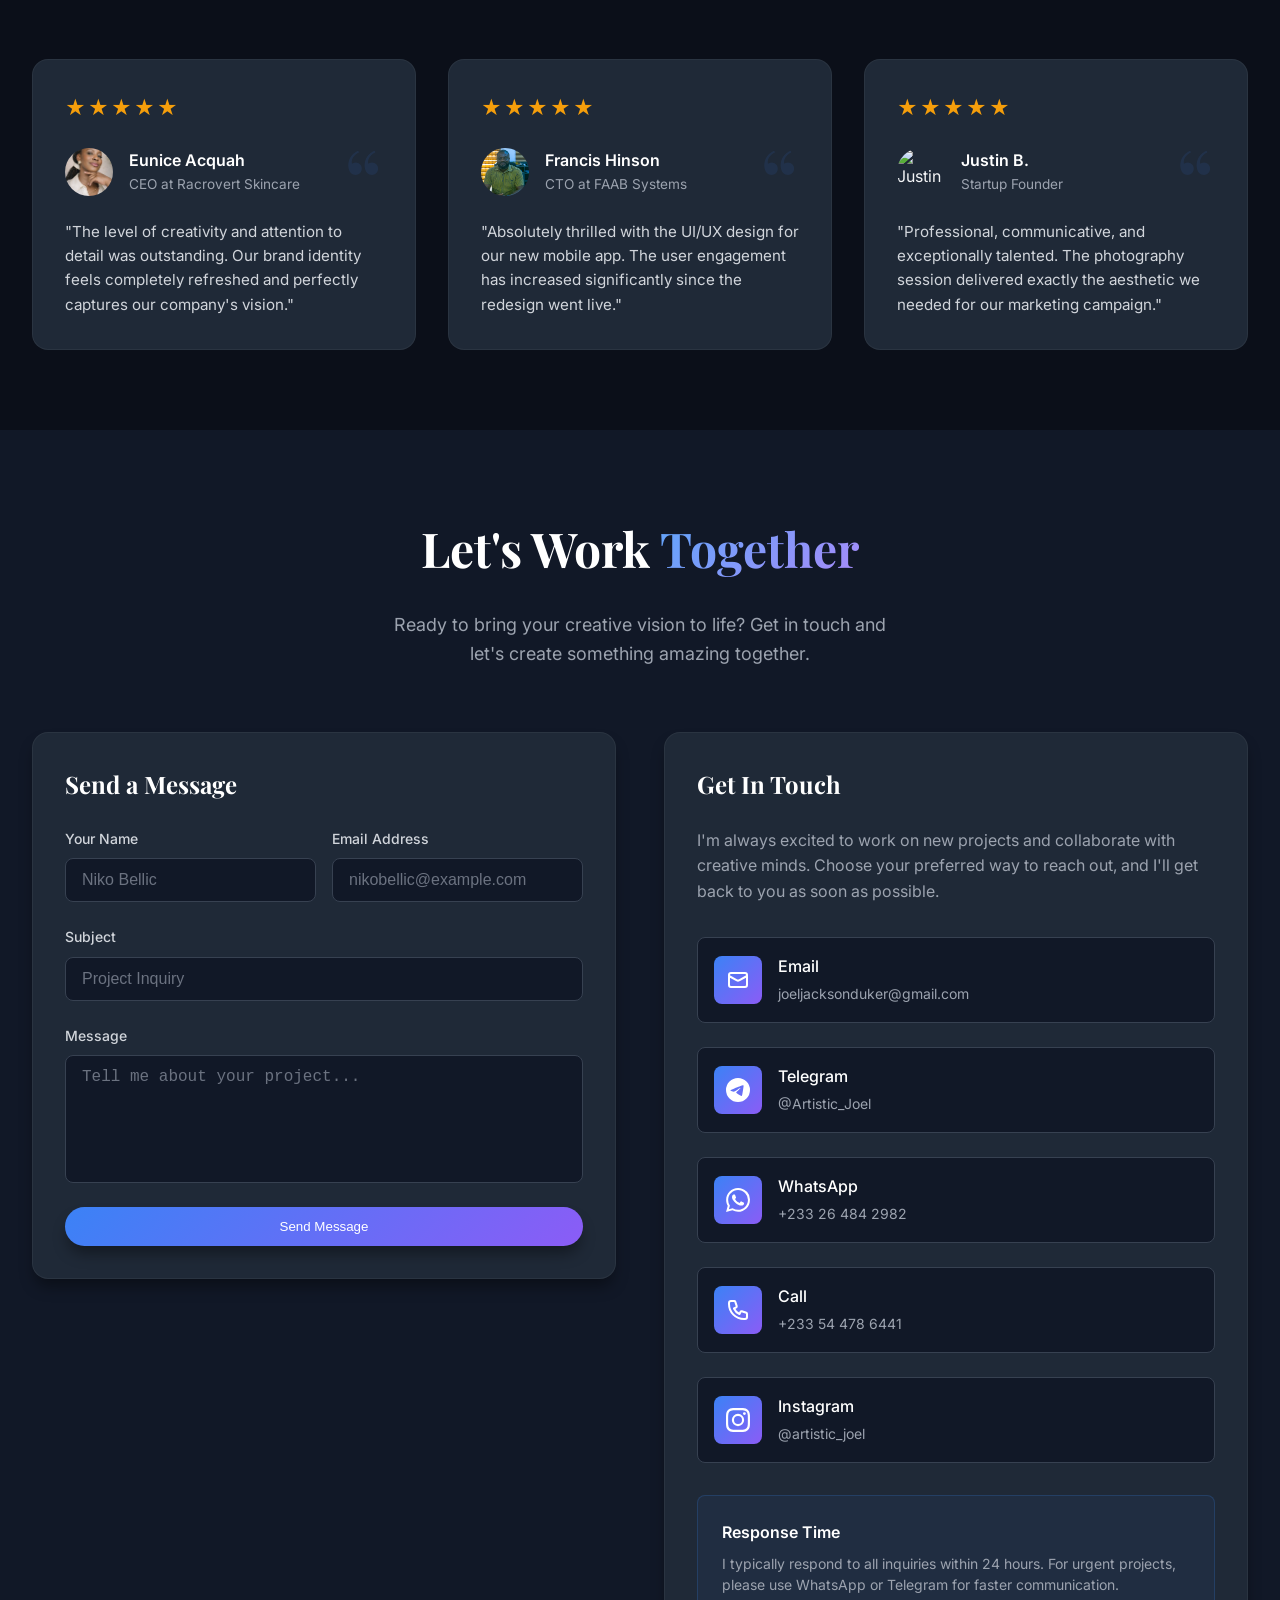
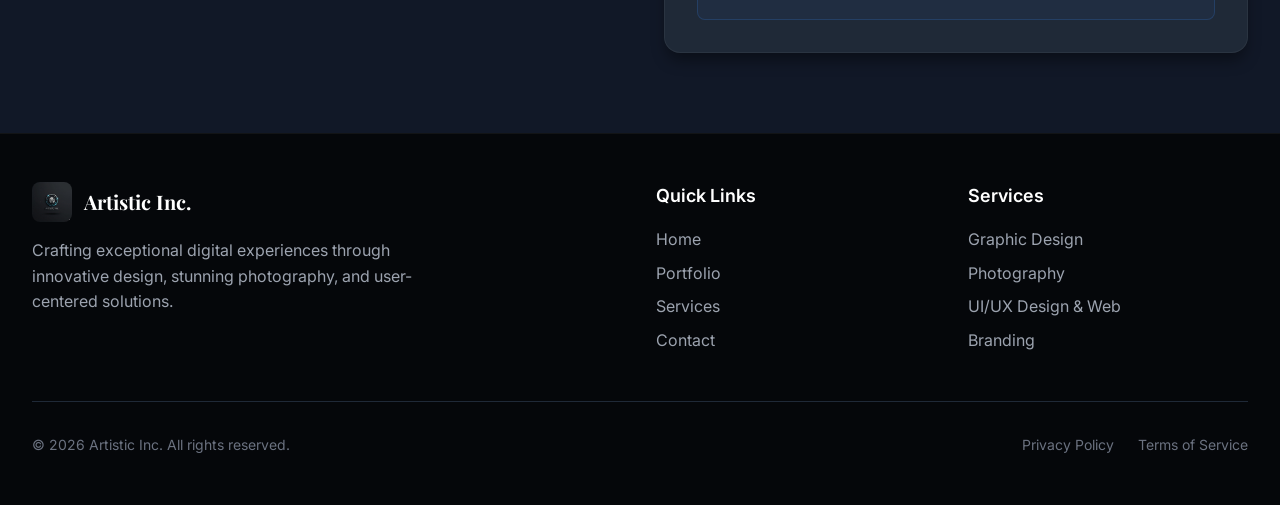
==== commit 6aeaed65: "File the portfolio under four category tiles The section had grown to roughly 4,580px on desktop. It" ====
--- a/index.html
+++ b/index.html
@@ -412,6 +412,45 @@
             </div>
 
             <!-- Filter Buttons -->
+            <div class="category-grid">
+                <button type="button" class="category-tile" data-cat="ui-ux">
+                    <span class="category-tile-media">
+                        <img src="assets/img/work/lms-certificate-dark.jpg" alt="UI/UX and web design work by Artistic Inc., Accra" loading="lazy" decoding="async">
+                    </span>
+                    <span class="category-tile-body">
+                        <span class="category-tile-name">UI/UX Design</span>
+                        <span class="category-tile-count">5 projects</span>
+                    </span>
+                </button>
+                <button type="button" class="category-tile" data-cat="logos">
+                    <span class="category-tile-media">
+                        <img src="assets/img/CKJ Technologies_logo.jpg" alt="Logo and brand identity work by Artistic Inc., Accra" loading="lazy" decoding="async">
+                    </span>
+                    <span class="category-tile-body">
+                        <span class="category-tile-name">Logos &amp; Branding</span>
+                        <span class="category-tile-count">5 projects</span>
+                    </span>
+                </button>
+                <button type="button" class="category-tile" data-cat="photography">
+                    <span class="category-tile-media">
+                        <img src="assets/img/work/portrait-kente-beads.jpg" alt="Photography by Joel Duker, Accra, Ghana" loading="lazy" decoding="async">
+                    </span>
+                    <span class="category-tile-body">
+                        <span class="category-tile-name">Photography</span>
+                        <span class="category-tile-count">13 projects</span>
+                    </span>
+                </button>
+                <button type="button" class="category-tile" data-cat="flyers">
+                    <span class="category-tile-media">
+                        <img src="assets/img/work/engagement-ceremony-invitation.jpg" alt="Flyer, invitation and print design by Artistic Inc., Accra" loading="lazy" decoding="async">
+                    </span>
+                    <span class="category-tile-body">
+                        <span class="category-tile-name">Flyers &amp; Print</span>
+                        <span class="category-tile-count">13 projects</span>
+                    </span>
+                </button>
+            </div>
+
             <div class="portfolio-filters">
                 <button class="filter-btn active" data-filter="all">All Work</button>
                 <button class="filter-btn" data-filter="ui-ux">UI/UX Design</button>
--- a/css/style.css
+++ b/css/style.css
@@ -2067,3 +2067,117 @@
 .portfolio-more[hidden] { display: none; }
 
 @media (prefers-reduced-motion: reduce) { .portfolio-more { transition: none; } }
+
+/* ============================================================
+   Portfolio category tiles
+   ------------------------------------------------------------
+   36 cards made the section enormous. The work now sits behind
+   four tiles; opening one pages through that category in the
+   project viewer. The grid itself stays in the markup (hidden)
+   so the viewer and the image alt text still have it.
+   ============================================================ */
+.portfolio-filters,
+.portfolio-grid,
+.portfolio-more-wrap { display: none !important; }
+
+.category-grid {
+    display: grid;
+    grid-template-columns: 1fr;
+    gap: 1.25rem;
+    max-width: 60rem;
+    margin: 0 auto;
+}
+
+@media (min-width: 600px)  {
+    .category-grid { grid-template-columns: repeat(2, 1fr); }
+    .category-tile-media { aspect-ratio: 4 / 3; }
+}
+@media (min-width: 1024px) { .category-grid { grid-template-columns: repeat(4, 1fr); } }
+
+.category-tile {
+    position: relative;
+    display: flex;
+    flex-direction: column;
+    padding: 0;
+    border: 1px solid rgba(255, 255, 255, 0.08);
+    border-radius: 1rem;
+    overflow: hidden;
+    background: #1f2937;
+    cursor: pointer;
+    text-align: left;
+    font-family: inherit;
+    transition: transform 0.25s ease, border-color 0.25s ease, box-shadow 0.25s ease;
+}
+
+.category-tile:hover,
+.category-tile:focus-visible {
+    transform: translateY(-5px);
+    border-color: rgba(96, 165, 250, 0.5);
+    box-shadow: 0 16px 30px -12px rgba(0, 0, 0, 0.6);
+}
+
+.category-tile:focus-visible { outline: 2px solid #60a5fa; outline-offset: 3px; }
+
+.category-tile-media {
+    display: block;
+    /* shorter crop on phones so four stacked tiles stay a short scroll */
+    aspect-ratio: 16 / 9;
+    max-width: 100%;
+    overflow: hidden;
+    background: #0b0f19;
+}
+
+.category-tile-media img {
+    width: 100%;
+    height: 100%;
+    object-fit: cover;
+    display: block;
+    transition: transform 0.45s ease;
+}
+
+.category-tile:hover .category-tile-media img { transform: scale(1.06); }
+
+.category-tile-body {
+    display: flex;
+    flex-direction: column;
+    gap: 0.2rem;
+    padding: 1rem 1.1rem 1.2rem;
+}
+
+.category-tile-name {
+    font-size: 1.02rem;
+    font-weight: 600;
+    color: #ffffff;
+    line-height: 1.3;
+}
+
+.category-tile-count {
+    font-size: 0.85rem;
+    color: #9ca3af;
+}
+
+.category-tile::after {
+    content: 'View \2192';
+    position: absolute;
+    top: 0.8rem;
+    right: 0.8rem;
+    font-size: 0.72rem;
+    font-weight: 600;
+    letter-spacing: 0.04em;
+    color: #e5e7eb;
+    background: rgba(11, 15, 25, 0.75);
+    border: 1px solid rgba(255, 255, 255, 0.16);
+    border-radius: 9999px;
+    padding: 0.25rem 0.6rem;
+    opacity: 0;
+    transition: opacity 0.25s ease;
+}
+
+.category-tile:hover::after,
+.category-tile:focus-visible::after { opacity: 1; }
+
+@media (prefers-reduced-motion: reduce) {
+    .category-tile, .category-tile-media img, .category-tile::after { transition: none; }
+    .category-tile:hover { transform: none; }
+    .category-tile:hover .category-tile-media img { transform: none; }
+}
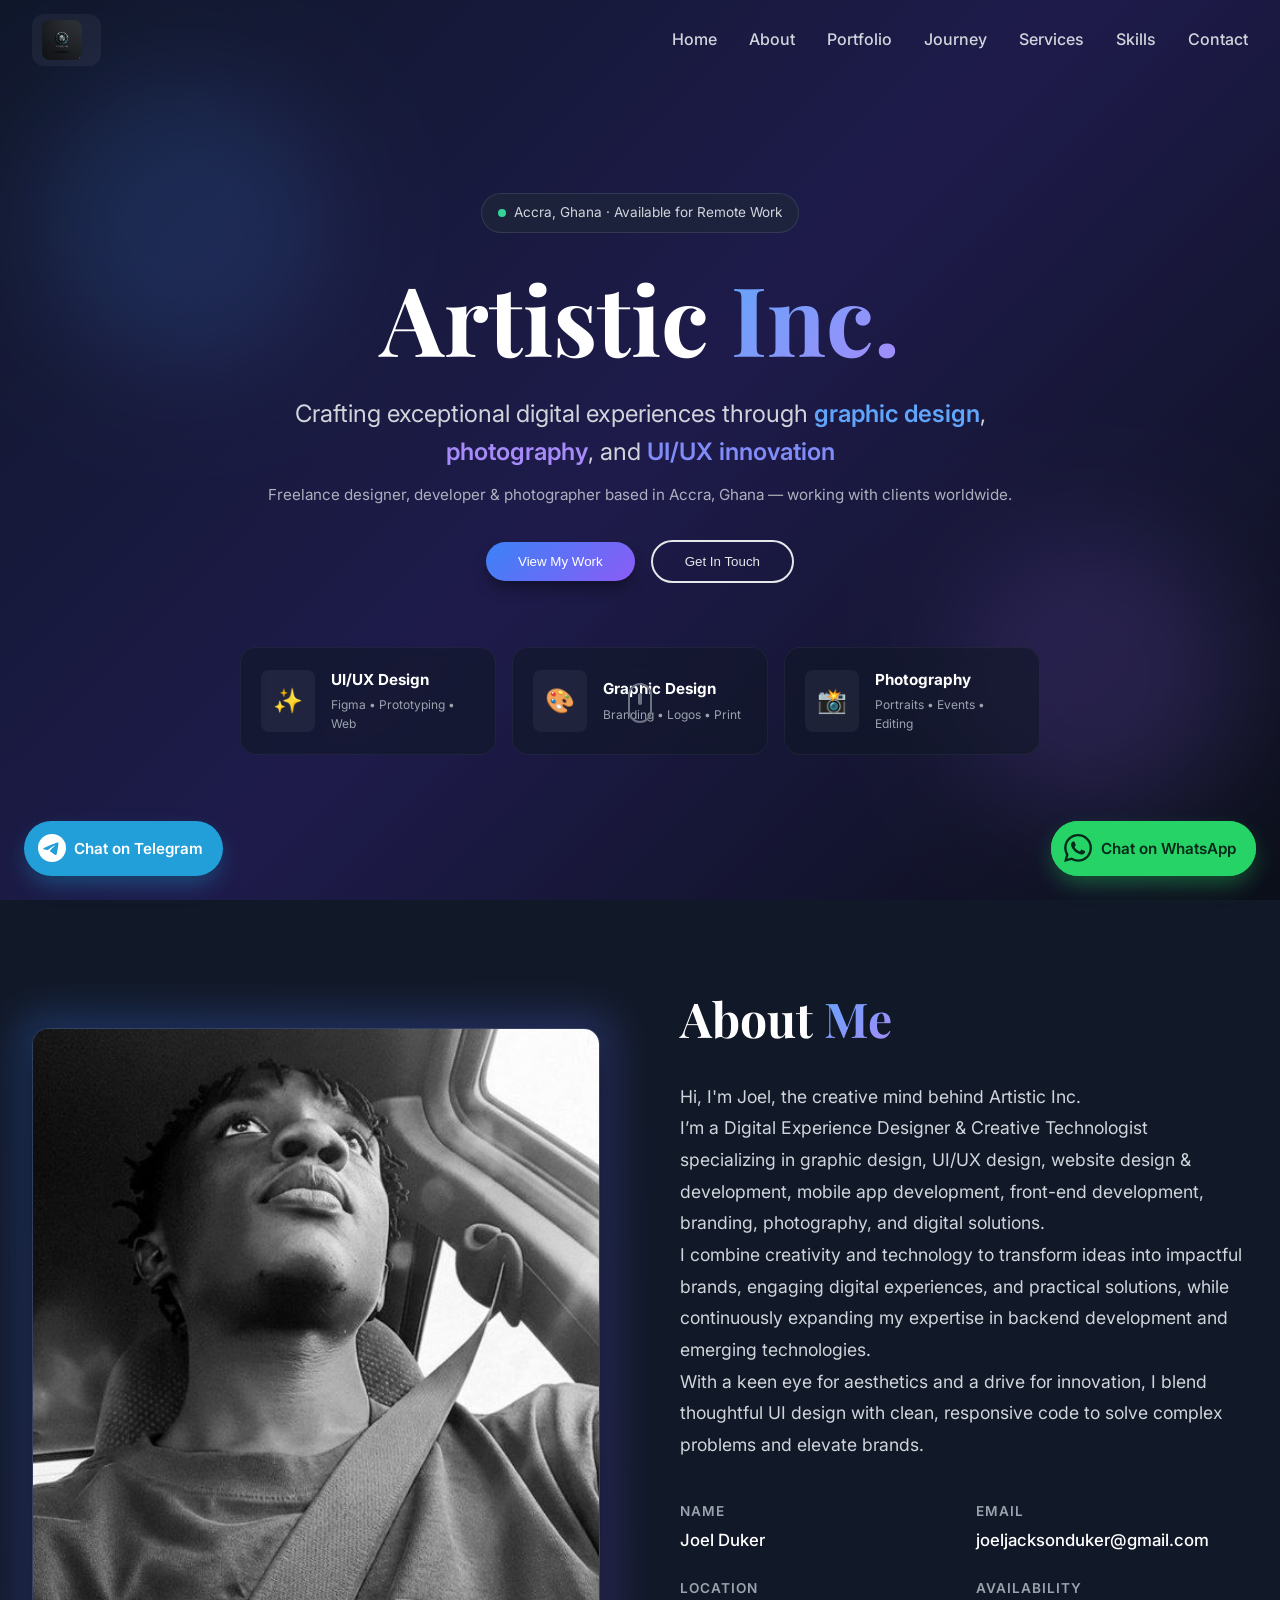
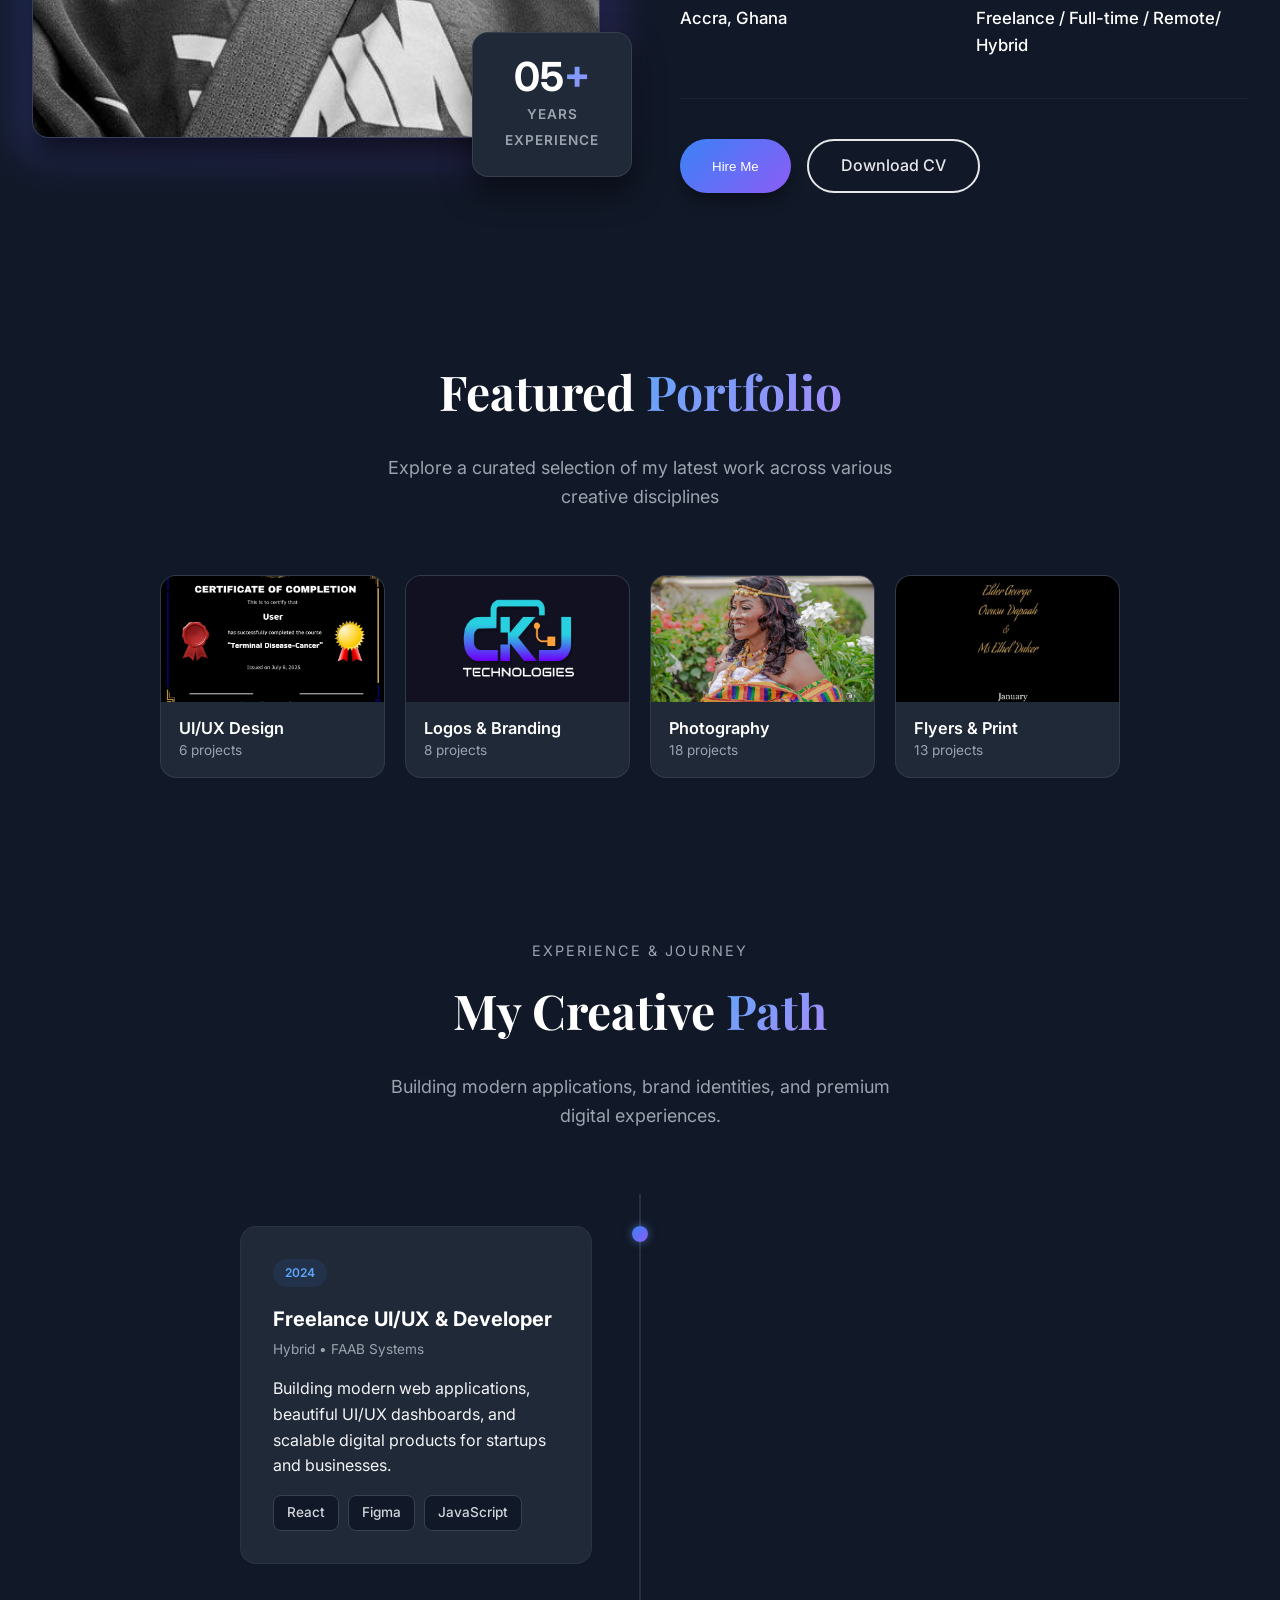
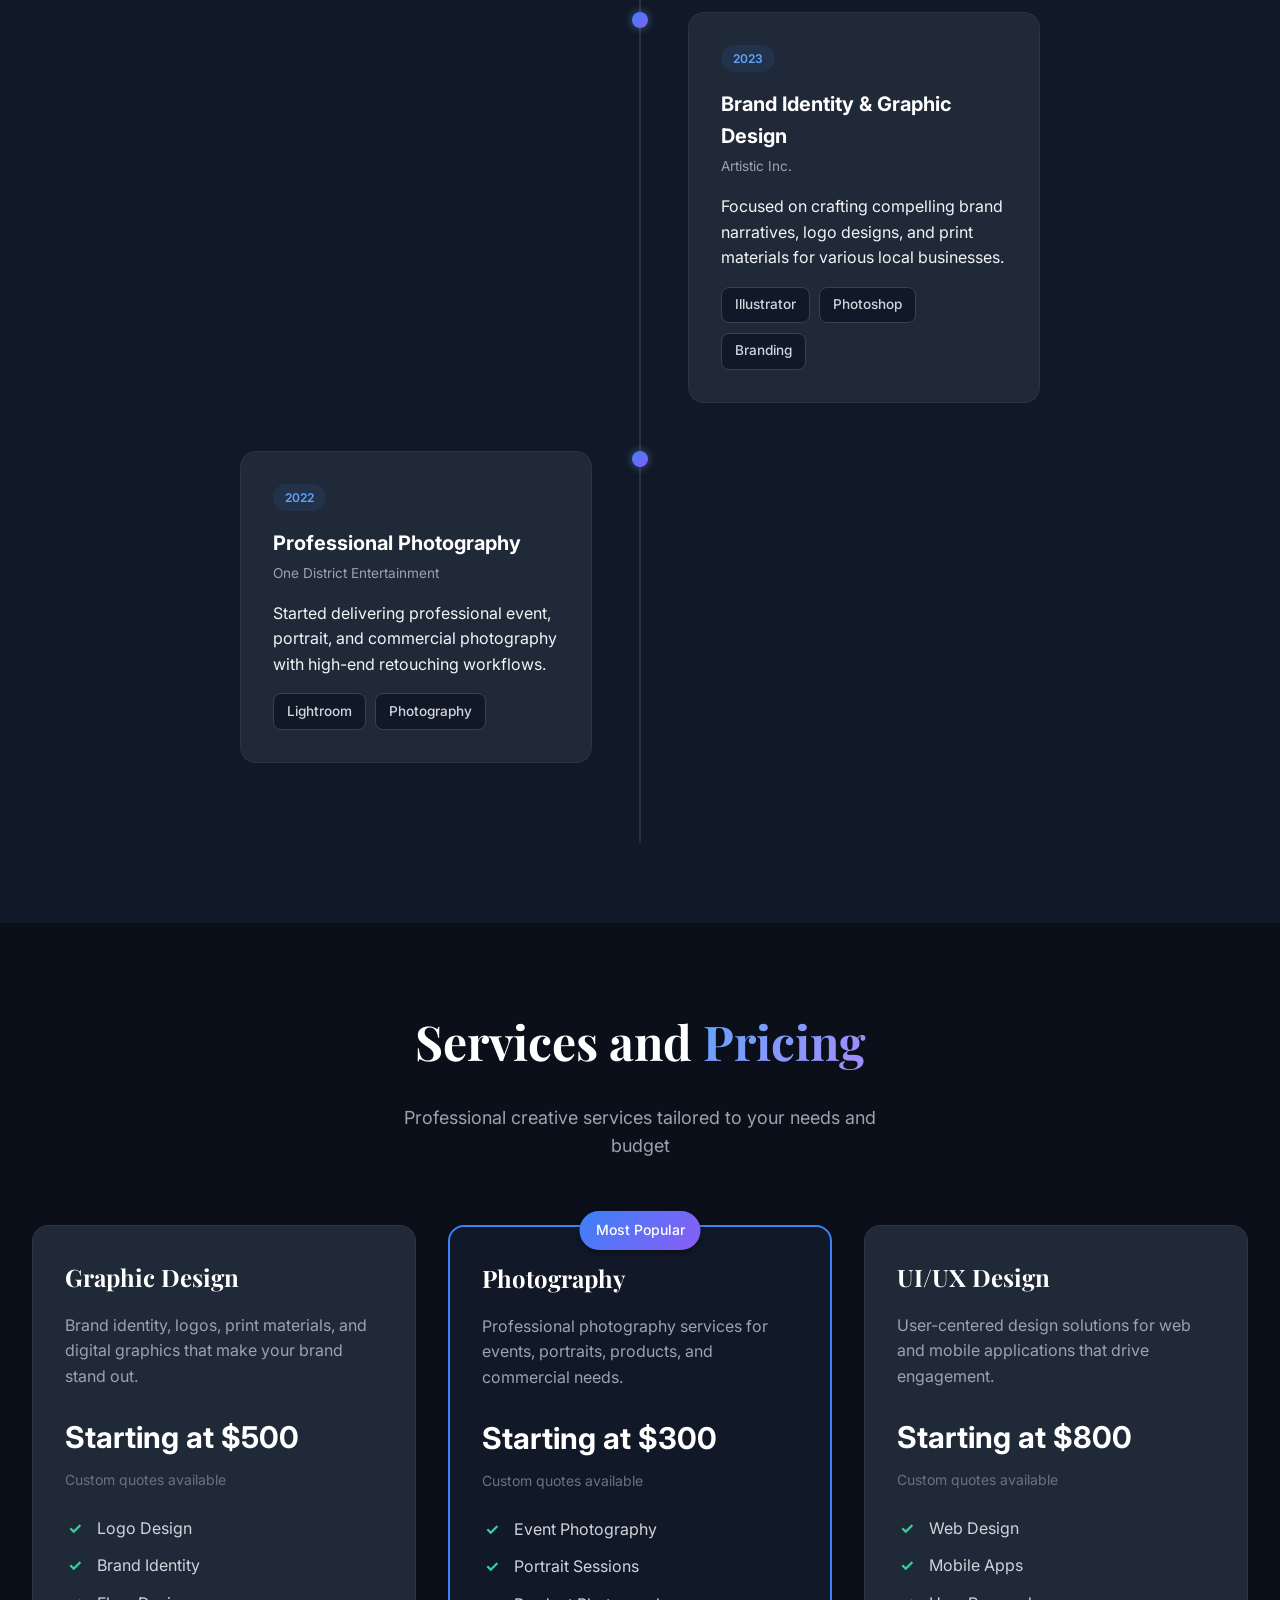
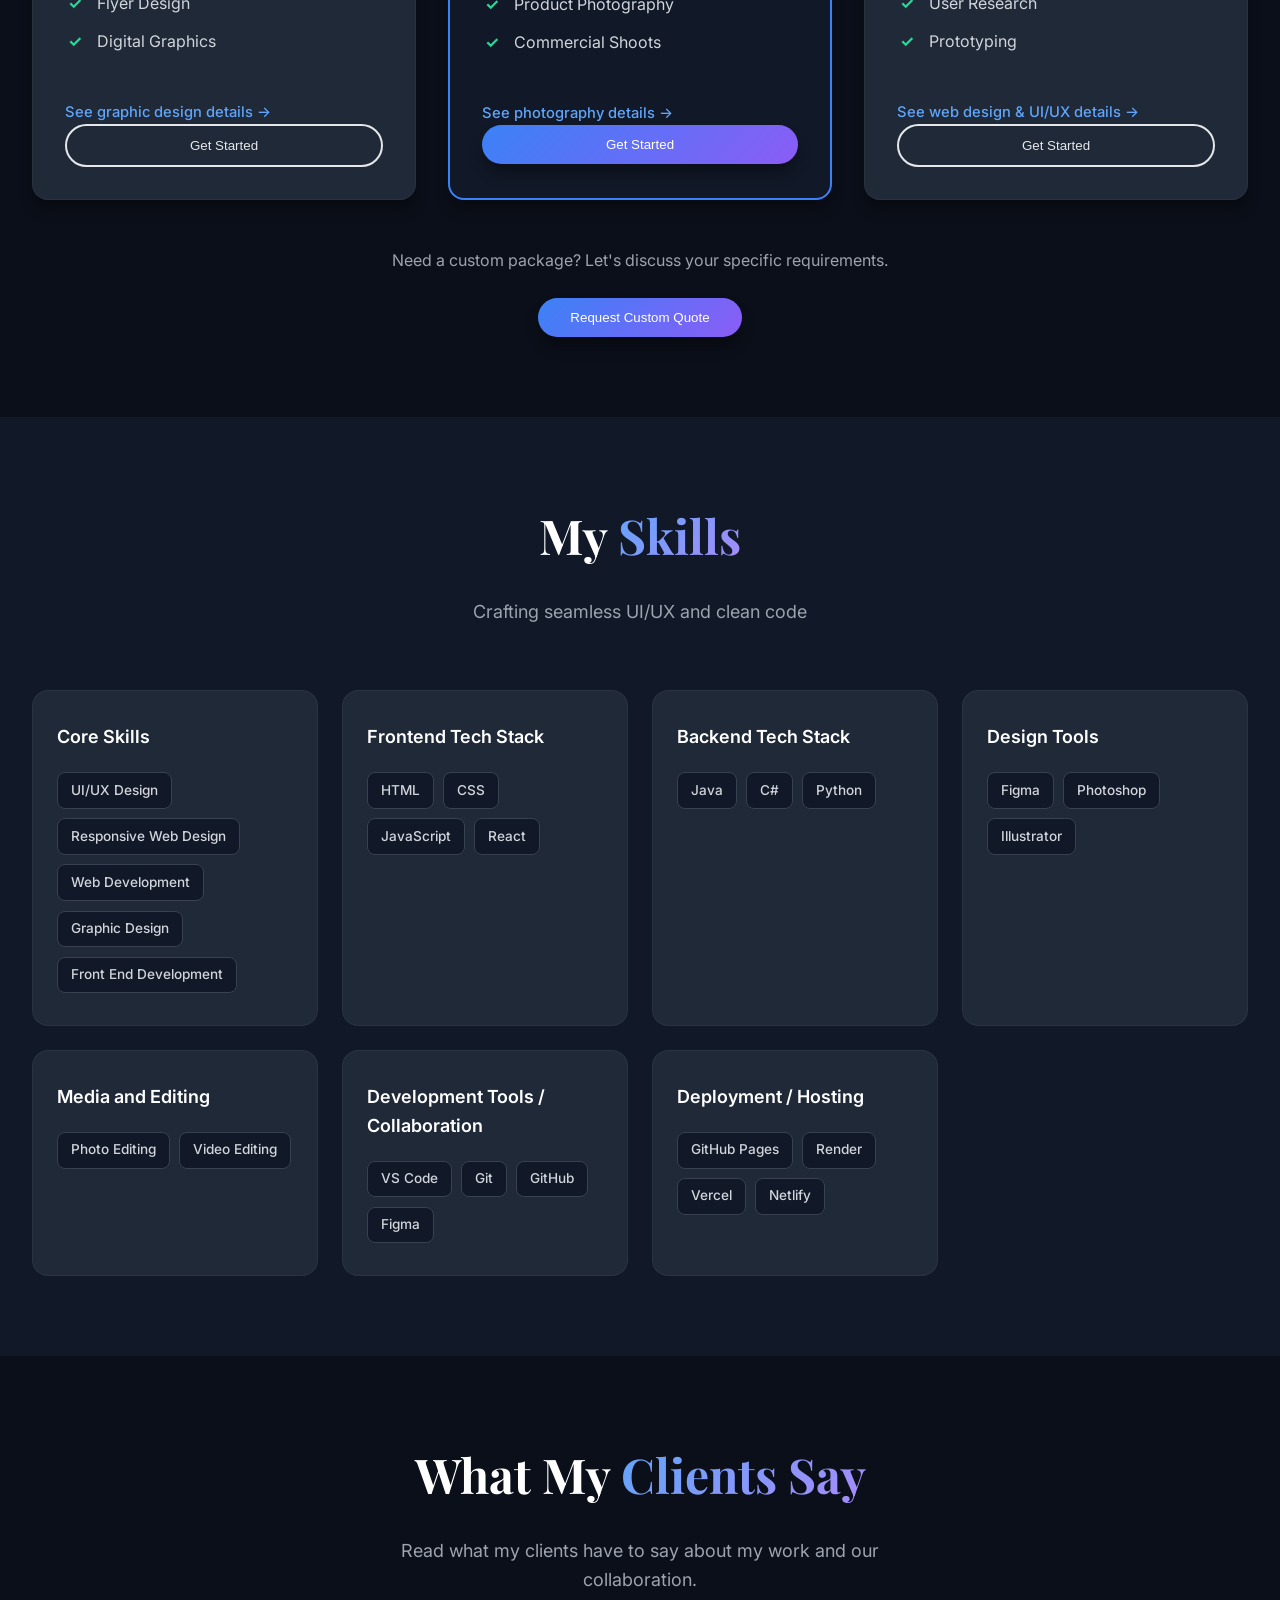
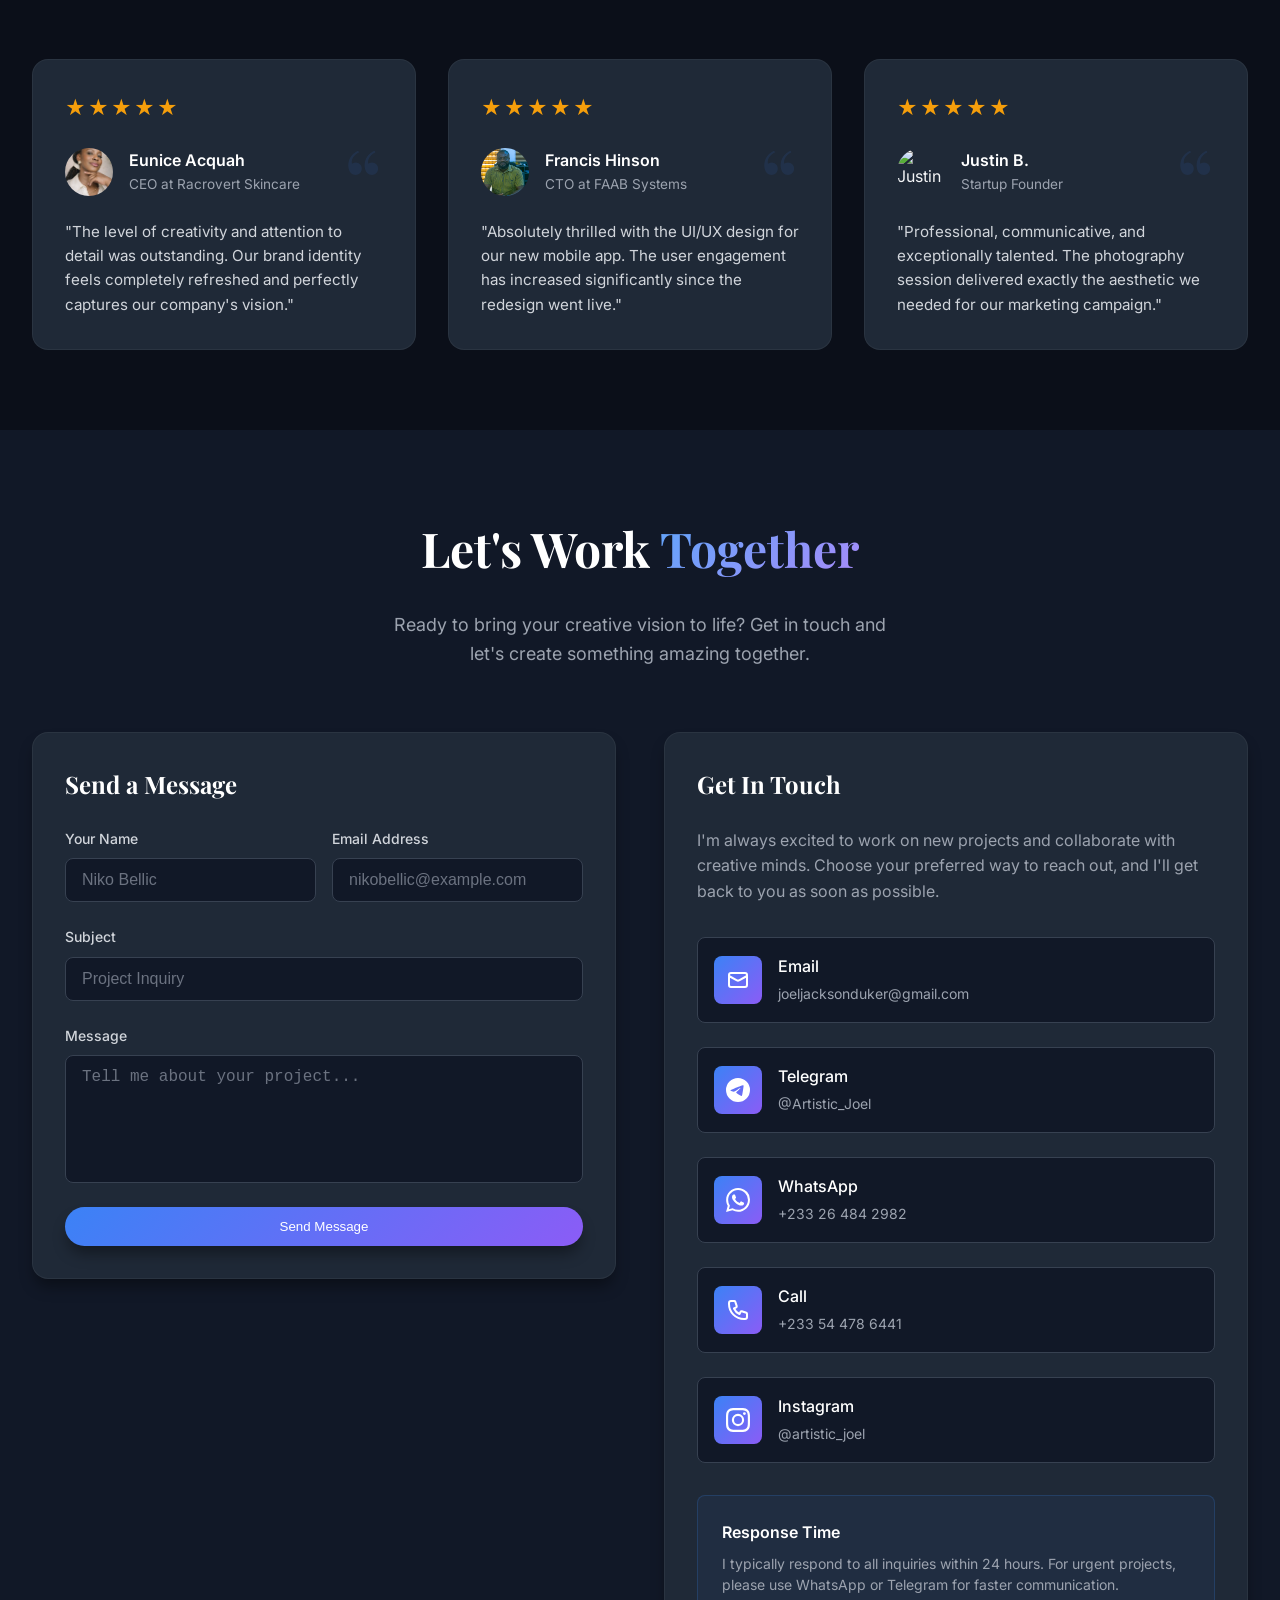
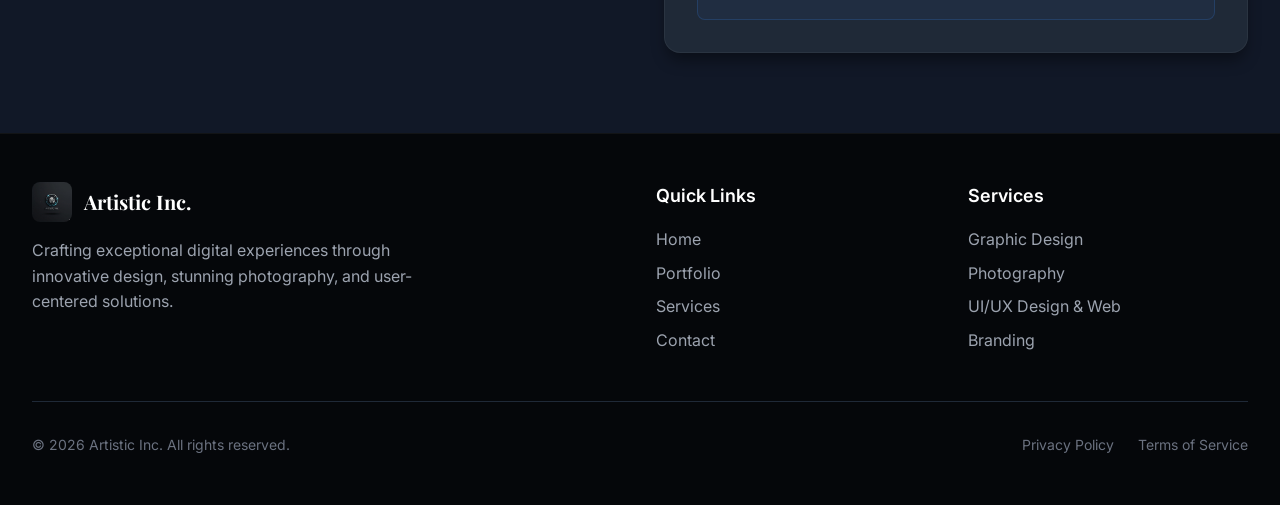
==== commit 4ed2debc: "Add 13 more pieces: 36 cards -> 45 Filed into the four categories:    Logos & Branding  +3   Y3ndidi" ====
--- a/index.html
+++ b/index.html
@@ -419,7 +419,7 @@
                     </span>
                     <span class="category-tile-body">
                         <span class="category-tile-name">UI/UX Design</span>
-                        <span class="category-tile-count">5 projects</span>
+                        <span class="category-tile-count">6 projects</span>
                     </span>
                 </button>
                 <button type="button" class="category-tile" data-cat="logos">
@@ -428,7 +428,7 @@
                     </span>
                     <span class="category-tile-body">
                         <span class="category-tile-name">Logos &amp; Branding</span>
-                        <span class="category-tile-count">5 projects</span>
+                        <span class="category-tile-count">8 projects</span>
                     </span>
                 </button>
                 <button type="button" class="category-tile" data-cat="photography">
@@ -437,7 +437,7 @@
                     </span>
                     <span class="category-tile-body">
                         <span class="category-tile-name">Photography</span>
-                        <span class="category-tile-count">13 projects</span>
+                        <span class="category-tile-count">18 projects</span>
                     </span>
                 </button>
                 <button type="button" class="category-tile" data-cat="flyers">
@@ -987,7 +987,133 @@
                         <p class="portfolio-description">A family celebration, from the children&rsquo;s table. Shot for One District Photography.</p>
                     </div>
                 </div>
-            </div>
+                            <div class="portfolio-item" data-category="logos">
+                    <div class="portfolio-image">
+                        <img src="assets/img/work/y3ndidi-logo.jpg" alt="Y3ndidi food brand logo design by Artistic Inc., Accra" loading="lazy" decoding="async">
+                        <div class="portfolio-overlay">
+                            <button class="portfolio-btn">View Details</button>
+                        </div>
+                        <div class="portfolio-badge">Logos &amp; Branding</div>
+                    </div>
+                    <div class="portfolio-content">
+                        <h3 class="portfolio-title">Y3ndidi</h3>
+                        <p class="portfolio-description">Logo for a food brand, plate with spoon and fork</p>
+                    </div>
+                </div>
+
+                <div class="portfolio-item" data-category="logos">
+                    <div class="portfolio-image">
+                        <img src="assets/img/work/verbit-space-cover.jpg" alt="The Verbit Space podcast cover art design by Artistic Inc., Accra" loading="lazy" decoding="async">
+                        <div class="portfolio-overlay">
+                            <button class="portfolio-btn">View Details</button>
+                        </div>
+                        <div class="portfolio-badge">Logos &amp; Branding</div>
+                    </div>
+                    <div class="portfolio-content">
+                        <h3 class="portfolio-title">The Verbit Space</h3>
+                        <p class="portfolio-description">Cover art for a podcast</p>
+                    </div>
+                </div>
+
+                <div class="portfolio-item" data-category="logos" data-gallery="assets/img/work/zet-logo-dark-mockup.jpg|assets/img/work/zet-consult-logo-dark.jpg|assets/img/work/zet-consult-logo-grey.jpg">
+                    <div class="portfolio-image">
+                        <img src="assets/img/work/zet-logo-light-mockup.jpg" alt="ZET Consult logo design by Artistic Inc., Accra" loading="lazy" decoding="async">
+                        <div class="portfolio-overlay">
+                            <button class="portfolio-btn">View Details</button>
+                        </div>
+                        <div class="portfolio-badge">Logos &amp; Branding</div>
+                    </div>
+                    <div class="portfolio-content">
+                        <h3 class="portfolio-title">ZET Consult</h3>
+                        <p class="portfolio-description">Brand mark for a consultancy, shown in four finishes</p>
+                    </div>
+                </div>
+
+                <div class="portfolio-item" data-category="ui-ux">
+                    <div class="portfolio-image">
+                        <img src="assets/img/work/glam-by-kai-hair-website.jpg" alt="Glam by Kai Hair wig studio website design by Artistic Inc., Accra" loading="lazy" decoding="async">
+                        <div class="portfolio-overlay">
+                            <button class="portfolio-btn">View Details</button>
+                        </div>
+                        <div class="portfolio-badge">UI/UX Design</div>
+                    </div>
+                    <div class="portfolio-content">
+                        <h3 class="portfolio-title">Glam by Kai Hair</h3>
+                        <p class="portfolio-description">Website for a hair and wig studio</p>
+                    </div>
+                </div>
+
+                <div class="portfolio-item" data-category="photography">
+                    <div class="portfolio-image">
+                        <img src="assets/img/work/portrait-ice-cream.jpg" alt="Outdoor portrait photography in Accra, Ghana, by Joel Duker for One District Photography" loading="lazy" decoding="async">
+                        <div class="portfolio-overlay">
+                            <button class="portfolio-btn">View Details</button>
+                        </div>
+                        <div class="portfolio-badge">Photography</div>
+                    </div>
+                    <div class="portfolio-content">
+                        <h3 class="portfolio-title">Forecourt Portrait</h3>
+                        <p class="portfolio-description">A portrait caught mid-laugh on a forecourt. Shot for One District Photography.</p>
+                    </div>
+                </div>
+
+                <div class="portfolio-item" data-category="photography">
+                    <div class="portfolio-image">
+                        <img src="assets/img/work/cultural-fashion-shoot.jpg" alt="Styled cultural fashion shoot in Accra, Ghana, by Joel Duker for One District Photography" loading="lazy" decoding="async">
+                        <div class="portfolio-overlay">
+                            <button class="portfolio-btn">View Details</button>
+                        </div>
+                        <div class="portfolio-badge">Photography</div>
+                    </div>
+                    <div class="portfolio-content">
+                        <h3 class="portfolio-title">Cultural Shoot</h3>
+                        <p class="portfolio-description">A styled shoot with face paint and carved masks. Shot for One District Photography.</p>
+                    </div>
+                </div>
+
+                <div class="portfolio-item" data-category="photography">
+                    <div class="portfolio-image">
+                        <img src="assets/img/work/portrait-palm-fronds.jpg" alt="Portrait framed through palm fronds, Accra Ghana, by Joel Duker for One District Photography" loading="lazy" decoding="async">
+                        <div class="portfolio-overlay">
+                            <button class="portfolio-btn">View Details</button>
+                        </div>
+                        <div class="portfolio-badge">Photography</div>
+                    </div>
+                    <div class="portfolio-content">
+                        <h3 class="portfolio-title">Through the Fronds</h3>
+                        <p class="portfolio-description">A portrait framed through palm fronds. Shot for One District Photography.</p>
+                    </div>
+                </div>
+
+                <div class="portfolio-item" data-category="photography">
+                    <div class="portfolio-image">
+                        <img src="assets/img/work/wedding-guests-arriving.jpg" alt="Wedding guests arriving, Accra Ghana, by Joel Duker for One District Photography" loading="lazy" decoding="async">
+                        <div class="portfolio-overlay">
+                            <button class="portfolio-btn">View Details</button>
+                        </div>
+                        <div class="portfolio-badge">Photography</div>
+                    </div>
+                    <div class="portfolio-content">
+                        <h3 class="portfolio-title">Wedding Guests</h3>
+                        <p class="portfolio-description">Guests arriving at a wedding. Shot for One District Photography.</p>
+                    </div>
+                </div>
+
+                <div class="portfolio-item" data-category="photography" data-gallery="assets/img/work/reception-crystal-decor.jpg">
+                    <div class="portfolio-image">
+                        <img src="assets/img/work/reception-table-flowers.jpg" alt="Wedding reception table flowers and decor, Accra Ghana, by Joel Duker for One District Photography" loading="lazy" decoding="async">
+                        <div class="portfolio-overlay">
+                            <button class="portfolio-btn">View Details</button>
+                        </div>
+                        <div class="portfolio-badge">Photography</div>
+                    </div>
+                    <div class="portfolio-content">
+                        <h3 class="portfolio-title">Reception Details</h3>
+                        <p class="portfolio-description">Table flowers and hanging crystal at a reception. Shot for One District Photography.</p>
+                    </div>
+                </div>
+
+</div>
 
             <div class="portfolio-more-wrap">
                 <button type="button" id="portfolioMore" class="portfolio-more"></button>
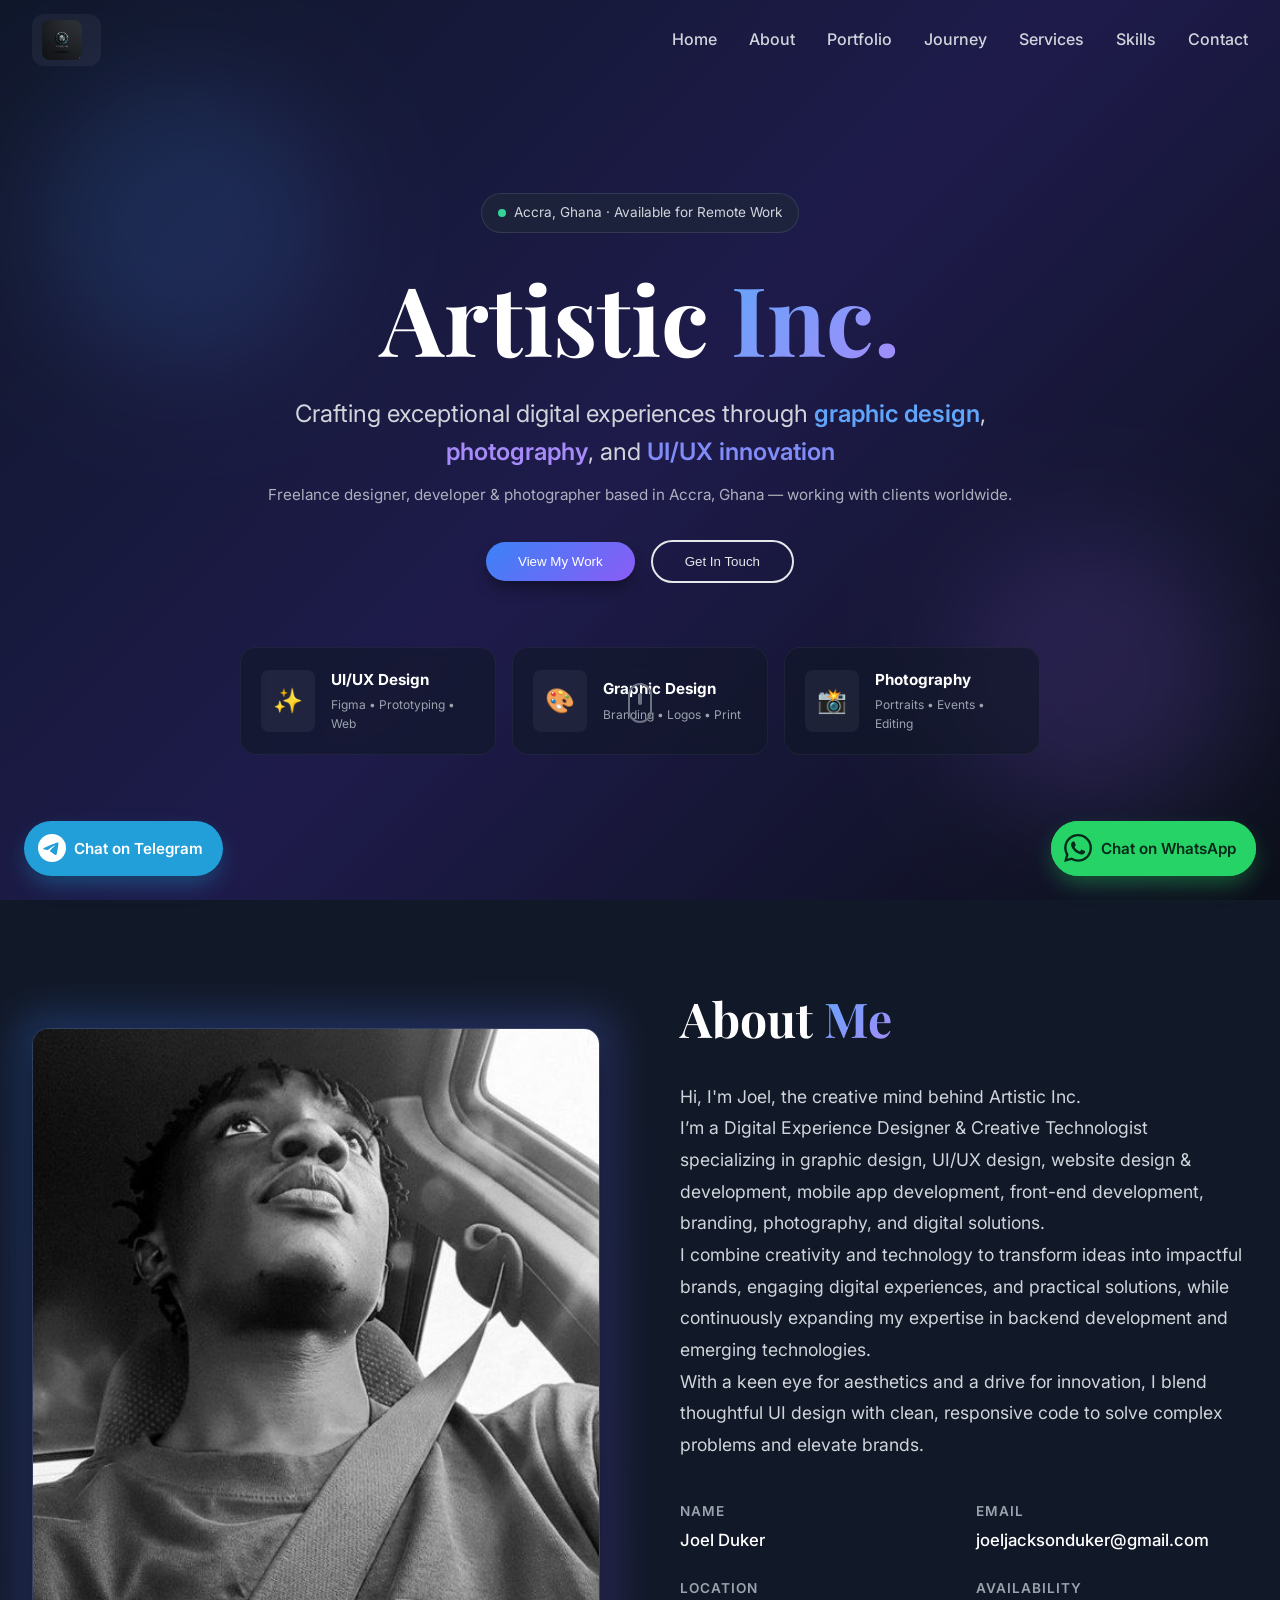
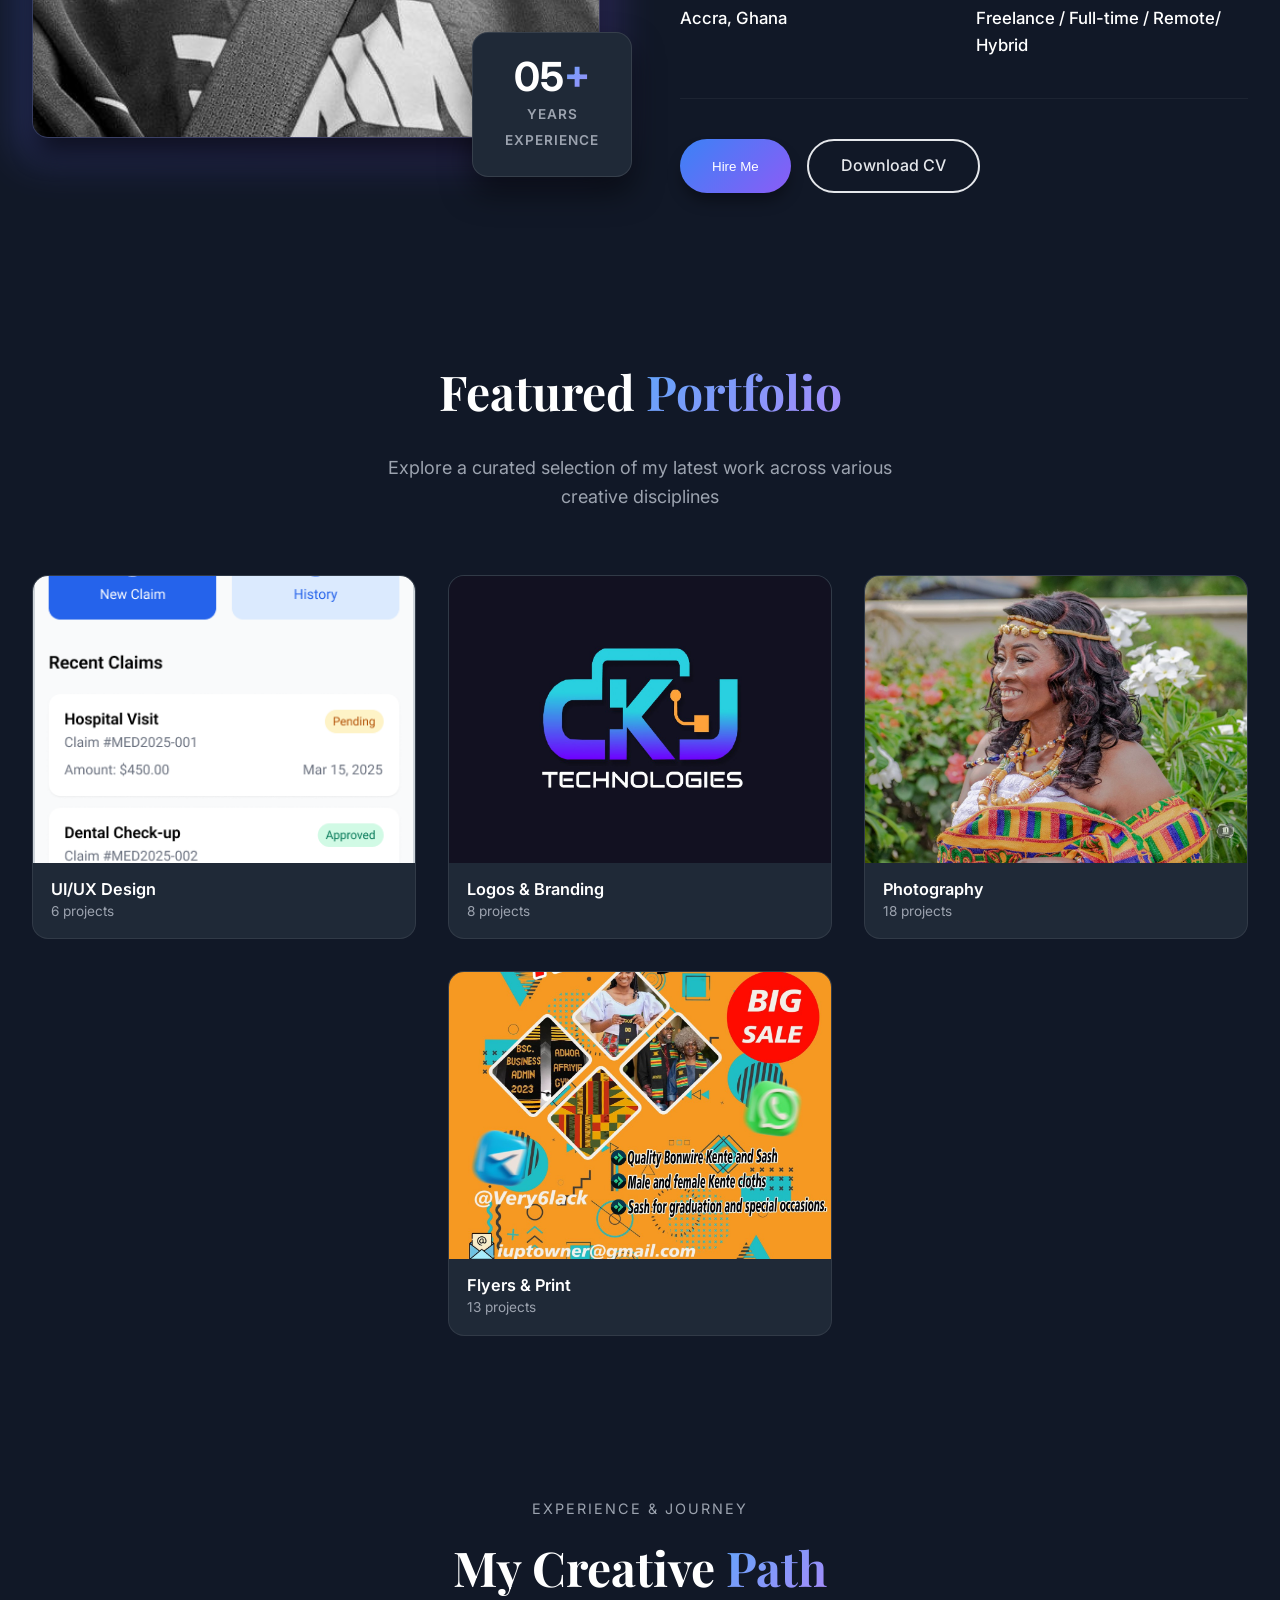
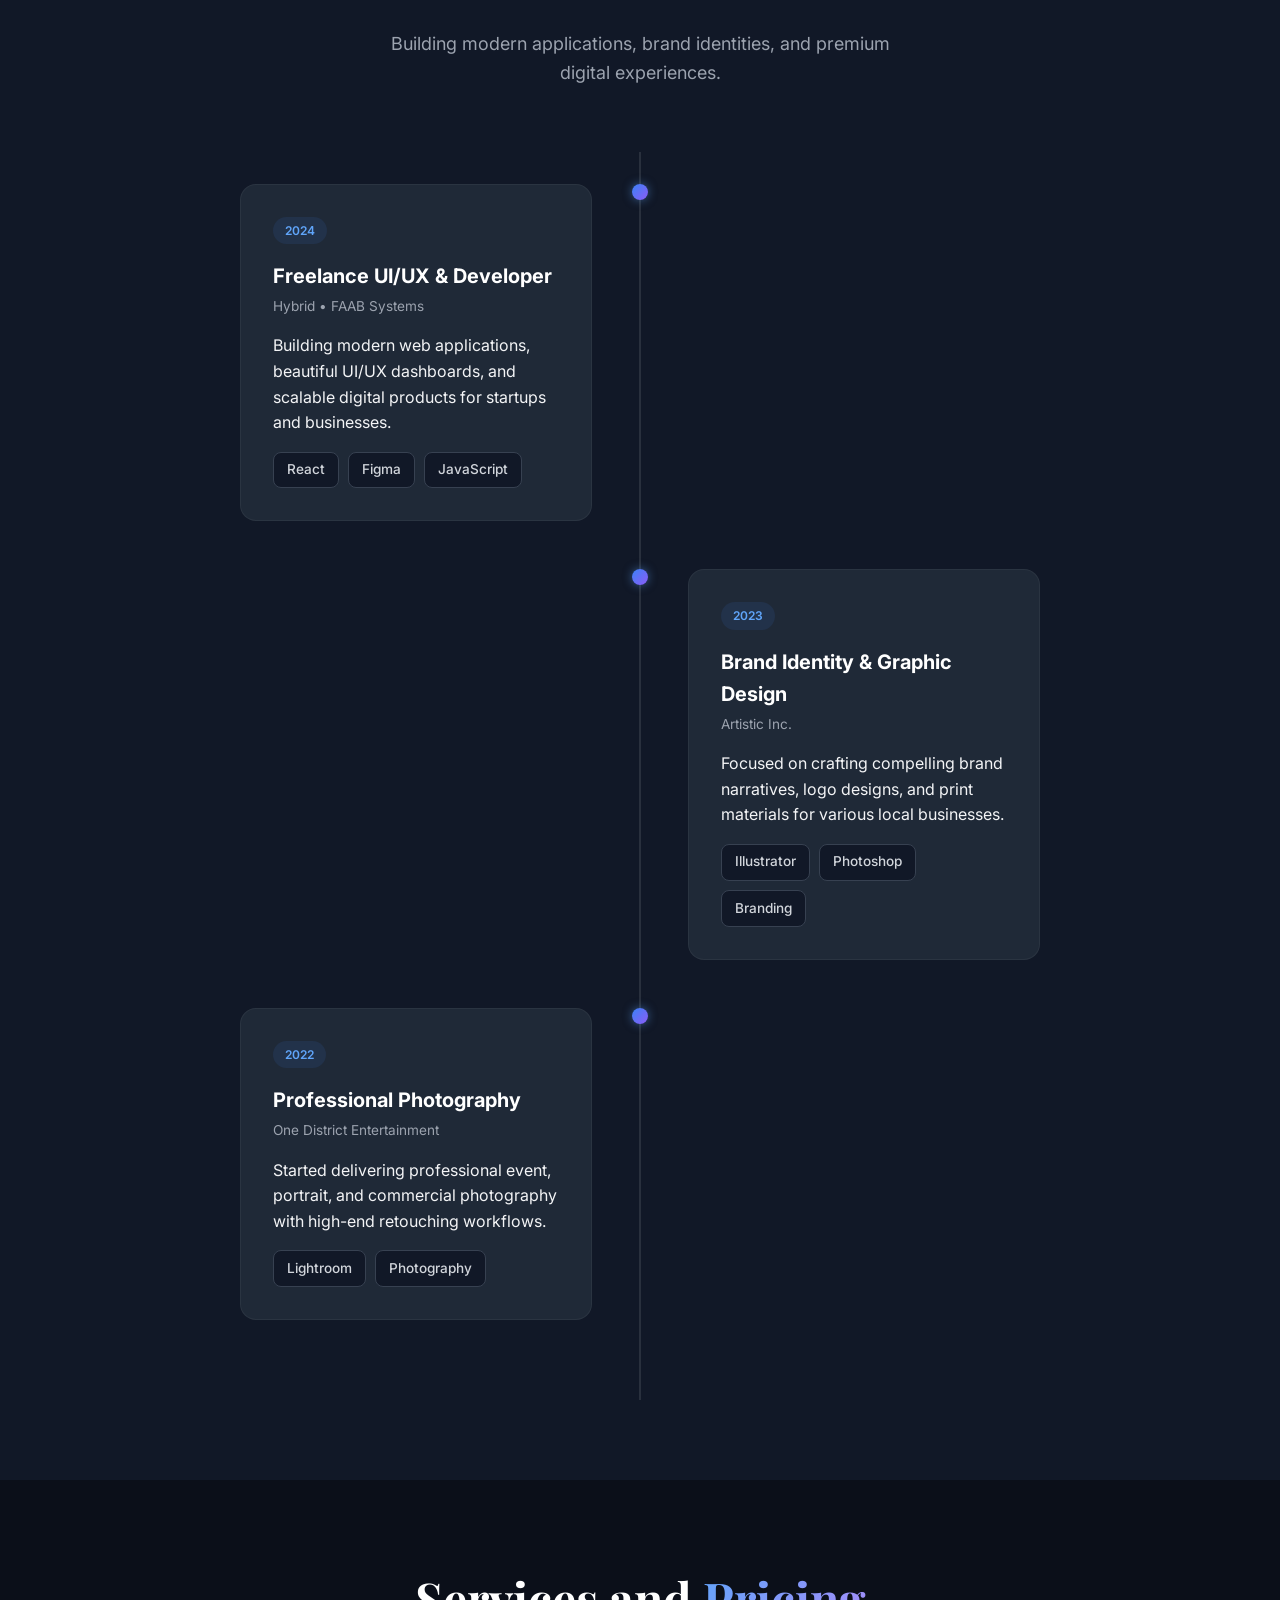
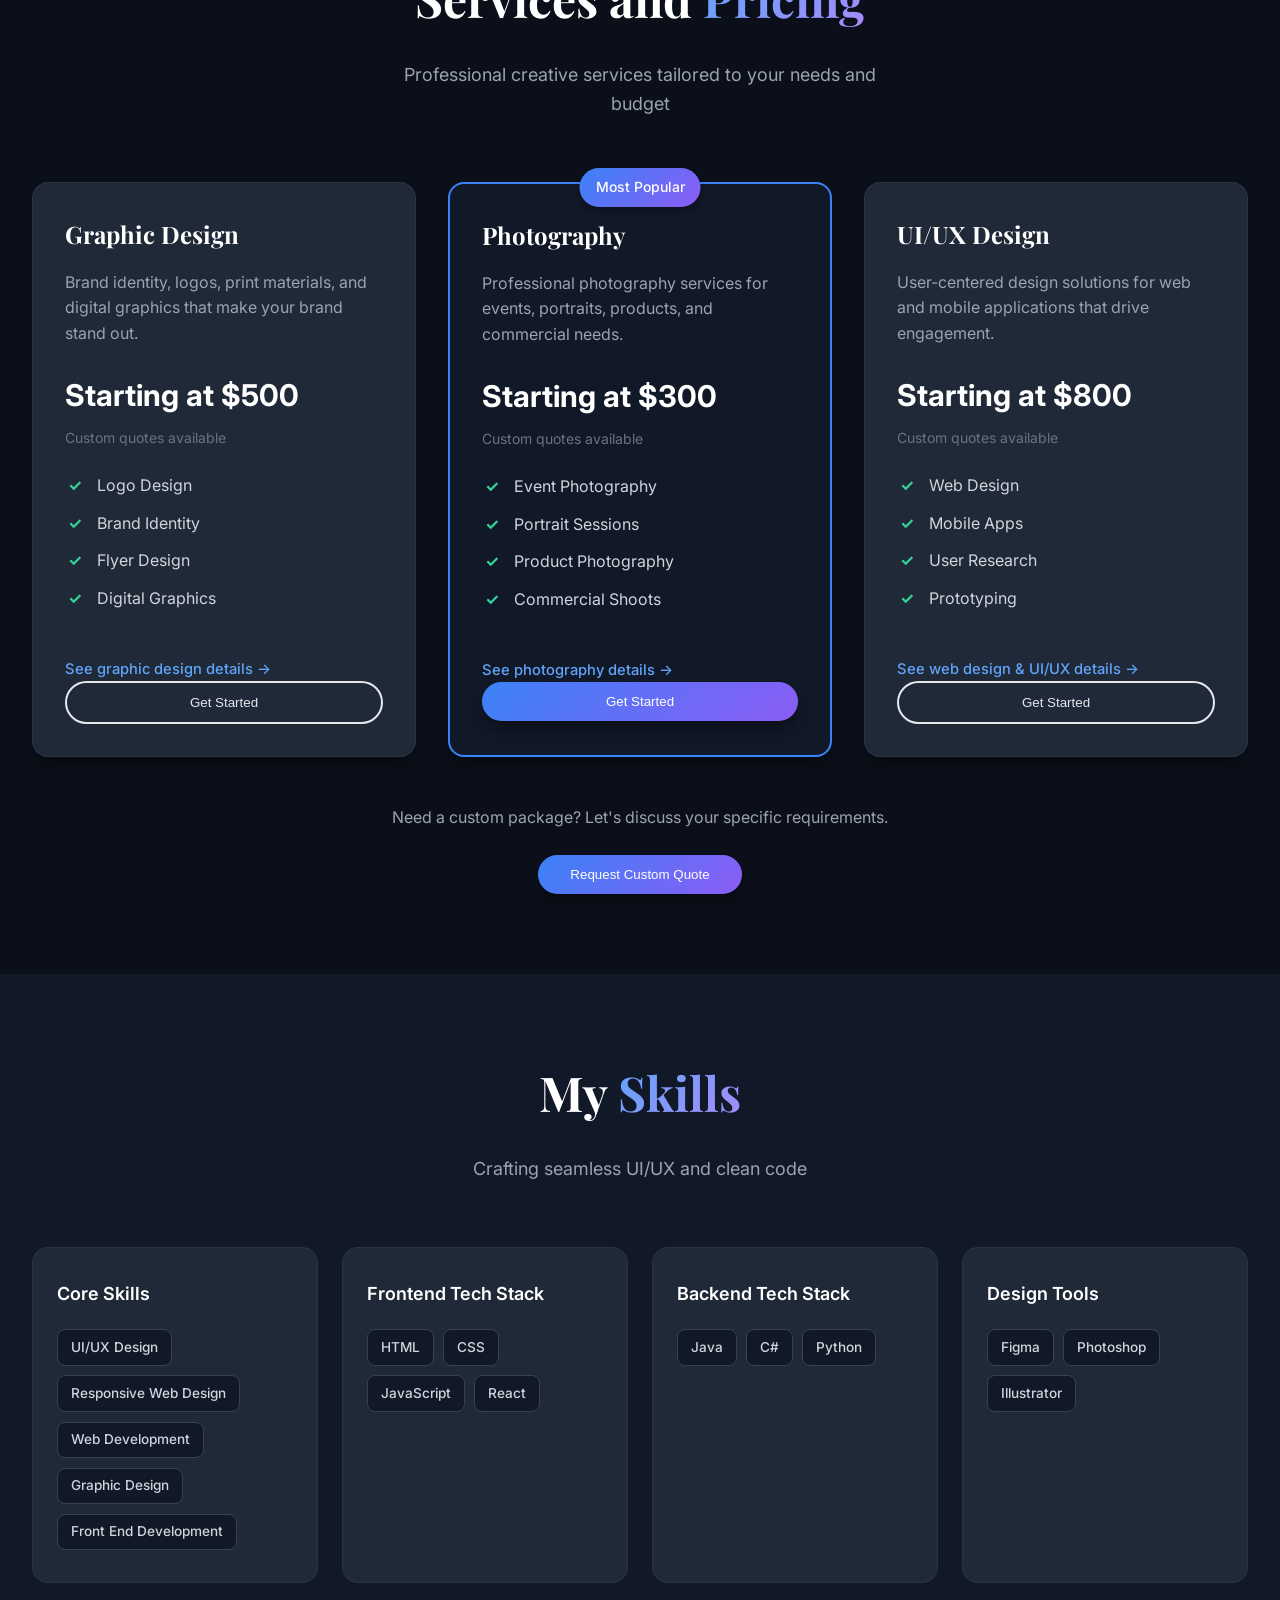
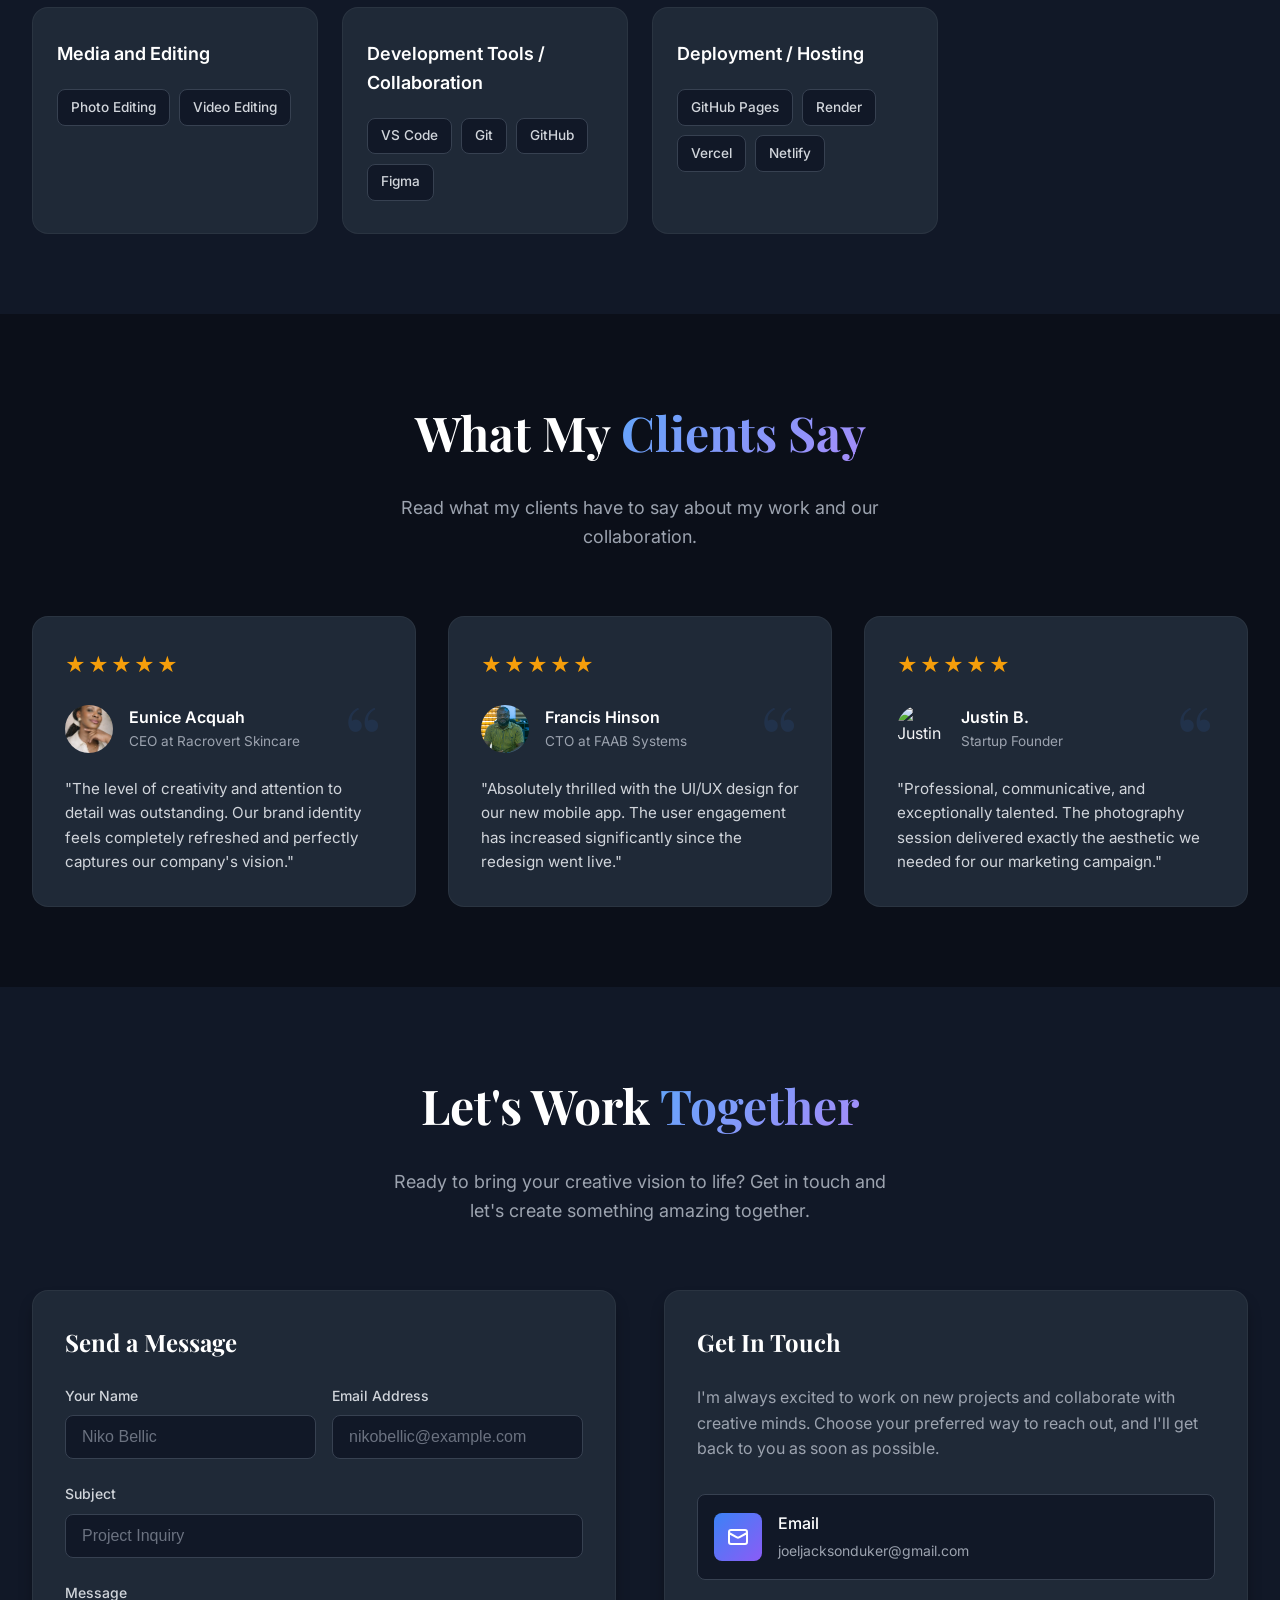
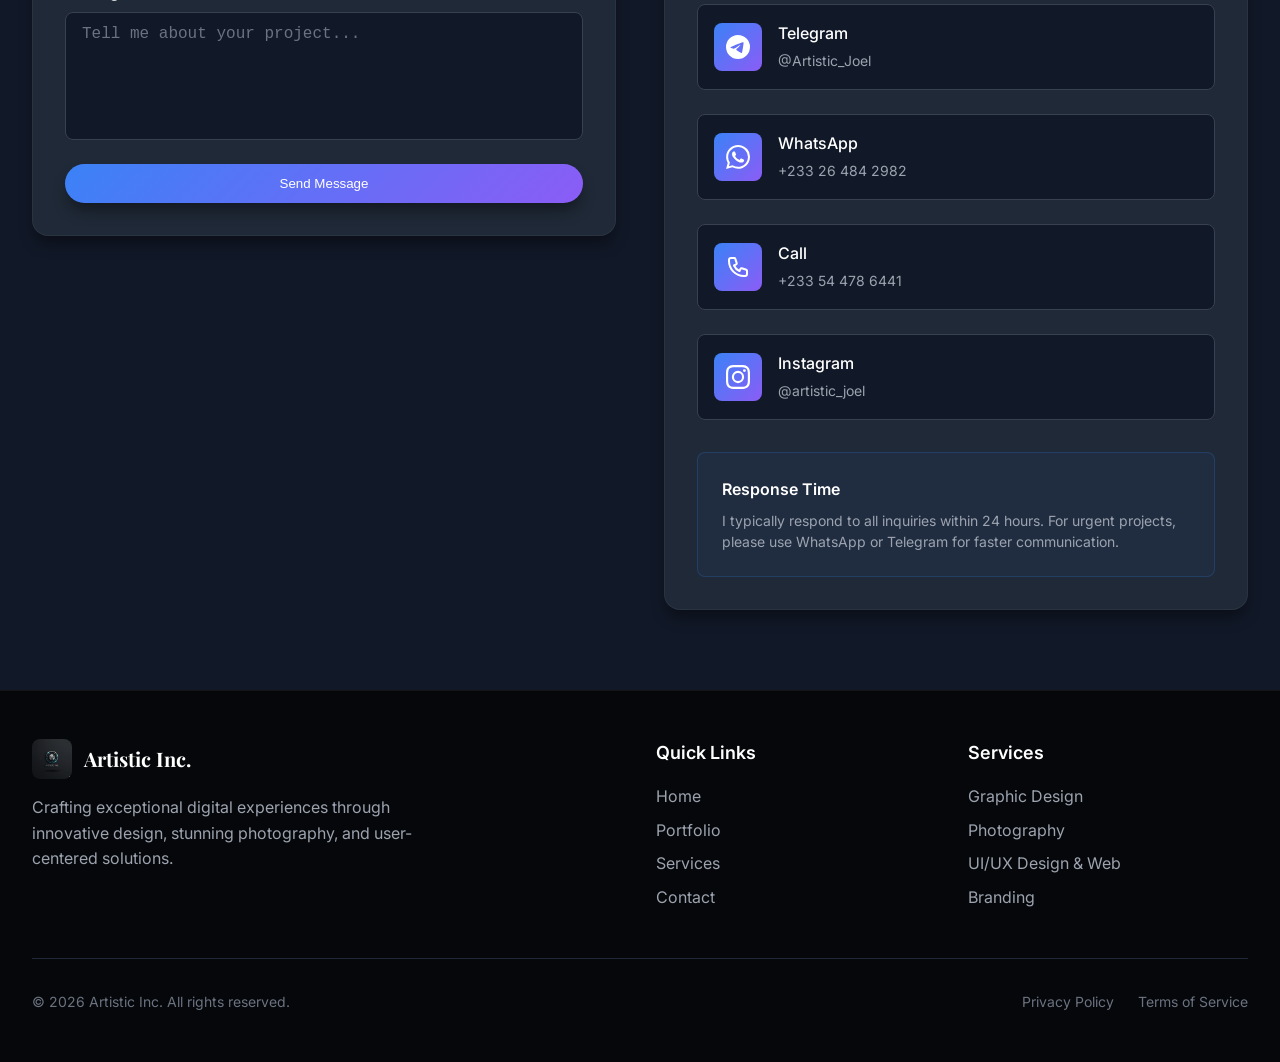
==== commit dc713841: "Swap the Flyers and UI/UX tile covers   Flyers & Print   engagement invitation -> kente sash sale fl" ====
--- a/index.html
+++ b/index.html
@@ -415,7 +415,7 @@
             <div class="category-grid">
                 <button type="button" class="category-tile" data-cat="ui-ux">
                     <span class="category-tile-media">
-                        <img src="assets/img/work/lms-certificate-dark.jpg" alt="UI/UX and web design work by Artistic Inc., Accra" loading="lazy" decoding="async">
+                        <img src="assets/img/Med Claims Mobile UI.png" alt="Med Claims mobile app UI design - mobile interface design by Artistic Inc." loading="lazy" decoding="async">
                     </span>
                     <span class="category-tile-body">
                         <span class="category-tile-name">UI/UX Design</span>
@@ -442,7 +442,7 @@
                 </button>
                 <button type="button" class="category-tile" data-cat="flyers">
                     <span class="category-tile-media">
-                        <img src="assets/img/work/engagement-ceremony-invitation.jpg" alt="Flyer, invitation and print design by Artistic Inc., Accra" loading="lazy" decoding="async">
+                        <img src="assets/img/work/kente-sash-sale-flyer.jpg" alt="Kente sash sale flyer design for a Kumasi seller by Artistic Inc." loading="lazy" decoding="async">
                     </span>
                     <span class="category-tile-body">
                         <span class="category-tile-name">Flyers &amp; Print</span>
--- a/css/style.css
+++ b/css/style.css
@@ -2083,16 +2083,19 @@
 .category-grid {
     display: grid;
     grid-template-columns: 1fr;
-    gap: 1.25rem;
-    max-width: 60rem;
-    margin: 0 auto;
-}
-
-@media (min-width: 600px)  {
-    .category-grid { grid-template-columns: repeat(2, 1fr); }
-    .category-tile-media { aspect-ratio: 4 / 3; }
-}
-@media (min-width: 1024px) { .category-grid { grid-template-columns: repeat(4, 1fr); } }
+    /* 2rem gap and no width cap, so the tiles sit at the same scale the
+       original portfolio cards did inside .section-container */
+    gap: 2rem;
+}
+
+@media (min-width: 600px) { .category-grid { grid-template-columns: repeat(2, 1fr); } }
+
+/* Three across at the original card width; the fourth category would
+   otherwise sit alone at the left, so drop it into the middle column. */
+@media (min-width: 1024px) {
+    .category-grid { grid-template-columns: repeat(3, 1fr); }
+    .category-tile:nth-child(4):last-child { grid-column: 2; }
+}
 
 .category-tile {
     position: relative;
@@ -2125,6 +2128,15 @@
     max-width: 100%;
     overflow: hidden;
     background: #0b0f19;
+}
+
+/* Taller box once there is room. This has to sit AFTER the base rule:
+   same specificity, so source order decides, and placing it up in the
+   600px block meant it never applied. The covers are portrait or near
+   square (the engagement invitation is 0.65), and 16:9 was cropping
+   them to a narrow band. */
+@media (min-width: 600px) {
+    .category-tile-media { aspect-ratio: 4 / 3; }
 }
 
 .category-tile-media img {
